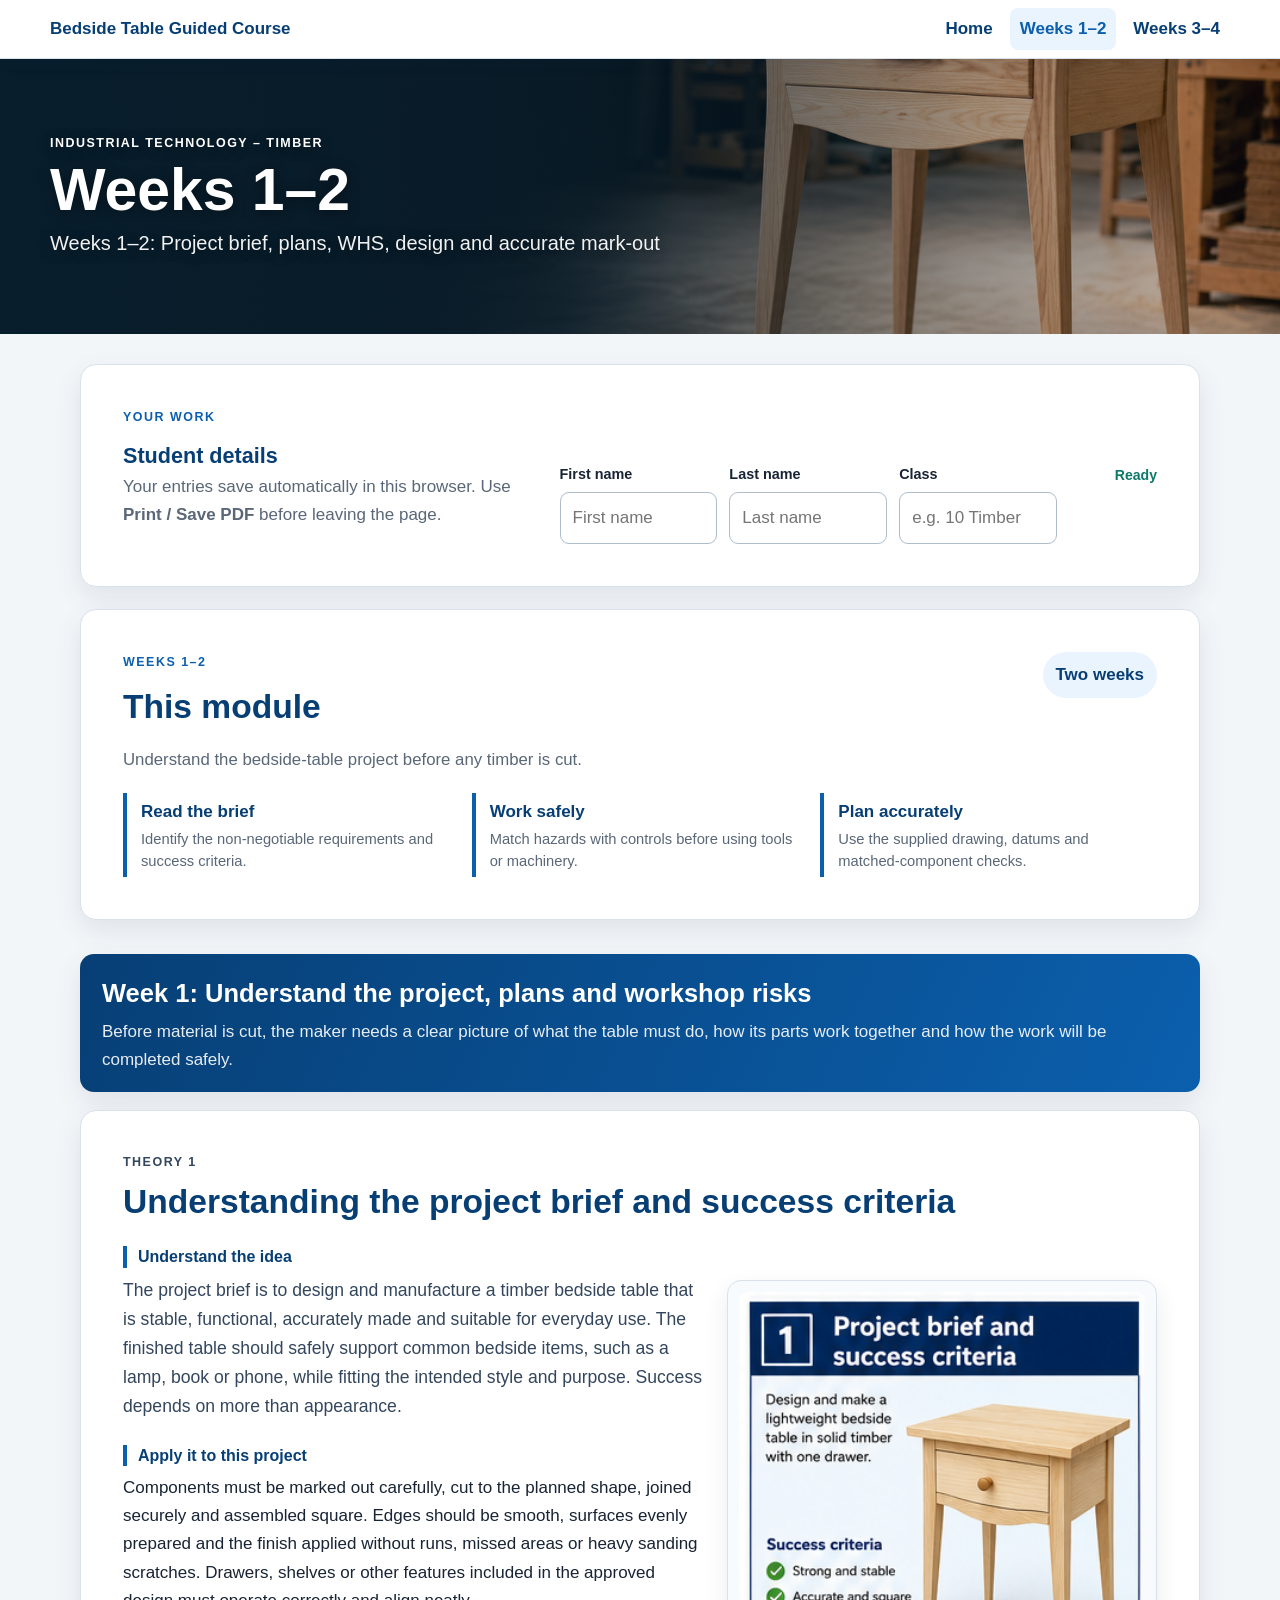
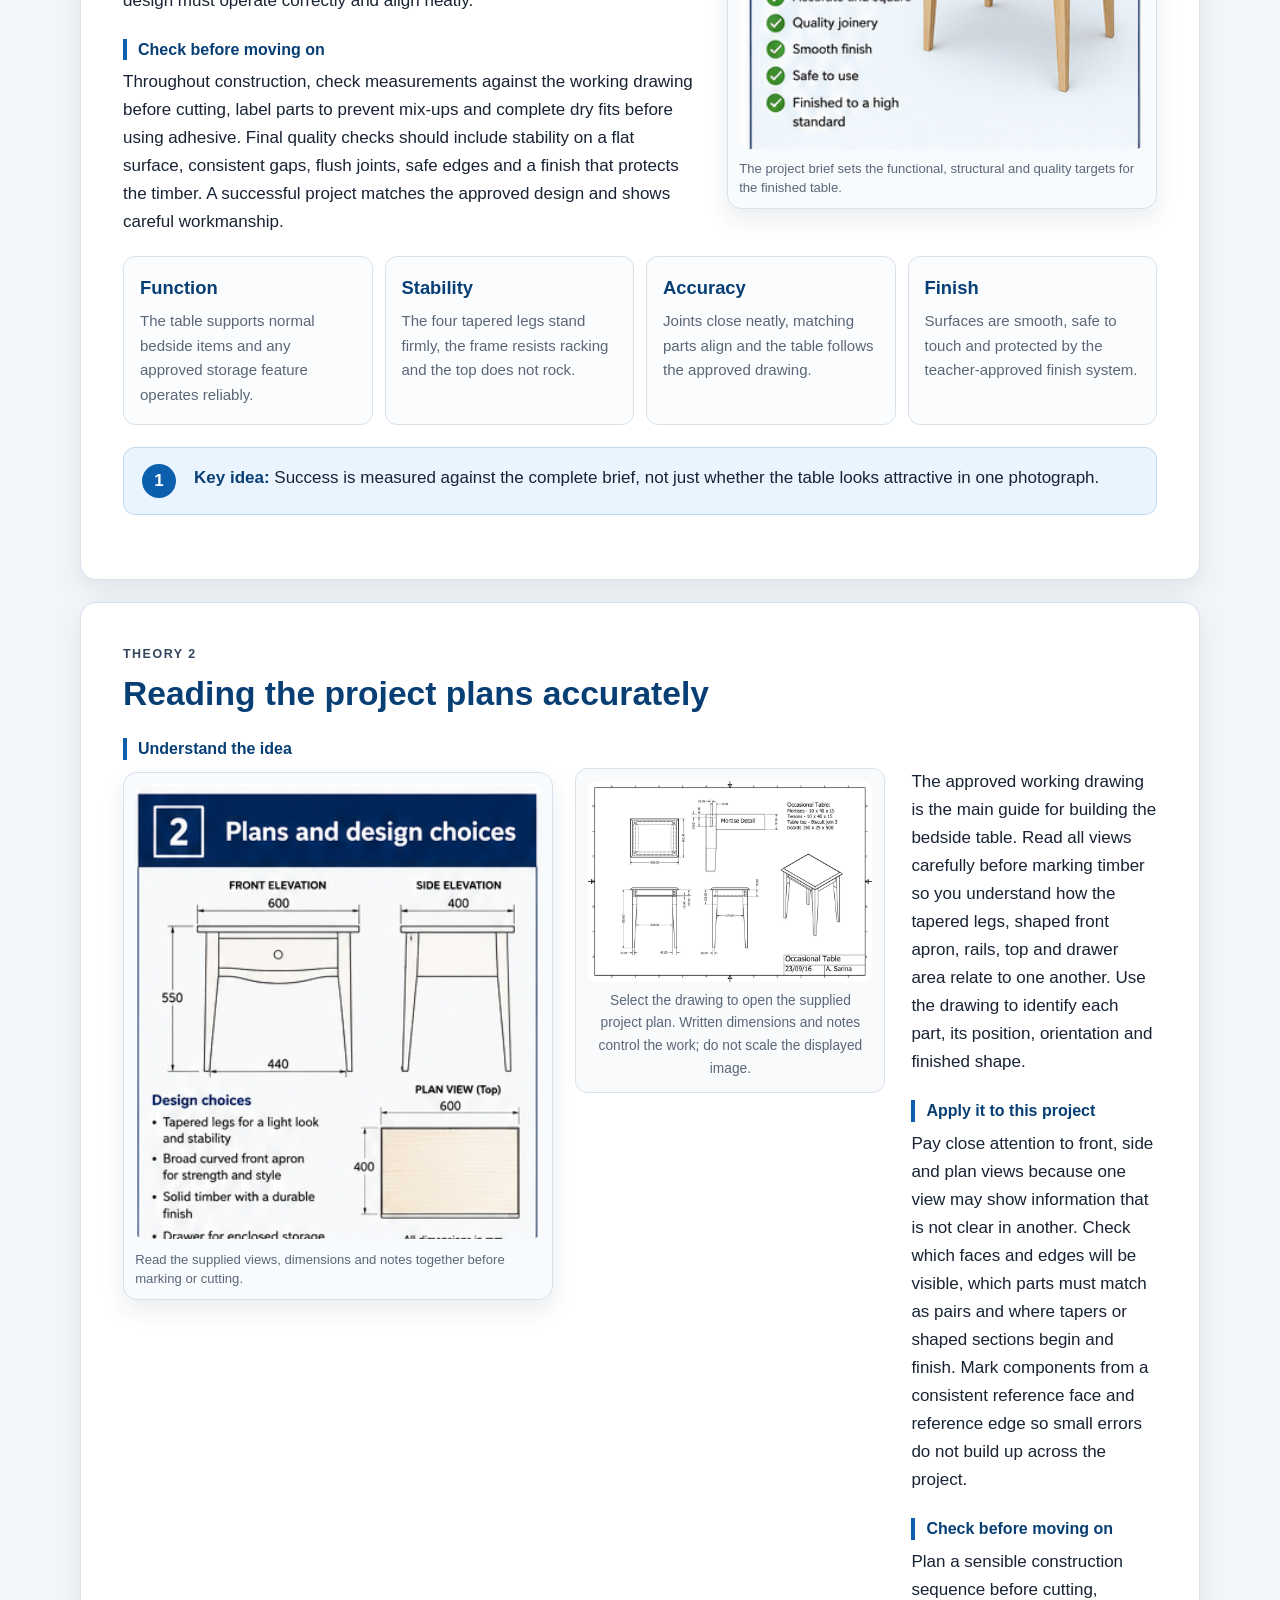
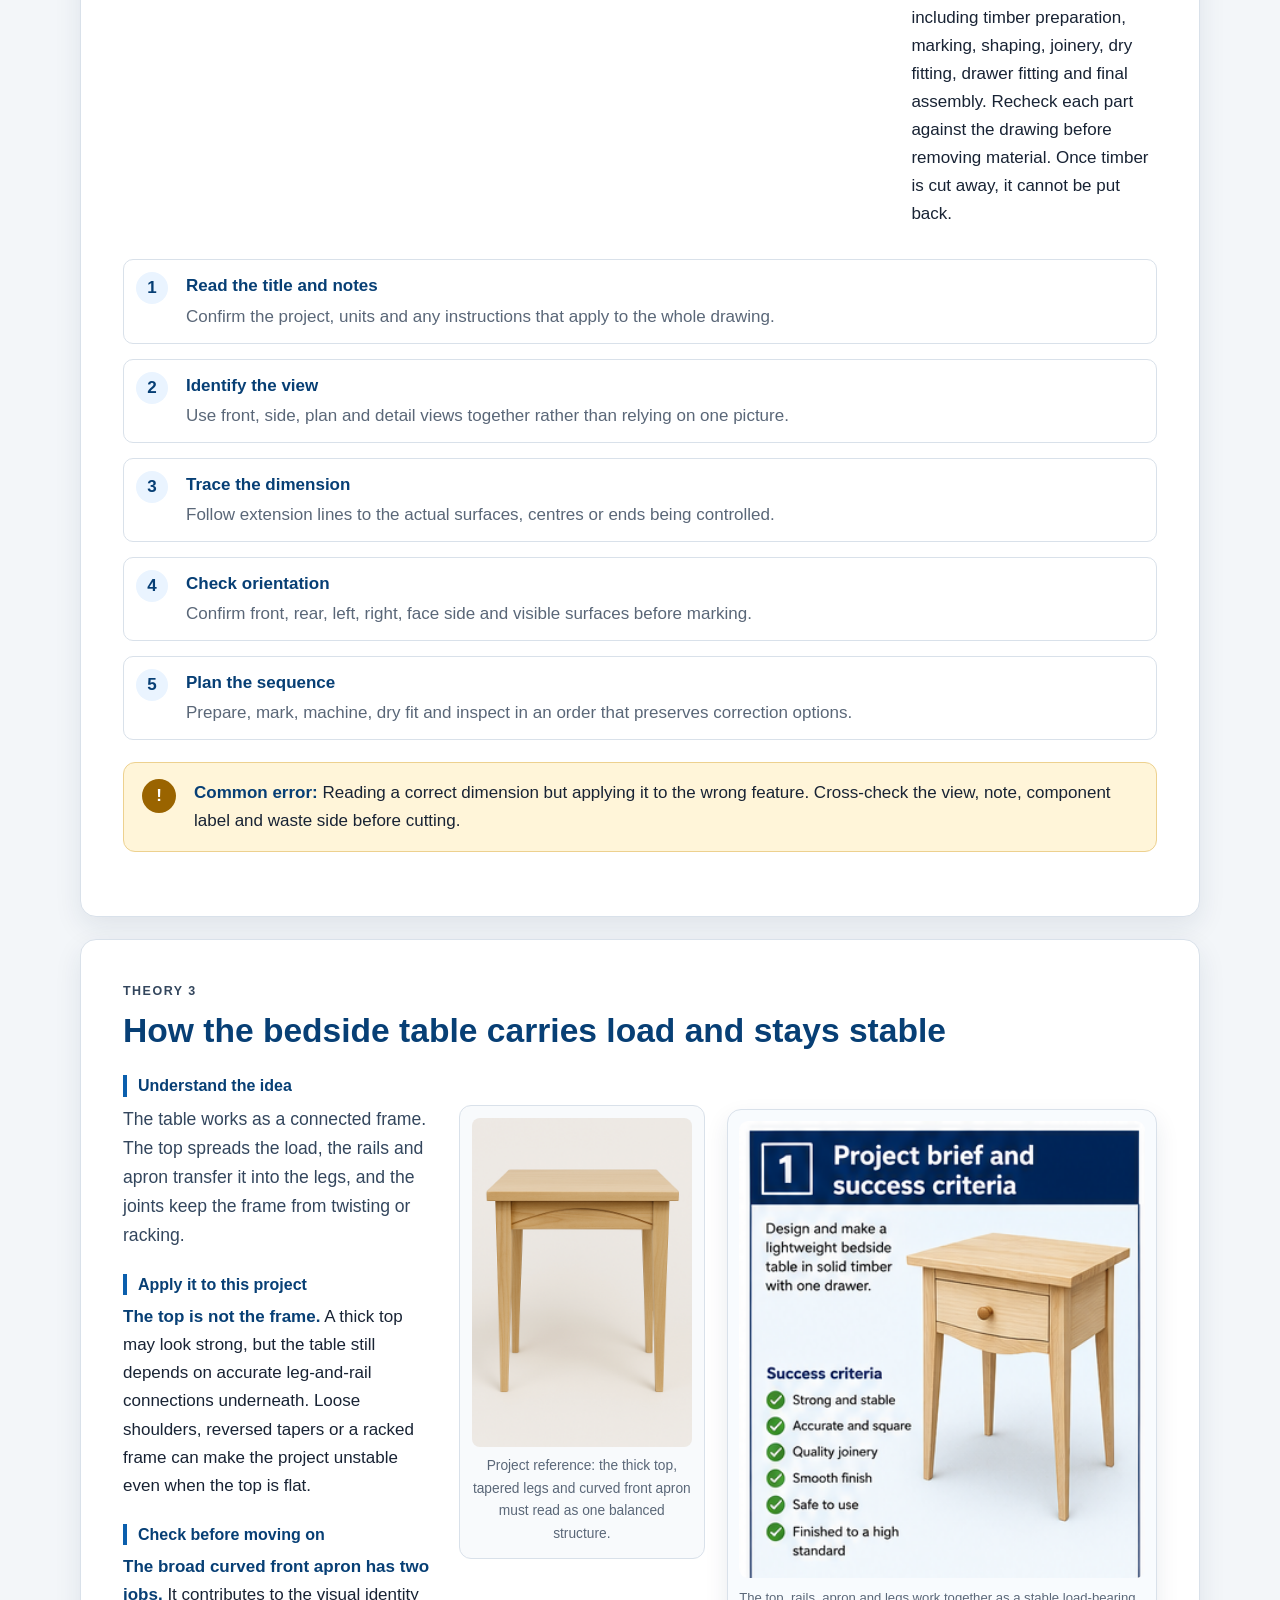
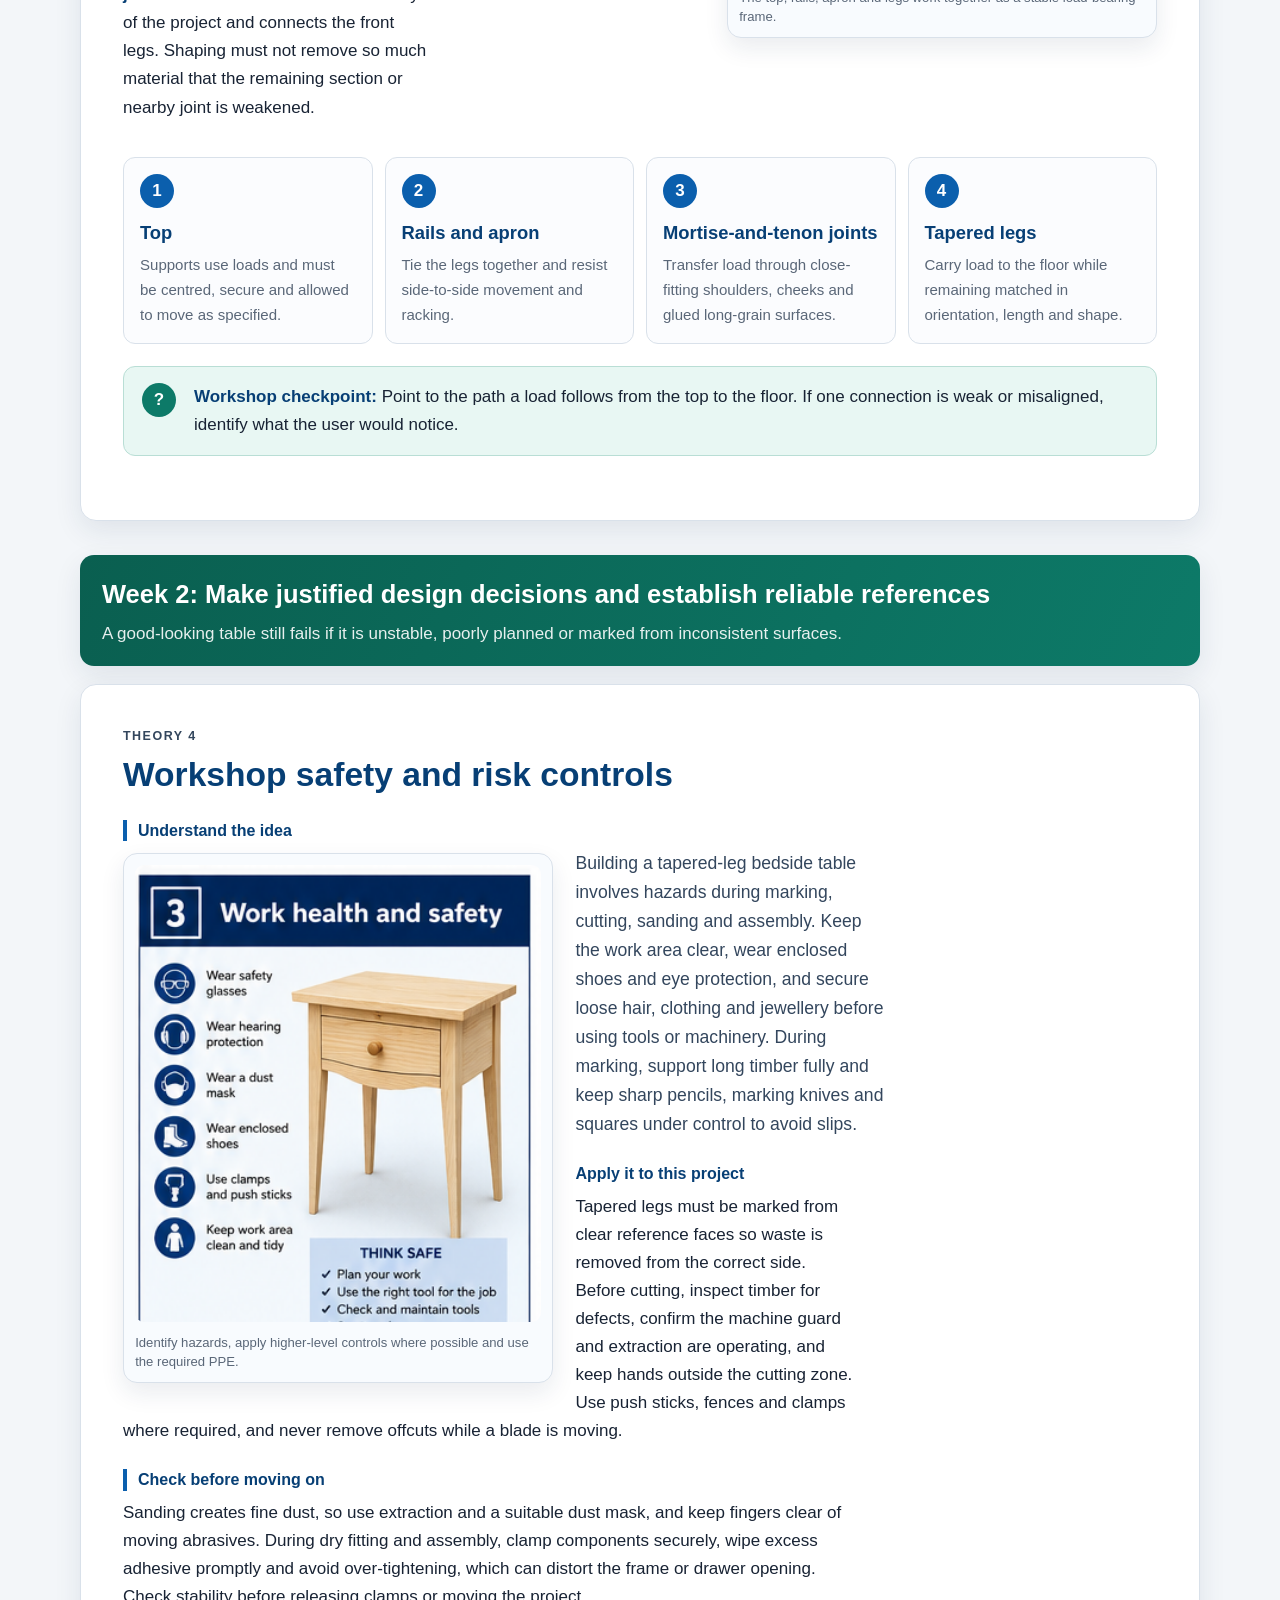
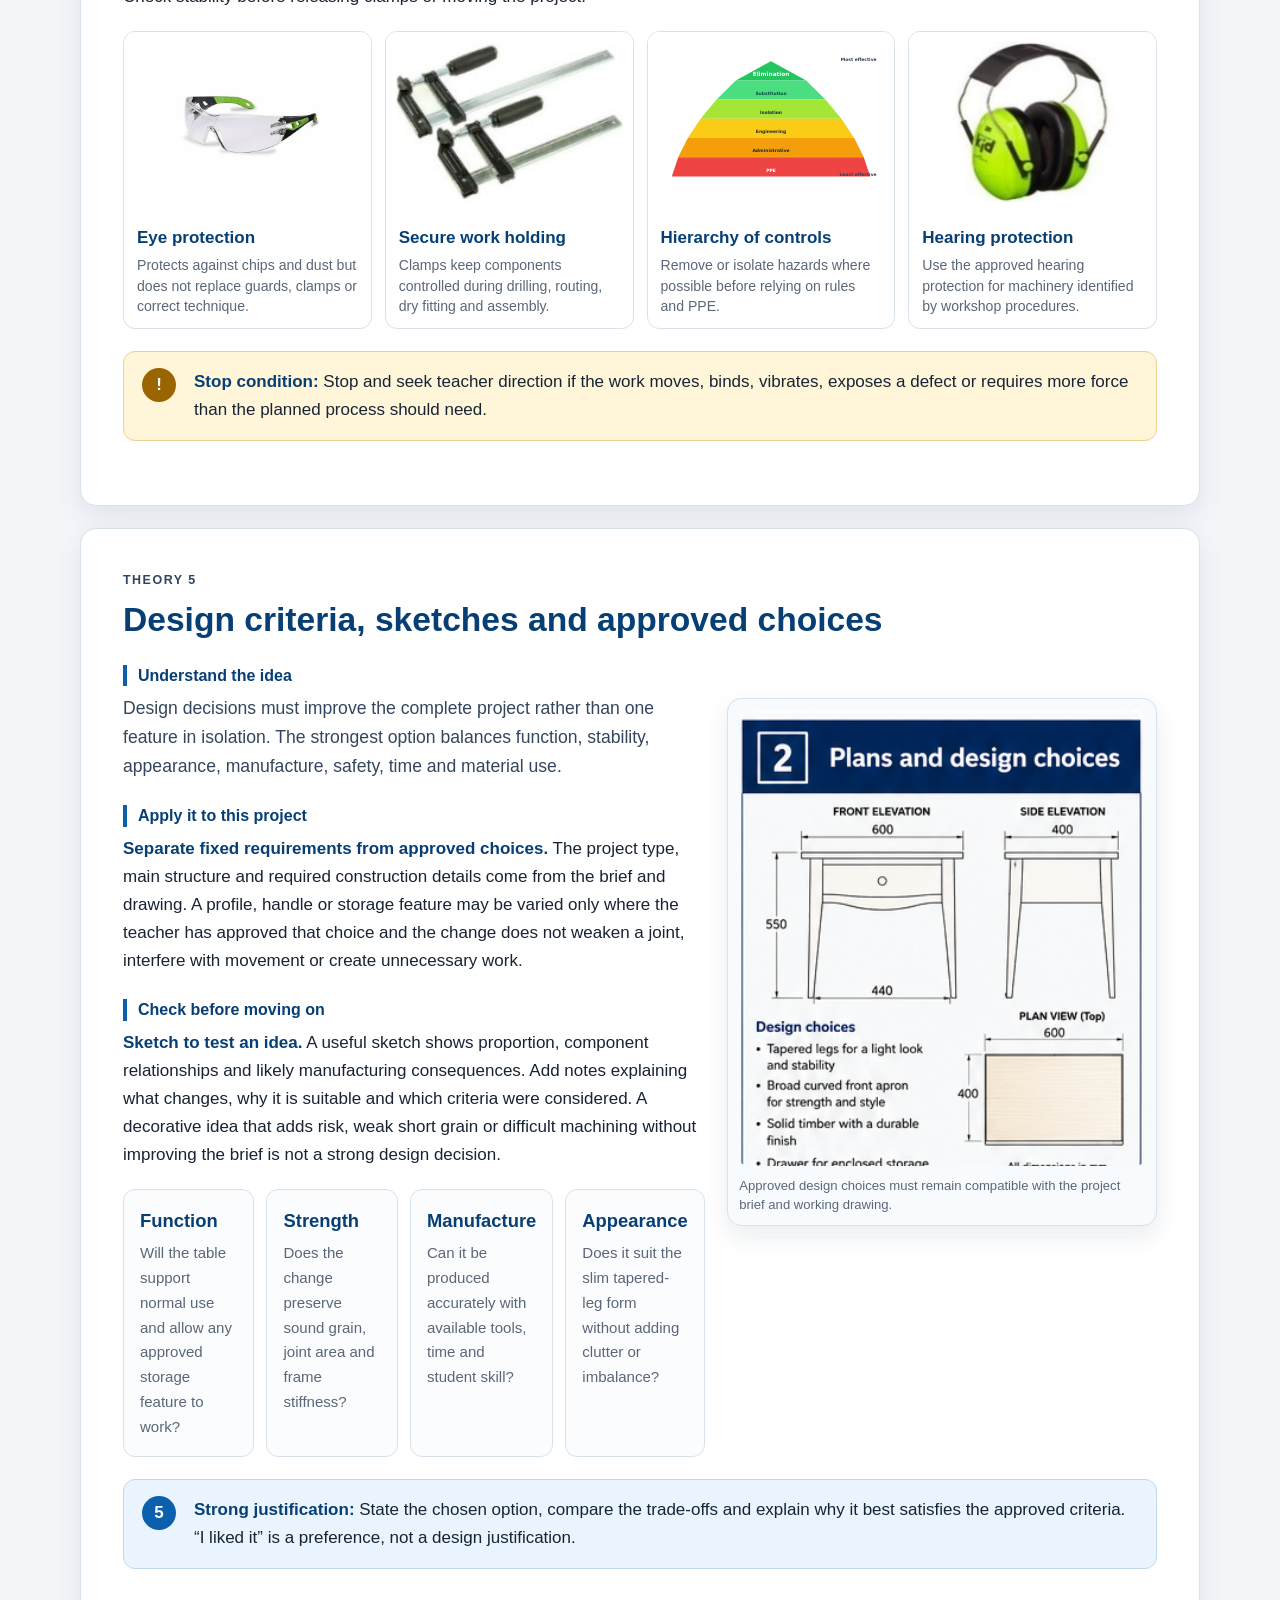
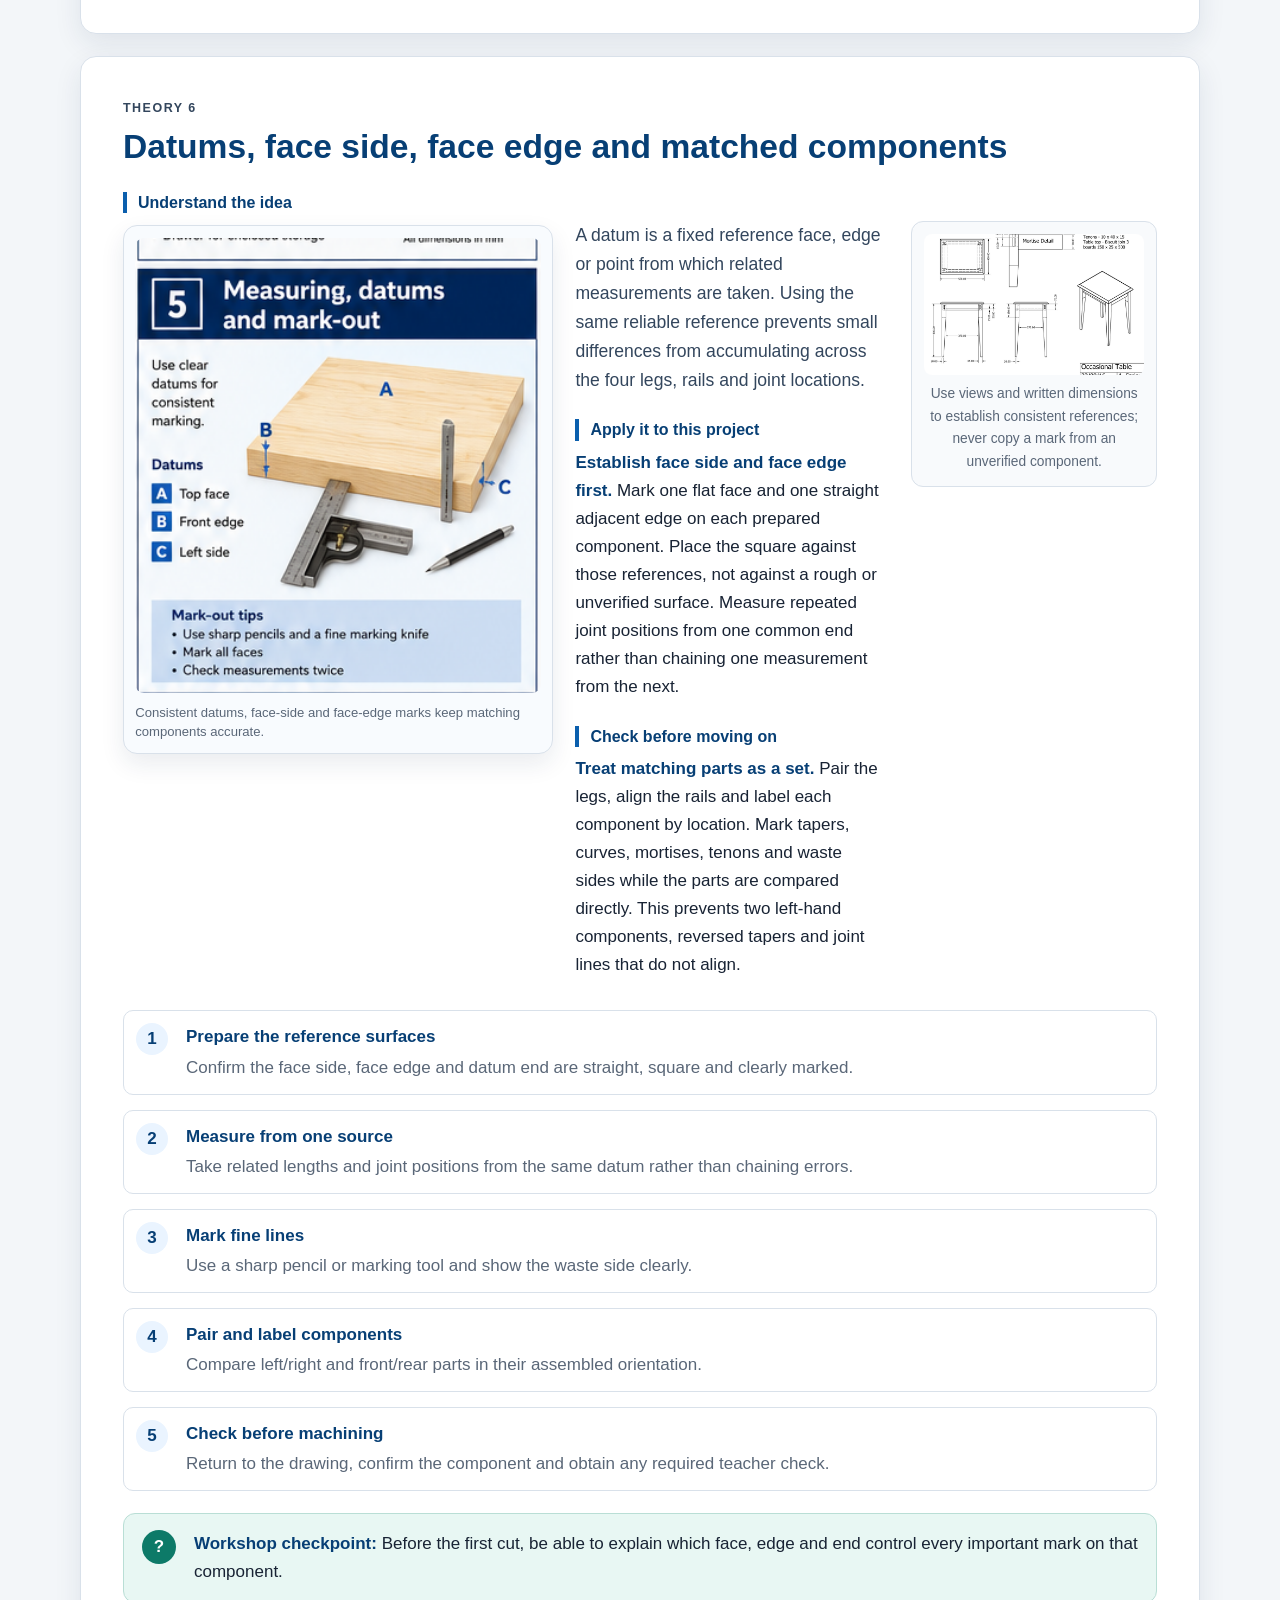
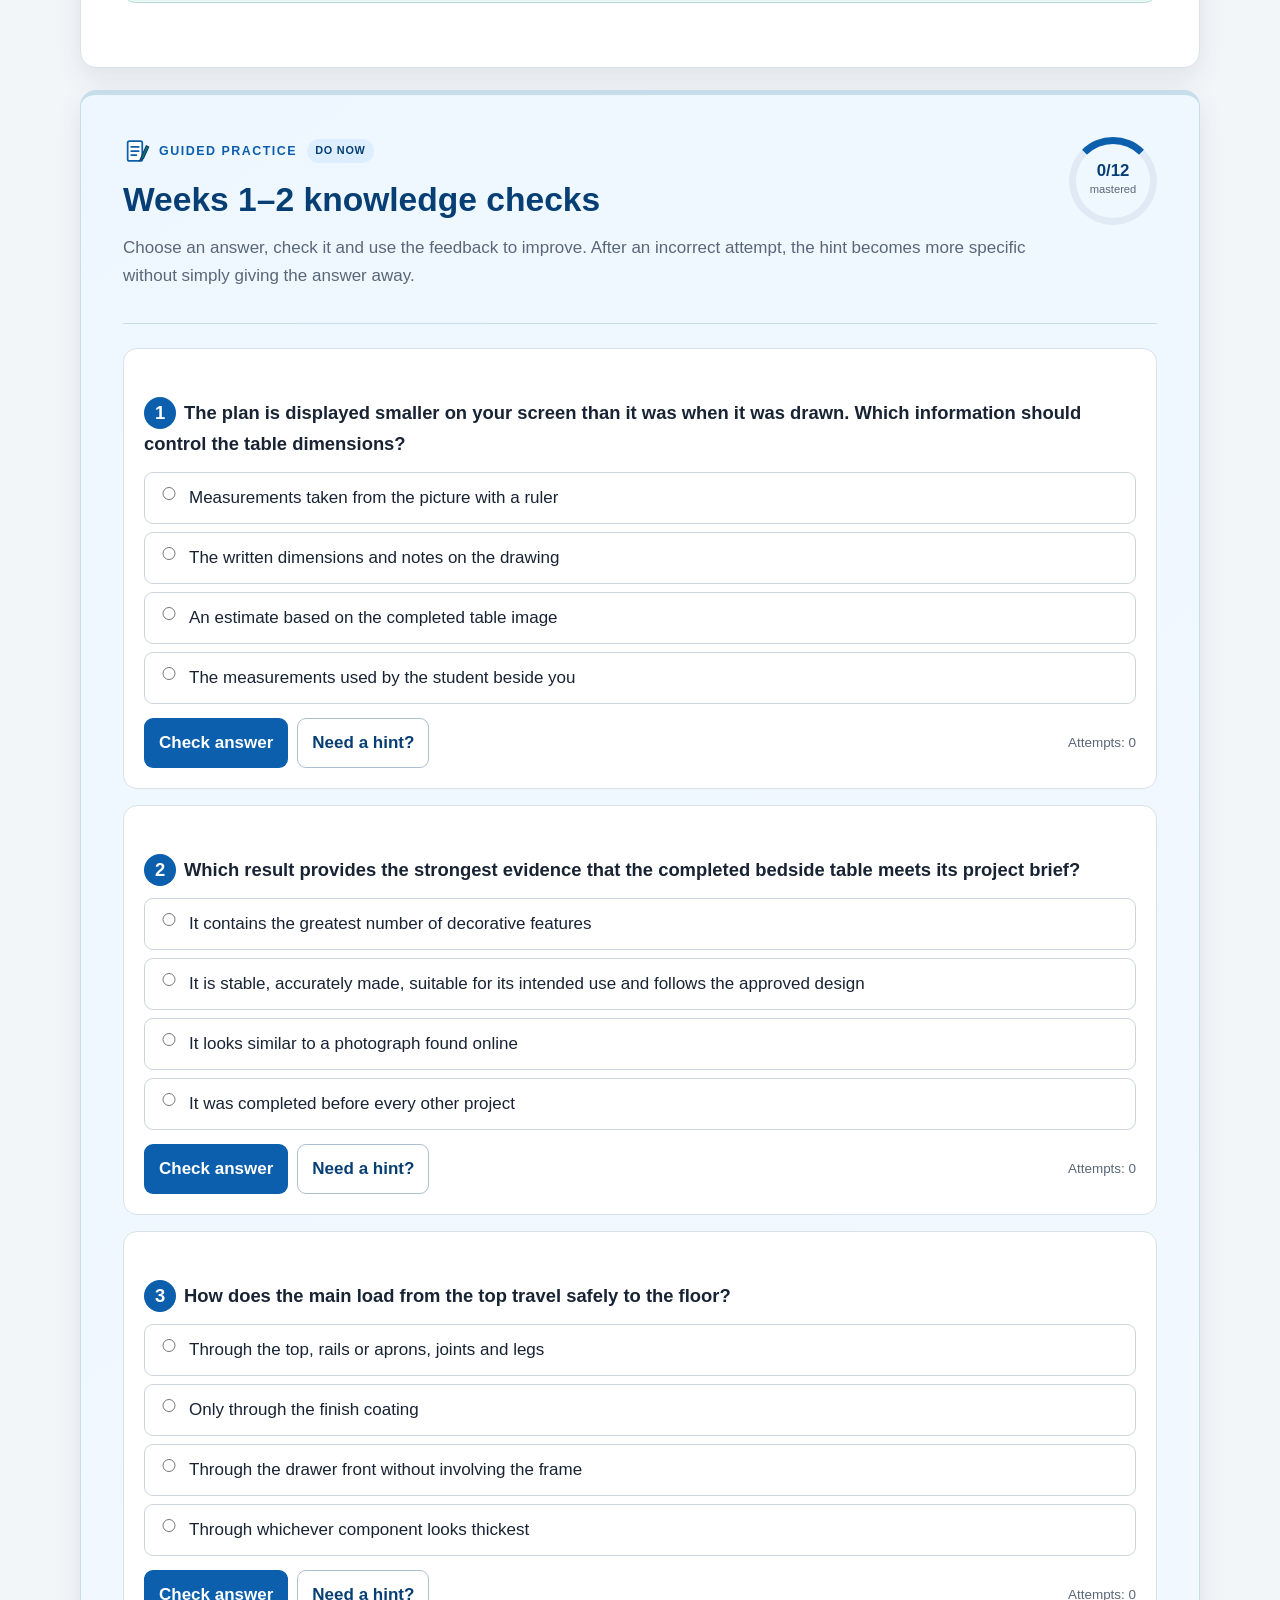
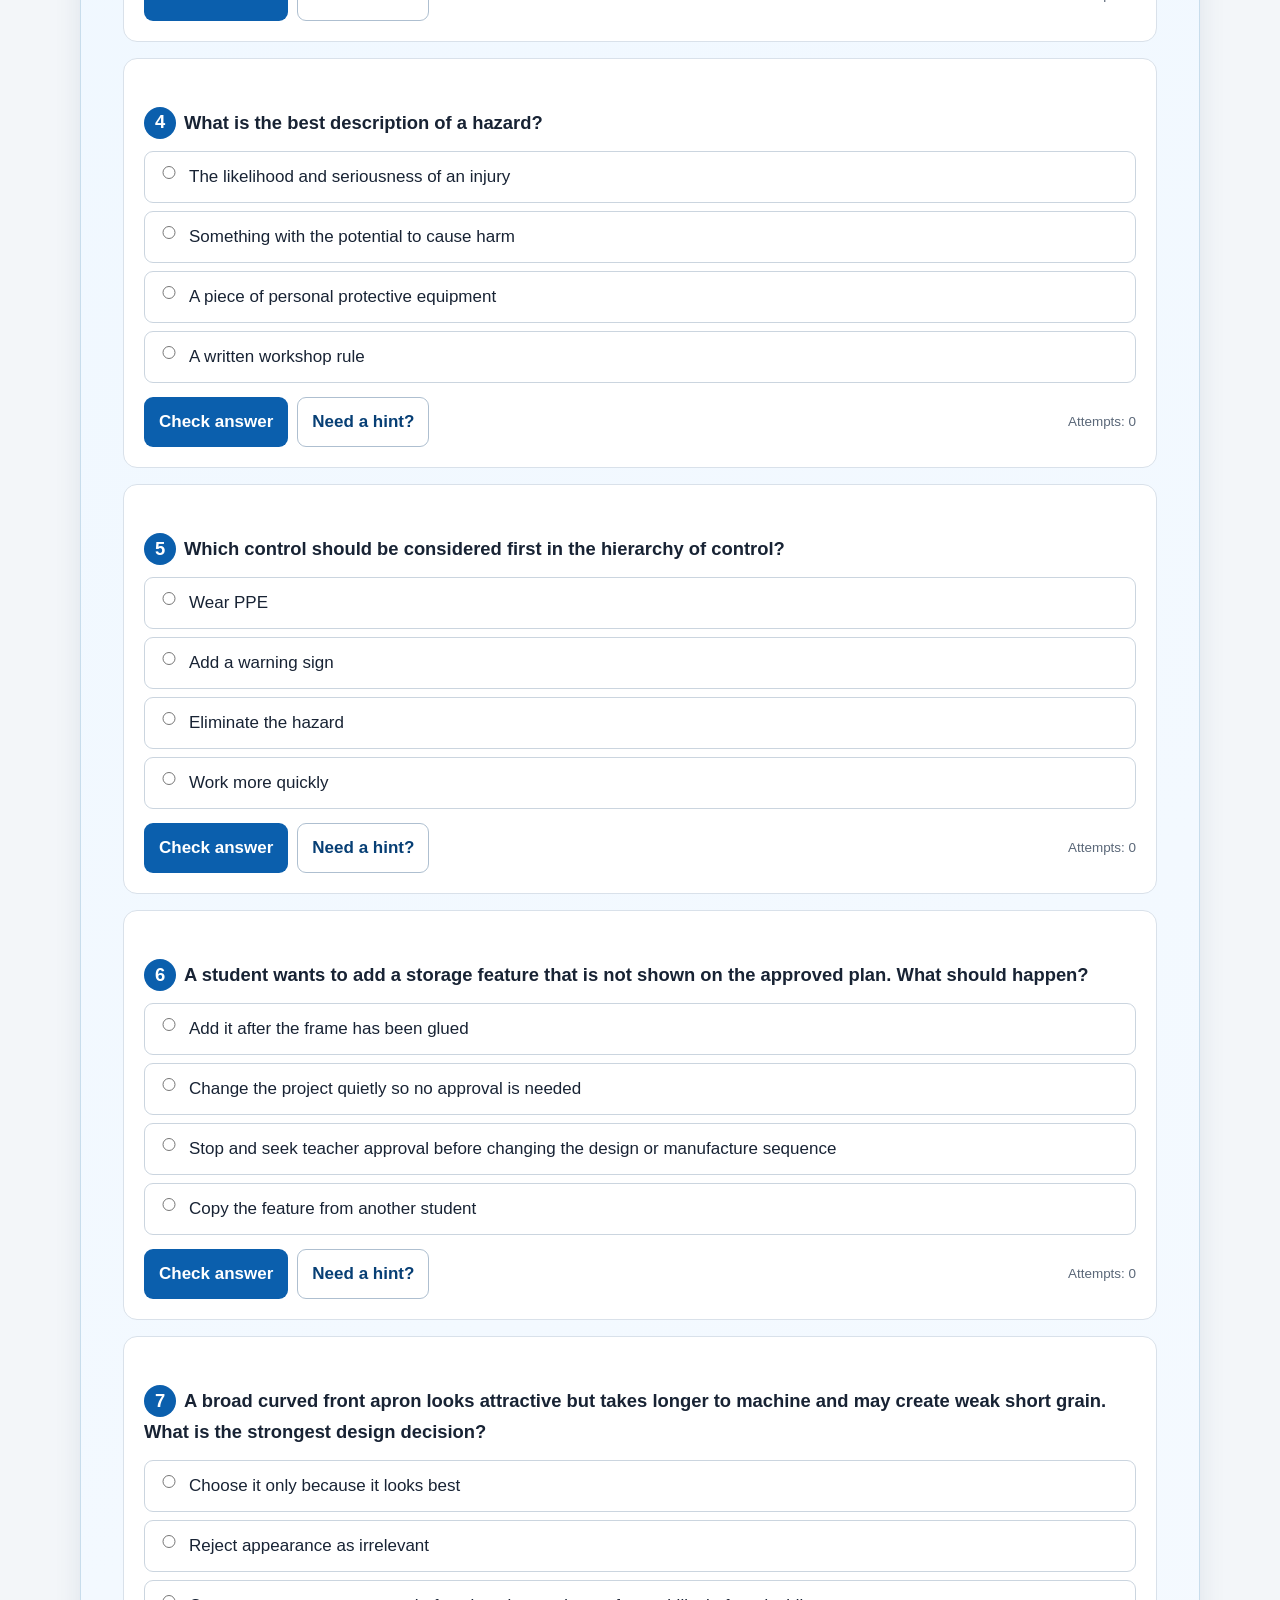
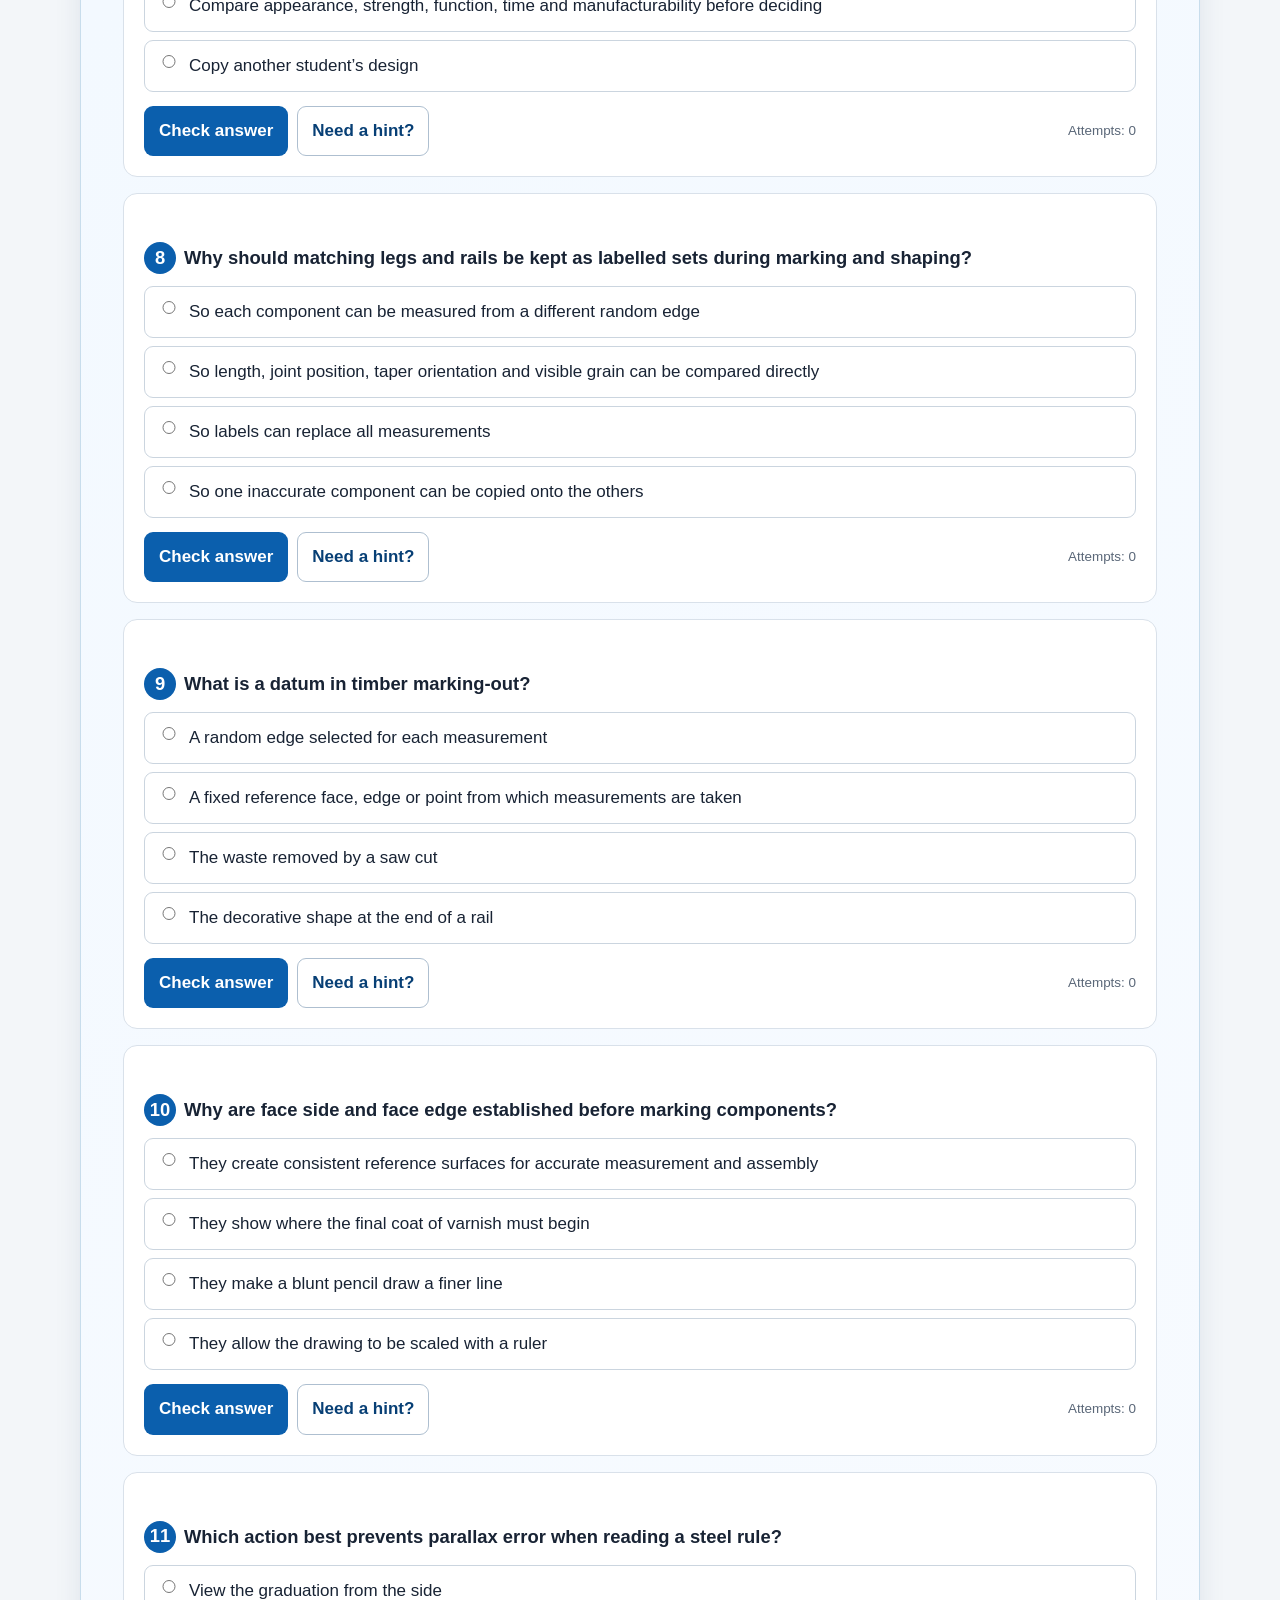
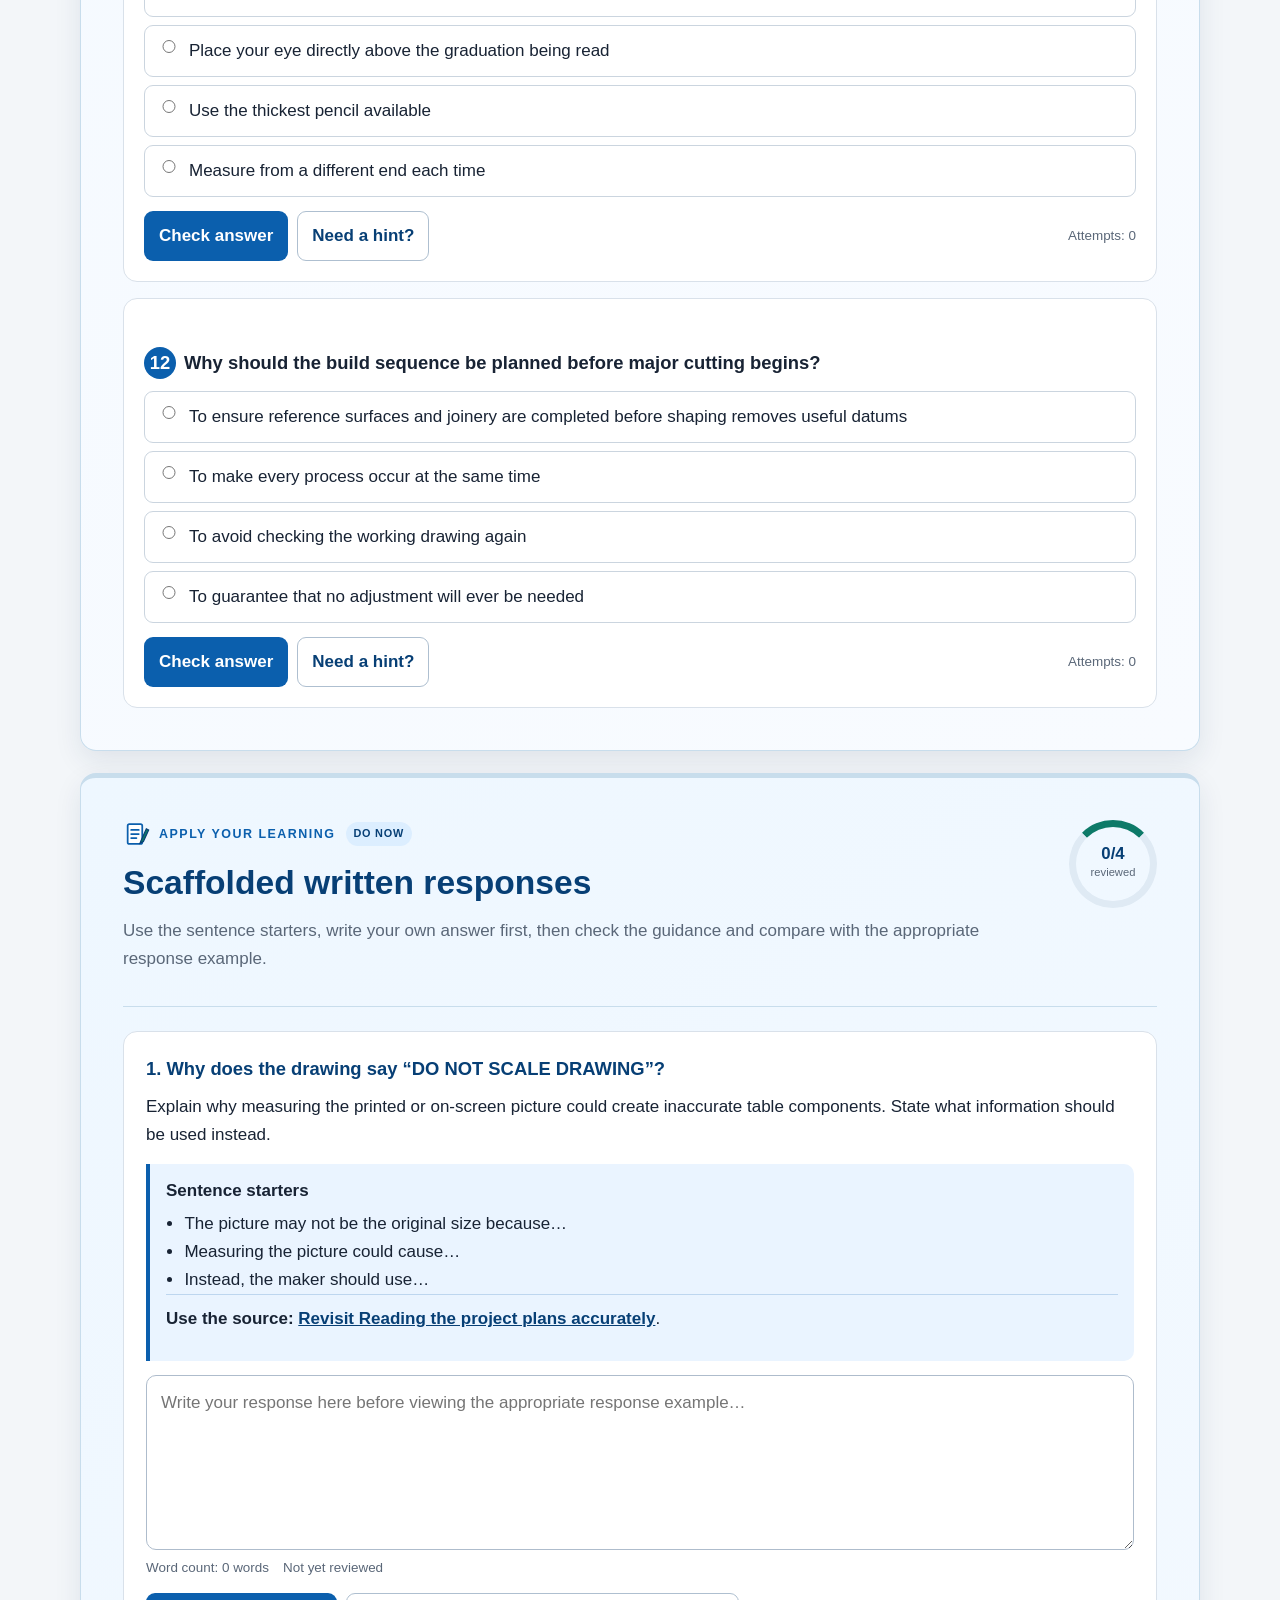
==== weeks1-2/index.html @ ce617874 "Add theory-first hints and appropriate response examples" ====
<!doctype html>
<html lang="en-AU">
<head>
<meta charset="utf-8"/>
<meta content="width=device-width, initial-scale=1" name="viewport"/>
<meta content="Weeks 1–2 guided learning for the Year 10 timber bedside-table project: Understand the bedside-table project before any timber is cut." name="description"/>
<title>Bedside Table – Weeks 1–2 Guided Lesson</title>
<link href="../styles/course.css" rel="stylesheet"/>
</head>
<body>
<a class="skip-link" href="#main-content">Skip to lesson</a>
<div class="course-bar screen-only">
<div class="course-bar-inner">
<a class="course-brand" href="../index.html">Bedside Table Guided Course</a>
<nav aria-label="Course navigation" class="course-links"><a href="../index.html">Home</a><a aria-current="page" class="active" href="index.html">Weeks 1–2</a><a href="../weeks3-4/index.html">Weeks 3–4</a></nav>
</div>
</div>
<header class="hero lesson-hero">
<div class="hero-inner">
<div class="hero-copy">
<p class="eyebrow">Industrial Technology – Timber</p>
<h1>Weeks 1–2</h1>
<p class="hero-subtitle">Weeks 1–2: Project brief, plans, WHS, design and accurate mark-out</p>
</div>
<img alt="Completed timber bedside table" class="hero-chair" src="../assets/bedside-table.png"/>
</div>
</header>
<main id="main-content">
<section aria-labelledby="student-details-title" class="student-strip card">
<div>
<p class="section-kicker">Your work</p>
<h2 id="student-details-title">Student details</h2>
<p class="muted">Your entries save automatically in this browser. Use <strong>Print / Save PDF</strong> before leaving the page.</p>
</div>
<div class="student-fields">
<label><span>First name</span><input autocomplete="given-name" id="student-first-name" placeholder="First name" type="text"/></label>
<label><span>Last name</span><input autocomplete="family-name" id="student-last-name" placeholder="Last name" type="text"/></label>
<label><span>Class</span><input id="student-class" placeholder="e.g. 10 Timber" type="text"/></label>
</div>
<div aria-live="polite" class="save-status" id="save-status" role="status">Ready</div>
</section>
<section aria-labelledby="lesson-overview-title" class="lesson-overview card">
<div class="overview-heading">
<div><p class="section-kicker">Weeks 1–2</p><h2 id="lesson-overview-title">This module</h2></div>
<div class="time-badge">Two weeks</div>
</div>
<p class="module-summary">Understand the bedside-table project before any timber is cut.</p>
<div class="module-focus"><div><strong>Read the brief</strong><span>Identify the non-negotiable requirements and success criteria.</span></div><div><strong>Work safely</strong><span>Match hazards with controls before using tools or machinery.</span></div><div><strong>Plan accurately</strong><span>Use the supplied drawing, datums and matched-component checks.</span></div></div>
</section>
<nav aria-label="Weeks 1–2 lesson sections" class="lesson-nav card screen-only"><a href="#week1">Week 1</a><a href="#brief">The brief</a><a href="#plans">Working drawings</a><a href="#structure">Structure and WHS</a><a href="#week2">Week 2</a><a href="#whs">Design decisions</a><a href="#design">Datums</a><a href="#datums">Matched parts</a><a href="#knowledge-checks">Guided checks</a><a href="#written-application">Written responses</a></nav>
<div class="part-banner" id="week1">
<h2>Week 1: Understand the project, plans and workshop risks</h2>
<p>Before material is cut, the maker needs a clear picture of what the table must do, how its parts work together and how the work will be completed safely.</p>
</div><section class="card textbook-section" id="brief"><p class="section-kicker">Theory 1</p><h2>Understanding the project brief and success criteria</h2><figure class="lesson-visual"><img src="../assets/folio/cards/01-project-brief.png" alt="Bedside Table visual: Understanding the project brief and success criteria" loading="lazy" decoding="async"><figcaption>The project brief sets the functional, structural and quality targets for the finished table.</figcaption></figure><p class="lead">The project brief is to design and manufacture a timber bedside table that is stable, functional, accurately made and suitable for everyday use.  The finished table should safely support common bedside items, such as a lamp, book or phone, while fitting the intended style and purpose.  Success depends on more than appearance.</p>
<p>Components must be marked out carefully, cut to the planned shape, joined securely and assembled square.  Edges should be smooth, surfaces evenly prepared and the finish applied without runs, missed areas or heavy sanding scratches.  Drawers, shelves or other features included in the approved design must operate correctly and align neatly.</p>
<p>Throughout construction, check measurements against the working drawing before cutting, label parts to prevent mix-ups and complete dry fits before using adhesive.  Final quality checks should include stability on a flat surface, consistent gaps, flush joints, safe edges and a finish that protects the timber.  A successful project matches the approved design and shows careful workmanship.</p><div class="criteria-grid"><article><h3>Function</h3><p>The table supports normal bedside items and any approved storage feature operates reliably.</p></article><article><h3>Stability</h3><p>The four tapered legs stand firmly, the frame resists racking and the top does not rock.</p></article><article><h3>Accuracy</h3><p>Joints close neatly, matching parts align and the table follows the approved drawing.</p></article><article><h3>Finish</h3><p>Surfaces are smooth, safe to touch and protected by the teacher-approved finish system.</p></article></div><div class="callout key-idea"><div class="callout-icon">1</div><div><strong>Key idea:</strong> Success is measured against the complete brief, not just whether the table looks attractive in one photograph.</div></div></section><section class="card textbook-section" id="plans"><p class="section-kicker">Theory 2</p><h2>Reading the project plans accurately</h2><figure class="lesson-visual lesson-visual--left"><img src="../assets/folio/cards/02-plans.png" alt="Bedside Table visual: Reading the project plans accurately" loading="lazy" decoding="async"><figcaption>Read the supplied views, dimensions and notes together before marking or cutting.</figcaption></figure><div class="plan-layout"><figure class="plan-figure"><a href="../Bedside-Table-Project-Plans.pdf" rel="noopener" target="_blank"><img alt="Supplied bedside-table project drawing showing plan, elevations, mortise detail and an isometric view" decoding="async" loading="lazy" src="../assets/bedside-plan-overview.jpg"/></a><figcaption>Select the drawing to open the supplied project plan. Written dimensions and notes control the work; do not scale the displayed image.</figcaption></figure><div><p>The approved working drawing is the main guide for building the bedside table.  Read all views carefully before marking timber so you understand how the tapered legs, shaped front apron, rails, top and drawer area relate to one another.  Use the drawing to identify each part, its position, orientation and finished shape.</p>
<p>Pay close attention to front, side and plan views because one view may show information that is not clear in another.  Check which faces and edges will be visible, which parts must match as pairs and where tapers or shaped sections begin and finish.  Mark components from a consistent reference face and reference edge so small errors do not build up across the project.</p>
<p>Plan a sensible construction sequence before cutting, including timber preparation, marking, shaping, joinery, dry fitting, drawer fitting and final assembly.  Recheck each part against the drawing before removing material.  Once timber is cut away, it cannot be put back.</p></div></div><ol class="process-steps"><li><span>1</span><div><strong>Read the title and notes</strong><p>Confirm the project, units and any instructions that apply to the whole drawing.</p></div></li><li><span>2</span><div><strong>Identify the view</strong><p>Use front, side, plan and detail views together rather than relying on one picture.</p></div></li><li><span>3</span><div><strong>Trace the dimension</strong><p>Follow extension lines to the actual surfaces, centres or ends being controlled.</p></div></li><li><span>4</span><div><strong>Check orientation</strong><p>Confirm front, rear, left, right, face side and visible surfaces before marking.</p></div></li><li><span>5</span><div><strong>Plan the sequence</strong><p>Prepare, mark, machine, dry fit and inspect in an order that preserves correction options.</p></div></li></ol><div class="callout warning"><div class="callout-icon">!</div><div><strong>Common error:</strong> Reading a correct dimension but applying it to the wrong feature. Cross-check the view, note, component label and waste side before cutting.</div></div></section><section class="card textbook-section" id="structure"><p class="section-kicker">Theory 3</p><h2>How the bedside table carries load and stays stable</h2><figure class="lesson-visual"><img src="../assets/folio/cards/01-project-brief.png" alt="Bedside Table visual: How the bedside table carries load and stays stable" loading="lazy" decoding="async"><figcaption>The top, rails, apron and legs work together as a stable load-bearing frame.</figcaption></figure><div class="plan-layout"><div><p class="lead">The table works as a connected frame. The top spreads the load, the rails and apron transfer it into the legs, and the joints keep the frame from twisting or racking.</p><p><strong>The top is not the frame.</strong> A thick top may look strong, but the table still depends on accurate leg-and-rail connections underneath. Loose shoulders, reversed tapers or a racked frame can make the project unstable even when the top is flat.</p><p><strong>The broad curved front apron has two jobs.</strong> It contributes to the visual identity of the project and connects the front legs. Shaping must not remove so much material that the remaining section or nearby joint is weakened.</p></div><figure class="plan-figure"><img alt="Light timber bedside table with a thick top, slim tapered legs and a broad curved front apron" decoding="async" loading="lazy" src="../assets/bedside-table.png"/><figcaption>Project reference: the thick top, tapered legs and curved front apron must read as one balanced structure.</figcaption></figure></div><div class="mechanism-grid"><article><div class="number">1</div><h3>Top</h3><p>Supports use loads and must be centred, secure and allowed to move as specified.</p></article><article><div class="number">2</div><h3>Rails and apron</h3><p>Tie the legs together and resist side-to-side movement and racking.</p></article><article><div class="number">3</div><h3>Mortise-and-tenon joints</h3><p>Transfer load through close-fitting shoulders, cheeks and glued long-grain surfaces.</p></article><article><div class="number">4</div><h3>Tapered legs</h3><p>Carry load to the floor while remaining matched in orientation, length and shape.</p></article></div><div class="callout coach"><div class="callout-icon">?</div><div><strong>Workshop checkpoint:</strong> Point to the path a load follows from the top to the floor. If one connection is weak or misaligned, identify what the user would notice.</div></div></section>



<div class="part-banner week-two" id="week2">
<h2>Week 2: Make justified design decisions and establish reliable references</h2>
<p>A good-looking table still fails if it is unstable, poorly planned or marked from inconsistent surfaces.</p>
</div><section class="card textbook-section" id="whs"><p class="section-kicker">Theory 4</p><h2>Workshop safety and risk controls</h2><figure class="lesson-visual lesson-visual--left"><img src="../assets/folio/cards/03-whs.png" alt="Bedside Table visual: Workshop safety and risk controls" loading="lazy" decoding="async"><figcaption>Identify hazards, apply higher-level controls where possible and use the required PPE.</figcaption></figure><p class="lead">Building a tapered-leg bedside table involves hazards during marking, cutting, sanding and assembly.  Keep the work area clear, wear enclosed shoes and eye protection, and secure loose hair, clothing and jewellery before using tools or machinery.  During marking, support long timber fully and keep sharp pencils, marking knives and squares under control to avoid slips.</p>
<p>Tapered legs must be marked from clear reference faces so waste is removed from the correct side.  Before cutting, inspect timber for defects, confirm the machine guard and extraction are operating, and keep hands outside the cutting zone.  Use push sticks, fences and clamps where required, and never remove offcuts while a blade is moving.</p>
<p>Sanding creates fine dust, so use extraction and a suitable dust mask, and keep fingers clear of moving abrasives.  During dry fitting and assembly, clamp components securely, wipe excess adhesive promptly and avoid over-tightening, which can distort the frame or drawer opening.  Check stability before releasing clamps or moving the project.</p><div class="image-grid"><article class="tool-card"><img alt="Eye protection" decoding="async" loading="lazy" src="../assets/safety-glasses.jpg"/><div><strong>Eye protection</strong><p>Protects against chips and dust but does not replace guards, clamps or correct technique.</p></div></article><article class="tool-card"><img alt="Secure work holding" decoding="async" loading="lazy" src="../assets/f-clamps.jpeg"/><div><strong>Secure work holding</strong><p>Clamps keep components controlled during drilling, routing, dry fitting and assembly.</p></div></article><article class="tool-card"><img alt="Hierarchy of controls" decoding="async" loading="lazy" src="../assets/hierarchy-of-controls.svg"/><div><strong>Hierarchy of controls</strong><p>Remove or isolate hazards where possible before relying on rules and PPE.</p></div></article><article class="tool-card"><img alt="Hearing protection" decoding="async" loading="lazy" src="../assets/ear-muffs.jpeg"/><div><strong>Hearing protection</strong><p>Use the approved hearing protection for machinery identified by workshop procedures.</p></div></article></div><div class="callout warning"><div class="callout-icon">!</div><div><strong>Stop condition:</strong> Stop and seek teacher direction if the work moves, binds, vibrates, exposes a defect or requires more force than the planned process should need.</div></div></section><section class="card textbook-section" id="design"><p class="section-kicker">Theory 5</p><h2>Design criteria, sketches and approved choices</h2><figure class="lesson-visual"><img src="../assets/folio/cards/02-plans.png" alt="Bedside Table visual: Design criteria, sketches and approved choices" loading="lazy" decoding="async"><figcaption>Approved design choices must remain compatible with the project brief and working drawing.</figcaption></figure><p class="lead">Design decisions must improve the complete project rather than one feature in isolation. The strongest option balances function, stability, appearance, manufacture, safety, time and material use.</p><p><strong>Separate fixed requirements from approved choices.</strong> The project type, main structure and required construction details come from the brief and drawing. A profile, handle or storage feature may be varied only where the teacher has approved that choice and the change does not weaken a joint, interfere with movement or create unnecessary work.</p><p><strong>Sketch to test an idea.</strong> A useful sketch shows proportion, component relationships and likely manufacturing consequences. Add notes explaining what changes, why it is suitable and which criteria were considered. A decorative idea that adds risk, weak short grain or difficult machining without improving the brief is not a strong design decision.</p><div class="criteria-grid"><article><h3>Function</h3><p>Will the table support normal use and allow any approved storage feature to work?</p></article><article><h3>Strength</h3><p>Does the change preserve sound grain, joint area and frame stiffness?</p></article><article><h3>Manufacture</h3><p>Can it be produced accurately with available tools, time and student skill?</p></article><article><h3>Appearance</h3><p>Does it suit the slim tapered-leg form without adding clutter or imbalance?</p></article></div><div class="callout key-idea"><div class="callout-icon">5</div><div><strong>Strong justification:</strong> State the chosen option, compare the trade-offs and explain why it best satisfies the approved criteria. “I liked it” is a preference, not a design justification.</div></div></section><section class="card textbook-section" id="datums"><p class="section-kicker">Theory 6</p><h2>Datums, face side, face edge and matched components</h2><figure class="lesson-visual lesson-visual--left"><img src="../assets/folio/cards/05-markout.png" alt="Bedside Table visual: Datums, face side, face edge and matched components" loading="lazy" decoding="async"><figcaption>Consistent datums, face-side and face-edge marks keep matching components accurate.</figcaption></figure><div class="plan-layout"><div><p class="lead">A datum is a fixed reference face, edge or point from which related measurements are taken. Using the same reliable reference prevents small differences from accumulating across the four legs, rails and joint locations.</p><p><strong>Establish face side and face edge first.</strong> Mark one flat face and one straight adjacent edge on each prepared component. Place the square against those references, not against a rough or unverified surface. Measure repeated joint positions from one common end rather than chaining one measurement from the next.</p><p><strong>Treat matching parts as a set.</strong> Pair the legs, align the rails and label each component by location. Mark tapers, curves, mortises, tenons and waste sides while the parts are compared directly. This prevents two left-hand components, reversed tapers and joint lines that do not align.</p></div><figure class="plan-figure"><img alt="Working drawing and marking reference example" decoding="async" loading="lazy" src="../assets/bedside-plan-views.jpg"/><figcaption>Use views and written dimensions to establish consistent references; never copy a mark from an unverified component.</figcaption></figure></div><ol class="process-steps"><li><span>1</span><div><strong>Prepare the reference surfaces</strong><p>Confirm the face side, face edge and datum end are straight, square and clearly marked.</p></div></li><li><span>2</span><div><strong>Measure from one source</strong><p>Take related lengths and joint positions from the same datum rather than chaining errors.</p></div></li><li><span>3</span><div><strong>Mark fine lines</strong><p>Use a sharp pencil or marking tool and show the waste side clearly.</p></div></li><li><span>4</span><div><strong>Pair and label components</strong><p>Compare left/right and front/rear parts in their assembled orientation.</p></div></li><li><span>5</span><div><strong>Check before machining</strong><p>Return to the drawing, confirm the component and obtain any required teacher check.</p></div></li></ol><div class="callout coach"><div class="callout-icon">?</div><div><strong>Workshop checkpoint:</strong> Before the first cut, be able to explain which face, edge and end control every important mark on that component.</div></div></section>



<section class="card activity-section" id="knowledge-checks">
<div class="activity-heading">
<div><p class="section-kicker">Guided practice</p><h2>Weeks 1–2 knowledge checks</h2><p class="muted">Choose an answer, check it and use the feedback to improve. After an incorrect attempt, the hint becomes more specific without simply giving the answer away.</p></div>
<div aria-label="Knowledge check progress" class="progress-ring"><strong id="mc-progress-number">0/12</strong><span>mastered</span></div>
</div>
<div class="question-list" id="mc-questions"></div>
</section>
<section class="card activity-section" id="written-application">
<div class="activity-heading">
<div><p class="section-kicker">Apply your learning</p><h2>Scaffolded written responses</h2><p class="muted">Use the sentence starters, write your own answer first, then check the guidance and compare with the appropriate response example.</p></div>
<div aria-label="Written response progress" class="progress-ring written"><strong id="written-progress-number">0/4</strong><span>reviewed</span></div>
</div>
<div class="written-list" id="written-questions"></div>
</section>
<section aria-labelledby="completion-title" class="card completion-card">
<div><p class="section-kicker">Finish the two-week block</p><h2 id="completion-title">Save your evidence</h2><p>Your answers save in this browser as you work, but browser storage is not the official submission. Save the completed page as a PDF before closing it.</p></div>
<div aria-live="polite" class="completion-summary">
<div><span>Knowledge checks</span><strong id="summary-mc">0/12</strong></div>
<div><span>Written responses reviewed</span><strong id="summary-written">0/4</strong></div>
<div><span>Student details</span><strong id="summary-details">Incomplete</strong></div>
</div>
<div class="button-row screen-only">
<button class="primary-button" id="print-button" type="button">Print / Save PDF</button>
<button class="secondary-button" id="reset-button" type="button">Reset Weeks 1–2</button>
</div>
<p class="small-note">No marks, answers or personal information are sent from this webpage.</p>
<div class="week-switcher screen-only"><a class="next" href="../weeks3-4/index.html">Weeks 3–4 →</a></div>
</section>
</main>
<footer><p>Bedside Table Project – Weeks 1–2 Guided Lesson</p><p>Wagga Wagga High School | Industrial Technology – Timber</p></footer>
<script src="lesson-data.js"></script>
<script src="../scripts/lesson-engine.js"></script>
</body>
</html>
---- styles/course.css ----
:root {
  --brand: #0b5fad;
  --brand-dark: #073f75;
  --brand-light: #eaf4ff;
  --accent: #0d7a68;
  --accent-light: #e8f7f3;
  --amber: #9a6400;
  --amber-light: #fff5d9;
  --danger: #a62e2e;
  --danger-light: #fff0f0;
  --ink: #182334;
  --muted: #5a6778;
  --line: #d9e1ea;
  --surface: #ffffff;
  --background: #f3f6f9;
  --shadow: 0 10px 28px rgba(25, 48, 74, 0.09);
  --radius: 16px;
}

* { box-sizing: border-box; }
html { scroll-behavior: smooth; }
body {
  margin: 0;
  font-family: Arial, Helvetica, sans-serif;
  color: var(--ink);
  background: var(--background);
  line-height: 1.65;
  font-size: 17px;
}
img { max-width: 100%; }
a { color: var(--brand); }
button, input, textarea { font: inherit; }
button { cursor: pointer; }
.visually-hidden { position: absolute !important; width: 1px !important; height: 1px !important; padding: 0 !important; margin: -1px !important; overflow: hidden !important; clip: rect(0,0,0,0) !important; white-space: nowrap !important; border: 0 !important; }

.skip-link {
  position: absolute;
  top: -100px;
  left: 16px;
  z-index: 1000;
  padding: 10px 16px;
  background: #fff;
  color: var(--brand-dark);
  border-radius: 8px;
}
.skip-link:focus { top: 16px; }

.course-bar {
  background: #fff;
  border-bottom: 1px solid var(--line);
  position: sticky;
  top: 0;
  z-index: 30;
  box-shadow: 0 4px 14px rgba(25,48,74,.07);
}
.course-bar-inner {
  width: min(1180px, calc(100% - 36px));
  min-height: 58px;
  margin: 0 auto;
  display: flex;
  justify-content: space-between;
  align-items: center;
  gap: 18px;
}
.course-brand { color: var(--brand-dark); text-decoration: none; font-weight: 900; }
.course-links { display: flex; flex-wrap: wrap; gap: 7px; }
.course-links a {
  color: var(--brand-dark);
  text-decoration: none;
  font-weight: 800;
  padding: 7px 10px;
  border-radius: 8px;
}
.course-links a:hover, .course-links a:focus, .course-links a.active { background: var(--brand-light); color: var(--brand); }

.hero {
  background: linear-gradient(125deg, var(--brand-dark), var(--brand));
  color: #fff;
  overflow: hidden;
}
.landing-hero {
  background-color: var(--brand-dark);
  background-image:
    linear-gradient(90deg, rgba(8, 31, 47, .96) 0%, rgba(8, 31, 47, .88) 42%, rgba(8, 31, 47, .42) 72%, rgba(8, 31, 47, .16) 100%),
    url("../assets/bedside-table-hero-v2.png");
  background-position: center, right center;
  background-size: 100% 100%, auto 100%;
  background-repeat: no-repeat, no-repeat;
}
.landing-hero .hero-inner {
  grid-template-columns: minmax(0, 780px) 1fr;
  min-height: clamp(330px, 34vw, 410px);
}
.landing-hero .hero-copy { text-shadow: 0 2px 14px rgba(0, 0, 0, .4); }
.landing-hero .hero-chair { display: none; }
.hero-inner {
  width: min(1180px, calc(100% - 36px));
  margin: 0 auto;
  min-height: 325px;
  display: grid;
  grid-template-columns: 1fr 280px;
  gap: 30px;
  align-items: center;
  position: relative;
}
.hero-copy { padding: 44px 0; position: relative; z-index: 2; }
.eyebrow, .section-kicker {
  margin: 0 0 6px;
  font-size: .78rem;
  letter-spacing: .12em;
  text-transform: uppercase;
  font-weight: 800;
}
.hero h1 { font-size: clamp(2.25rem, 5vw, 4.2rem); line-height: 1.05; margin: 0 0 10px; }
.hero-subtitle { font-size: clamp(1.1rem, 2vw, 1.4rem); margin: 0 0 20px; max-width: 790px; }
.hero-pills { display: flex; flex-wrap: wrap; gap: 9px; }
.hero-pills span {
  background: rgba(255,255,255,.14);
  border: 1px solid rgba(255,255,255,.32);
  border-radius: 999px;
  padding: 7px 12px;
  font-weight: 700;
  font-size: .9rem;
}
.hero-chair {
  max-height: 290px;
  width: auto;
  justify-self: center;
  filter: drop-shadow(0 18px 20px rgba(0,0,0,.28));
}

.lesson-hero {
  background-image:
    linear-gradient(90deg, rgba(8, 31, 47, .94) 0%, rgba(8, 31, 47, .80) 45%, rgba(8, 31, 47, .34) 76%, rgba(8, 31, 47, .16) 100%),
    url("../assets/bedside-table-hero-v2.png");
  background-position: center;
  background-size: cover;
  color: #fff;
}
.lesson-hero .hero-inner { min-height: 275px; grid-template-columns: 1fr; }
.lesson-hero .hero-copy { padding: 42px 0; max-width: 760px; text-shadow: 0 2px 14px rgba(0, 0, 0, .4); }
.lesson-hero .eyebrow { color: #fff; }
.lesson-hero h1 { color: #fff; font-size: clamp(2.5rem, 4.6vw, 3.8rem); margin-bottom: 6px; }
.lesson-hero .hero-subtitle { color: rgba(255,255,255,.94); font-size: clamp(1.05rem, 1.9vw, 1.25rem); margin-bottom: 0; }
.lesson-hero .hero-chair { display: none; }
.lesson-hero .hero-pills { display: none; }
.lesson-hero + main { margin-top: 30px; }
.lesson-hero + main .lesson-overview .roadmap { grid-template-columns: repeat(3, 1fr); margin: 18px 0 0; }
.lesson-hero + main .lesson-overview .roadmap li { min-height: 0; padding: 8px 14px; border: 0; border-left: 4px solid var(--brand); border-radius: 0; background: transparent; }
.lesson-hero + main .lesson-overview .roadmap li:nth-child(n+4) { display: none; }
.lesson-hero + main .lesson-overview .learning-grid { display: none; }

main { width: min(1120px, calc(100% - 34px)); margin: -24px auto 60px; position: relative; z-index: 3; }
.card {
  background: var(--surface);
  border: 1px solid var(--line);
  border-radius: var(--radius);
  box-shadow: var(--shadow);
  padding: clamp(22px, 4vw, 42px);
  margin: 0 0 22px;
}
.welcome-card {
  background: linear-gradient(145deg, #fff, #f4fbf9);
  border-top: 6px solid var(--accent);
}
.welcome-card h2 { color: var(--brand-dark); margin-bottom: 8px; }
.welcome-card p:last-child { font-size: 1.08rem; margin-bottom: 0; max-width: 880px; }
.card h2 { margin: 0 0 14px; color: var(--brand-dark); font-size: clamp(1.55rem, 2.8vw, 2.1rem); line-height: 1.2; }
.card h3 { margin: 28px 0 8px; color: var(--ink); font-size: 1.15rem; }
.card p { margin: 0 0 15px; }
.section-kicker { color: var(--brand); }
.muted { color: var(--muted); }
.lead { font-size: 1.1rem; color: #33465d; }
.small-note { color: var(--muted); font-size: .88rem; margin-top: 18px !important; }

.student-strip { display: grid; grid-template-columns: 1fr minmax(300px, 1.2fr) auto; gap: 22px; align-items: end; }
.student-strip h2 { font-size: 1.35rem; margin-bottom: 4px; }
.student-fields { display: grid; grid-template-columns: 1fr 1fr 1fr; gap: 12px; }
.student-fields label span { display: block; font-weight: 800; margin-bottom: 5px; font-size: .9rem; }
input[type="text"] {
  width: 100%;
  border: 1px solid #aebccc;
  border-radius: 9px;
  padding: 11px 12px;
  background: #fff;
  color: var(--ink);
}
input[type="text"]:focus, textarea:focus { outline: 3px solid rgba(11,95,173,.18); border-color: var(--brand); }
.save-status { align-self: center; color: var(--accent); font-weight: 800; font-size: .88rem; min-width: 78px; text-align: right; }

.overview-heading, .activity-heading { display: flex; justify-content: space-between; gap: 22px; align-items: flex-start; }
.time-badge { background: var(--brand-light); color: var(--brand-dark); font-weight: 800; padding: 9px 13px; border-radius: 999px; white-space: nowrap; }
.roadmap { list-style: none; padding: 0; margin: 24px 0; display: grid; grid-template-columns: repeat(5, 1fr); gap: 10px; }
.roadmap li { border: 1px solid var(--line); border-radius: 12px; padding: 14px; background: #fafcff; min-height: 112px; }
.roadmap strong { display: block; color: var(--brand); margin-bottom: 5px; }
.roadmap span { color: var(--muted); font-size: .93rem; line-height: 1.45; display: block; }
.module-summary { margin: 4px 0 20px !important; color: var(--muted); font-size: 1.05rem; }
.module-focus { display: grid; grid-template-columns: repeat(3, 1fr); gap: 12px; }
.module-focus div { border-left: 4px solid var(--brand); padding: 5px 14px; }
.module-focus strong { display: block; color: var(--brand-dark); }
.module-focus span { display: block; margin-top: 3px; color: var(--muted); font-size: .92rem; line-height: 1.45; }
.two-column { display: grid; grid-template-columns: 1fr 1fr; gap: 16px; }
.learning-panel { background: var(--brand-light); border: 1px solid #bdd8ef; border-radius: 12px; padding: 18px; }
.learning-panel.success { background: var(--accent-light); border-color: #b8ded5; }
.learning-panel h3 { margin-top: 0; color: var(--brand-dark); }
.learning-panel ul { margin-bottom: 0; padding-left: 1.2rem; }

.lesson-nav { padding: 12px 16px; display: flex; flex-wrap: wrap; gap: 8px; position: sticky; top: 66px; z-index: 10; }
.lesson-nav { display: none; }
.lesson-nav a { text-decoration: none; font-weight: 800; color: var(--brand-dark); background: var(--brand-light); border-radius: 999px; padding: 8px 12px; font-size: .88rem; }
.lesson-nav a:hover, .lesson-nav a:focus { background: var(--brand); color: #fff; }

.part-banner {
  padding: 18px 22px;
  margin: 34px 0 18px;
  border-radius: 14px;
  color: #fff;
  background: linear-gradient(115deg, var(--brand-dark), var(--brand));
  box-shadow: var(--shadow);
}
.part-banner.week-two, .part-banner.week-four { background: linear-gradient(115deg, #0a5f50, var(--accent)); }
.part-banner p { margin: 4px 0 0; color: rgba(255,255,255,.9); }
.part-banner h2 { color: #fff; margin: 0; }

.callout { border-radius: 12px; padding: 16px 18px; display: grid; grid-template-columns: 40px 1fr; gap: 12px; align-items: start; margin: 22px 0; }
.callout-icon { width: 34px; height: 34px; border-radius: 50%; display: grid; place-items: center; font-weight: 900; }
.callout.key-idea { background: var(--brand-light); border: 1px solid #bed9ef; }
.callout.key-idea .callout-icon { background: var(--brand); color: #fff; }
.callout.warning { background: var(--amber-light); border: 1px solid #edd18f; }
.callout.warning .callout-icon { background: var(--amber); color: #fff; }
.callout.coach { background: var(--accent-light); border: 1px solid #b9ded5; }
.callout.coach .callout-icon { background: var(--accent); color: #fff; }

.criteria-grid, .mechanism-grid, .distortion-grid, .joint-grid { display: grid; grid-template-columns: repeat(4, 1fr); gap: 12px; margin-top: 20px; }
.criteria-grid article, .mechanism-grid article, .distortion-grid article, .joint-grid article { border: 1px solid var(--line); border-radius: 12px; padding: 16px; background: #fbfcfe; }
.criteria-grid h3, .mechanism-grid h3, .distortion-grid h3, .joint-grid h3 { margin: 0 0 5px; color: var(--brand-dark); }
.criteria-grid p, .mechanism-grid p, .distortion-grid p, .joint-grid p { margin: 0; color: var(--muted); font-size: .94rem; }
.mechanism-grid .number, .fewtel-step .letter { width: 34px; height: 34px; display: grid; place-items: center; border-radius: 50%; background: var(--brand); color: #fff; font-weight: 900; margin-bottom: 10px; }

.plan-layout { display: grid; grid-template-columns: minmax(310px, 1fr) 1fr; gap: 26px; align-items: start; }
.plan-figure { margin: 0; border: 1px solid var(--line); border-radius: 12px; padding: 12px; background: #f8fafc; }
.plan-figure img { display: block; border-radius: 8px; width: 100%; }
.plan-figure figcaption { color: var(--muted); font-size: .86rem; margin-top: 8px; text-align: center; }
.process-steps { list-style: none; padding: 0; margin: 16px 0 0; display: grid; gap: 9px; }
.process-steps li { display: grid; grid-template-columns: 38px 1fr; gap: 12px; align-items: start; padding: 12px; border: 1px solid var(--line); border-radius: 10px; }
.process-steps li > span { width: 32px; height: 32px; display: grid; place-items: center; border-radius: 50%; background: var(--brand-light); color: var(--brand-dark); font-weight: 900; }
.process-steps p { margin: 2px 0 0; color: var(--muted); }

.image-grid { display: grid; grid-template-columns: repeat(4, 1fr); gap: 13px; margin: 20px 0; }
.tool-card { border: 1px solid var(--line); border-radius: 12px; overflow: hidden; background: #fff; }
.tool-card img { width: 100%; height: 180px; object-fit: contain; object-position: center; display: block; padding: 10px; background: #fff; }
.tool-card div { padding: 12px 13px; }
.tool-card strong { display: block; color: var(--brand-dark); margin-bottom: 3px; }
.tool-card p { color: var(--muted); font-size: .88rem; margin: 0; line-height: 1.45; }

.theory-table-wrap { overflow-x: auto; margin: 18px 0; }
.theory-table { width: 100%; min-width: 650px; border-collapse: collapse; }
.theory-table th, .theory-table td { border: 1px solid #cad4df; padding: 11px 12px; text-align: left; vertical-align: top; }
.theory-table th { background: #edf3f9; color: var(--brand-dark); }
.theory-table tbody tr:nth-child(even) { background: #fbfcfe; }

.textbook-section { display: flow-root; scroll-margin-top: 86px; }
.lesson-visual {
  float: right;
  width: min(42%, 430px);
  margin: .25rem 0 1rem 1.4rem;
  padding: .7rem;
  border: 1px solid var(--line);
  border-radius: 14px;
  background: #f8fbfe;
  box-shadow: 0 10px 24px rgba(17, 46, 74, .09);
}
.lesson-visual--left { float: left; margin: .25rem 1.4rem 1rem 0; }
.lesson-visual img { display: block; width: 100%; height: auto; border-radius: 9px; background: #fff; }
.lesson-visual figcaption { margin-top: .65rem; color: var(--muted); font-size: .82rem; line-height: 1.45; }

.example-strip { display: grid; grid-template-columns: 1fr auto 1.35fr auto 1.4fr; gap: 12px; align-items: center; margin: 20px 0 26px; }
.example-strip > div:not(.arrow) { border: 1px solid var(--line); border-radius: 11px; padding: 14px; min-height: 93px; }
.example-strip span { display: block; text-transform: uppercase; font-size: .72rem; letter-spacing: .08em; color: var(--brand); font-weight: 900; margin-bottom: 4px; }
.example-strip .arrow { color: var(--brand); font-size: 1.5rem; font-weight: 900; }
.control-ladder { display: grid; gap: 7px; max-width: 850px; margin: 16px auto 24px; }
.control-ladder div { display: flex; justify-content: space-between; gap: 18px; padding: 12px 16px; border-radius: 8px; color: #fff; }
.control-ladder div:nth-child(1) { background: #176b58; }
.control-ladder div:nth-child(2) { background: #2c7a67; margin: 0 2%; }
.control-ladder div:nth-child(3) { background: #428c79; margin: 0 4%; }
.control-ladder div:nth-child(4) { background: #6a7f91; margin: 0 6%; }
.control-ladder div:nth-child(5) { background: #8a6670; margin: 0 8%; }
.control-ladder span { text-align: right; }

.fewtel-grid { display: grid; grid-template-columns: repeat(6, 1fr); gap: 10px; margin: 18px 0; }
.fewtel-step { border: 1px solid var(--line); border-radius: 12px; padding: 13px; background: #fbfcfe; min-height: 170px; }
.fewtel-step h3 { margin: 0 0 5px; color: var(--brand-dark); font-size: 1rem; }
.fewtel-step p { margin: 0; color: var(--muted); font-size: .86rem; line-height: 1.45; }

.activity-section { border-top: 5px solid var(--brand); background: linear-gradient(145deg, #eef7ff, #f8fbff); border-color: #c8ddec; }
.activity-section .activity-heading { padding-bottom: 18px; border-bottom: 1px solid #c8ddec; }
.activity-section .question-card, .activity-section .written-card { background: #fff; }
.activity-section .section-kicker { display: flex; align-items: center; gap: 8px; }
.activity-section .section-kicker::before { content: ''; width: 28px; height: 28px; flex: 0 0 28px; background: center / contain no-repeat url("data:image/svg+xml,%3Csvg xmlns='http://www.w3.org/2000/svg' viewBox='0 0 48 48'%3E%3Crect x='8' y='7' width='25' height='34' rx='3' fill='%23fff' stroke='%230b5fad' stroke-width='3'/%3E%3Cpath d='M14 17h13M14 24h13M14 31h9' stroke='%230b5fad' stroke-width='3' stroke-linecap='round'/%3E%3Cpath d='M31 35 40 15l4 2-9 20-6 3z' fill='%230d7a68' stroke='%23073f75' stroke-width='2'/%3E%3C/svg%3E"); }
.activity-section .section-kicker::after { content: 'Do now'; margin-left: 2px; padding: 3px 8px; border-radius: 999px; background: #dceeff; color: var(--brand-dark); font-size: .68rem; letter-spacing: .07em; }
.progress-ring { width: 88px; height: 88px; flex: 0 0 88px; border: 7px solid #dfeaf4; border-top-color: var(--brand); border-radius: 50%; display: grid; place-content: center; text-align: center; }
.progress-ring.written { border-top-color: var(--accent); }
.progress-ring strong { font-size: 1.05rem; line-height: 1; color: var(--brand-dark); }
.progress-ring span { font-size: .7rem; color: var(--muted); }
.question-list, .written-list { display: grid; gap: 16px; margin-top: 24px; }
.question-card { border: 1px solid var(--line); border-radius: 14px; padding: 20px; background: #fcfdff; }
.question-card.mastered { border-color: #93cdbf; background: #f8fffd; }
.question-number { display: inline-flex; align-items: center; justify-content: center; width: 32px; height: 32px; border-radius: 50%; background: var(--brand); color: #fff; font-weight: 900; margin-right: 8px; }
.question-title { margin: 0 0 14px; font-size: 1.05rem; }
.options { display: grid; gap: 8px; margin: 12px 0; }
.option-label { display: grid; grid-template-columns: 22px 1fr; gap: 10px; align-items: start; padding: 11px 12px; border: 1px solid #cbd5df; border-radius: 9px; background: #fff; cursor: pointer; }
.option-label:hover { border-color: var(--brand); background: var(--brand-light); }
.option-label:has(input:checked) { border-color: var(--brand); box-shadow: 0 0 0 2px rgba(11,95,173,.1); }
.option-label.option-wrong { border-color: #e0a6a6; background: var(--danger-light); }
.option-label.option-correct { border-color: #81c4b5; background: var(--accent-light); }
.option-label input { margin-top: 3px; }
.question-actions, .written-actions, .button-row { display: flex; flex-wrap: wrap; gap: 9px; align-items: center; margin-top: 14px; }
.primary-button, .secondary-button, .hint-button, .check-button, .model-button, .score-button, .secondary-hint-button {
  border-radius: 9px;
  padding: 10px 14px;
  font-weight: 800;
  border: 1px solid transparent;
  max-width: 100%;
  white-space: normal;
}
.primary-button, .check-button { background: var(--brand); color: #fff; }
.primary-button:hover, .check-button:hover { background: var(--brand-dark); }
.secondary-button, .hint-button, .model-button, .secondary-hint-button { background: #fff; color: var(--brand-dark); border-color: #aebfd0; }
.secondary-button:hover, .hint-button:hover, .model-button:hover, .secondary-hint-button:hover { background: var(--brand-light); }
.feedback, .theory-hint-panel, .hint-panel, .model-panel, .response-guidance { display: none; margin-top: 13px; border-radius: 10px; padding: 13px 15px; }
.feedback.show, .theory-hint-panel.show, .hint-panel.show, .model-panel.show, .response-guidance.show { display: block; }
.feedback.correct { background: var(--accent-light); border-left: 5px solid var(--accent); }
.feedback.not-yet { background: var(--amber-light); border-left: 5px solid var(--amber); }
.feedback.error { background: var(--danger-light); border-left: 5px solid var(--danger); }
.hint-panel { background: var(--brand-light); border-left: 5px solid var(--brand); }
.theory-hint-panel { background: #fff8df; border-left: 5px solid var(--amber); }
.theory-hint-panel p { margin: 7px 0 11px; }
.theory-revisit-link, .written-theory-link a { color: var(--brand-dark); font-weight: 900; }
.model-panel { background: #f1f4f8; border: 1px solid #cfd9e4; }
.attempts { color: var(--muted); font-size: .84rem; margin-left: auto; }
.mastery-badge { display: none; color: var(--accent); font-weight: 900; }
.question-card.mastered .mastery-badge { display: inline; }

.written-card { border: 1px solid var(--line); border-radius: 14px; padding: 22px; background: #fcfdff; }
.written-card.reviewed { border-color: #9ccdc1; background: #fbfffe; }
.written-card h3 { margin: 0 0 8px; color: var(--brand-dark); }
.scaffold { border-left: 4px solid var(--brand); background: var(--brand-light); border-radius: 0 10px 10px 0; padding: 13px 16px; margin: 14px 0; }
.scaffold strong { display: block; margin-bottom: 5px; }
.scaffold ul { margin: 4px 0 0; padding-left: 1.15rem; }
.written-theory-link { margin: 11px 0 0; padding-top: 10px; border-top: 1px solid rgba(11,95,173,.2); }
.written-theory-link strong { display: inline; }
textarea { width: 100%; min-height: 175px; resize: vertical; border: 1px solid #aebccc; border-radius: 10px; padding: 13px; color: var(--ink); background: #fff; }
.response-meta { display: flex; flex-wrap: wrap; gap: 14px; color: var(--muted); font-size: .84rem; margin-top: 7px; }
.concept-list { display: flex; flex-wrap: wrap; gap: 7px; margin-top: 9px; }
.concept-chip { background: #edf1f5; color: var(--muted); border-radius: 999px; padding: 4px 9px; font-size: .78rem; font-weight: 800; }
.concept-chip.met { background: var(--accent-light); color: #176b58; }
.response-guidance { background: var(--amber-light); border-left: 5px solid var(--amber); }
.response-guidance.ready { background: var(--accent-light); border-left-color: var(--accent); }
.size-entry { display: grid; grid-template-columns: repeat(3, minmax(76px, 1fr)); gap: 7px; }
.size-entry-label { grid-column: 1 / -1; font-size: .8rem; color: var(--muted); font-weight: 700; }
.size-entry label { display: grid; gap: 3px; font-size: .74rem; font-weight: 800; color: var(--brand-dark); }
.size-entry input { min-width: 0; width: 100%; padding: 7px 8px; border: 1px solid #aebccc; border-radius: 7px; color: var(--ink); background: #fff; }
.size-entry input:focus { outline: 3px solid rgba(11,95,173,.18); border-color: var(--brand); }
.size-entry input.size-correct { border-color: #4ba58f; background: var(--accent-light); }
.size-entry input.size-not-yet { border-color: var(--amber); background: var(--amber-light); }
.size-task { margin-top: 16px; padding: 14px 16px; border: 1px solid #bed7ef; border-radius: 11px; background: var(--brand-light); }
.size-task p { margin: 0; }
.plan-reference { display: flex; flex-wrap: wrap; gap: 10px; align-items: center; margin: 16px 0 0; color: var(--muted); font-size: .9rem; }
.plan-reference .secondary-button { text-decoration: none; }
.practical-ready { background: #f4f9fd; border-color: #bed7ef; }
.readiness-list { display: grid; gap: 10px; margin-top: 16px; }
.readiness-list label { display: flex; gap: 10px; align-items: flex-start; padding: 11px 13px; border: 1px solid var(--line); border-radius: 9px; background: #fff; font-weight: 700; }
.readiness-list input { width: 18px; height: 18px; margin-top: 1px; accent-color: var(--brand); }
.self-score { display: none; margin-top: 13px; padding-top: 13px; border-top: 1px solid var(--line); }
.self-score.show { display: block; }
.score-buttons { display: flex; flex-wrap: wrap; gap: 7px; margin-top: 8px; }
.score-button { background: #fff; border-color: #b6c3d0; color: var(--ink); padding: 7px 10px; font-size: .86rem; }
.score-button.selected { background: var(--brand); border-color: var(--brand); color: #fff; }

.completion-card { background: linear-gradient(140deg, #f7fbff, #f4fffb); border-top: 5px solid var(--accent); }
.completion-summary { display: grid; grid-template-columns: repeat(3, 1fr); gap: 10px; margin: 18px 0; }
.completion-summary div { background: #fff; border: 1px solid var(--line); border-radius: 11px; padding: 14px; }
.completion-summary span { display: block; color: var(--muted); font-size: .82rem; }
.completion-summary strong { color: var(--brand-dark); }
.week-switcher { display: flex; justify-content: space-between; align-items: center; gap: 12px; margin-top: 22px; }
.week-switcher a { display: inline-flex; align-items: center; justify-content: center; min-height: 44px; border-radius: 9px; padding: 10px 15px; text-decoration: none; font-weight: 800; border: 1px solid #aebfd0; background: #fff; }
.week-switcher a.next { background: var(--brand); color: #fff; border-color: var(--brand); }

/* Landing page */
.landing-main { margin-top: 28px; }
.course-path { padding: clamp(26px, 4vw, 42px); }
.course-routine { margin: 0 0 28px; padding: 24px; border-top: 1px solid var(--line); border-bottom: 1px solid var(--line); }
.course-routine h3 { margin: 0 0 8px; color: var(--brand-dark); font-size: clamp(1.35rem, 2.4vw, 1.75rem); }
.path-heading { display: block; margin: 0 auto 28px; text-align: center; }
.path-heading > div { width: 100%; margin: 0 auto; text-align: center; }
.path-heading h2 { margin: 0 0 8px; text-align: center; }
.path-heading p { max-width: none; margin: 0; text-align: center; }
.path-heading .section-kicker { margin: 0 0 6px; text-align: center; }
.phase-grid { display: grid; grid-template-columns: repeat(2, minmax(0, 1fr)); gap: 22px; }
.phase-card { display: grid; grid-template-rows: minmax(160px, 1fr) auto; overflow: hidden; min-height: 250px; border: 1px solid #d6e2ee; border-radius: 14px; text-decoration: none; color: var(--ink); background: #fff; box-shadow: 0 7px 18px rgba(25, 48, 74, .10); transition: transform .16s ease, box-shadow .16s ease; }
.phase-card:hover, .phase-card:focus { transform: translateY(-3px); box-shadow: 0 13px 25px rgba(25, 48, 74, .15); }
.phase-card.current { border: 2px solid var(--brand); }
.phase-number { display: grid; place-items: center; background: #eaf4ff; color: var(--brand); font-size: clamp(3.4rem, 7vw, 5.2rem); font-weight: 800; line-height: 1; }
.phase-title { display: grid; place-items: center; min-height: 96px; padding: 20px 24px; color: #303840; font-size: clamp(1.05rem, 2vw, 1.3rem); font-weight: 800; line-height: 1.35; text-align: center; }
.how-grid { display: grid; grid-template-columns: repeat(4, 1fr); gap: 12px; margin-top: 20px; }
.how-grid article { border: 1px solid var(--line); border-radius: 12px; padding: 17px; background: #fbfcfe; }
.how-grid strong { color: var(--brand-dark); font-size: 1.05rem; }
.how-grid p { margin: 5px 0 0; color: var(--muted); font-size: .92rem; }
.notice { background: var(--amber-light); border: 1px solid #ecd18b; border-radius: 11px; padding: 14px 16px; margin-top: 18px; }
.week-grid { display: grid; grid-template-columns: repeat(2, minmax(0, 1fr)); gap: 16px; margin-top: 20px; }
.week-card { border: 1px solid var(--line); border-radius: 14px; padding: 22px; background: #fbfcfe; position: relative; }
.week-card.available { border-top: 5px solid var(--brand); }
.week-card.future { opacity: .78; }
.week-card h3 { margin: 10px 0 8px; color: var(--brand-dark); font-size: 1.2rem; }
.week-card p { color: var(--muted); }
.status { display: inline-block; border-radius: 999px; padding: 5px 9px; background: var(--accent-light); color: #176b58; font-size: .76rem; font-weight: 900; text-transform: uppercase; letter-spacing: .05em; }
.status.soon { background: #edf1f5; color: #657181; }
.topics { display: flex; flex-wrap: wrap; gap: 6px; margin: 12px 0 17px; }
.topics span { background: var(--brand-light); color: var(--brand-dark); border-radius: 999px; padding: 4px 8px; font-size: .77rem; font-weight: 800; }
.button-link { display: inline-flex; min-height: 44px; align-items: center; justify-content: center; text-decoration: none; border-radius: 9px; padding: 10px 15px; font-weight: 900; background: var(--brand); color: #fff; }
.button-link:hover { background: var(--brand-dark); }
.button-link.secondary { background: #fff; color: var(--brand-dark); border: 1px solid #afbfce; }
.hero-actions { display: flex; flex-wrap: wrap; gap: 10px; margin-top: 20px; }
.resource-row { display: grid; grid-template-columns: 1fr auto; gap: 20px; align-items: center; }

footer { text-align: center; color: #d9e9f8; background: var(--brand-dark); padding: 28px 20px; font-size: .9rem; }
footer p { margin: 3px; }

@media (max-width: 1000px) {
  .fewtel-grid { grid-template-columns: repeat(3, 1fr); }
  .image-grid { grid-template-columns: repeat(2, 1fr); }
}
@media (max-width: 900px) {
  .hero-inner { grid-template-columns: 1fr 190px; min-height: 285px; }
  .hero-chair { max-height: 230px; }
  .student-strip { grid-template-columns: 1fr; }
  .student-fields { grid-template-columns: 1fr 1fr; }
  .size-entry { grid-template-columns: 1fr; }
  .size-entry-label { grid-column: auto; }
  .save-status { text-align: left; }
  .roadmap { grid-template-columns: repeat(2, 1fr); }
  .criteria-grid, .mechanism-grid, .distortion-grid, .joint-grid { grid-template-columns: repeat(2, 1fr); }
  .plan-layout { grid-template-columns: 1fr; }
  .example-strip { grid-template-columns: 1fr; }
  .example-strip .arrow { transform: rotate(90deg); justify-self: center; line-height: 1; }
  .how-grid { grid-template-columns: repeat(2, 1fr); }
  .phase-grid { grid-template-columns: repeat(2, minmax(0, 1fr)); }
}
@media (max-width: 680px) {
  body { font-size: 16px; }
  .course-bar-inner { display: block; padding: 10px 0; }
  .course-links { margin-top: 6px; }
  .hero-inner { grid-template-columns: 1fr 105px; gap: 8px; width: min(100% - 24px, 1180px); min-height: 250px; }
  .landing-hero {
    background-image:
      linear-gradient(90deg, rgba(8, 31, 47, .96) 0%, rgba(8, 31, 47, .88) 62%, rgba(8, 31, 47, .50) 100%),
      url("../assets/bedside-table-hero-v2.png");
    background-position: center, right center;
    background-size: 100% 100%, auto 100%;
    background-repeat: no-repeat, no-repeat;
  }
  .landing-hero .hero-inner { grid-template-columns: 1fr; min-height: 360px; }
  .hero-copy { padding: 32px 0; }
  .hero-chair { max-height: 175px; opacity: .9; }
  main { width: min(100% - 20px, 1120px); }
  .card { padding: 21px 18px; border-radius: 13px; }
  .student-fields, .two-column, .criteria-grid, .mechanism-grid, .distortion-grid, .joint-grid, .completion-summary, .week-grid, .how-grid, .resource-row, .module-focus { grid-template-columns: 1fr; }
  .path-heading, .phase-grid { display: grid; grid-template-columns: 1fr; }
  .phase-card { min-height: 0; }
  .roadmap { grid-template-columns: 1fr; }
  .roadmap li { min-height: 0; }
  .overview-heading, .activity-heading { align-items: flex-start; }
  .time-badge { display: none; }
  .progress-ring { width: 72px; height: 72px; flex-basis: 72px; border-width: 6px; }
  .lesson-nav { position: static; }
  .control-ladder div { margin-left: 0 !important; margin-right: 0 !important; display: block; }
  .control-ladder span { display: block; text-align: left; margin-top: 4px; }
  .fewtel-grid { grid-template-columns: 1fr; }
  .image-grid { grid-template-columns: 1fr 1fr; }
  .tool-card img { height: 125px; }
  .option-label { grid-template-columns: 20px 1fr; }
  .attempts { width: 100%; margin-left: 0; }
}
@media (max-width: 430px) {
  .image-grid { grid-template-columns: 1fr; }
}

@media print {
  @page { size: A4; margin: 12mm; }
  body { background: #fff; color: #000; font-size: 11pt; }
  .hero { background: #fff !important; color: #000; border-bottom: 2px solid #333; }
  .hero-inner { min-height: auto; grid-template-columns: 1fr 90px; width: 100%; }
  .hero-copy { padding: 10px 0; }
  .hero h1 { font-size: 25pt; }
  .hero-subtitle { font-size: 13pt; }
  .hero-pills, .screen-only, .save-status, footer, .lesson-overview, .textbook-section, .part-banner { display: none !important; }
  main { width: 100%; margin: 10px 0 0; }
  .card { box-shadow: none; border: 1px solid #aaa; padding: 12px; margin: 0 0 10px; break-inside: avoid; }
  .student-strip { display: block; }
  .student-fields { display: grid; grid-template-columns: 1fr 1fr; }
  input[type="text"], textarea { border: 1px solid #777; color: #000; background: #fff; }
  .activity-heading { display: block; }
  .progress-ring { display: none; }
  .question-card, .written-card { break-inside: avoid; box-shadow: none; }
  .feedback, .hint-panel, .model-panel, .response-guidance, .self-score { display: block !important; }
  .question-actions, .written-actions { display: none !important; }
  .options { gap: 2px; }
  .option-label { padding: 4px 7px; border: 0; }
  .completion-card .button-row, .small-note { display: none !important; }
}


/* Additional course components used across Weeks 5–20 */
.diagram-card {
  border: 1px solid var(--line);
  border-radius: 14px;
  background: linear-gradient(145deg, #fbfdff, #f1f6fb);
  padding: 20px;
  margin: 20px 0;
}
.diagram-card h3 { margin-top: 0; color: var(--brand-dark); }
.machine-diagram {
  position: relative;
  min-height: 260px;
  border-radius: 13px;
  background: #eef3f7;
  overflow: hidden;
  border: 1px solid #cbd6e1;
  margin-top: 14px;
}
.machine-diagram:has(.bandsaw-safety-image) { min-height: 0; background: #fff; }
.machine-diagram:has(.bandsaw-safety-image) > :not(.bandsaw-safety-image) { display: none; }
.bandsaw-safety-diagram { min-height: 0; background: #fff; }
.bandsaw-safety-diagram > :not(.bandsaw-safety-image) { display: none; }
.bandsaw-safety-image { display: block; width: 100%; max-height: 560px; object-fit: contain; background: #f7fafc; }
.machine-diagram .table-line {
  position: absolute; left: 8%; right: 8%; top: 61%; height: 13px;
  background: #627385; border-radius: 4px;
}
.machine-diagram .blade-line {
  position: absolute; left: 49%; top: 16%; bottom: 10%; width: 5px;
  background: #2b3541; border-radius: 4px;
}
.machine-diagram .guard-block {
  position: absolute; left: calc(49% - 34px); top: 20%; width: 73px; height: 48px;
  background: var(--brand); color: #fff; display: grid; place-items: center;
  border-radius: 8px; font-weight: 900; font-size: .78rem;
}
.machine-diagram .work-block {
  position: absolute; left: 21%; top: 52%; width: 48%; height: 42px;
  background: #c59a62; border: 3px solid #8f683d; border-radius: 7px;
  transform: rotate(-2deg);
}
.machine-diagram .danger-zone {
  position: absolute; left: 39%; top: 40%; width: 21%; height: 40%;
  border: 3px dashed #b84b4b; border-radius: 45%;
  display: grid; place-items: end center; color: #9b2f2f; font-weight: 900;
  padding-bottom: 7px; font-size: .78rem;
}
.machine-diagram .label {
  position: absolute; background: #fff; border: 1px solid #b9c6d3;
  border-radius: 8px; padding: 6px 9px; font-size: .78rem; font-weight: 800;
  box-shadow: 0 4px 12px rgba(25,48,74,.08);
}
.machine-diagram .label.guard { left: 63%; top: 19%; }
.machine-diagram .label.flat { left: 6%; top: 69%; }
.machine-diagram .label.feed { right: 5%; top: 69%; }
.machine-diagram .feed-arrow { position: absolute; right: 17%; top: 55%; font-size: 2rem; color: var(--brand); font-weight: 900; }

.hardware-stack {
  display: flex; flex-wrap: wrap; align-items: center; justify-content: center;
  gap: 7px; padding: 22px; border: 1px solid var(--line); border-radius: 14px;
  background: #f7fafc; margin: 18px 0;
}
.hardware-stack .piece {
  min-width: 80px; min-height: 64px; padding: 9px; border-radius: 10px;
  border: 1px solid #b8c6d4; background: #fff; display: grid; place-items: center;
  text-align: center; font-size: .8rem; font-weight: 800;
}
.hardware-stack .timber { background: #ead3aa; border-color: #b98d54; }
.hardware-stack .washer { min-width: 44px; border-radius: 50%; background: #dfe5eb; }
.hardware-stack .bolt { background: #e8edf2; color: #334150; }
.hardware-stack .arrow { color: var(--brand); font-weight: 900; }

.orthographic-grid {
  display: grid; grid-template-columns: repeat(3, 1fr); gap: 13px; margin: 20px 0;
}
.orthographic-view {
  border: 1px solid var(--line); border-radius: 12px; padding: 15px; background: #fbfcfe;
}
.orthographic-view h3 { margin: 0 0 9px; color: var(--brand-dark); }
.orthographic-view .view-sketch {
  min-height: 150px; border: 2px solid #a8b6c5; border-radius: 9px; position: relative;
  background: repeating-linear-gradient(0deg, #fff, #fff 24px, #f1f5f8 25px);
}
.view-sketch.front::before, .view-sketch.top::before, .view-sketch.side::before {
  content: ''; position: absolute; border: 4px solid #314a64; border-radius: 5px;
}
.view-sketch.front::before { left: 23%; right: 23%; top: 14%; bottom: 14%; }
.view-sketch.top::before { left: 15%; right: 15%; top: 34%; bottom: 34%; }
.view-sketch.side::before { left: 36%; right: 36%; top: 10%; bottom: 10%; transform: skew(-11deg); }
.view-sketch::after {
  content: ''; position: absolute; left: 50%; top: 5%; bottom: 5%; border-left: 2px dashed #8fa0b1;
}

.decision-matrix { display: grid; grid-template-columns: 1.25fr repeat(3, .8fr); border: 1px solid #cad4df; border-radius: 12px; overflow: hidden; margin: 18px 0; }
.decision-matrix > div { padding: 10px 12px; border-right: 1px solid #cad4df; border-bottom: 1px solid #cad4df; }
.decision-matrix > div:nth-child(4n) { border-right: 0; }
.decision-matrix .head { background: #edf3f9; color: var(--brand-dark); font-weight: 900; }
.decision-matrix .score { text-align: center; font-weight: 900; }

.math-example {
  display: grid; grid-template-columns: repeat(3, 1fr); gap: 10px; align-items: stretch;
  margin: 18px 0;
}
.math-example > div { border: 1px solid var(--line); background: #fbfcfe; border-radius: 11px; padding: 15px; }
.math-example strong { display: block; color: var(--brand-dark); margin-bottom: 5px; }
.math-example .result { background: var(--accent-light); border-color: #b5dbd2; }

.timeline-grid { display: grid; grid-template-columns: repeat(5, 1fr); gap: 9px; margin: 18px 0; }
.timeline-grid article { border: 1px solid var(--line); border-radius: 11px; padding: 13px; background: #fbfcfe; }
.timeline-grid article strong { display: block; color: var(--brand-dark); margin-bottom: 4px; }
.timeline-grid article.checkpoint { background: var(--accent-light); border-color: #b8ded5; }
.timeline-grid article.buffer { background: var(--amber-light); border-color: #ead08d; }

.finish-layers { display: grid; gap: 5px; margin: 18px 0; }
.finish-layers div { border-radius: 10px; padding: 11px 14px; border: 1px solid #c9d3dd; font-weight: 800; }
.finish-layers .coat { background: #dce9f5; }
.finish-layers .key { background: #f0f3f6; }
.finish-layers .timber-layer { background: #d8b17a; border-color: #af7f48; }
.finish-layers span { display: block; font-weight: 400; color: var(--muted); font-size: .88rem; }

.sds-grid { display: grid; grid-template-columns: repeat(4, 1fr); gap: 8px; margin: 18px 0; }
.sds-grid article { border: 1px solid var(--line); border-radius: 10px; padding: 12px; background: #fbfcfe; }
.sds-grid article strong { display: block; color: var(--brand-dark); }
.sds-grid article span { color: var(--muted); font-size: .84rem; }

.lifecycle-loop { display: grid; grid-template-columns: repeat(6, 1fr); gap: 8px; align-items: stretch; margin: 18px 0; }
.lifecycle-loop article { position: relative; border: 1px solid var(--line); border-radius: 11px; padding: 12px; background: #fbfcfe; }
.lifecycle-loop article:not(:last-child)::after { content: '→'; position: absolute; right: -11px; top: 38%; z-index: 2; color: var(--brand); font-weight: 900; }
.lifecycle-loop strong { display: block; color: var(--brand-dark); }
.lifecycle-loop span { color: var(--muted); font-size: .82rem; }

.evidence-map { display: grid; grid-template-columns: repeat(3, 1fr); gap: 12px; margin: 18px 0; }
.evidence-map article { border: 1px solid var(--line); border-radius: 12px; padding: 15px; background: #fbfcfe; }
.evidence-map h3 { margin: 0 0 5px; color: var(--brand-dark); }
.evidence-map p { color: var(--muted); font-size: .9rem; margin: 0; }

.quality-grid { display: grid; grid-template-columns: repeat(3, 1fr); gap: 12px; margin: 18px 0; }
.quality-grid article { border: 1px solid var(--line); border-radius: 12px; padding: 15px; background: #fbfcfe; }
.quality-grid h3 { margin: 0 0 6px; color: var(--brand-dark); }
.quality-grid .priority { display: inline-block; margin-bottom: 7px; border-radius: 999px; padding: 3px 8px; background: var(--brand-light); color: var(--brand-dark); font-size: .75rem; font-weight: 900; }

.resource-buttons { display: flex; flex-wrap: wrap; gap: 9px; margin: 16px 0; }
.resource-buttons a { display: inline-flex; align-items: center; min-height: 42px; border-radius: 9px; padding: 8px 13px; text-decoration: none; font-weight: 900; background: var(--brand-light); color: var(--brand-dark); border: 1px solid #b9d3e9; }
.resource-buttons a:hover { background: var(--brand); color: #fff; }

@media (max-width: 900px) {
  .lesson-visual, .lesson-visual--left { float: none; width: 100%; margin: 1.15rem 0; }
  .orthographic-grid, .math-example, .quality-grid, .evidence-map { grid-template-columns: 1fr; }
  .timeline-grid { grid-template-columns: repeat(2, 1fr); }
  .sds-grid { grid-template-columns: repeat(2, 1fr); }
  .lifecycle-loop { grid-template-columns: repeat(3, 1fr); }
  .lifecycle-loop article:nth-child(3)::after { display: none; }
}
@media (max-width: 680px) {
  .timeline-grid, .sds-grid, .lifecycle-loop { grid-template-columns: 1fr; }
  .lifecycle-loop article::after { display: none; }
  .decision-matrix { grid-template-columns: 1.2fr repeat(3, .7fr); font-size: .85rem; }
  .hardware-stack { justify-content: flex-start; }
}

@media print {
  /* Keep the saved evidence clean: models and hints are teaching supports, not student work. */
  .theory-hint-panel, .hint-panel, .model-panel, .response-guidance { display: none !important; }
  .feedback:not(.correct) { display: none !important; }
  .self-score { display: block !important; }
}


/* Course outcome disclosure on the landing page */
.outcomes-details { margin-top: 18px; border: 1px solid var(--line); border-radius: 12px; background: #f8fbfe; }
.outcomes-details summary { cursor: pointer; padding: 15px 17px; color: var(--brand-dark); font-weight: 900; }
.outcomes-details[open] summary { border-bottom: 1px solid var(--line); }
.outcome-list { margin: 0; padding: 17px 24px 20px 42px; }
.outcome-list li { margin-bottom: 10px; line-height: 1.55; }

/* Guided-course reading rhythm and long-response layout */
.textbook-section .kicker,
.textbook-section .section-kicker {
  max-width: 78ch;
  margin-bottom: 10px;
  color: #33465d;
  font-weight: 750;
  line-height: 1.5;
}
.textbook-section h2 { margin-bottom: 22px; }
.textbook-section > p,
.textbook-section > div > p { max-width: 78ch; text-wrap: pretty; }
.textbook-section .theory-chunk-heading {
  margin: 24px 0 8px;
  padding-left: 11px;
  border-left: 4px solid var(--brand);
  color: var(--brand-dark);
  font-size: 1rem;
  line-height: 1.35;
}
.textbook-section strong { color: var(--brand-dark); }
.textbook-section li + li { margin-top: 6px; }
.written-list { width: 100%; min-width: 0; }
.written-card { width: 100%; min-width: 0; }
.written-card textarea {
  display: block;
  width: 100%;
  max-width: none;
  min-width: 0;
  min-height: 175px;
  padding: 14px;
  line-height: 1.55;
  resize: vertical;
  overflow-wrap: break-word;
}
.response-meta { flex-wrap: wrap; }

@media (max-width: 700px) {
  .lesson-hero + main .lesson-overview .roadmap { grid-template-columns: 1fr; }
  .written-card { padding: 18px 14px; }
  .written-card textarea { min-height: 210px; padding: 12px; }
  .response-meta { display: grid; grid-template-columns: 1fr; }
}
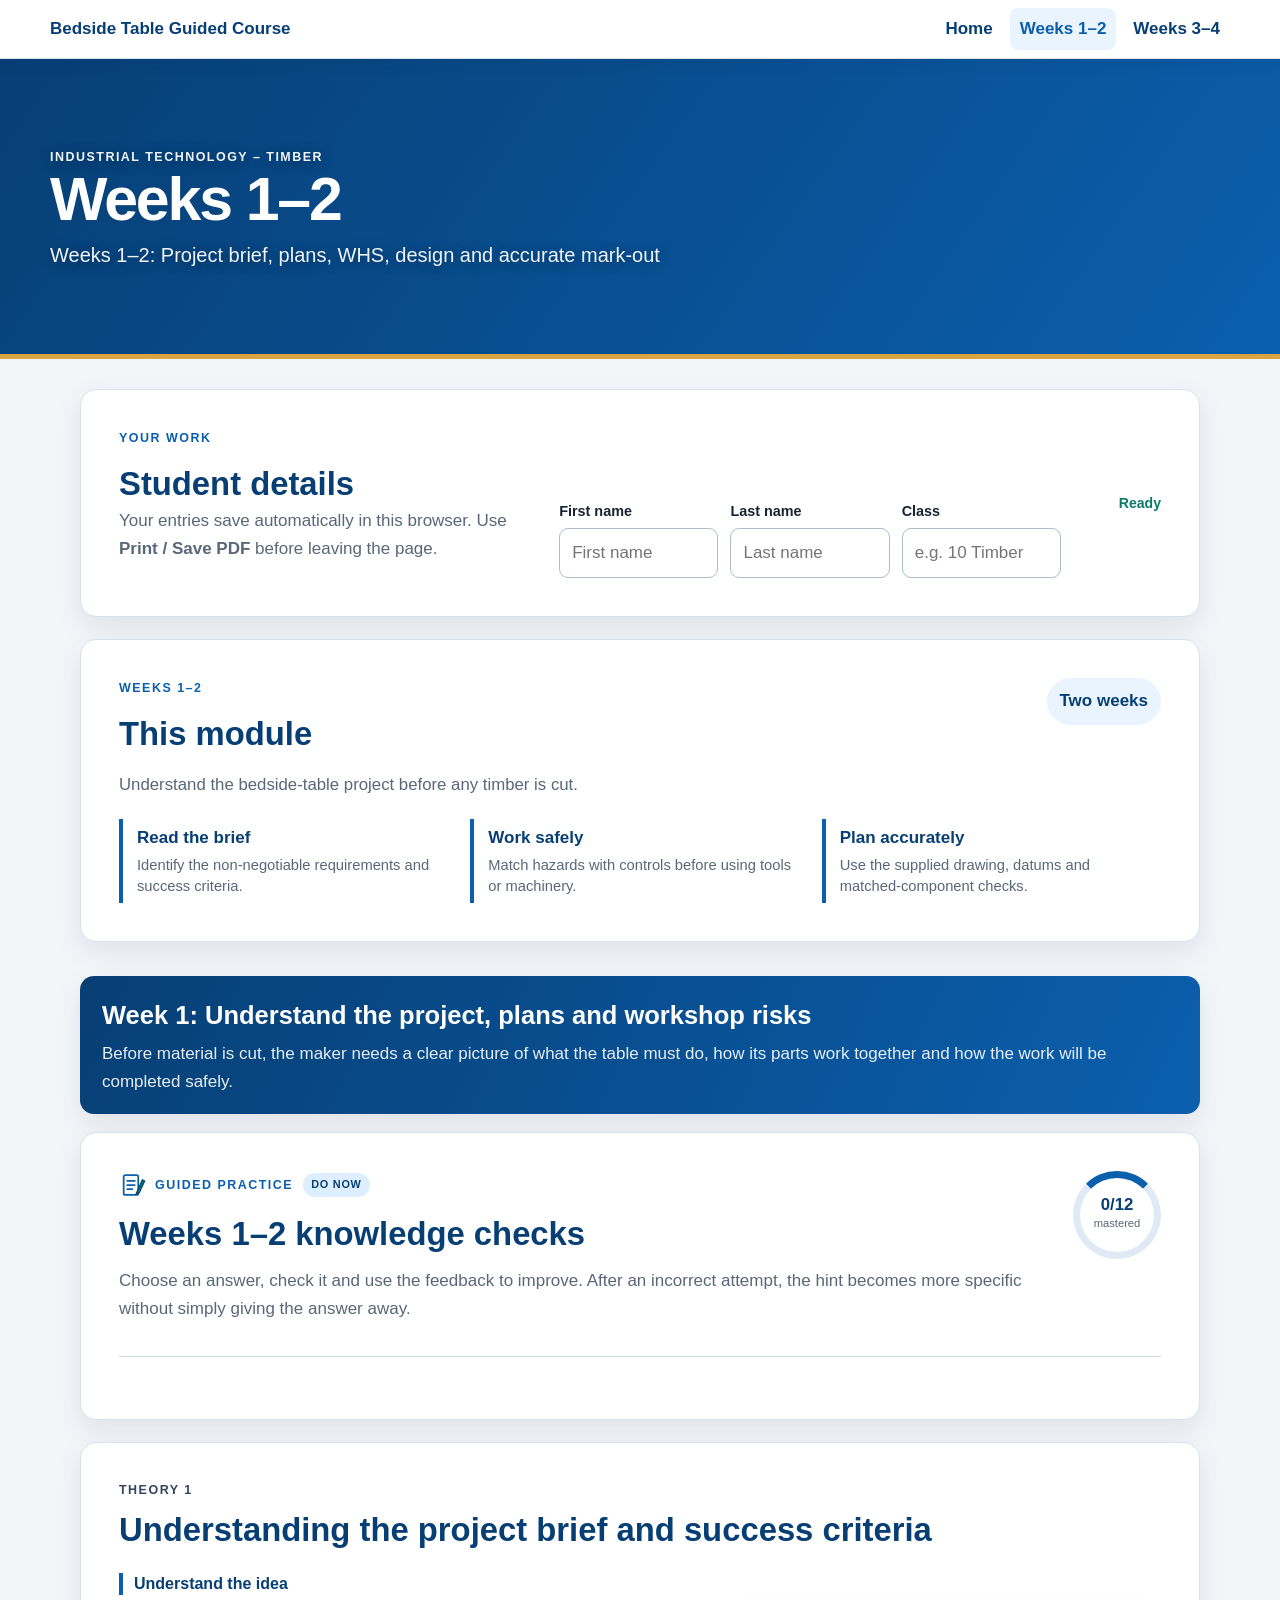
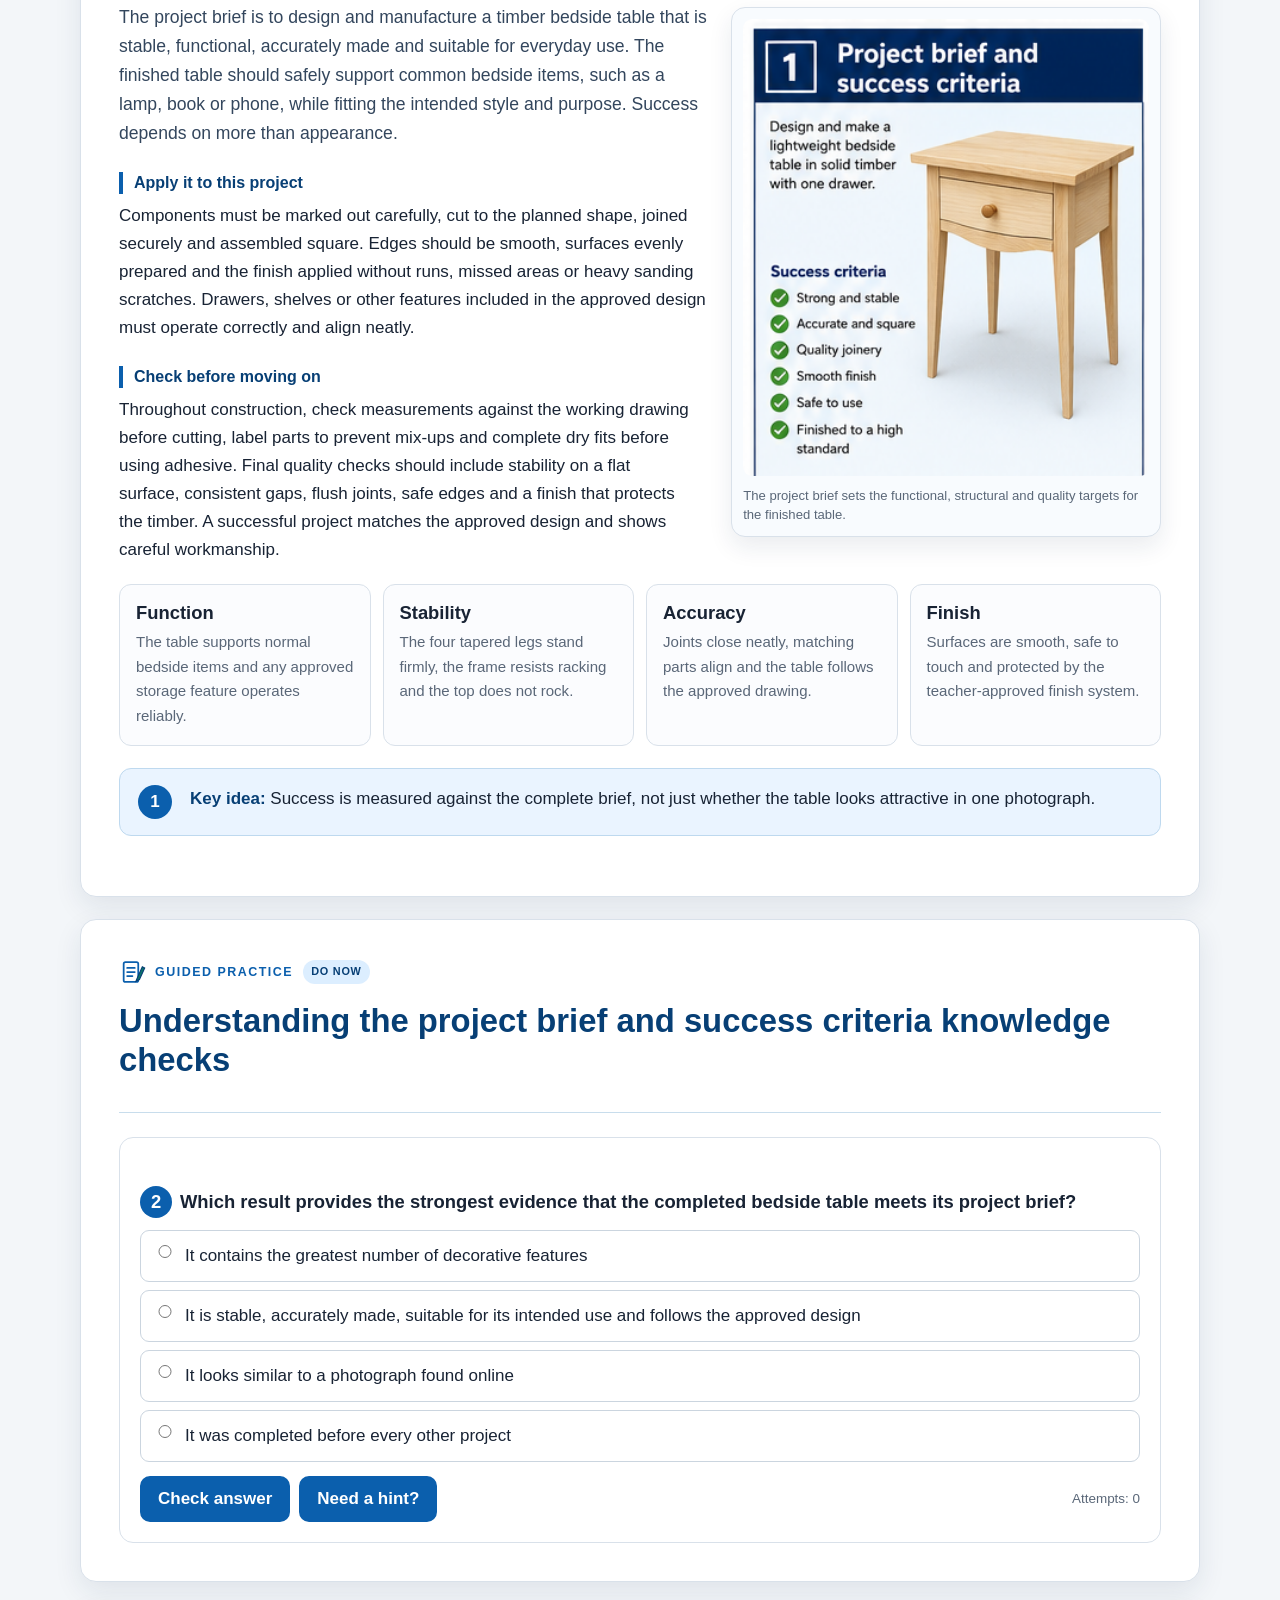
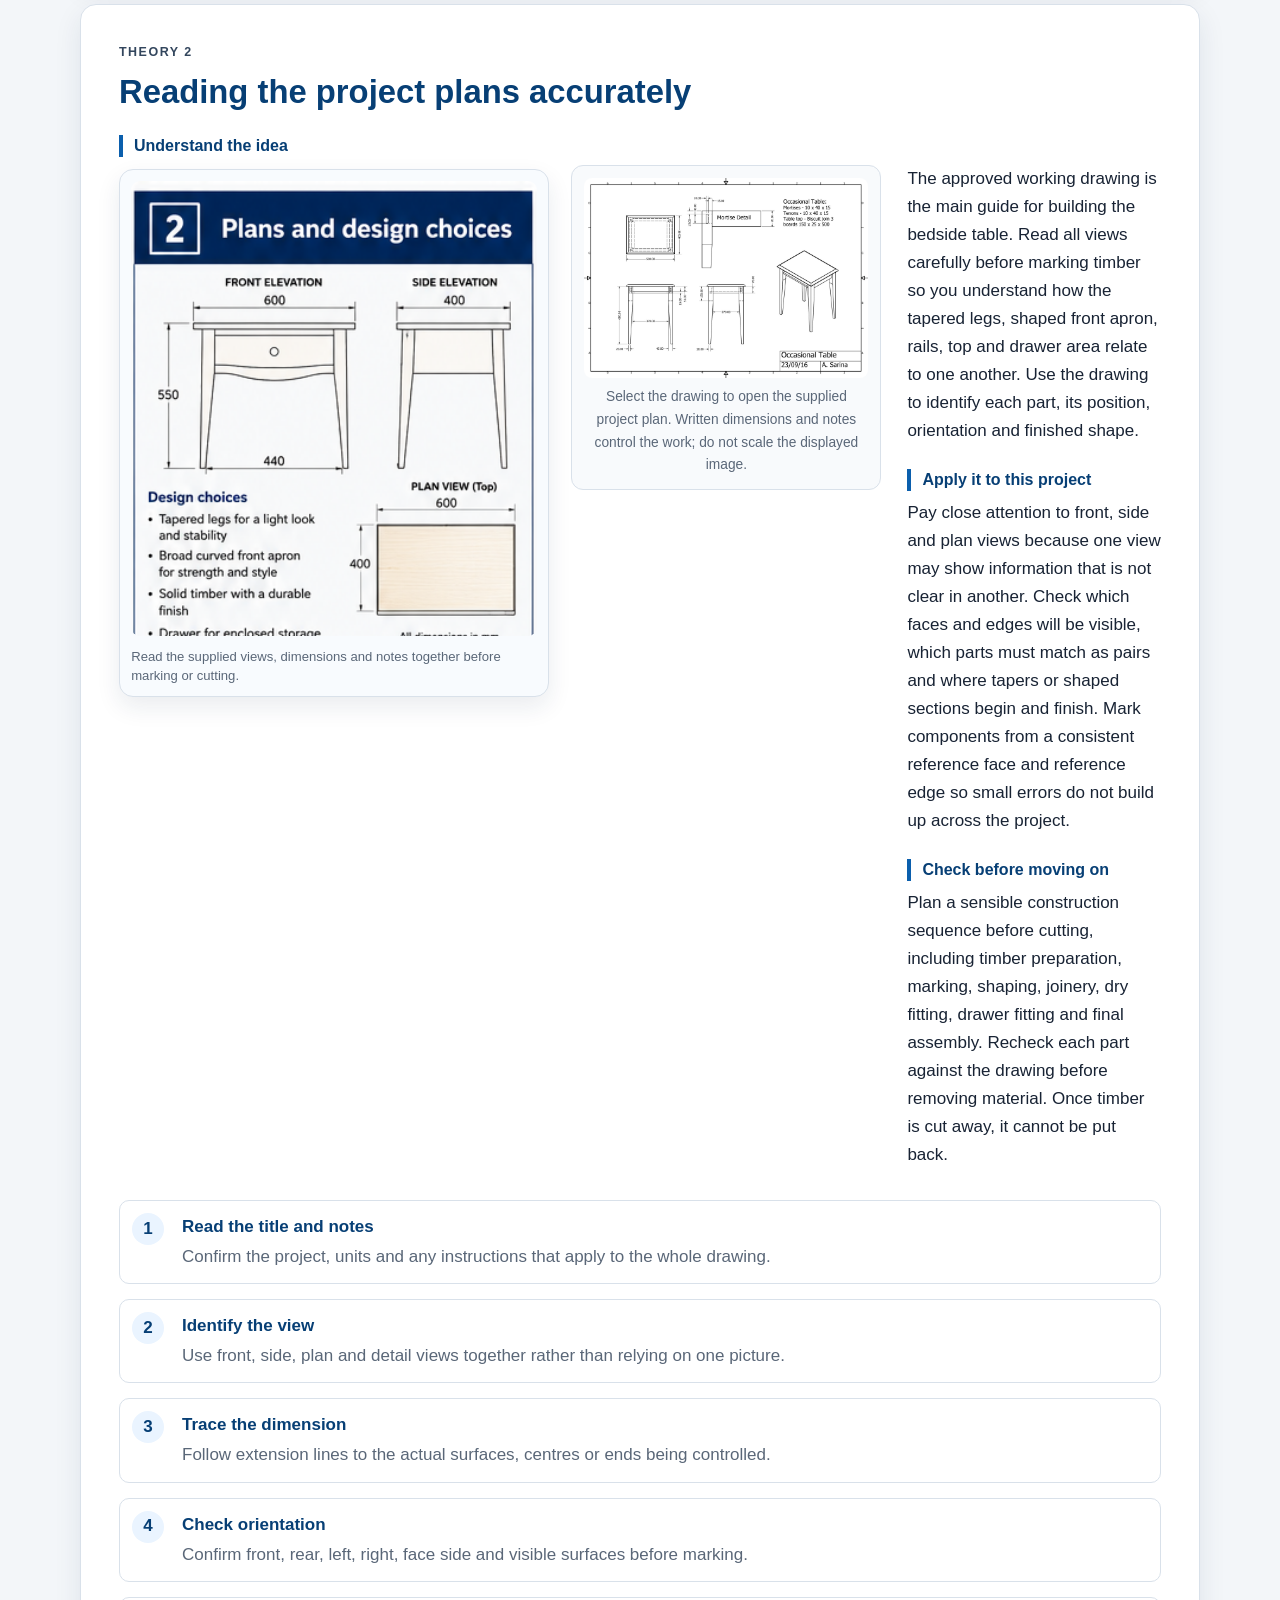
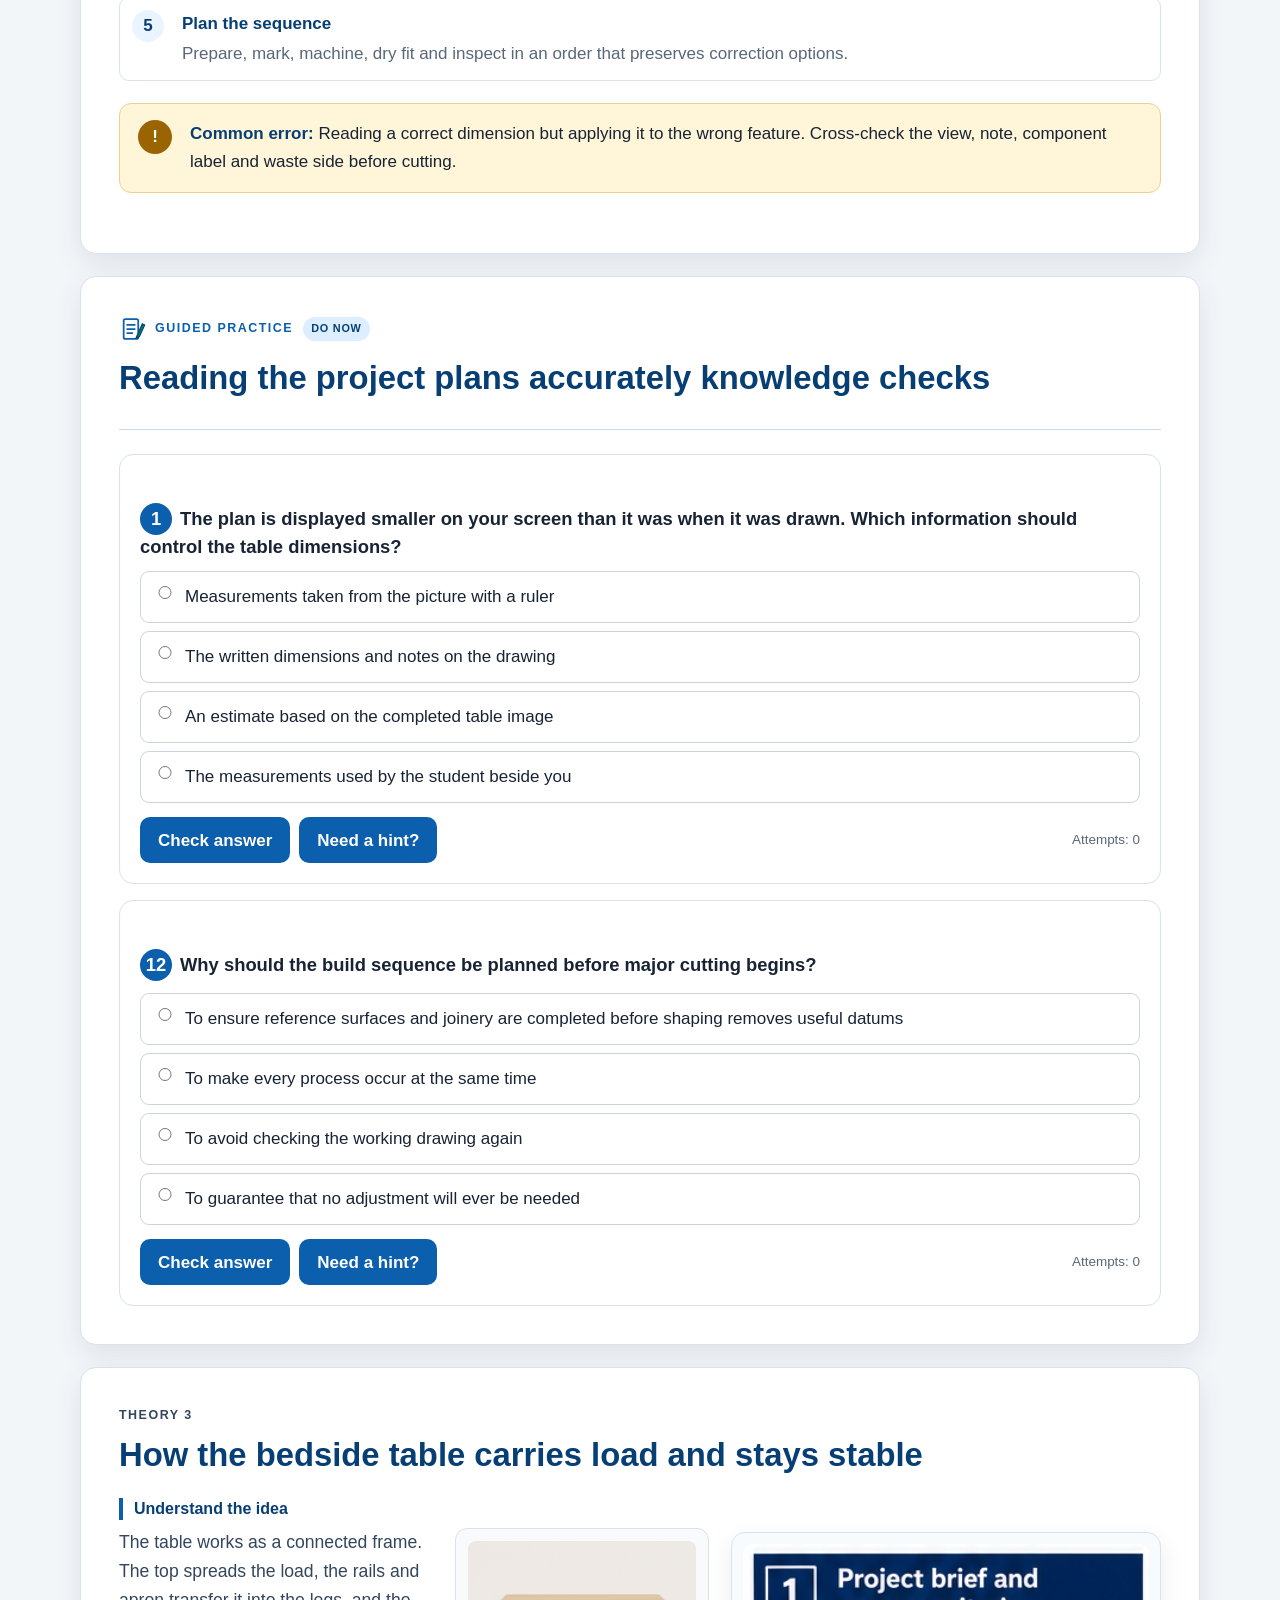
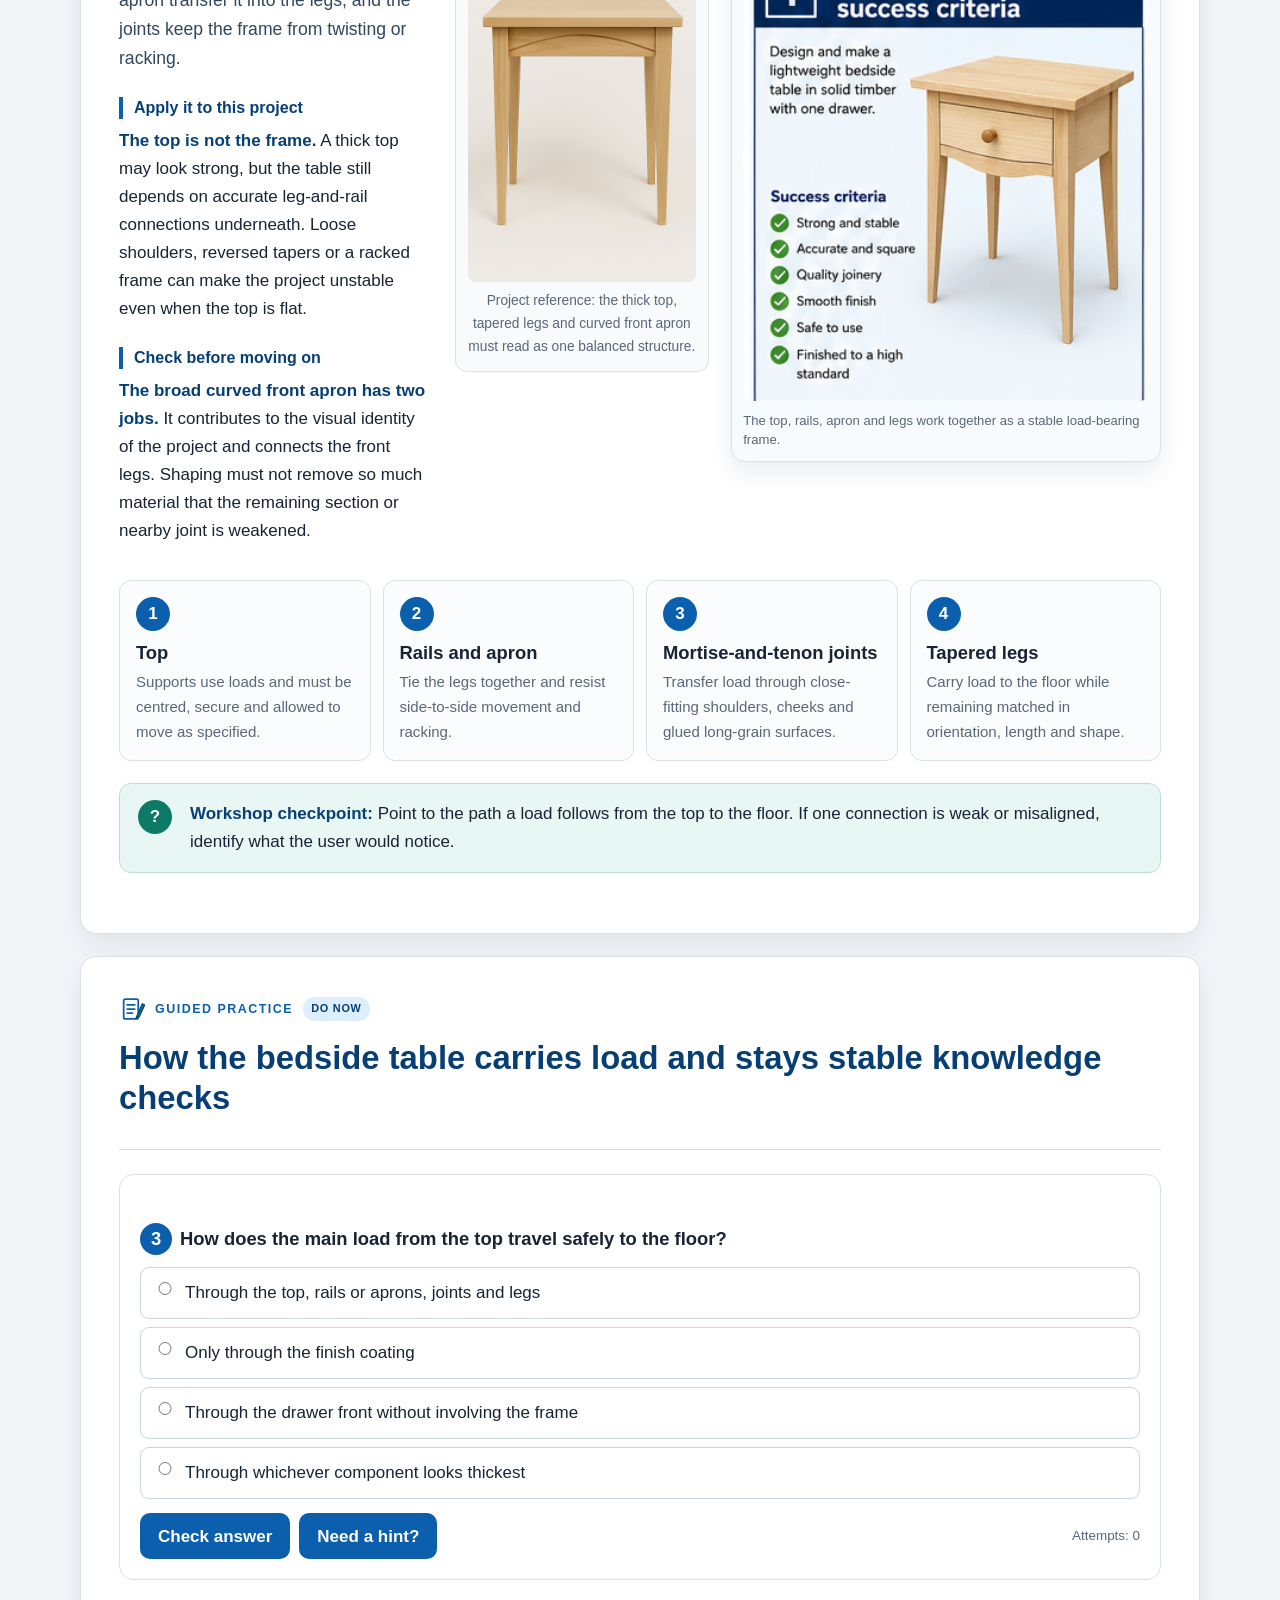
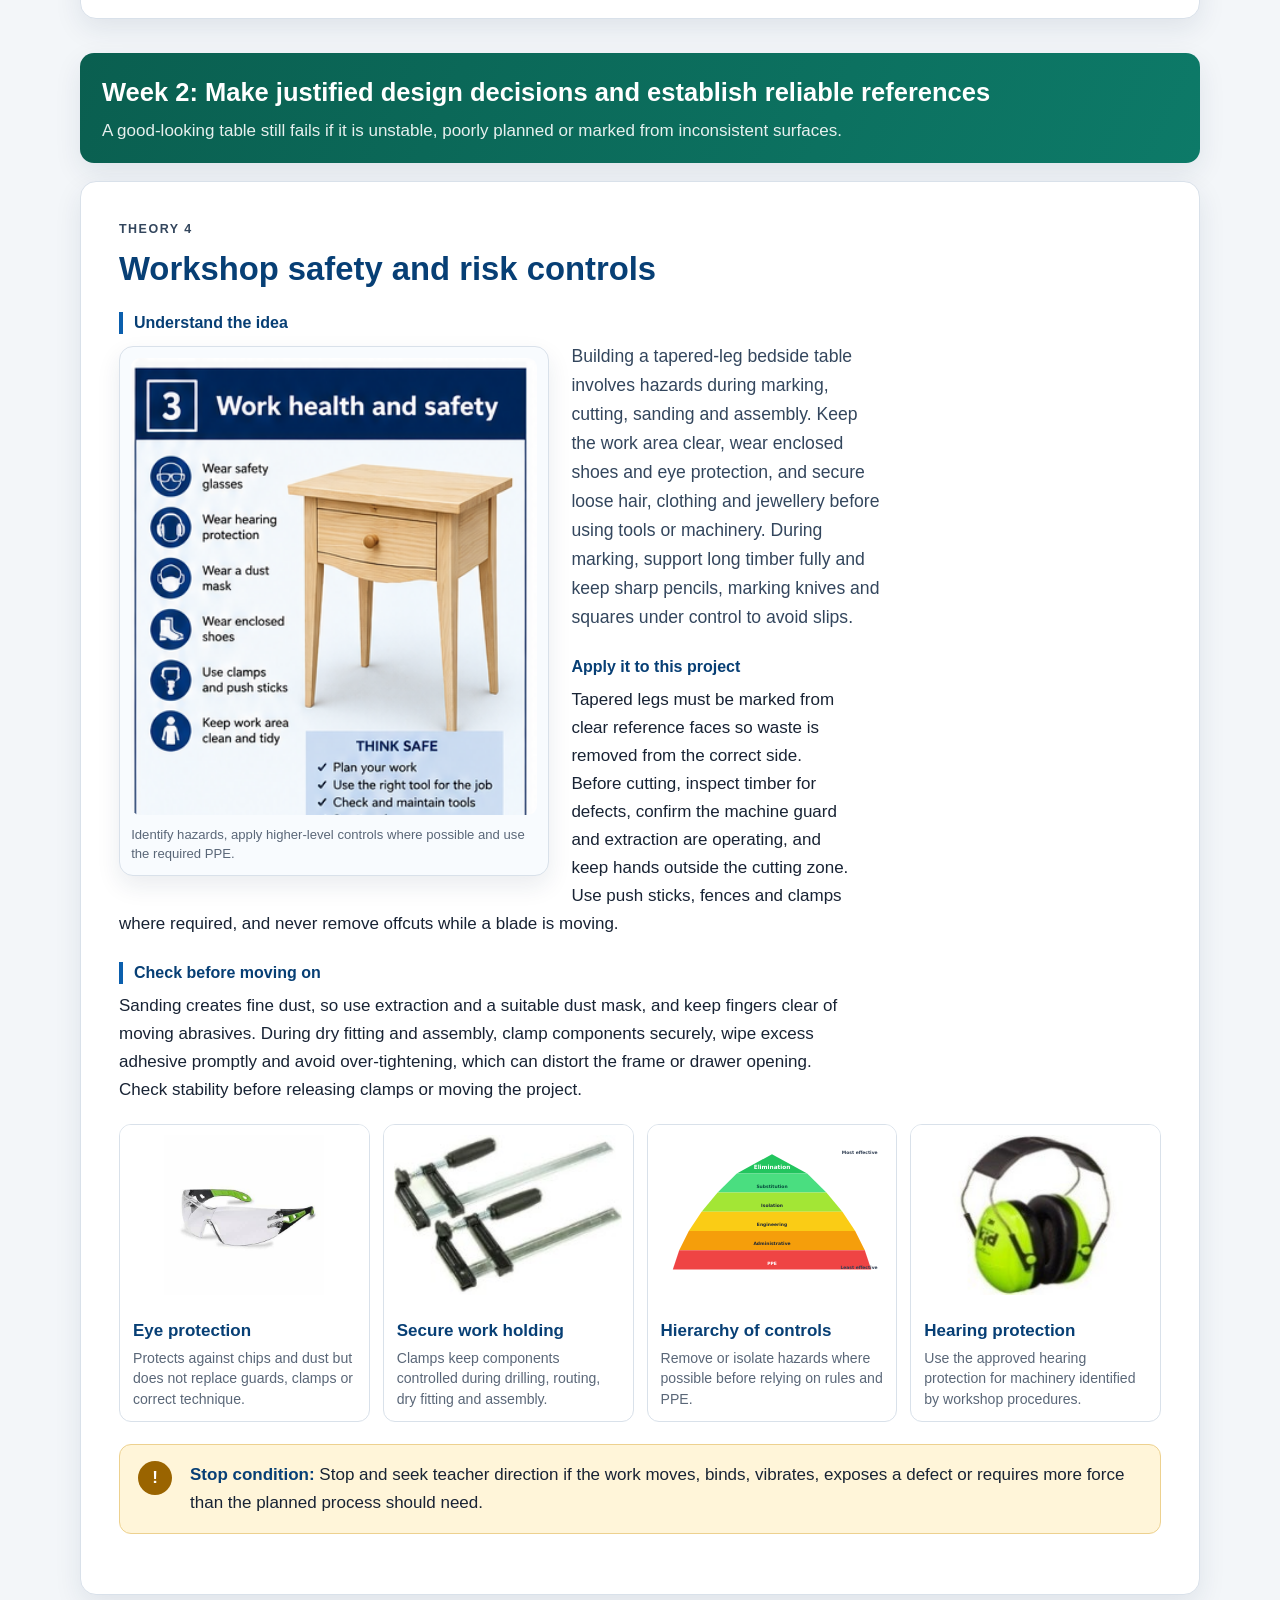
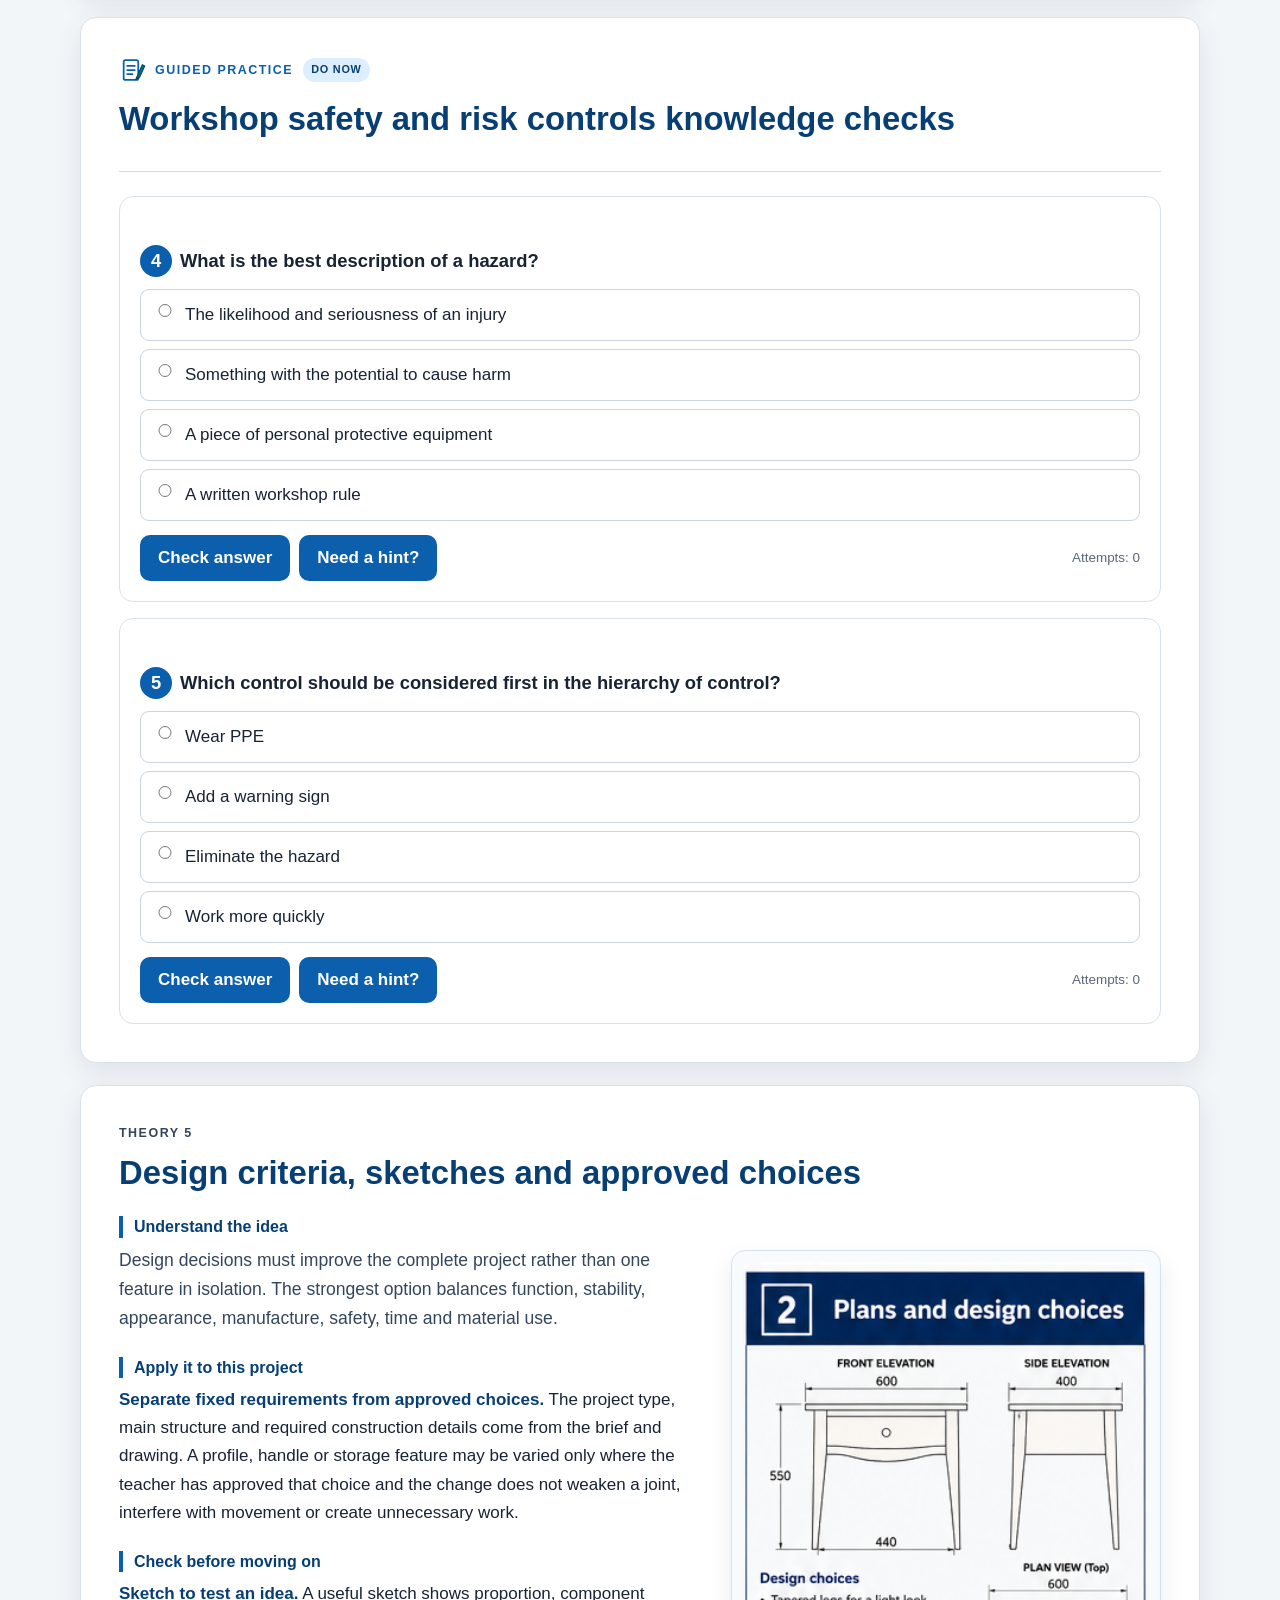
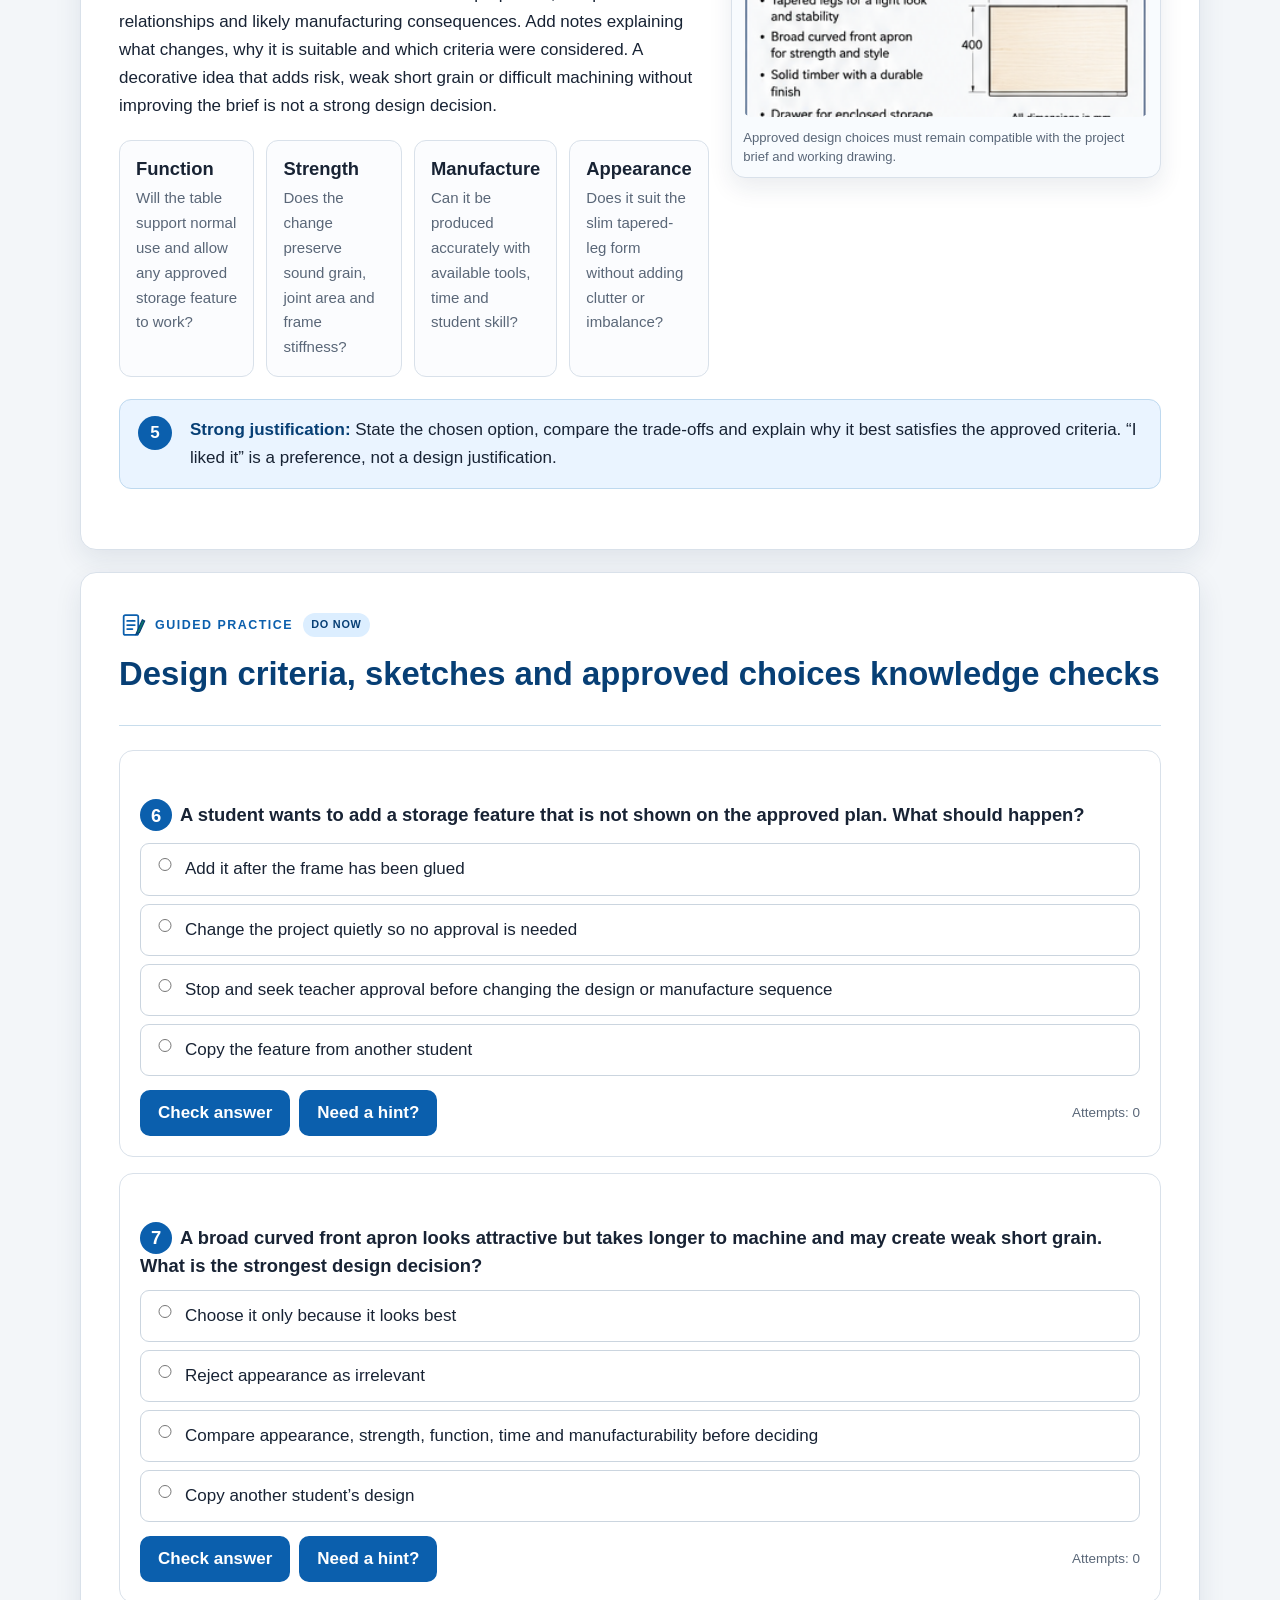
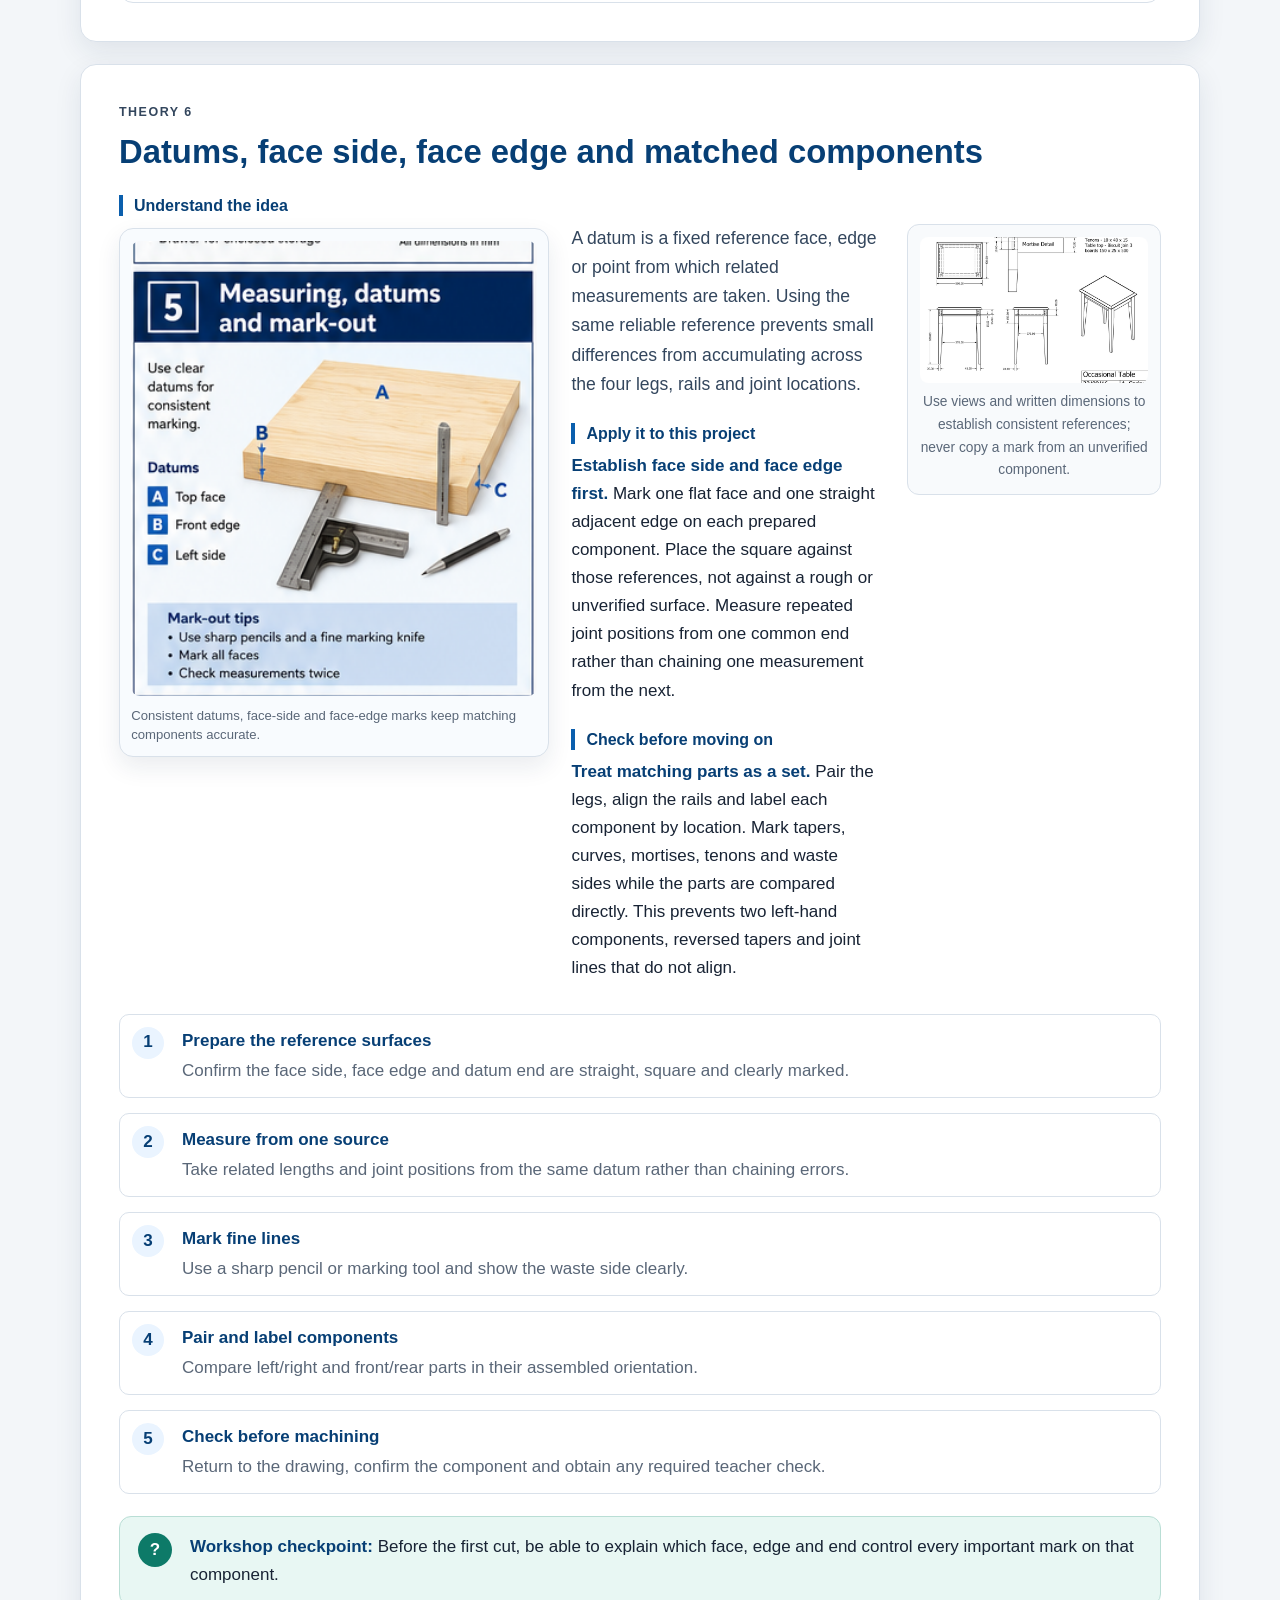
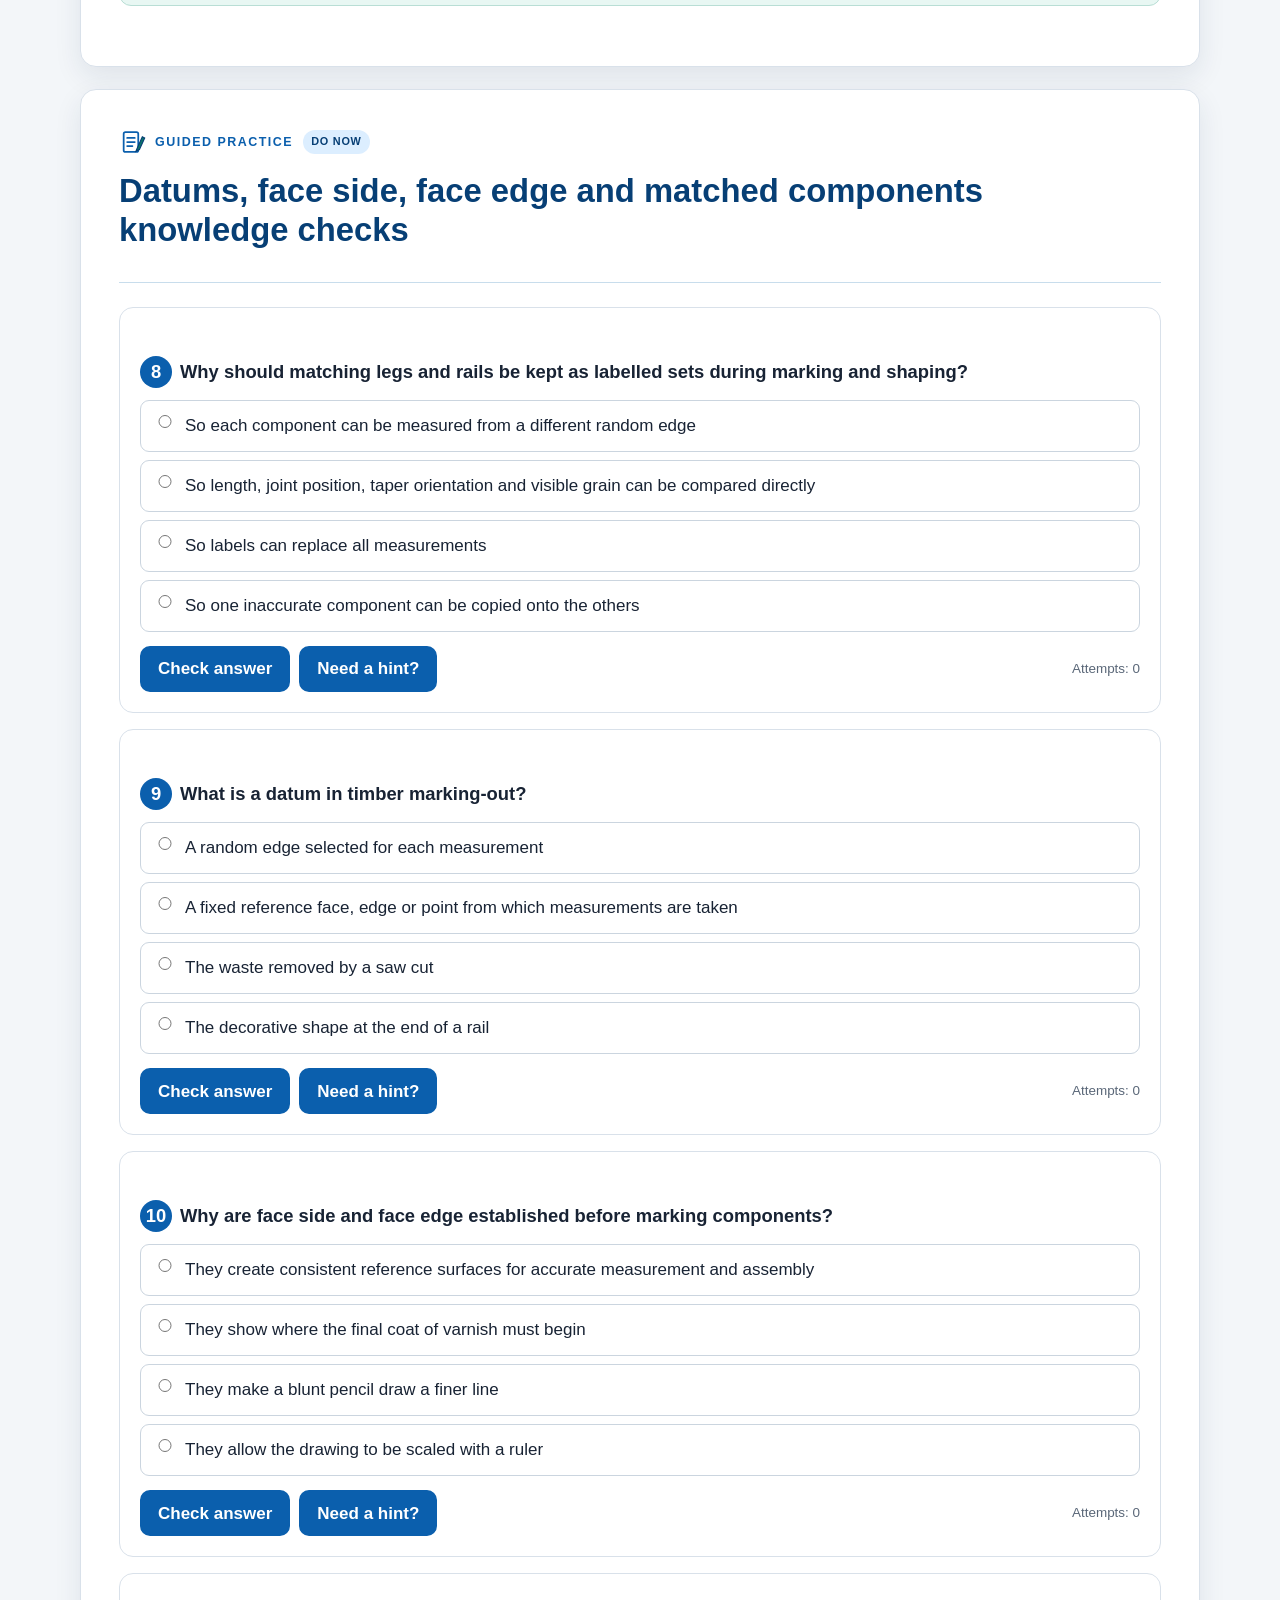
==== commit c2797017: "Standardise guided module pages" ====
--- a/weeks1-2/index.html
+++ b/weeks1-2/index.html
@@ -6,6 +6,7 @@
 <meta content="Weeks 1–2 guided learning for the Year 10 timber bedside-table project: Understand the bedside-table project before any timber is cut." name="description"/>
 <title>Bedside Table – Weeks 1–2 Guided Lesson</title>
 <link href="../styles/course.css" rel="stylesheet"/>
+  <link rel="stylesheet" href="../module-standard.css?v=20260814">
 </head>
 <body>
 <a class="skip-link" href="#main-content">Skip to lesson</a>
--- a/styles/course.css
+++ b/styles/course.css
@@ -344,6 +344,21 @@
 .written-card { border: 1px solid var(--line); border-radius: 14px; padding: 22px; background: #fcfdff; }
 .written-card.reviewed { border-color: #9ccdc1; background: #fbfffe; }
 .written-card h3 { margin: 0 0 8px; color: var(--brand-dark); }
+.written-prompt { margin-bottom: 8px; }
+.question-clarification { margin: 0 0 15px; }
+.clarification-button {
+  min-height: 42px;
+  border: 1px solid #aebfd0;
+  border-radius: 9px;
+  padding: 8px 12px;
+  background: #fff;
+  color: var(--brand-dark);
+  font-weight: 800;
+}
+.clarification-button:hover { background: var(--brand-light); }
+.clarification-button:focus-visible { outline: 3px solid rgba(11,95,173,.28); outline-offset: 2px; }
+.clarification-panel { margin-top: 9px; border-left: 5px solid var(--accent); border-radius: 10px; padding: 12px 14px; background: #eef9f6; color: var(--ink); }
+.clarification-panel[hidden] { display: none; }
 .scaffold { border-left: 4px solid var(--brand); background: var(--brand-light); border-radius: 0 10px 10px 0; padding: 13px 16px; margin: 14px 0; }
 .scaffold strong { display: block; margin-bottom: 5px; }
 .scaffold ul { margin: 4px 0 0; padding-left: 1.15rem; }
--- a/module-standard.css
+++ b/module-standard.css
@@ -0,0 +1,260 @@
+/* TAS module-page visual contract v1
+   Based on the Timber Pen guided lesson pages.
+   This file changes presentation only; course content and behaviour stay local. */
+:root {
+  --tas-brand: #0b5fad;
+  --tas-brand-dark: #073f75;
+  --tas-brand-light: #eaf4ff;
+  --tas-accent: #0d7a68;
+  --tas-accent-light: #e8f7f3;
+  --tas-ink: #182334;
+  --tas-muted: #5a6778;
+  --tas-line: #d9e1ea;
+  --tas-surface: #ffffff;
+  --tas-background: #f3f6f9;
+  --tas-shadow: 0 10px 28px rgba(25, 48, 74, 0.09);
+  --tas-radius: 16px;
+  --tas-page: 1180px;
+}
+
+* { box-sizing: border-box; }
+html { scroll-behavior: smooth; }
+body {
+  margin: 0;
+  color: var(--tas-ink);
+  background: var(--tas-background);
+  font-family: Arial, Helvetica, sans-serif;
+  font-size: 17px;
+  line-height: 1.65;
+}
+img { max-width: 100%; }
+a { color: var(--tas-brand); }
+button, input, textarea, select { font: inherit; }
+
+/* Shared course navigation */
+:is(.course-bar, .site-header, .site-return-bar) {
+  position: sticky;
+  top: 0;
+  z-index: 40;
+  min-height: 58px;
+  color: var(--tas-brand-dark);
+  background: rgba(255, 255, 255, 0.98);
+  border: 0;
+  border-bottom: 1px solid var(--tas-line);
+  box-shadow: 0 4px 14px rgba(25, 48, 74, 0.07);
+  padding: 0 !important;
+}
+:is(.course-bar-inner, .nav-wrap) {
+  width: min(var(--tas-page), calc(100% - 36px));
+  min-height: 58px;
+  margin: 0 auto;
+  display: flex;
+  align-items: center;
+  justify-content: space-between;
+  gap: 18px;
+}
+:is(.course-brand, .brand, .site-return-link) {
+  color: var(--tas-brand-dark);
+  font-weight: 900;
+  text-decoration: none;
+}
+:is(.course-links, .nav-links, .site-nav) {
+  display: flex;
+  flex-wrap: wrap;
+  align-items: center;
+  gap: 7px;
+}
+:is(.course-links, .nav-links, .site-nav) a {
+  color: var(--tas-brand-dark);
+  font-weight: 800;
+  text-decoration: none;
+  padding: 7px 10px;
+  border-radius: 8px;
+}
+:is(.course-links, .nav-links, .site-nav) a:hover,
+:is(.course-links, .nav-links, .site-nav) a:focus-visible,
+:is(.course-links, .nav-links, .site-nav) a.active {
+  color: var(--tas-brand);
+  background: var(--tas-brand-light);
+}
+
+/* Consistent module title banner */
+:is(.lesson-hero, .module-hero, .page-hero) {
+  min-height: 250px !important;
+  color: #fff;
+  background: linear-gradient(125deg, var(--tas-brand-dark), var(--tas-brand)) !important;
+  border: 0;
+  border-bottom: 5px solid #d9a441;
+  box-shadow: none;
+  padding: 0 !important;
+}
+:is(.lesson-hero .hero-inner, .module-hero-inner, .page-hero .wrap, .page-hero > .wrap) {
+  width: min(var(--tas-page), calc(100% - 36px));
+  min-height: 250px;
+  margin: 0 auto;
+  padding: 40px 0;
+  display: flex;
+  flex-direction: column;
+  justify-content: center;
+  align-items: flex-start;
+  max-width: var(--tas-page) !important;
+}
+:is(.lesson-hero, .module-hero, .page-hero) :is(h1, h2) {
+  max-width: 900px;
+  margin: 0 0 8px;
+  color: #fff;
+  font-size: clamp(2.4rem, 5vw, 3.8rem);
+  line-height: 1.05;
+  letter-spacing: -0.035em;
+  text-shadow: none;
+}
+:is(.lesson-hero, .module-hero, .page-hero) :is(.eyebrow, .breadcrumbs) {
+  color: #d9edff;
+  font-weight: 800;
+}
+:is(.lesson-hero, .module-hero, .page-hero) :is(p, .lede, .hero-subtitle) {
+  max-width: 780px;
+  margin: 6px 0 0;
+  color: rgba(255, 255, 255, 0.94);
+}
+
+/* Page frame and reading rhythm */
+body > main,
+.module-layout,
+.theory-main {
+  width: min(1120px, calc(100% - 34px)) !important;
+  max-width: 1120px !important;
+  margin: 30px auto 60px !important;
+}
+.module-layout {
+  display: grid;
+  grid-template-columns: minmax(0, 1fr) 280px;
+  gap: 24px;
+  align-items: start;
+}
+.module-main { min-width: 0; }
+:is(.module-aside, .module-sidebar) {
+  position: sticky;
+  top: 82px;
+}
+
+/* Shared content surfaces */
+:is(.card, .textbook-section, .theory-section, .panel-section, .student-panel, .module-aside, .module-sidebar) {
+  color: var(--tas-ink);
+  background: var(--tas-surface);
+  border: 1px solid var(--tas-line);
+  border-radius: var(--tas-radius);
+  box-shadow: var(--tas-shadow);
+}
+:is(.card, .textbook-section, .theory-section, .panel-section, .student-panel) {
+  padding: clamp(22px, 4vw, 38px);
+  margin-bottom: 22px;
+}
+:is(.module-aside, .module-sidebar) { padding: 20px; }
+:is(.card, .textbook-section, .theory-section, .panel-section, .student-panel) h2 {
+  margin-top: 0;
+  color: var(--tas-brand-dark);
+  font-size: clamp(1.5rem, 2.7vw, 2.05rem);
+  line-height: 1.2;
+}
+:is(.card, .textbook-section, .theory-section, .panel-section, .student-panel) h3 {
+  color: var(--tas-ink);
+  line-height: 1.3;
+}
+:is(.fine, .muted, .module-summary) { color: var(--tas-muted); }
+
+/* Actions and progress */
+:is(.button, .btn, .primary-button, .module-link, button:not(.nav-toggle)) {
+  display: inline-flex;
+  align-items: center;
+  justify-content: center;
+  min-height: 46px;
+  padding: 10px 16px;
+  color: #fff;
+  background: var(--tas-brand);
+  border: 2px solid var(--tas-brand);
+  border-radius: 10px;
+  font-weight: 800;
+  line-height: 1.25;
+  text-decoration: none;
+  box-shadow: none;
+}
+:is(.button, .btn).secondary,
+.secondary.button {
+  color: var(--tas-brand-dark);
+  background: #fff;
+  border-color: #b9c9d9;
+}
+:is(.button, .btn, .primary-button, .module-link, button:not(.nav-toggle)):hover,
+:is(.button, .btn, .primary-button, .module-link, button:not(.nav-toggle)):focus-visible {
+  transform: translateY(-1px);
+  filter: brightness(0.97);
+}
+.actions { display: flex; flex-wrap: wrap; gap: 10px; }
+:is(.progress-shell, .progress-bar) { border-radius: 999px; }
+.progress-shell { overflow: hidden; background: #dfe7ef; }
+.progress-bar { background: var(--tas-accent); }
+
+/* Common information treatments */
+:is(.callout, .key-idea, .learning-card) {
+  border-radius: 12px;
+  border: 1px solid #bed9ef;
+  background: var(--tas-brand-light);
+}
+table { max-width: 100%; }
+:is(.table-scroll, .theory-table-wrap) { overflow-x: auto; }
+input[type="text"], input[type="email"], textarea, select {
+  max-width: 100%;
+  border: 1px solid #aebccc;
+  border-radius: 9px;
+  padding: 10px 12px;
+  color: var(--tas-ink);
+  background: #fff;
+}
+input:focus, textarea:focus, select:focus {
+  outline: 3px solid rgba(11, 95, 173, 0.18);
+  border-color: var(--tas-brand);
+}
+
+@media (max-width: 840px) {
+  :is(.course-bar-inner, .nav-wrap) {
+    width: min(100% - 24px, var(--tas-page));
+    min-height: 64px;
+    align-items: flex-start;
+    flex-direction: column;
+    gap: 6px;
+    padding: 10px 0;
+  }
+  :is(.course-links, .nav-links, .site-nav) {
+    width: 100%;
+    flex-wrap: nowrap;
+    overflow-x: auto;
+    padding-bottom: 4px;
+  }
+  :is(.lesson-hero, .module-hero, .page-hero),
+  :is(.lesson-hero .hero-inner, .module-hero-inner, .page-hero .wrap, .page-hero > .wrap) {
+    min-height: 220px;
+  }
+  :is(.lesson-hero .hero-inner, .module-hero-inner, .page-hero .wrap, .page-hero > .wrap) {
+    width: min(100% - 28px, var(--tas-page));
+    padding: 32px 0;
+  }
+  body > main,
+  .module-layout,
+  .theory-main {
+    width: min(100% - 24px, 1120px);
+    margin-top: 20px;
+  }
+  .module-layout { grid-template-columns: 1fr; }
+  :is(.module-aside, .module-sidebar) { position: static; }
+}
+
+@media (max-width: 560px) {
+  body { font-size: 16px; }
+  :is(.lesson-hero, .module-hero, .page-hero) :is(h1, h2) {
+    font-size: clamp(2rem, 11vw, 2.8rem);
+  }
+  :is(.card, .textbook-section, .theory-section, .panel-section, .student-panel) {
+    padding: 20px 17px;
+    border-radius: 13px;
+  }
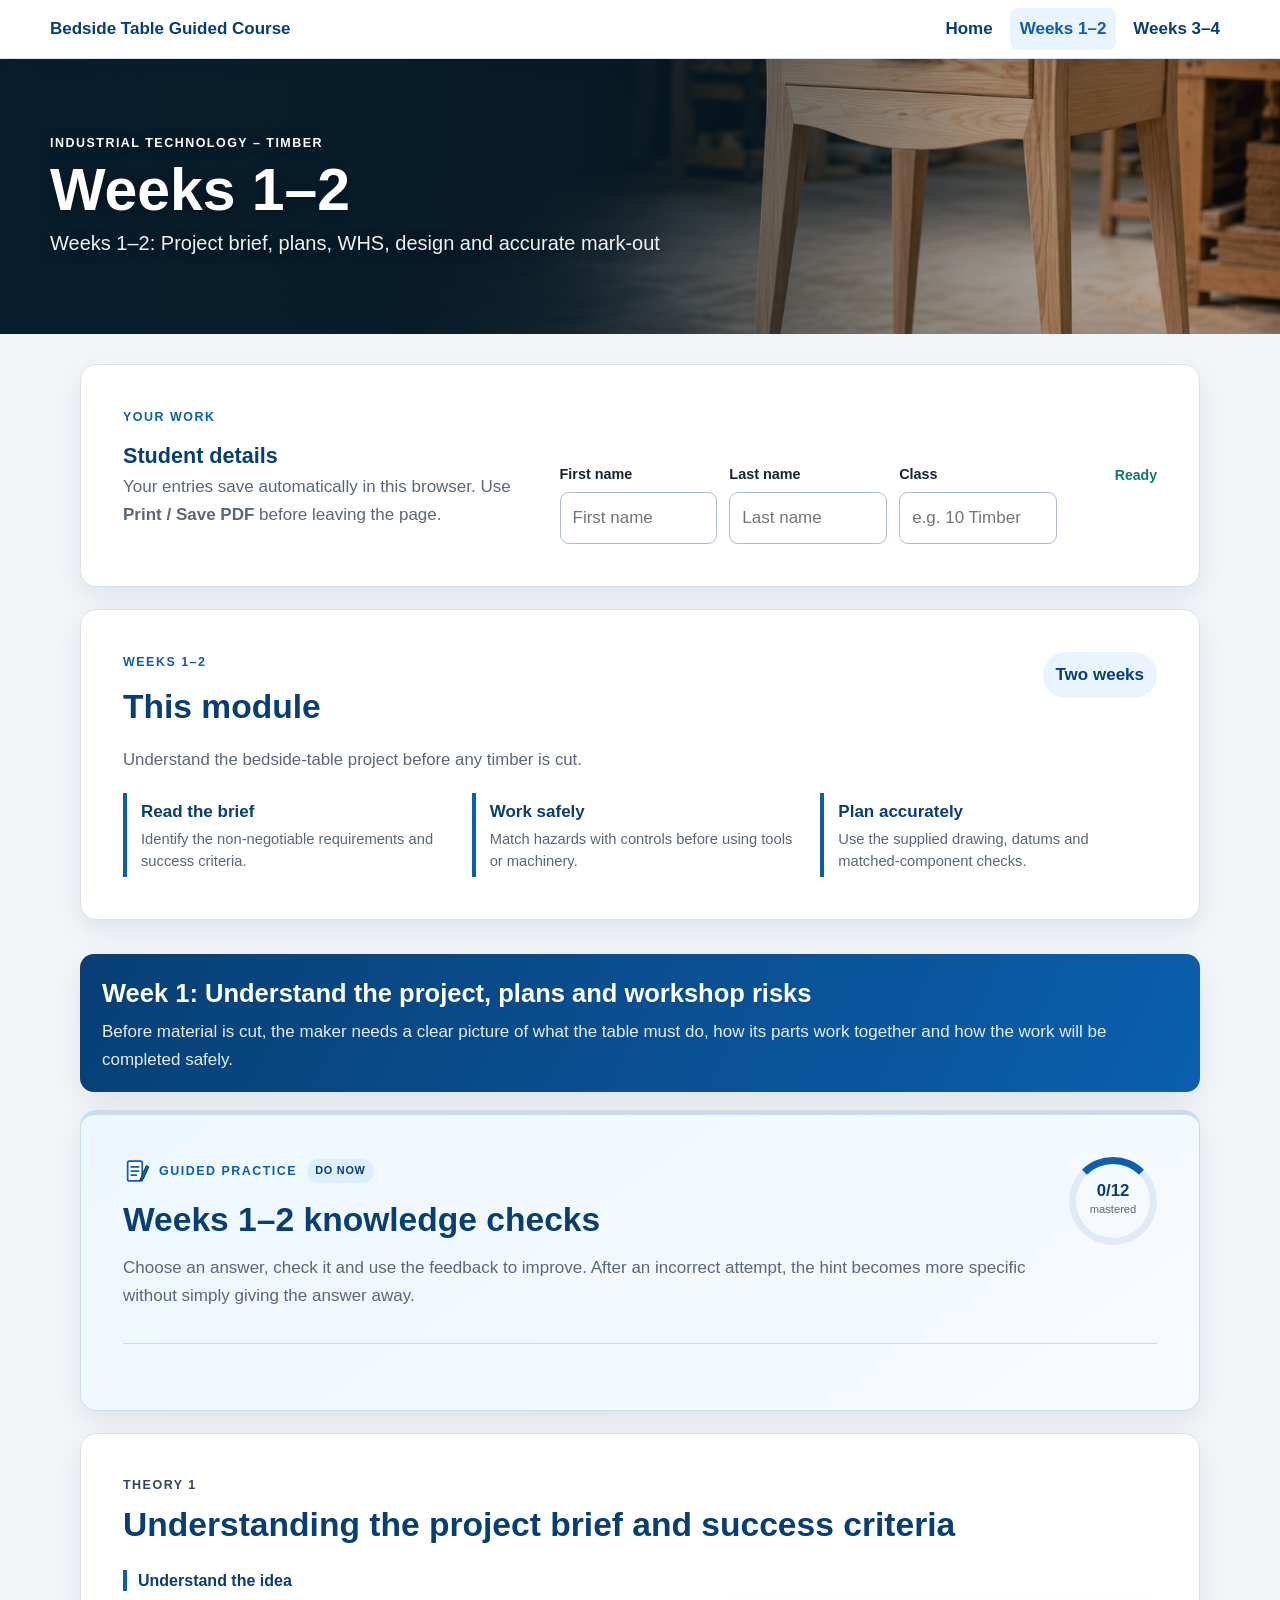
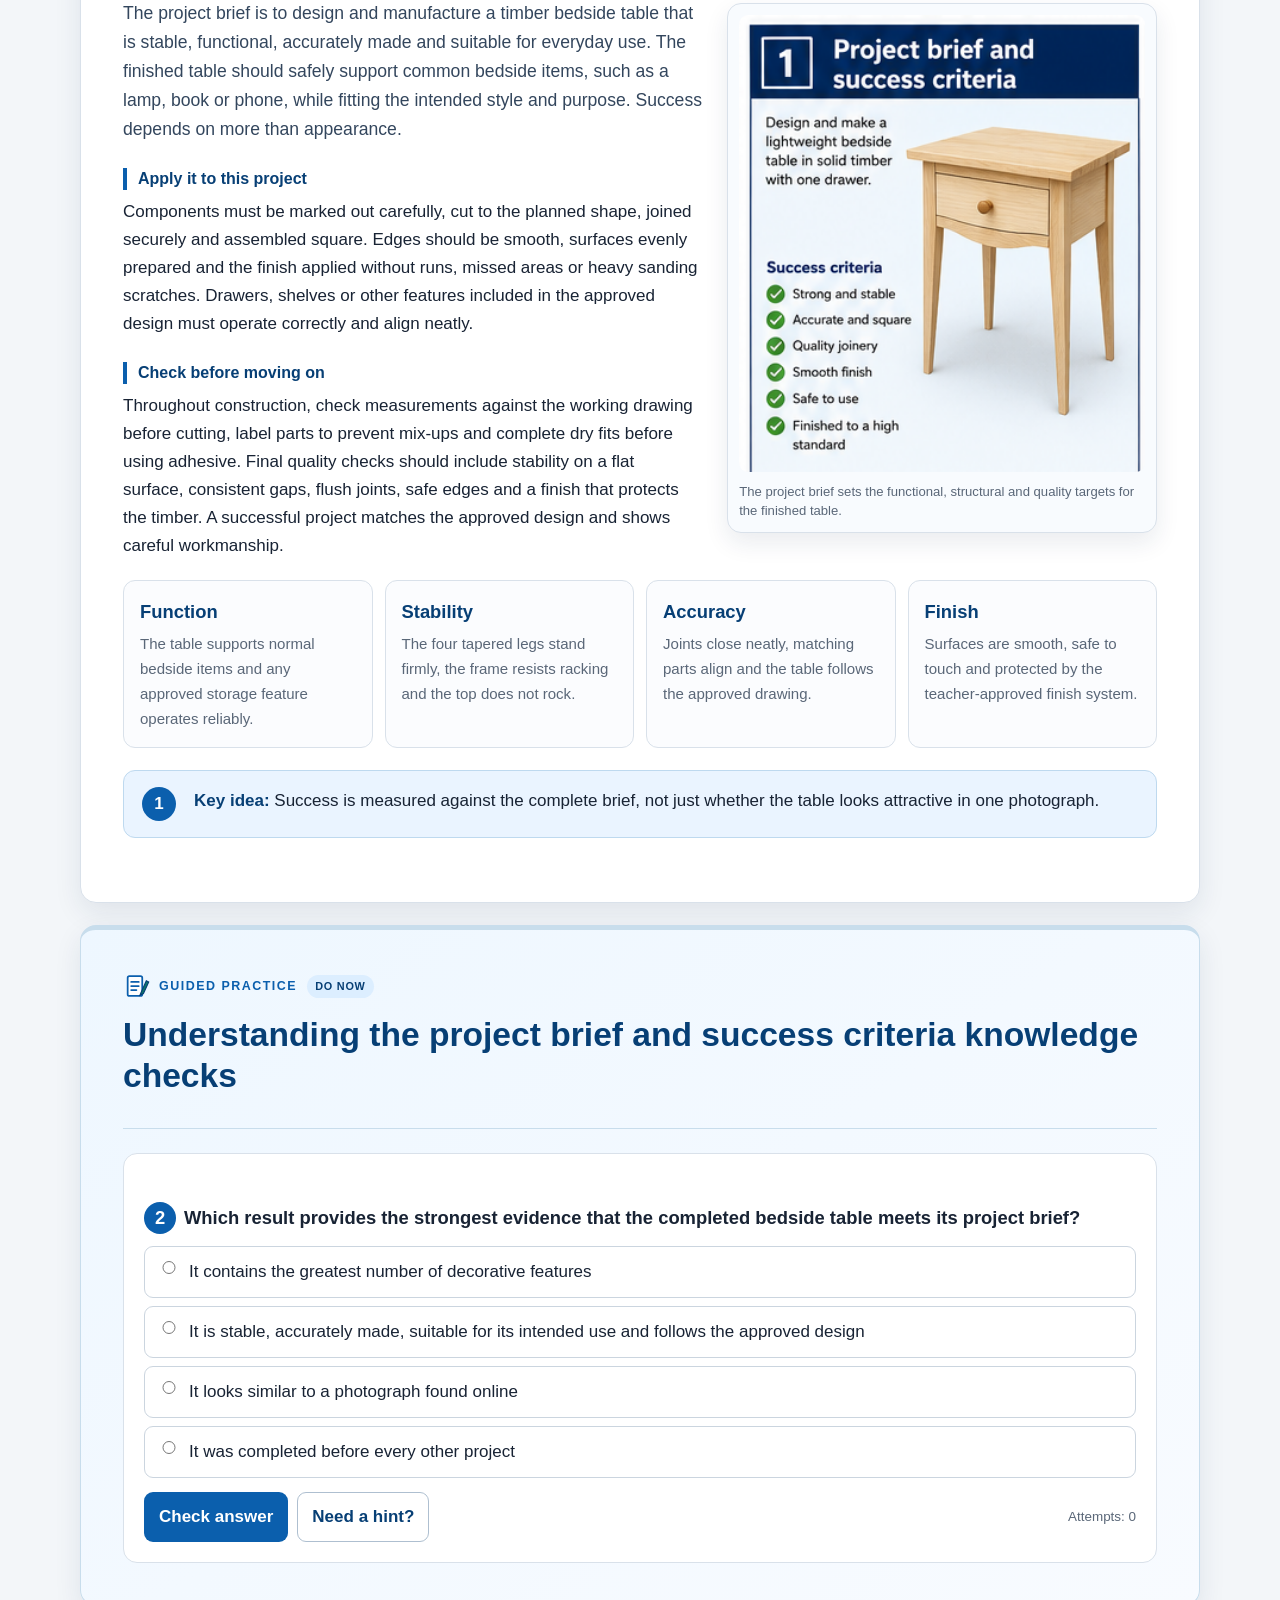
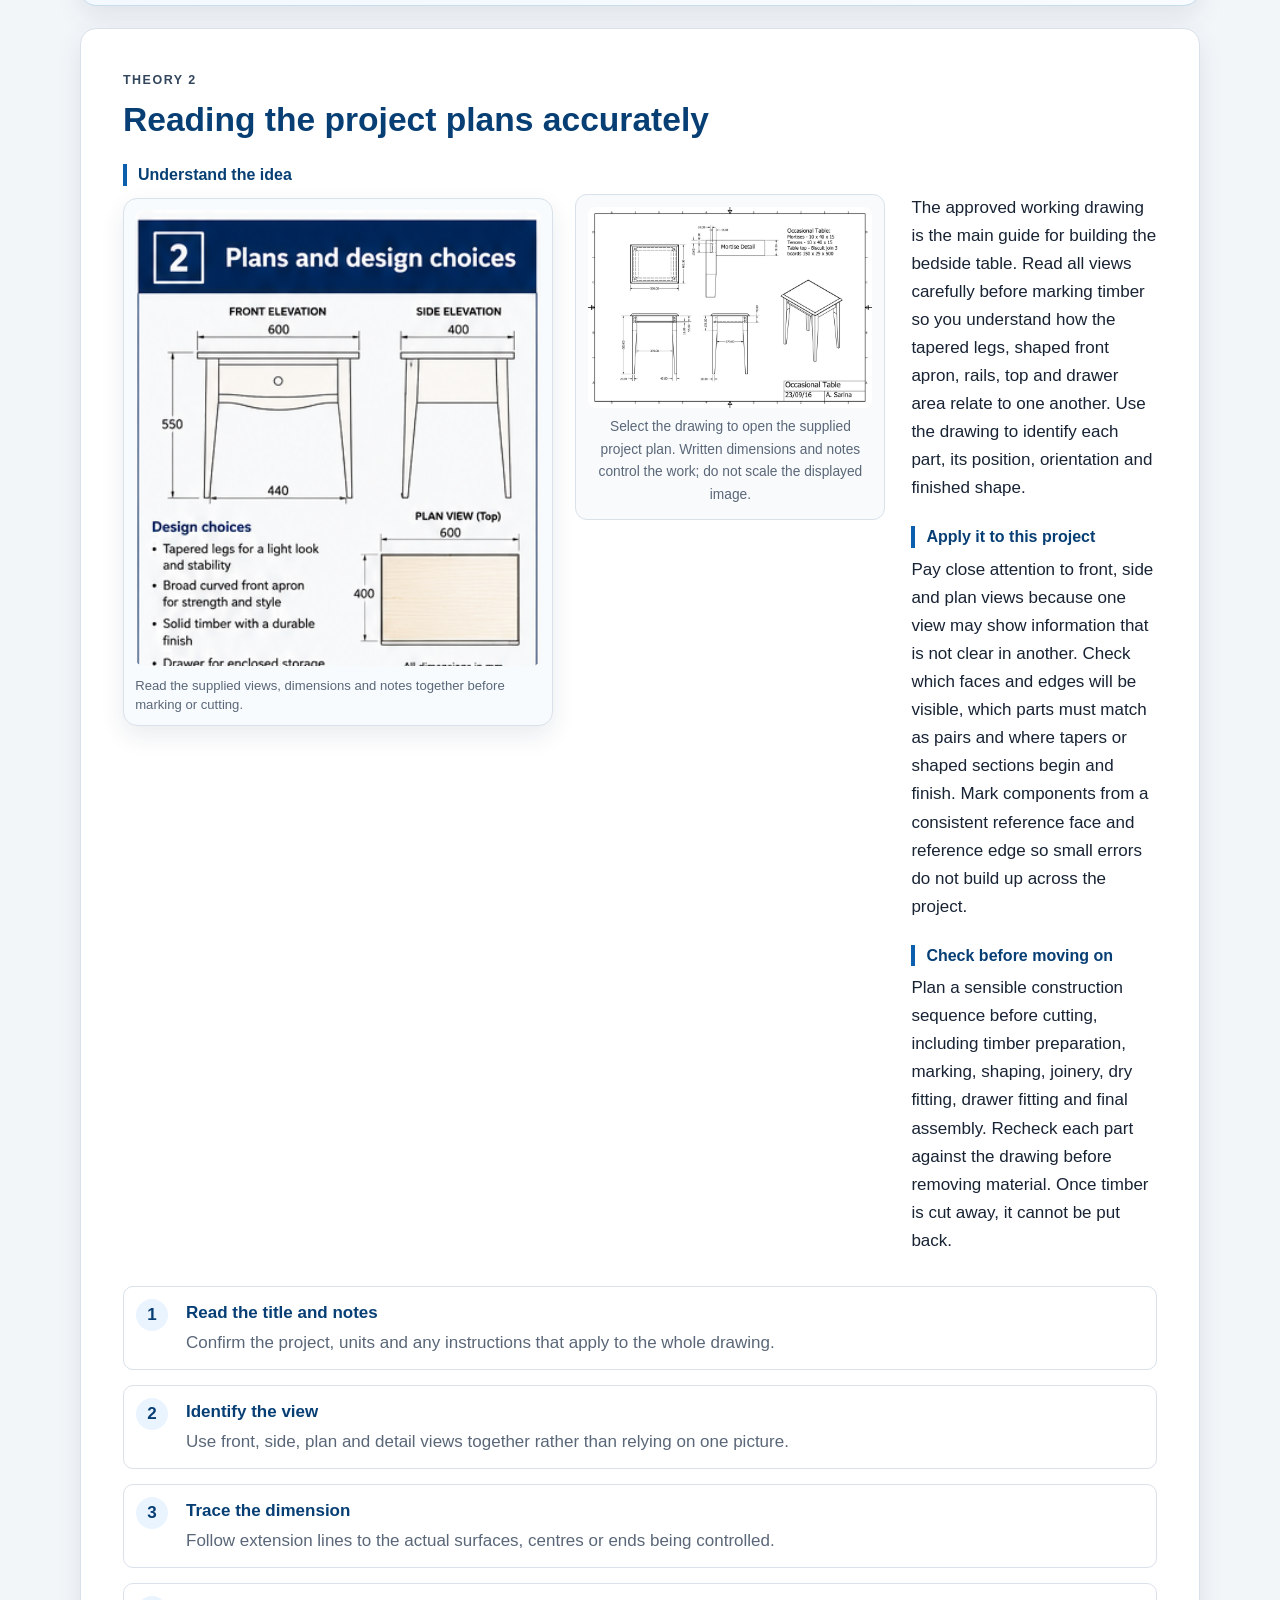
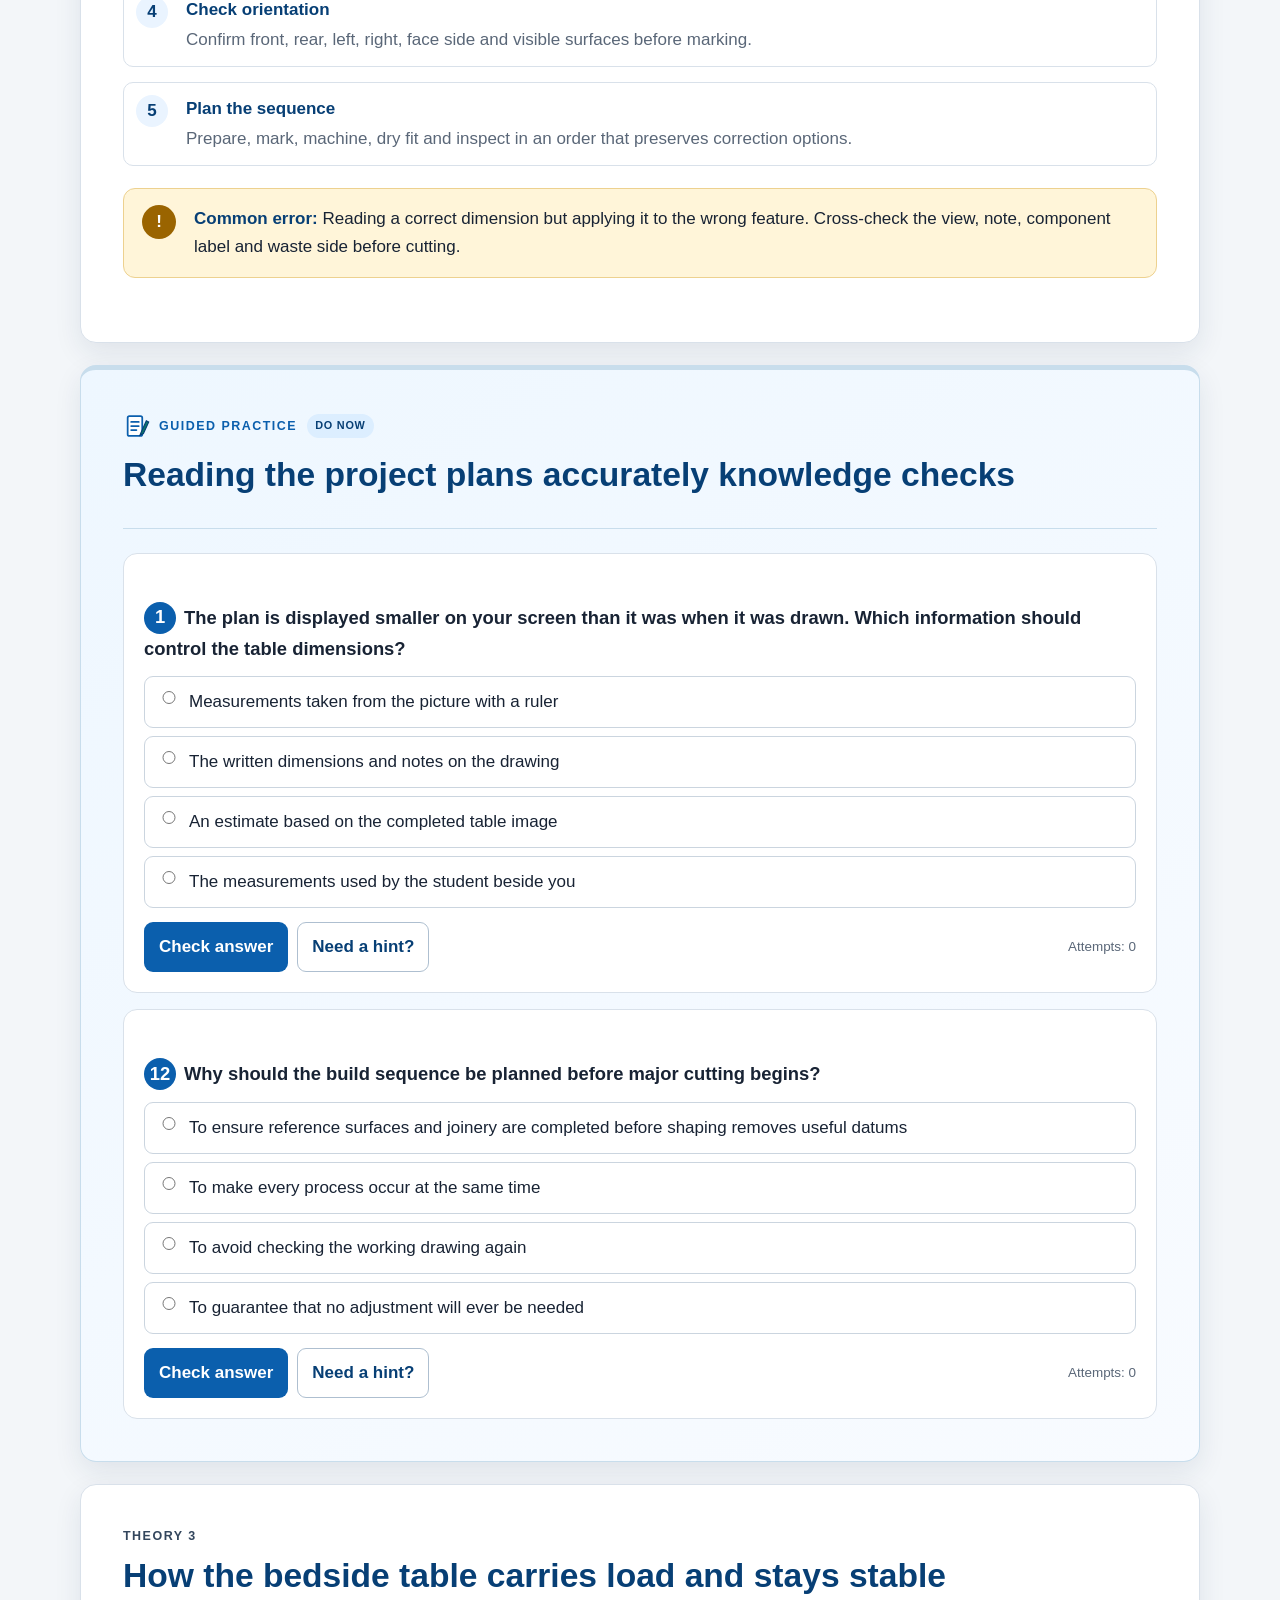
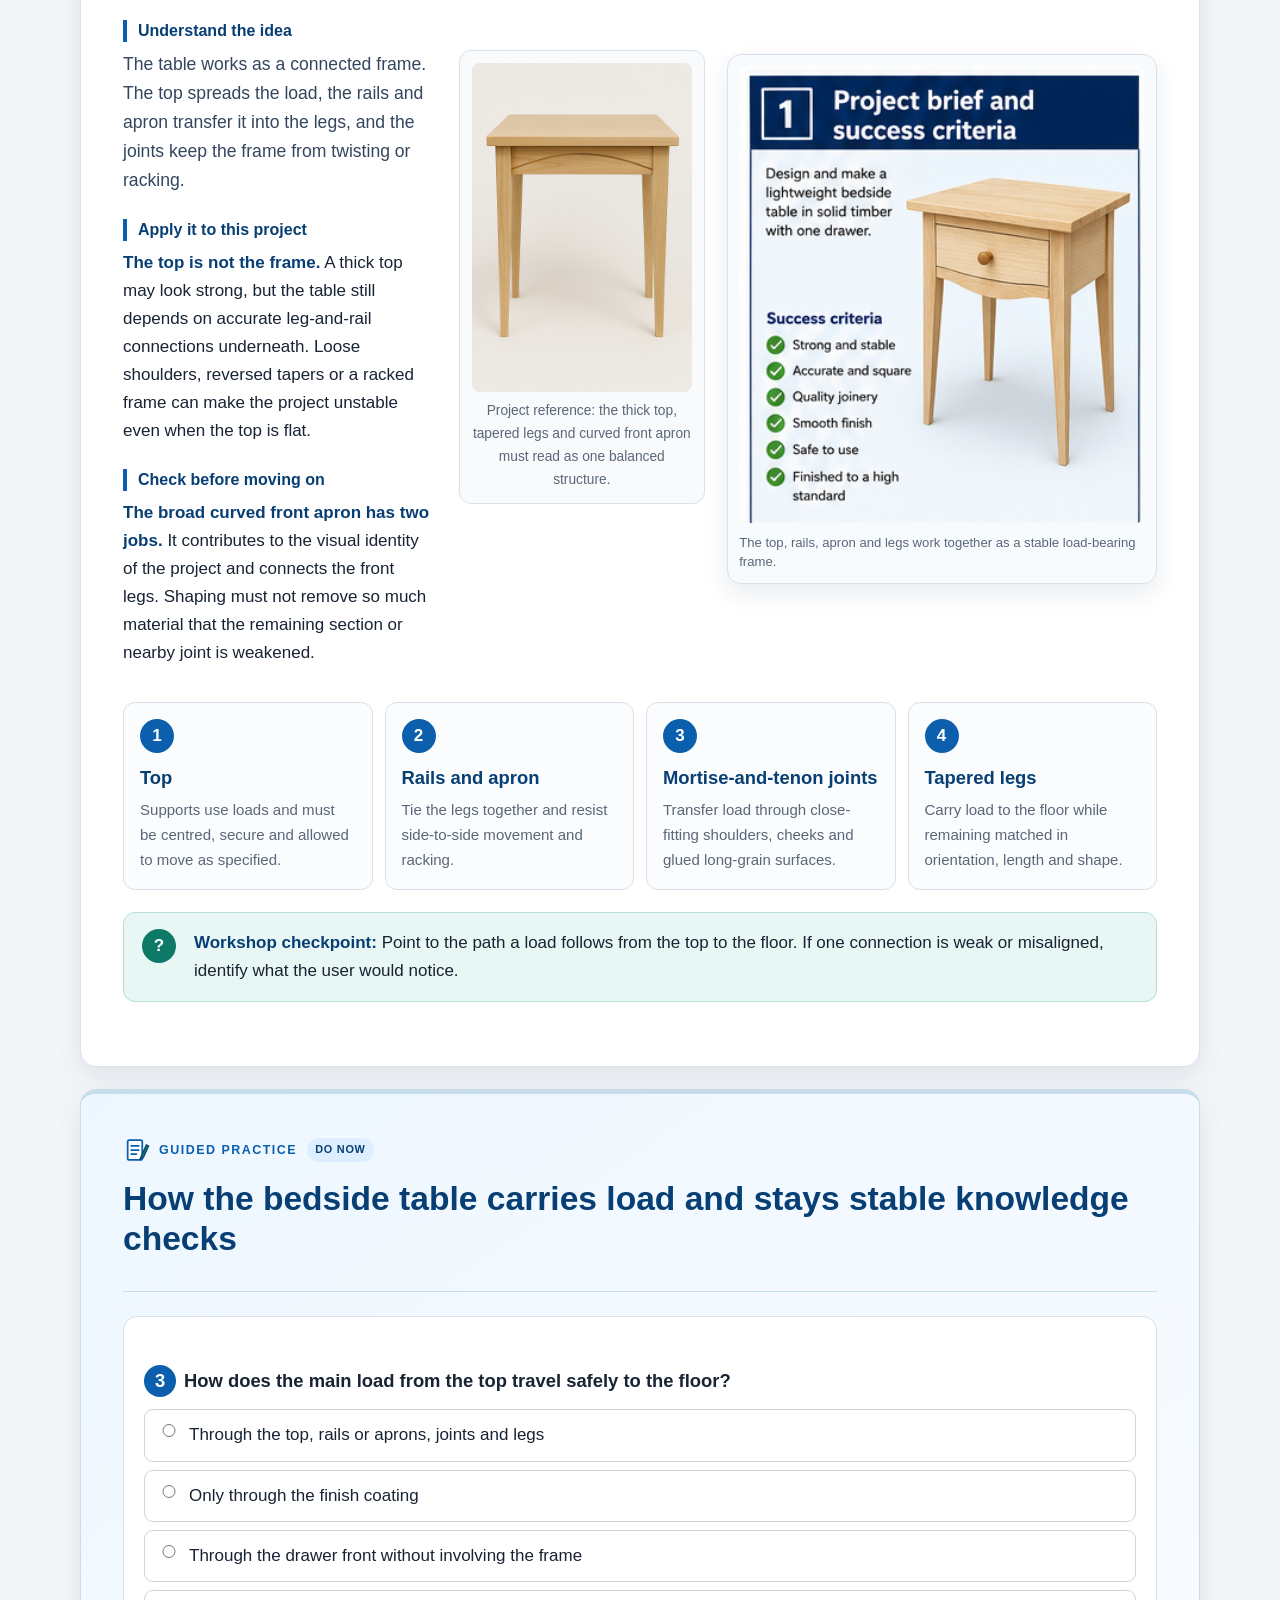
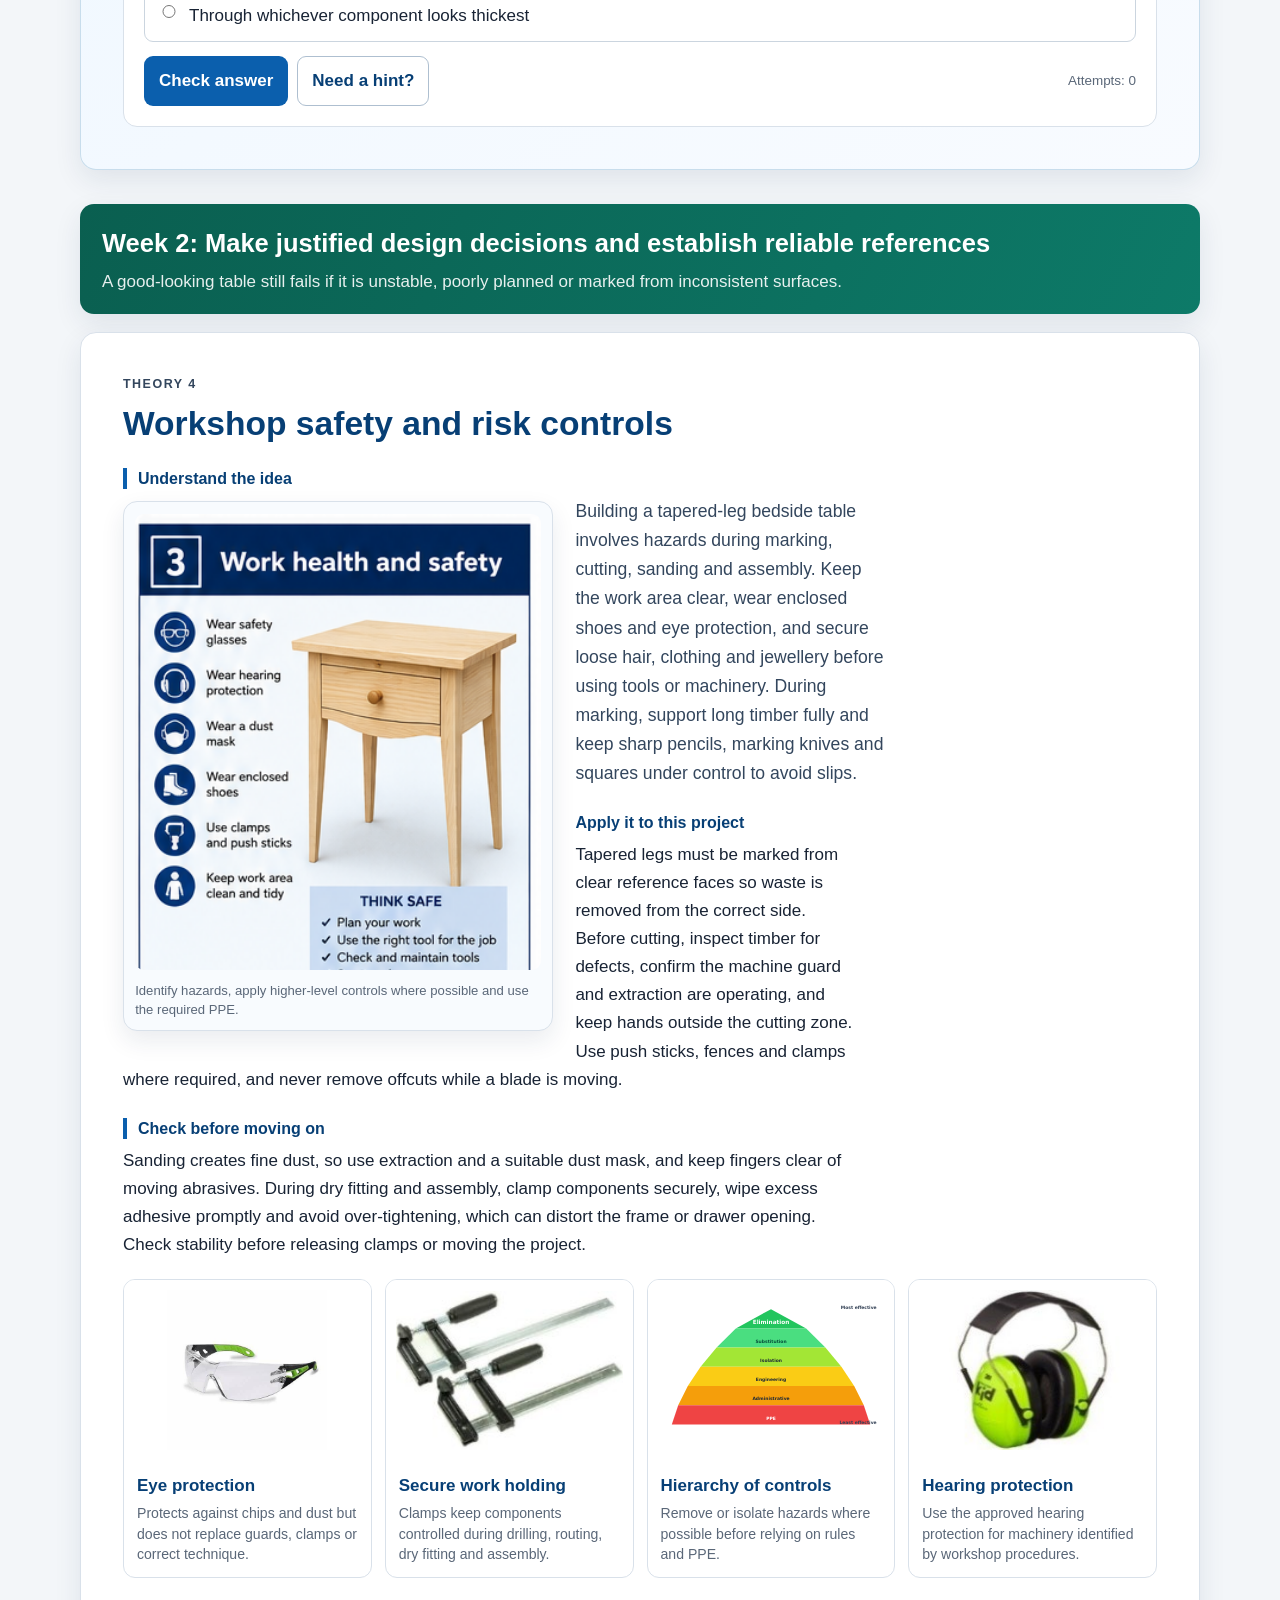
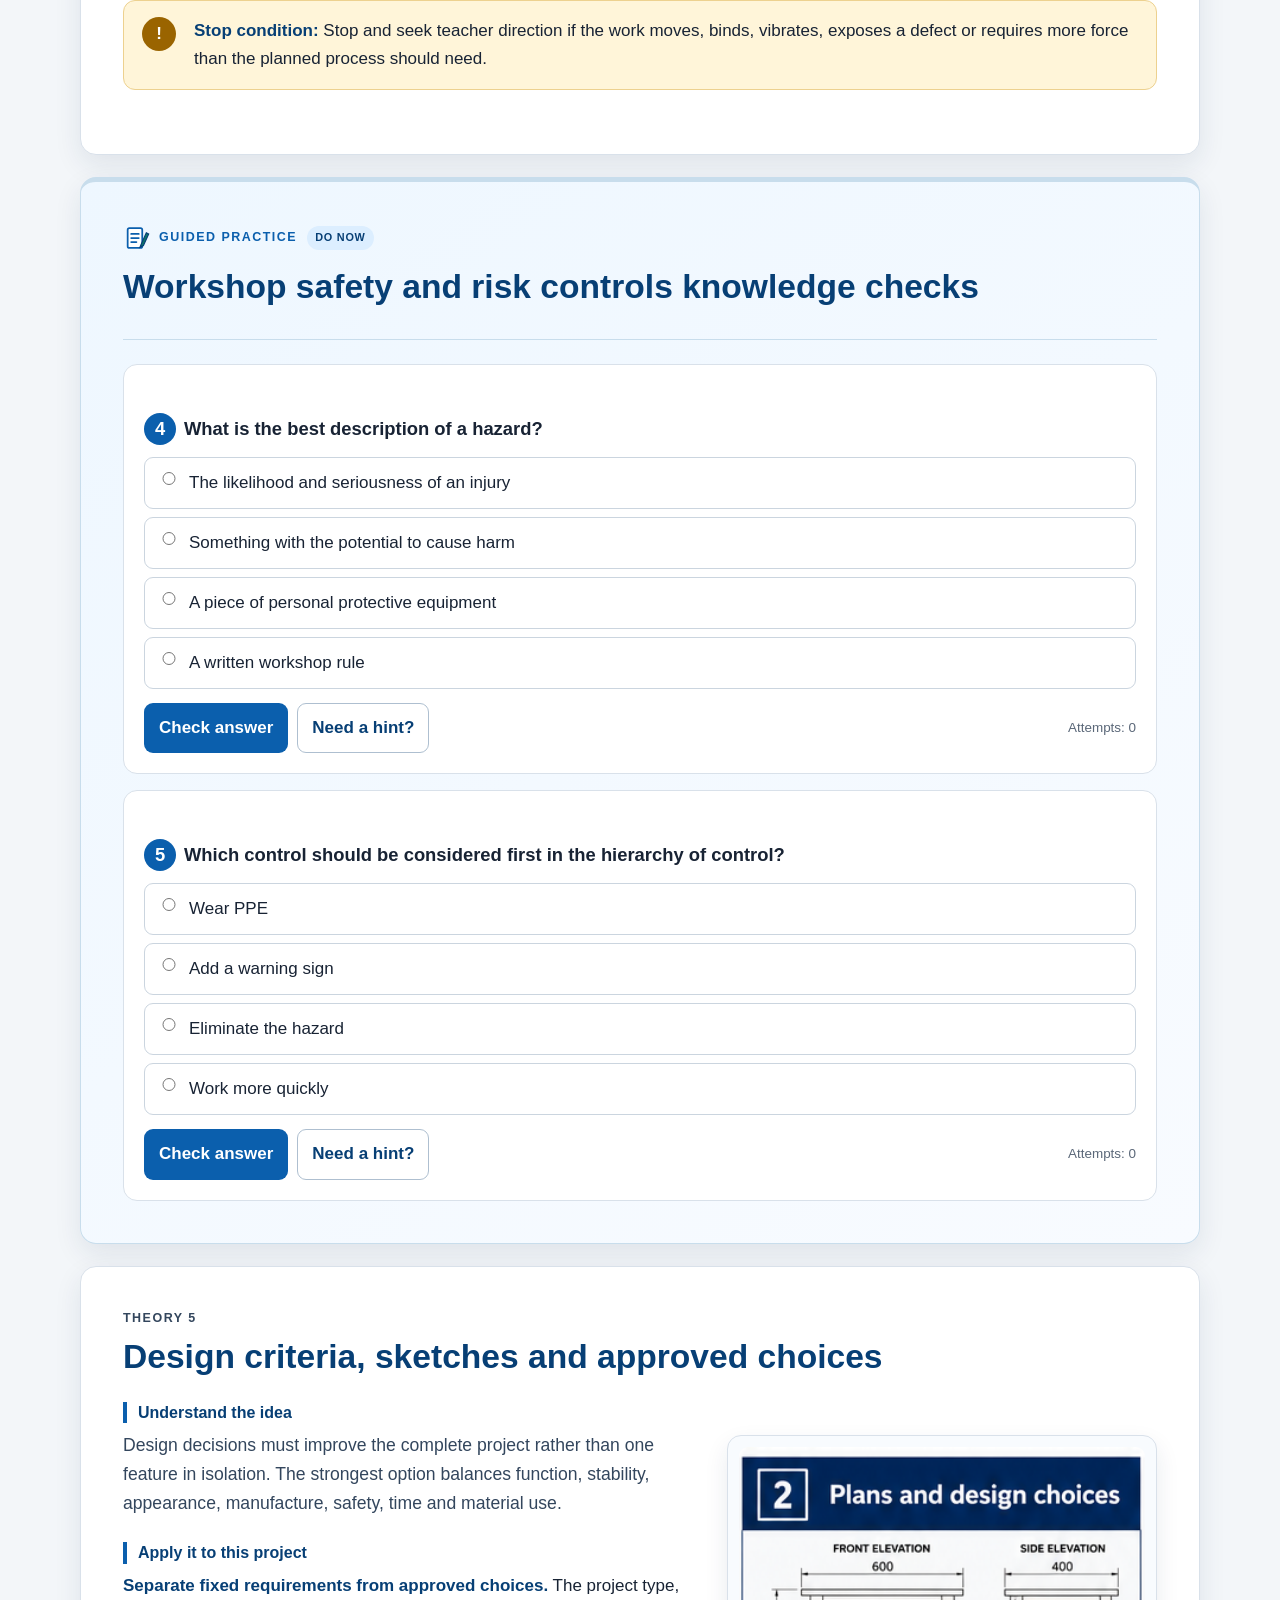
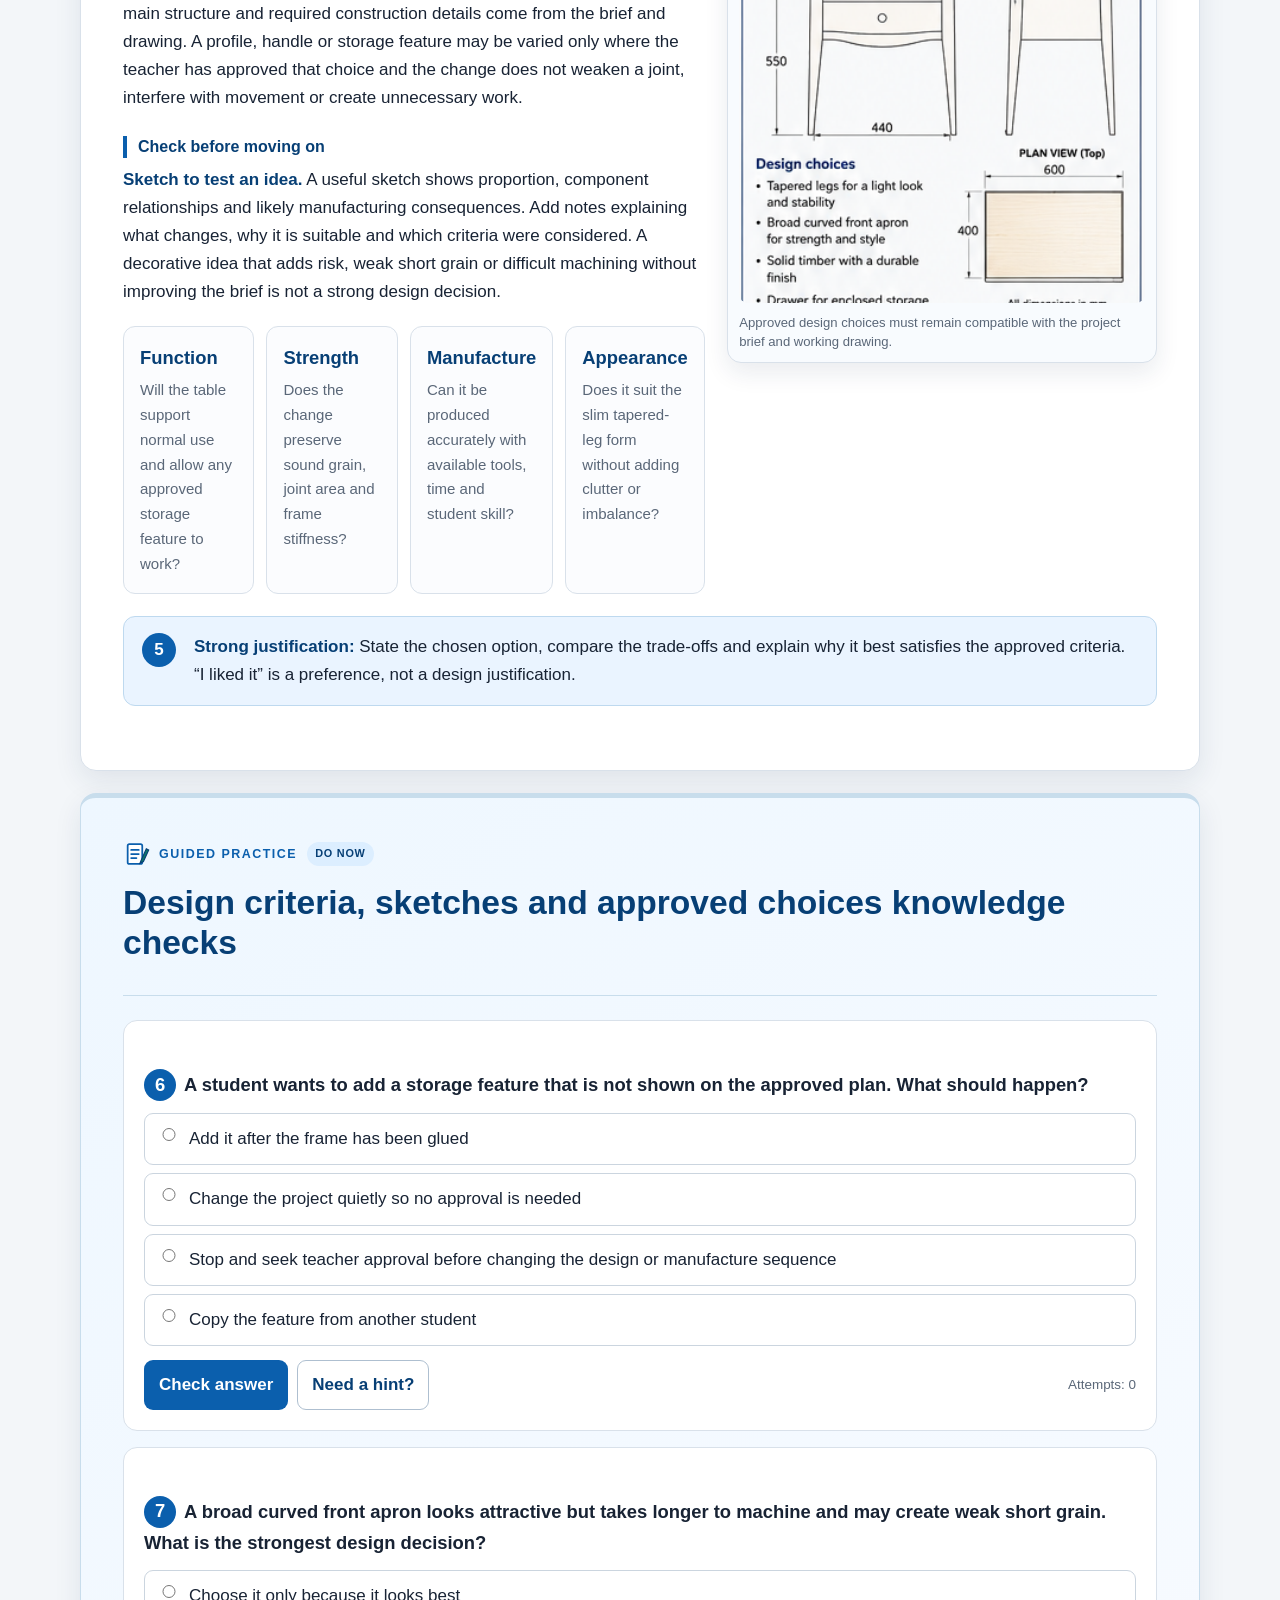
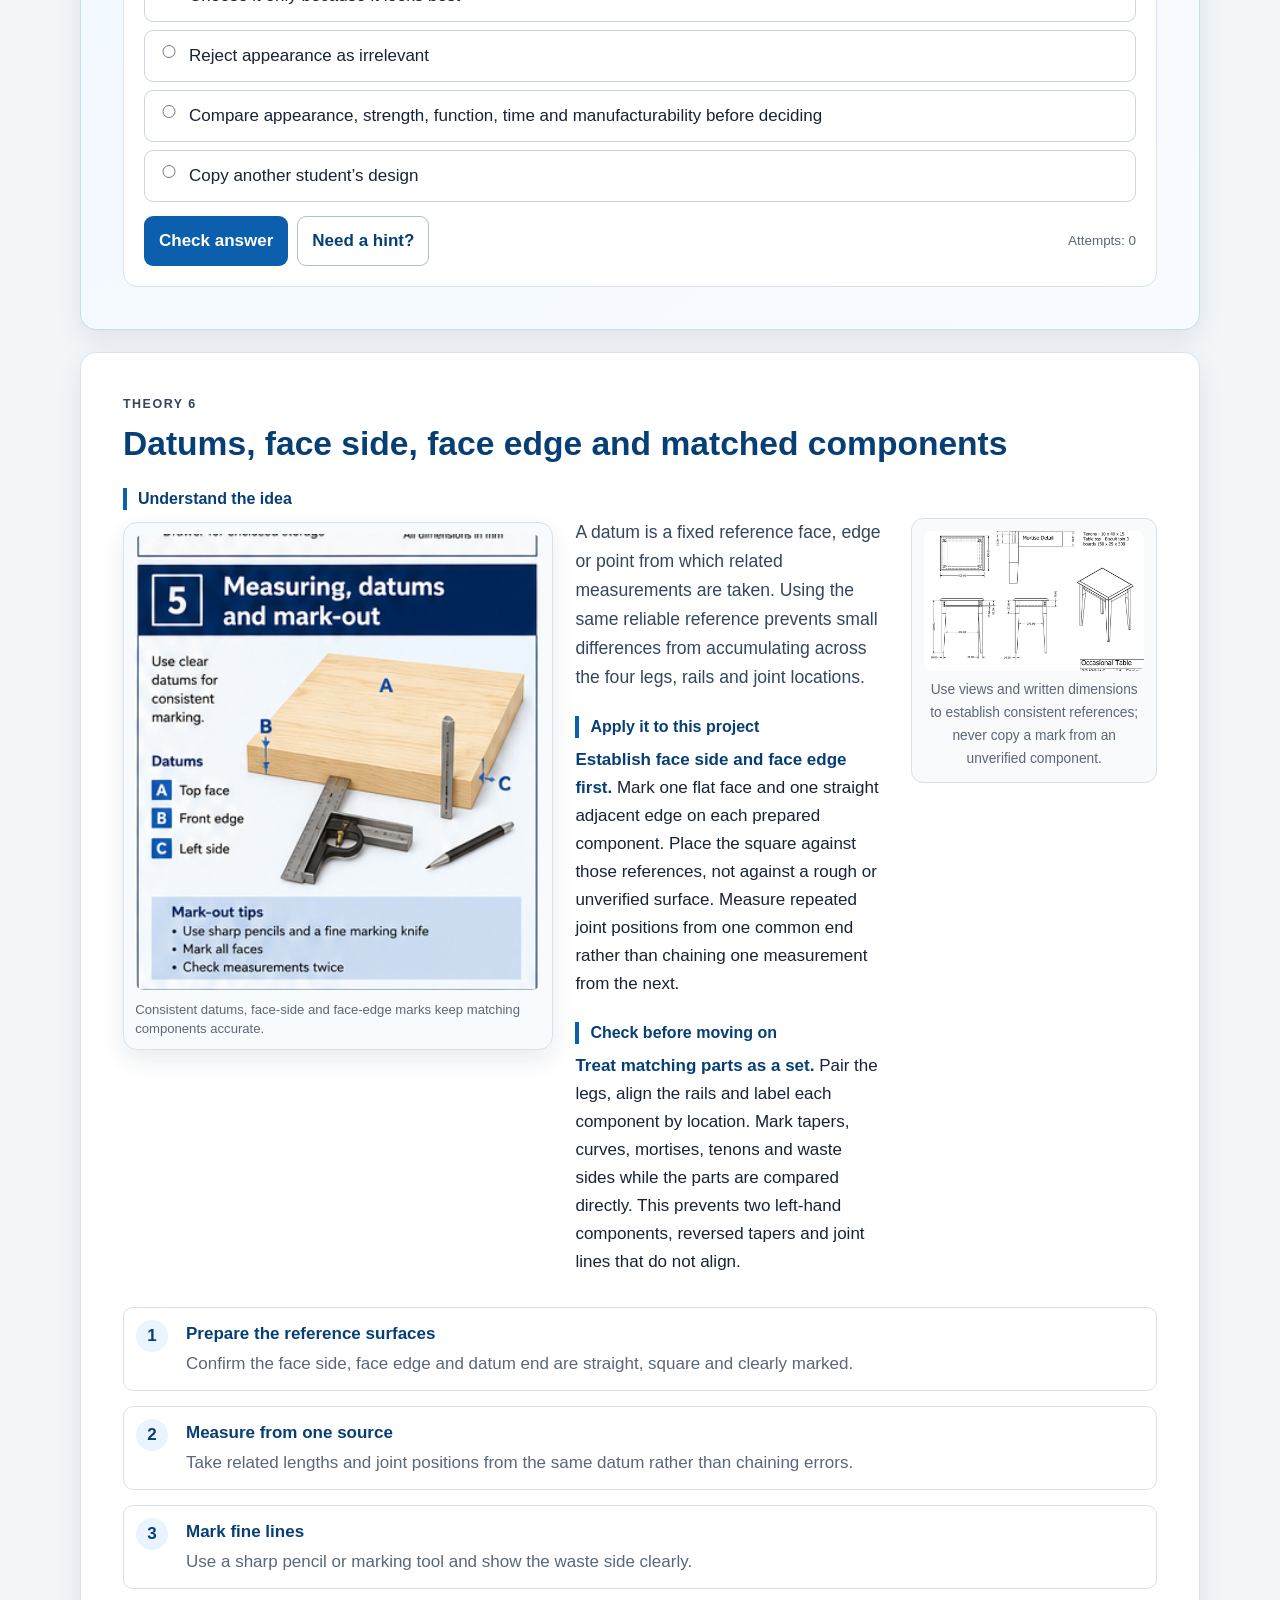
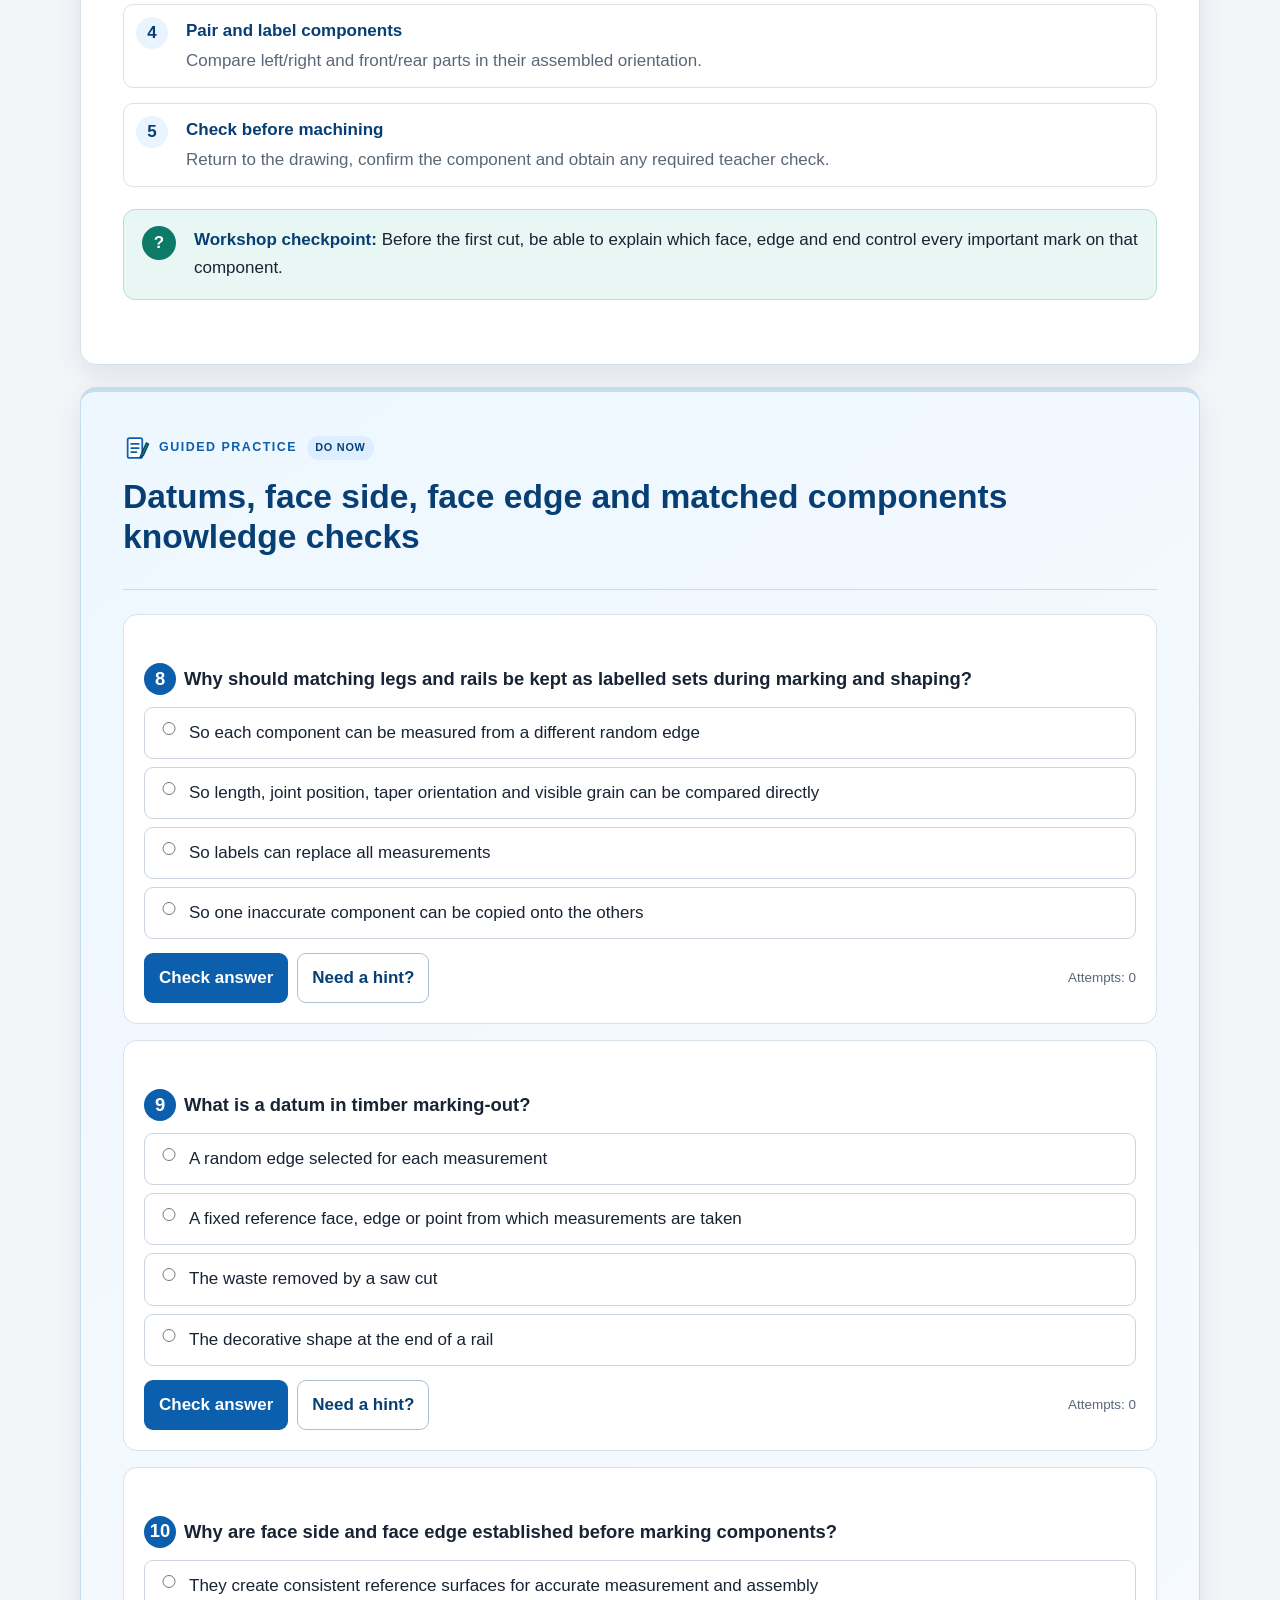
==== commit 83005296: "Revert module standardisation" ====
--- a/weeks1-2/index.html
+++ b/weeks1-2/index.html
@@ -6,7 +6,6 @@
 <meta content="Weeks 1–2 guided learning for the Year 10 timber bedside-table project: Understand the bedside-table project before any timber is cut." name="description"/>
 <title>Bedside Table – Weeks 1–2 Guided Lesson</title>
 <link href="../styles/course.css" rel="stylesheet"/>
-  <link rel="stylesheet" href="../module-standard.css?v=20260814">
 </head>
 <body>
 <a class="skip-link" href="#main-content">Skip to lesson</a>
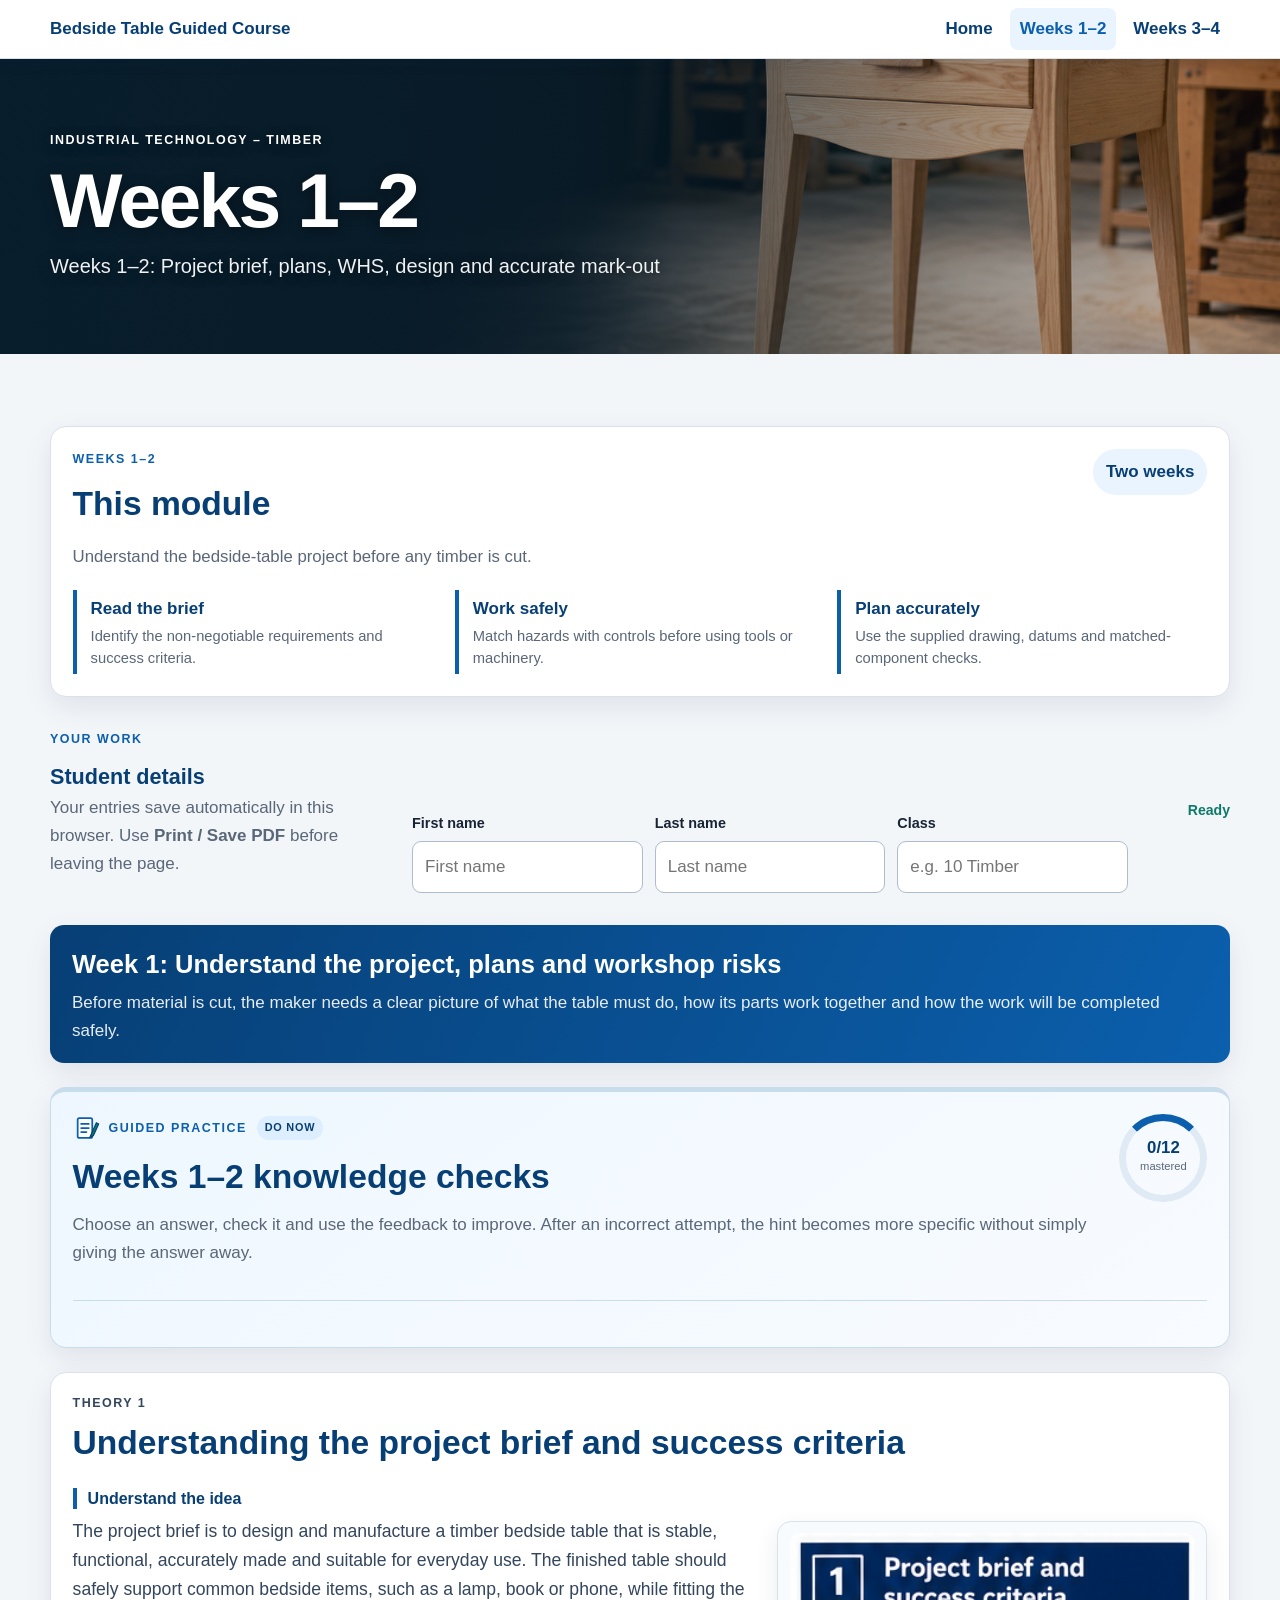
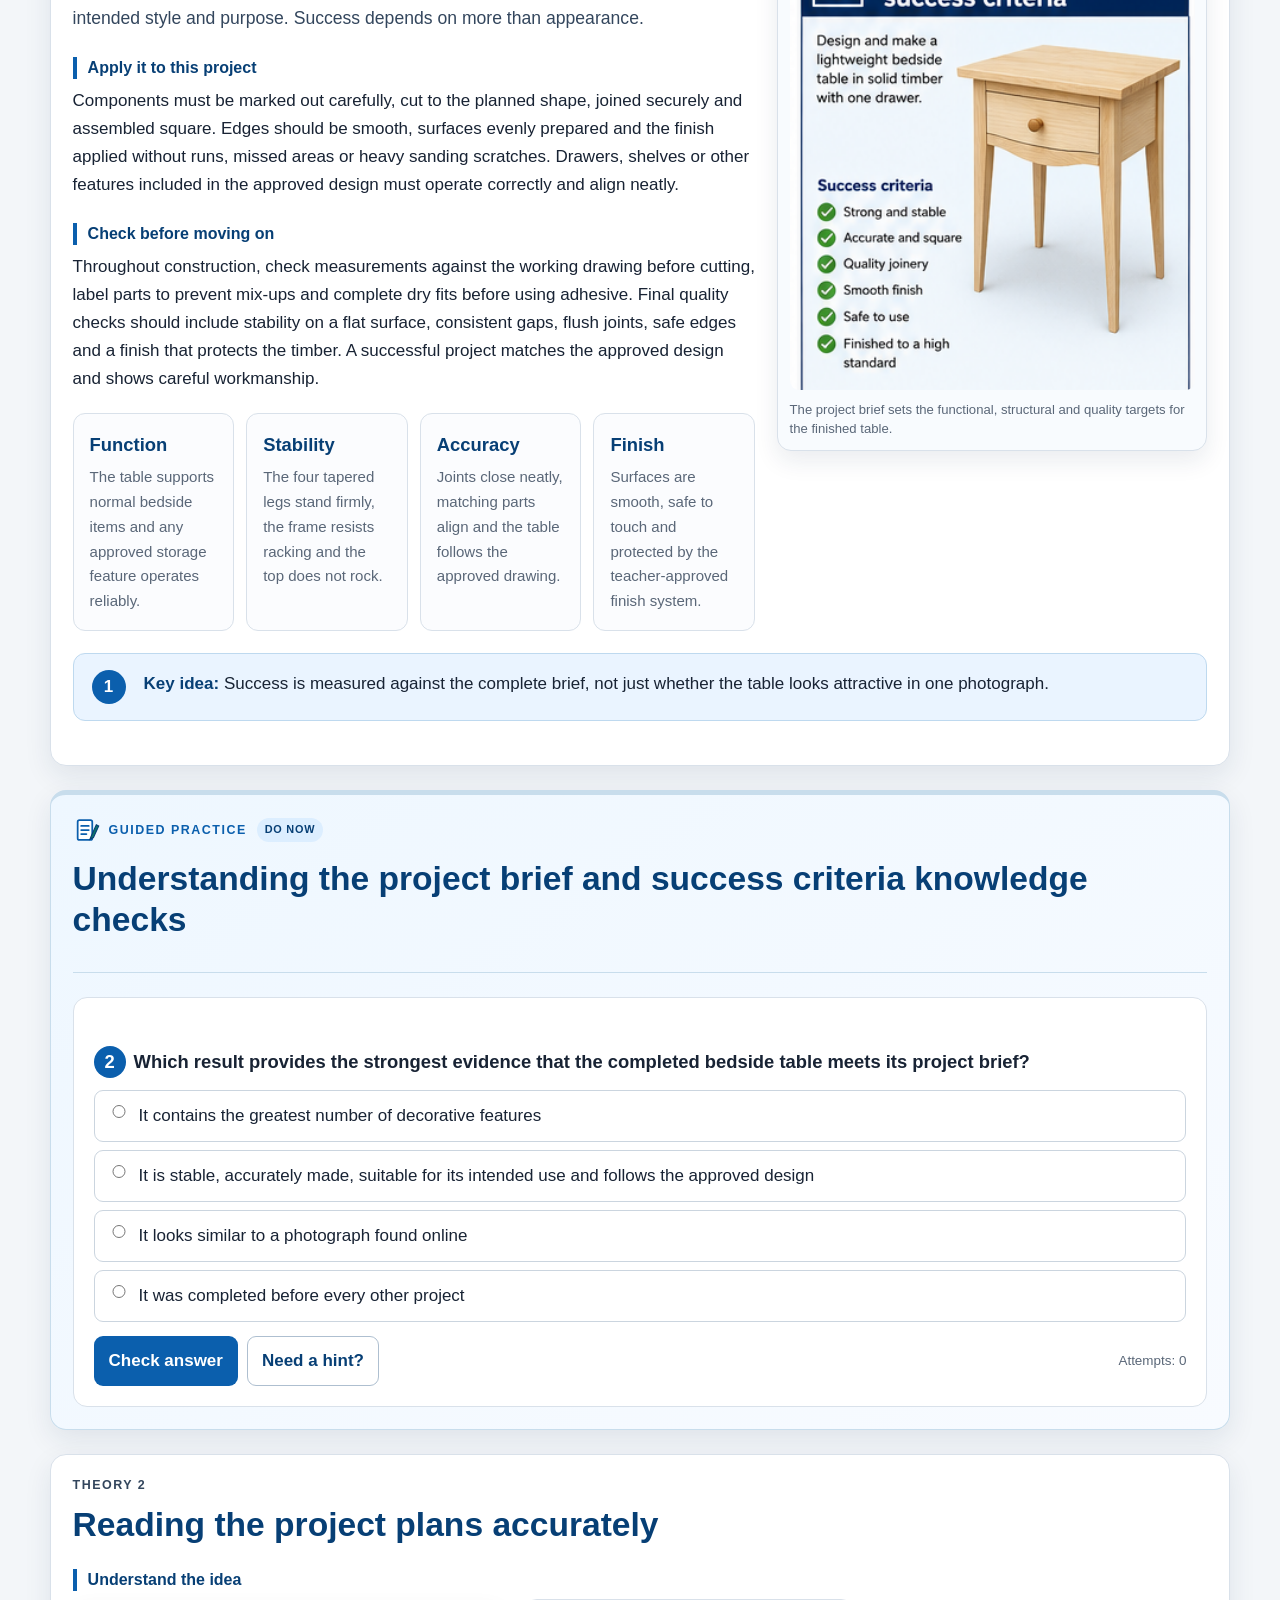
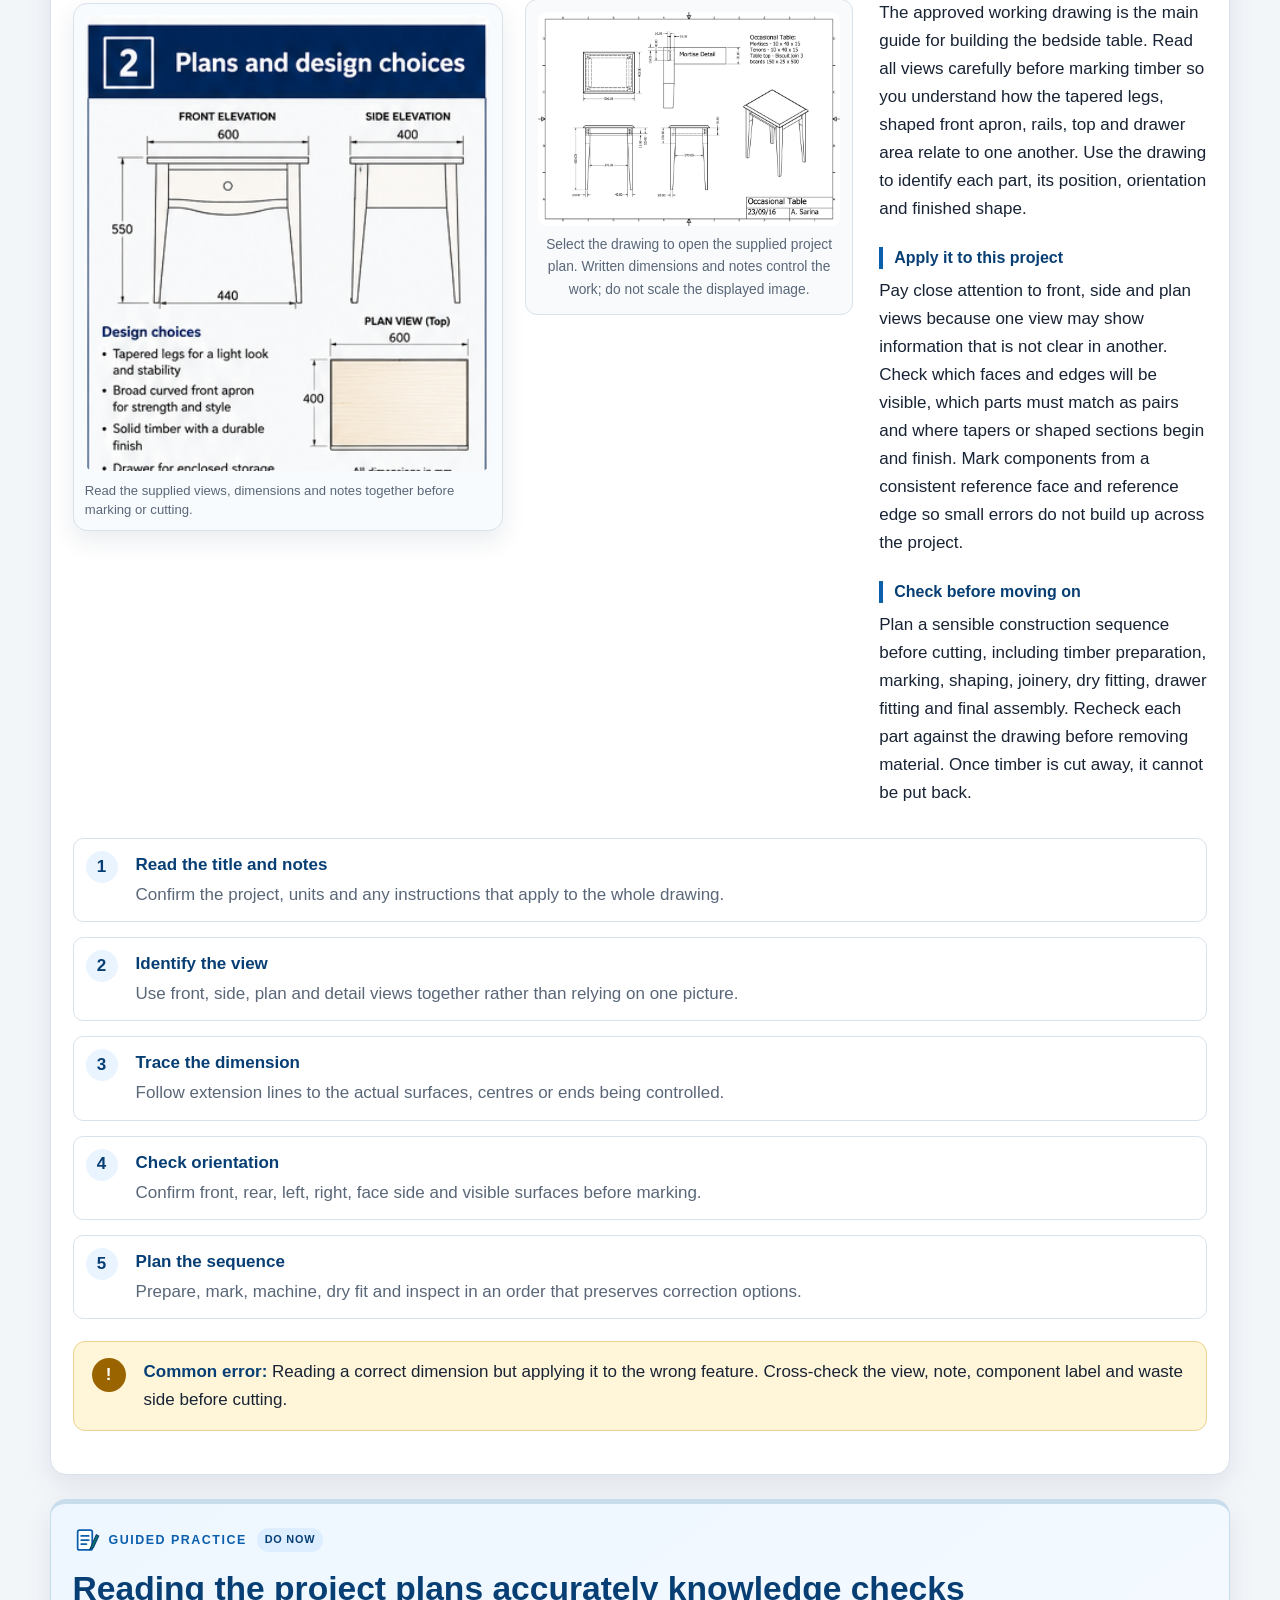
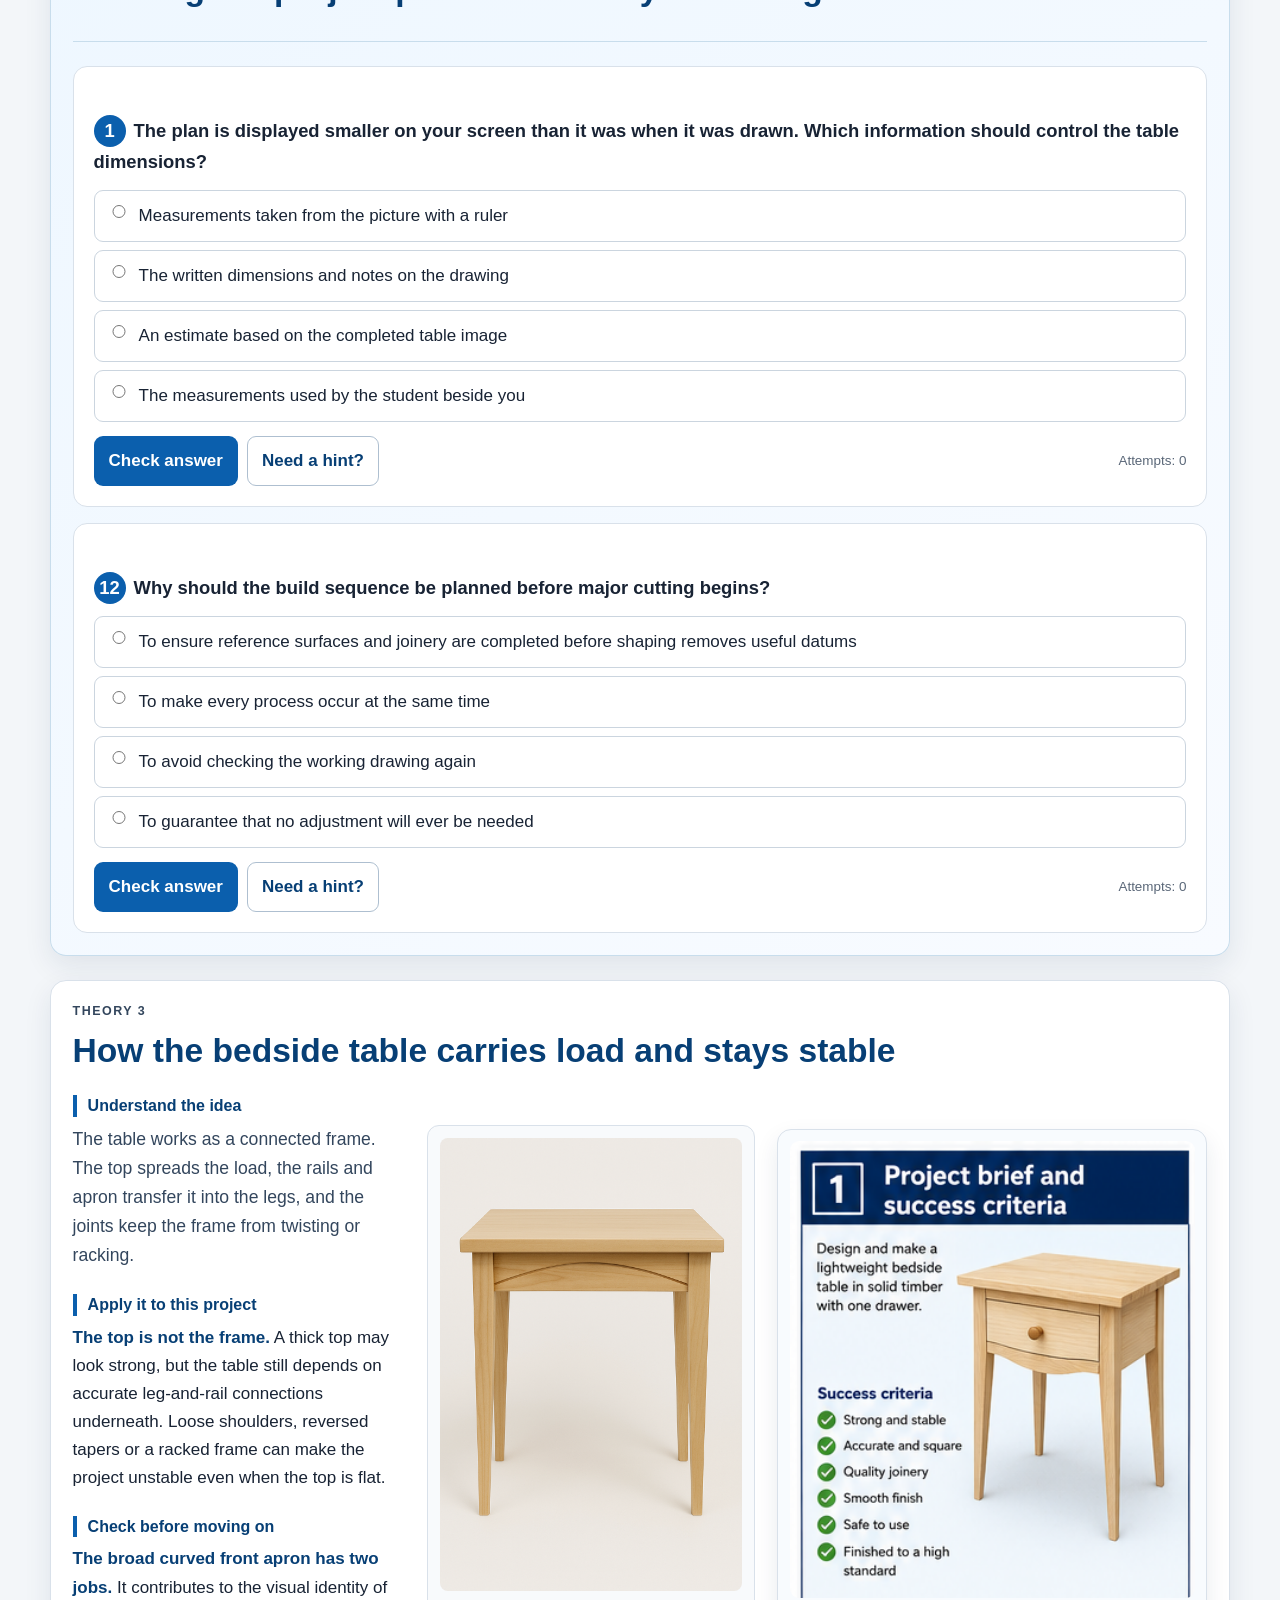
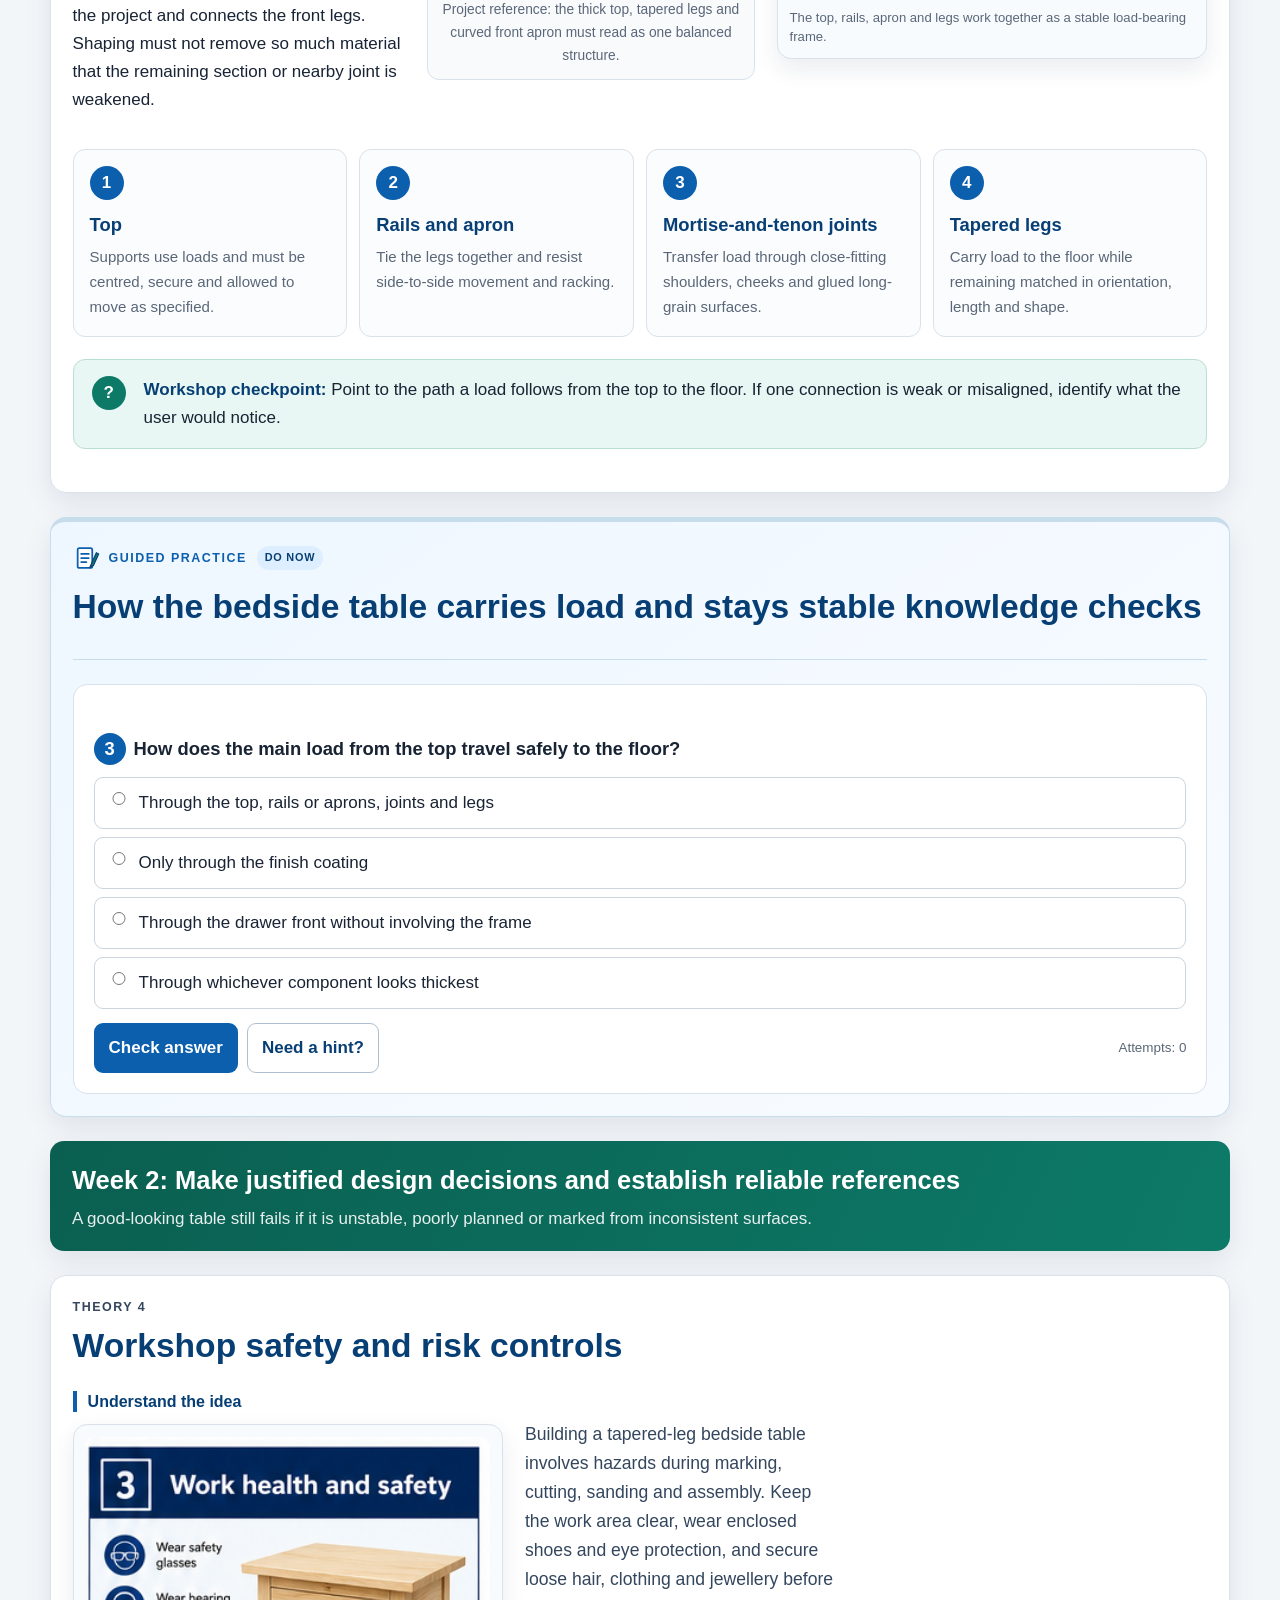
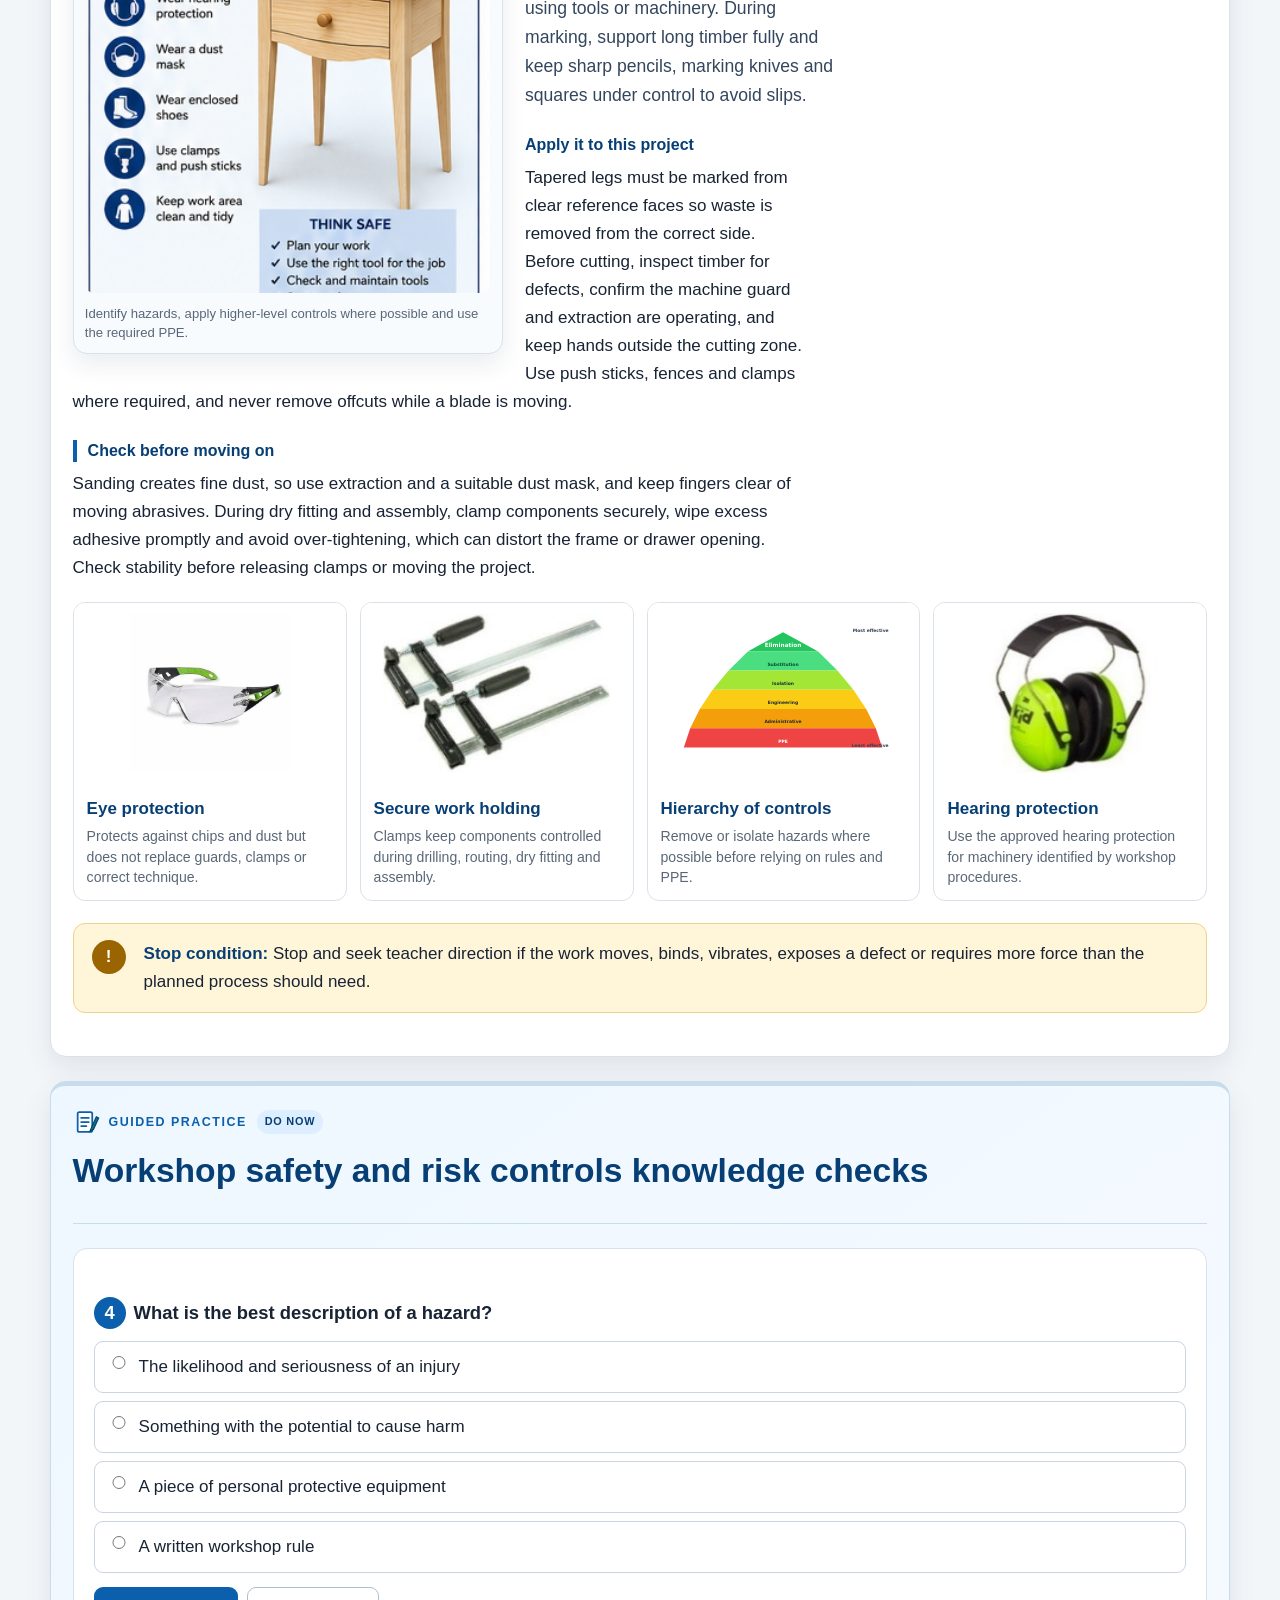
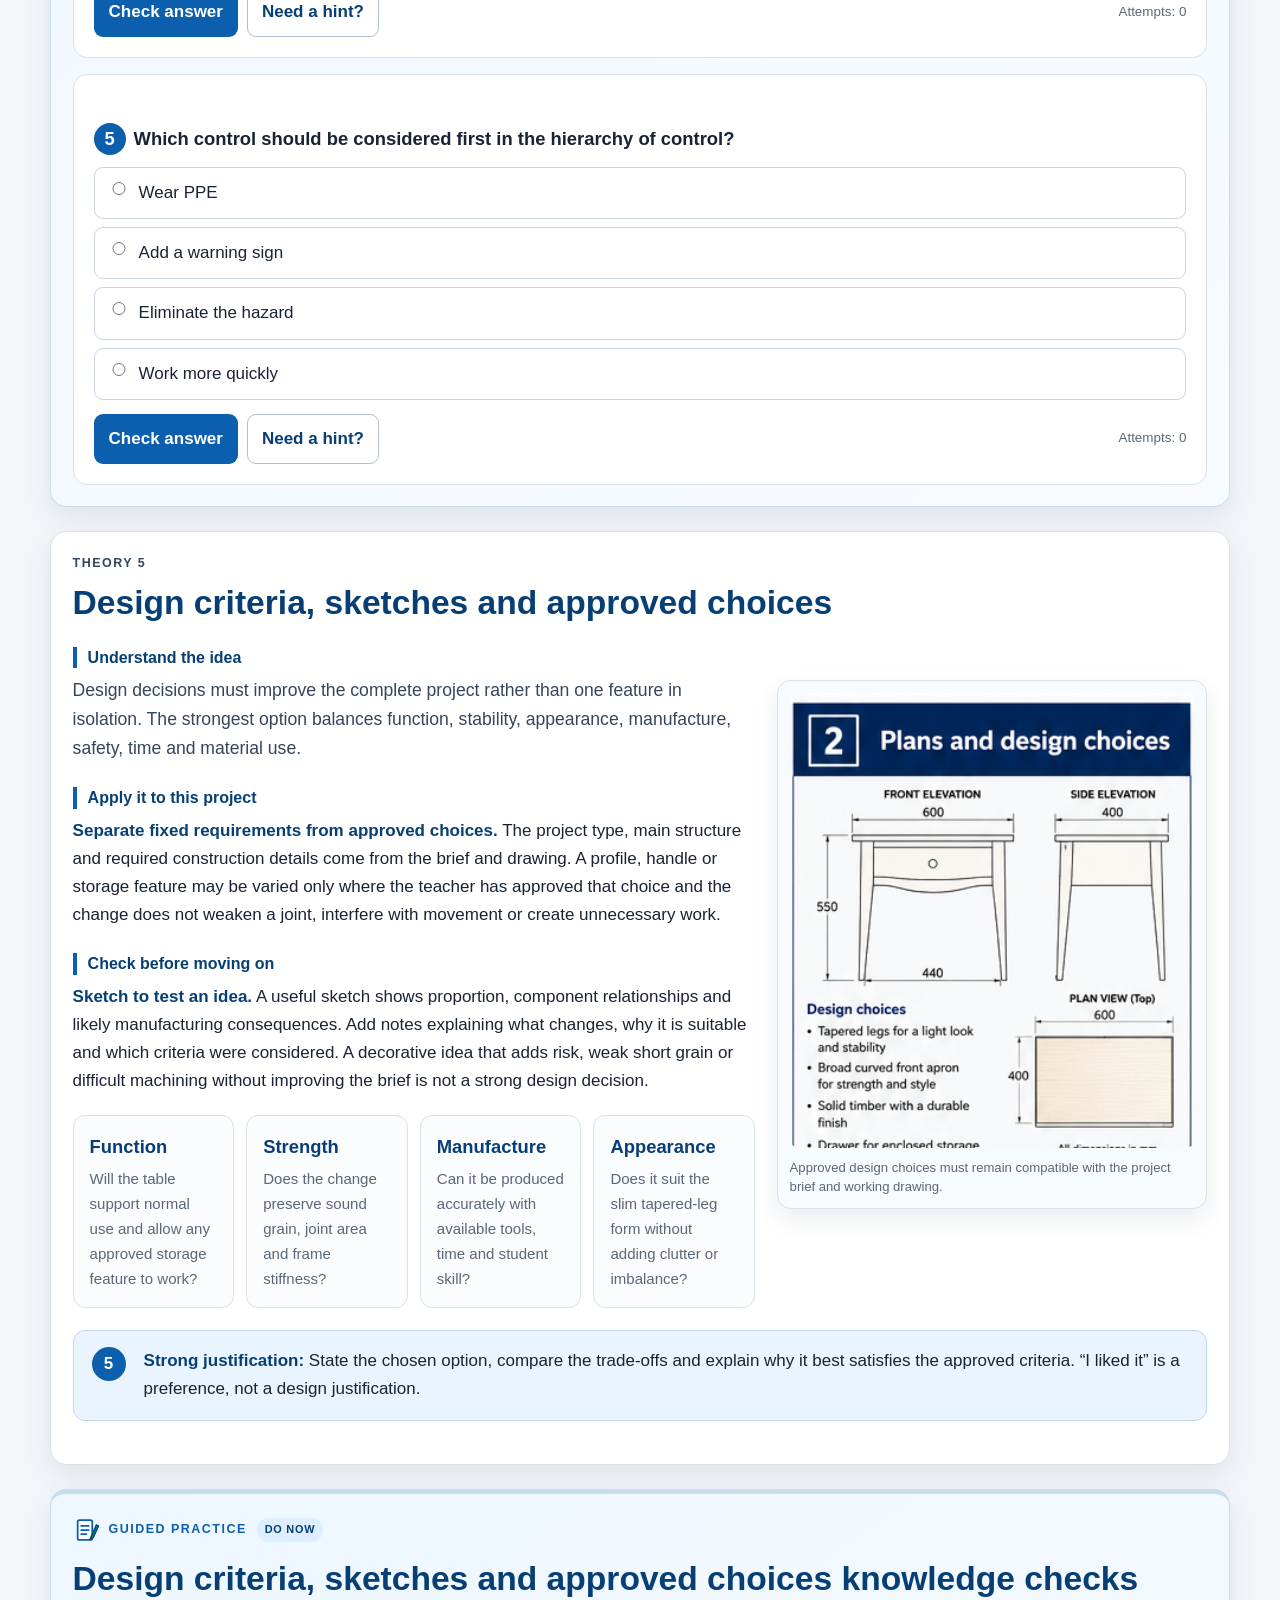
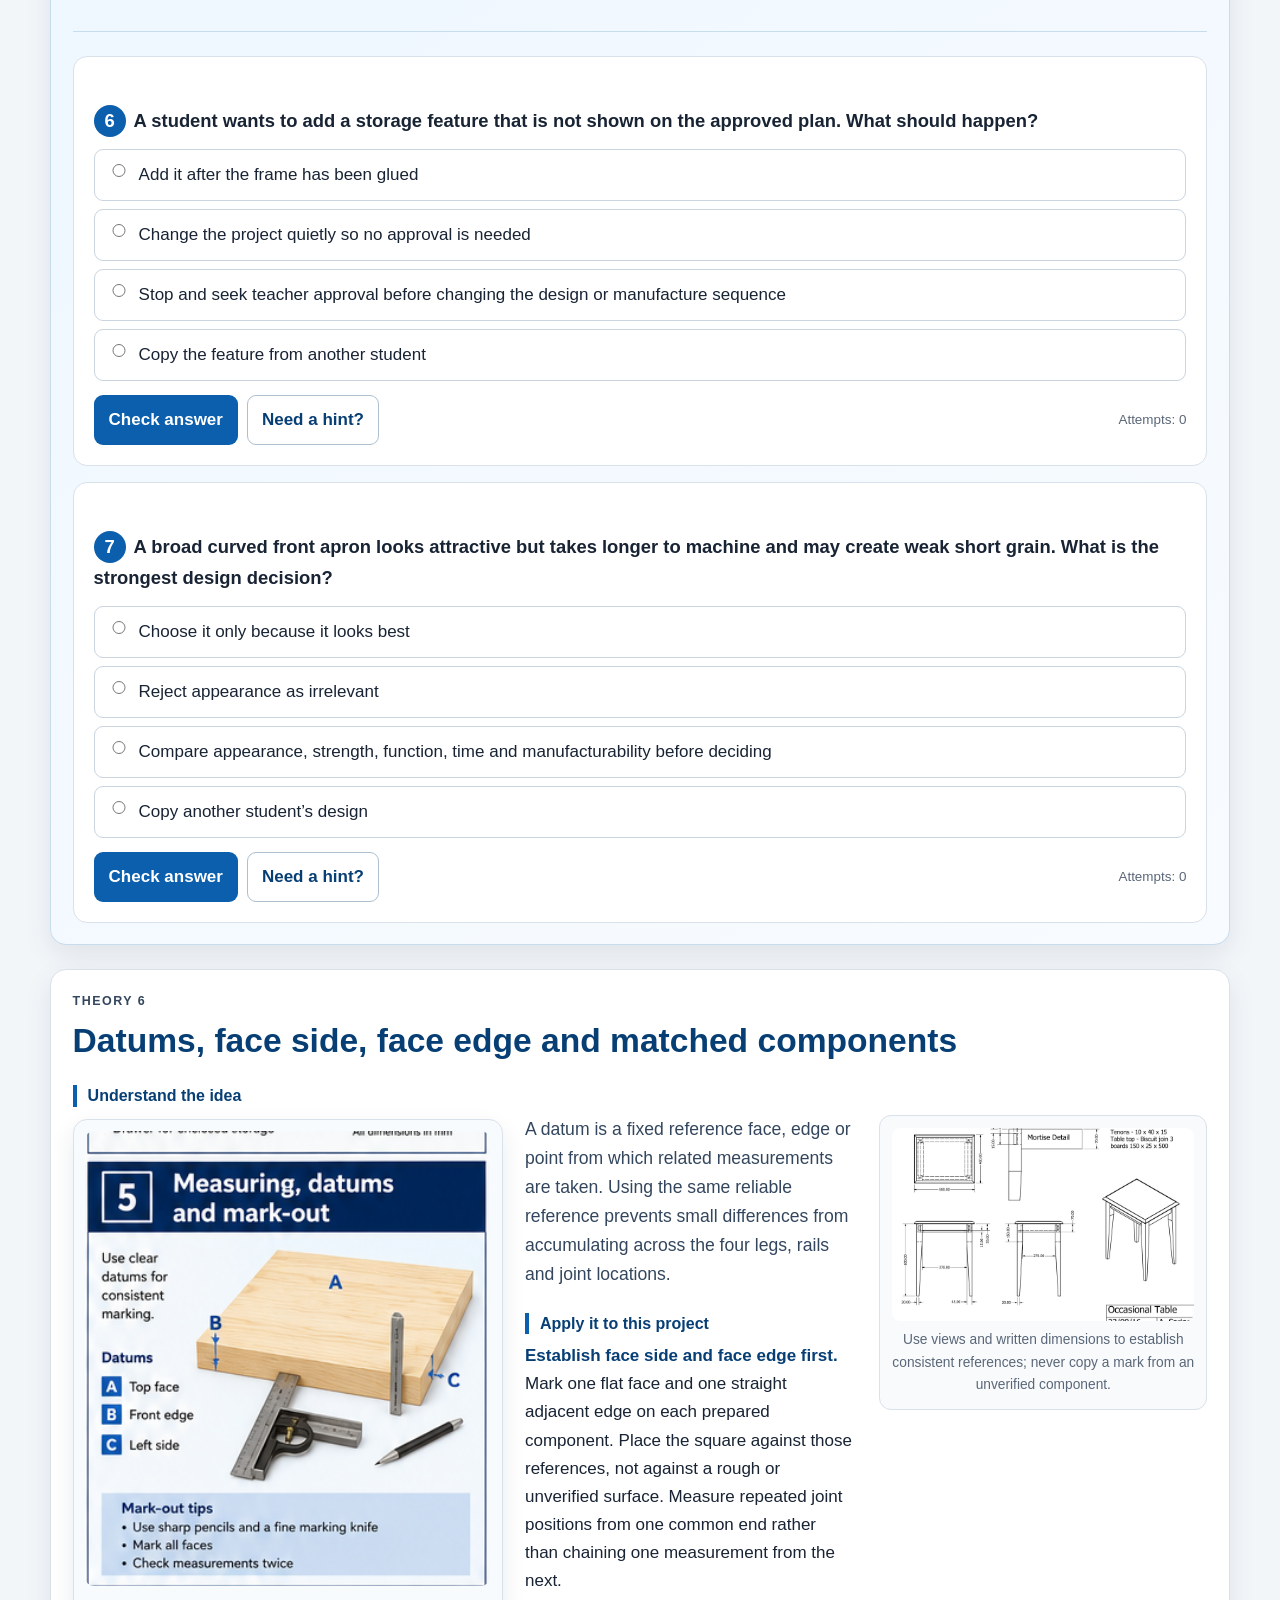
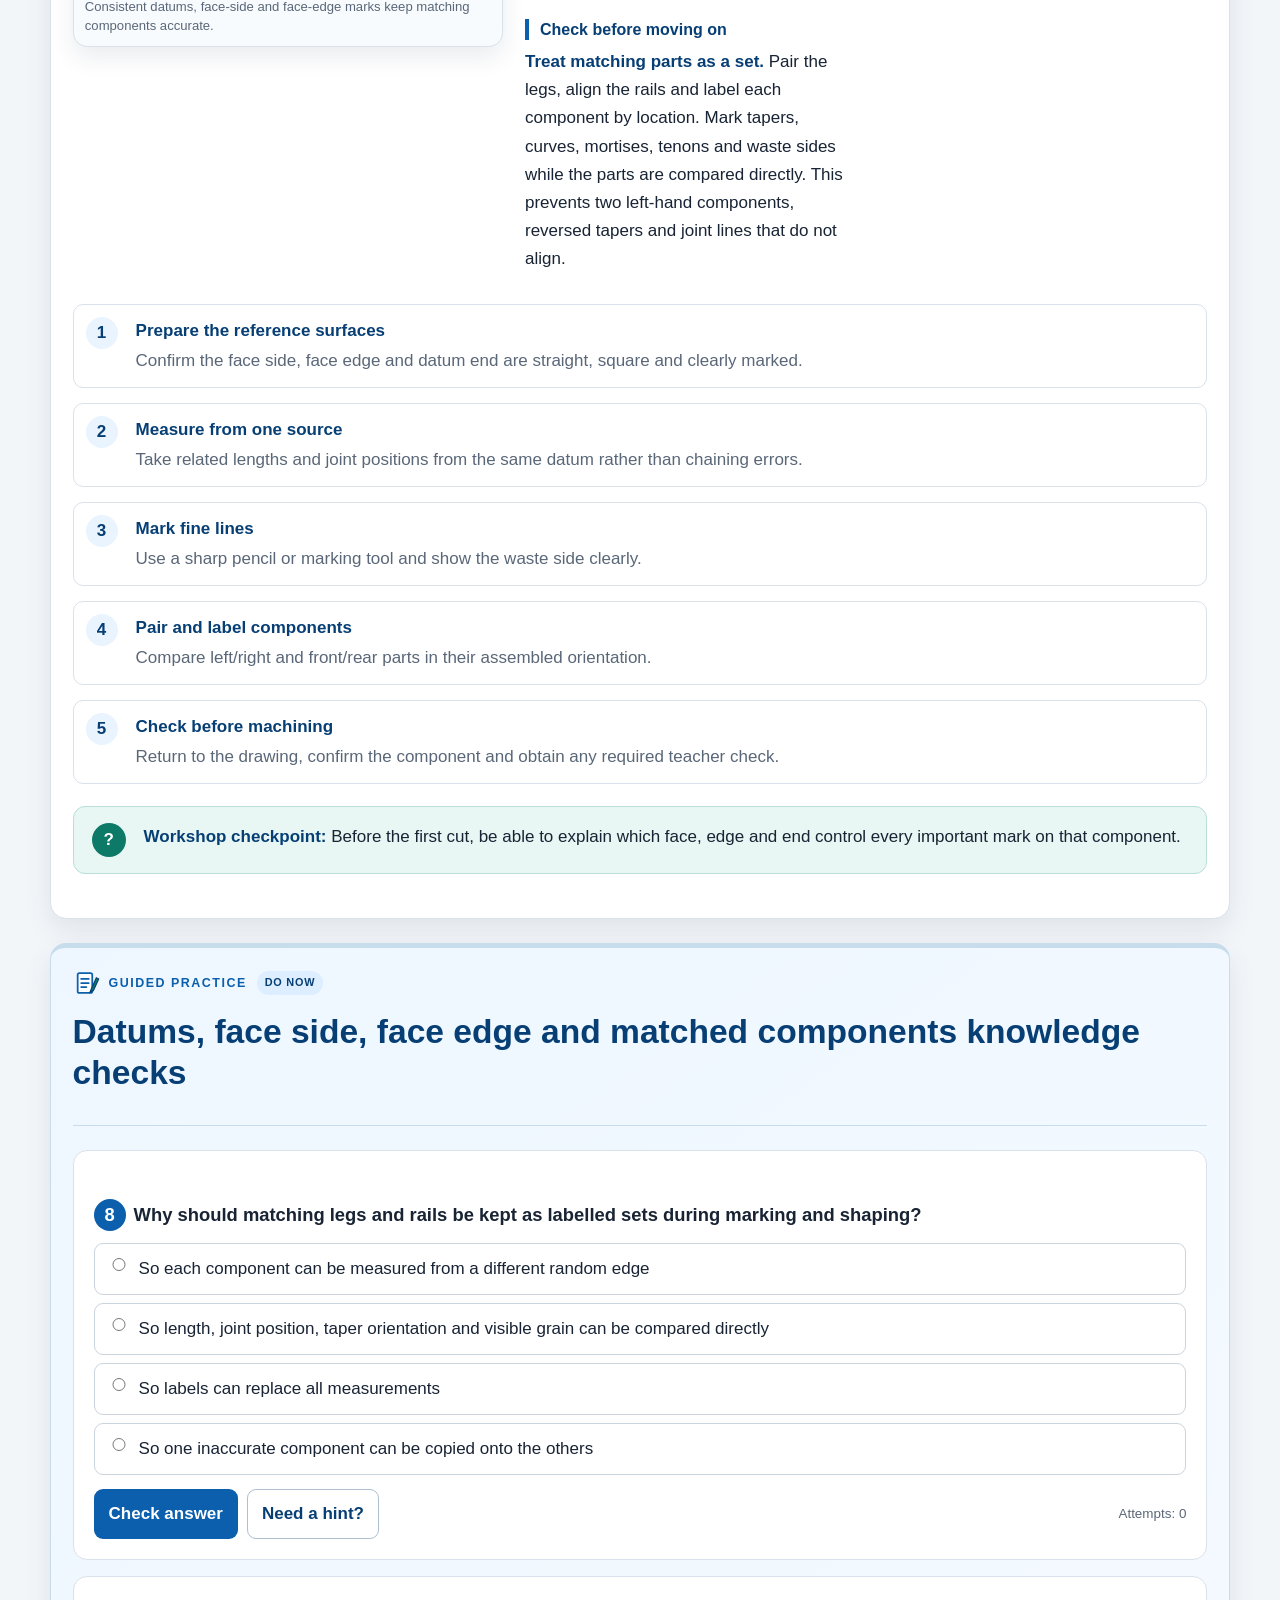
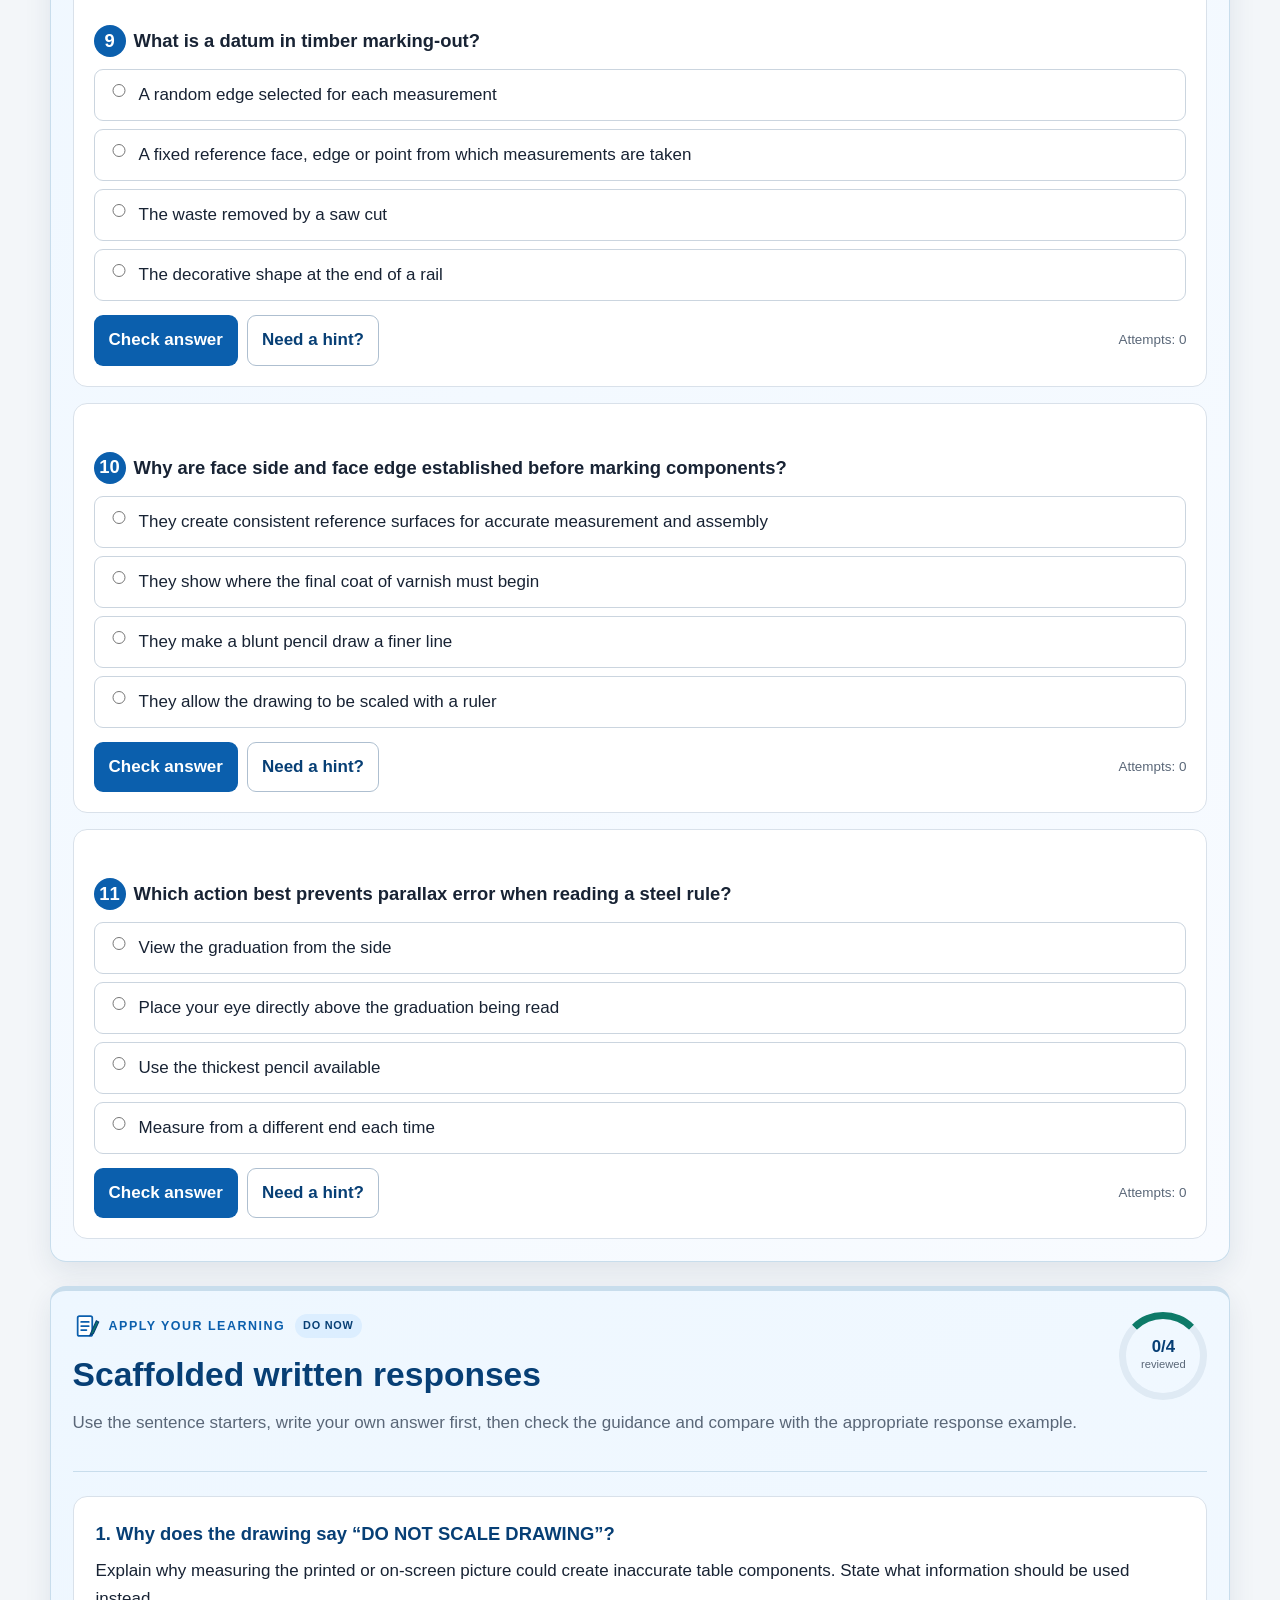
==== commit 9d52e87f: "Align Bedside Table module shell" ====
--- a/weeks1-2/index.html
+++ b/weeks1-2/index.html
@@ -6,6 +6,7 @@
 <meta content="Weeks 1–2 guided learning for the Year 10 timber bedside-table project: Understand the bedside-table project before any timber is cut." name="description"/>
 <title>Bedside Table – Weeks 1–2 Guided Lesson</title>
 <link href="../styles/course.css" rel="stylesheet"/>
+  <link rel="stylesheet" href="../styles/timber-module-alignment.css?v=1">
 </head>
 <body>
 <a class="skip-link" href="#main-content">Skip to lesson</a>
@@ -26,6 +27,14 @@
 </div>
 </header>
 <main id="main-content">
+<section aria-labelledby="lesson-overview-title" class="lesson-overview card">
+<div class="overview-heading">
+<div><p class="section-kicker">Weeks 1–2</p><h2 id="lesson-overview-title">This module</h2></div>
+<div class="time-badge">Two weeks</div>
+</div>
+<p class="module-summary">Understand the bedside-table project before any timber is cut.</p>
+<div class="module-focus"><div><strong>Read the brief</strong><span>Identify the non-negotiable requirements and success criteria.</span></div><div><strong>Work safely</strong><span>Match hazards with controls before using tools or machinery.</span></div><div><strong>Plan accurately</strong><span>Use the supplied drawing, datums and matched-component checks.</span></div></div>
+</section>
 <section aria-labelledby="student-details-title" class="student-strip card">
 <div>
 <p class="section-kicker">Your work</p>
@@ -38,14 +47,6 @@
 <label><span>Class</span><input id="student-class" placeholder="e.g. 10 Timber" type="text"/></label>
 </div>
 <div aria-live="polite" class="save-status" id="save-status" role="status">Ready</div>
-</section>
-<section aria-labelledby="lesson-overview-title" class="lesson-overview card">
-<div class="overview-heading">
-<div><p class="section-kicker">Weeks 1–2</p><h2 id="lesson-overview-title">This module</h2></div>
-<div class="time-badge">Two weeks</div>
-</div>
-<p class="module-summary">Understand the bedside-table project before any timber is cut.</p>
-<div class="module-focus"><div><strong>Read the brief</strong><span>Identify the non-negotiable requirements and success criteria.</span></div><div><strong>Work safely</strong><span>Match hazards with controls before using tools or machinery.</span></div><div><strong>Plan accurately</strong><span>Use the supplied drawing, datums and matched-component checks.</span></div></div>
 </section>
 <nav aria-label="Weeks 1–2 lesson sections" class="lesson-nav card screen-only"><a href="#week1">Week 1</a><a href="#brief">The brief</a><a href="#plans">Working drawings</a><a href="#structure">Structure and WHS</a><a href="#week2">Week 2</a><a href="#whs">Design decisions</a><a href="#design">Datums</a><a href="#datums">Matched parts</a><a href="#knowledge-checks">Guided checks</a><a href="#written-application">Written responses</a></nav>
 <div class="part-banner" id="week1">
--- a/styles/timber-module-alignment.css
+++ b/styles/timber-module-alignment.css
@@ -0,0 +1,110 @@
+:root {
+  --timber-gutter: 36px;
+}
+
+.course-bar-inner,
+.lesson-hero .hero-inner,
+main#main-content,
+footer {
+  width: min(calc(100% - (var(--timber-gutter) * 2)), 1180px);
+  max-width: 1180px;
+  margin-inline: auto;
+}
+
+.lesson-hero {
+  min-height: 295px;
+  display: grid;
+  align-items: center;
+}
+
+.lesson-hero .hero-inner {
+  min-height: 295px;
+}
+
+.lesson-hero h1 {
+  font-size: 4.8rem;
+  line-height: 1.15;
+  letter-spacing: -0.035em;
+}
+
+.lesson-hero + main,
+main#main-content {
+  margin-top: 0;
+}
+
+main#main-content {
+  padding: 72px 0 90px;
+}
+
+main#main-content > * {
+  margin-block: 0;
+}
+
+main#main-content > * + * {
+  margin-top: 24px;
+}
+
+.card,
+.textbook-section,
+.activity-section,
+.completion-card {
+  padding: 21.6px;
+  border-radius: 16px;
+}
+
+.lesson-overview {
+  min-height: 260px;
+}
+
+.student-strip.card {
+  display: grid;
+  grid-template-columns: minmax(220px, 0.85fr) minmax(0, 1.8fr) auto;
+  gap: 24px;
+  align-items: end;
+  padding: 8px 0;
+  border: 0;
+  border-radius: 0;
+  background: transparent;
+  box-shadow: none;
+}
+
+.student-fields {
+  grid-template-columns: repeat(3, minmax(0, 1fr));
+}
+
+@media (max-width: 680px) {
+  :root {
+    --timber-gutter: 32px;
+  }
+
+  .lesson-hero,
+  .lesson-hero .hero-inner {
+    min-height: 295px;
+  }
+
+  .lesson-hero h1 {
+    font-size: 2.5rem;
+    line-height: 1.15;
+  }
+
+  main#main-content {
+    padding-top: 48px;
+  }
+
+  .card,
+  .textbook-section,
+  .activity-section,
+  .completion-card {
+    padding: 21px 18px;
+  }
+
+  .student-strip.card {
+    grid-template-columns: 1fr;
+    padding-inline: 0;
+  }
+
+  .student-fields {
+    grid-template-columns: 1fr;
+  }
+}
+
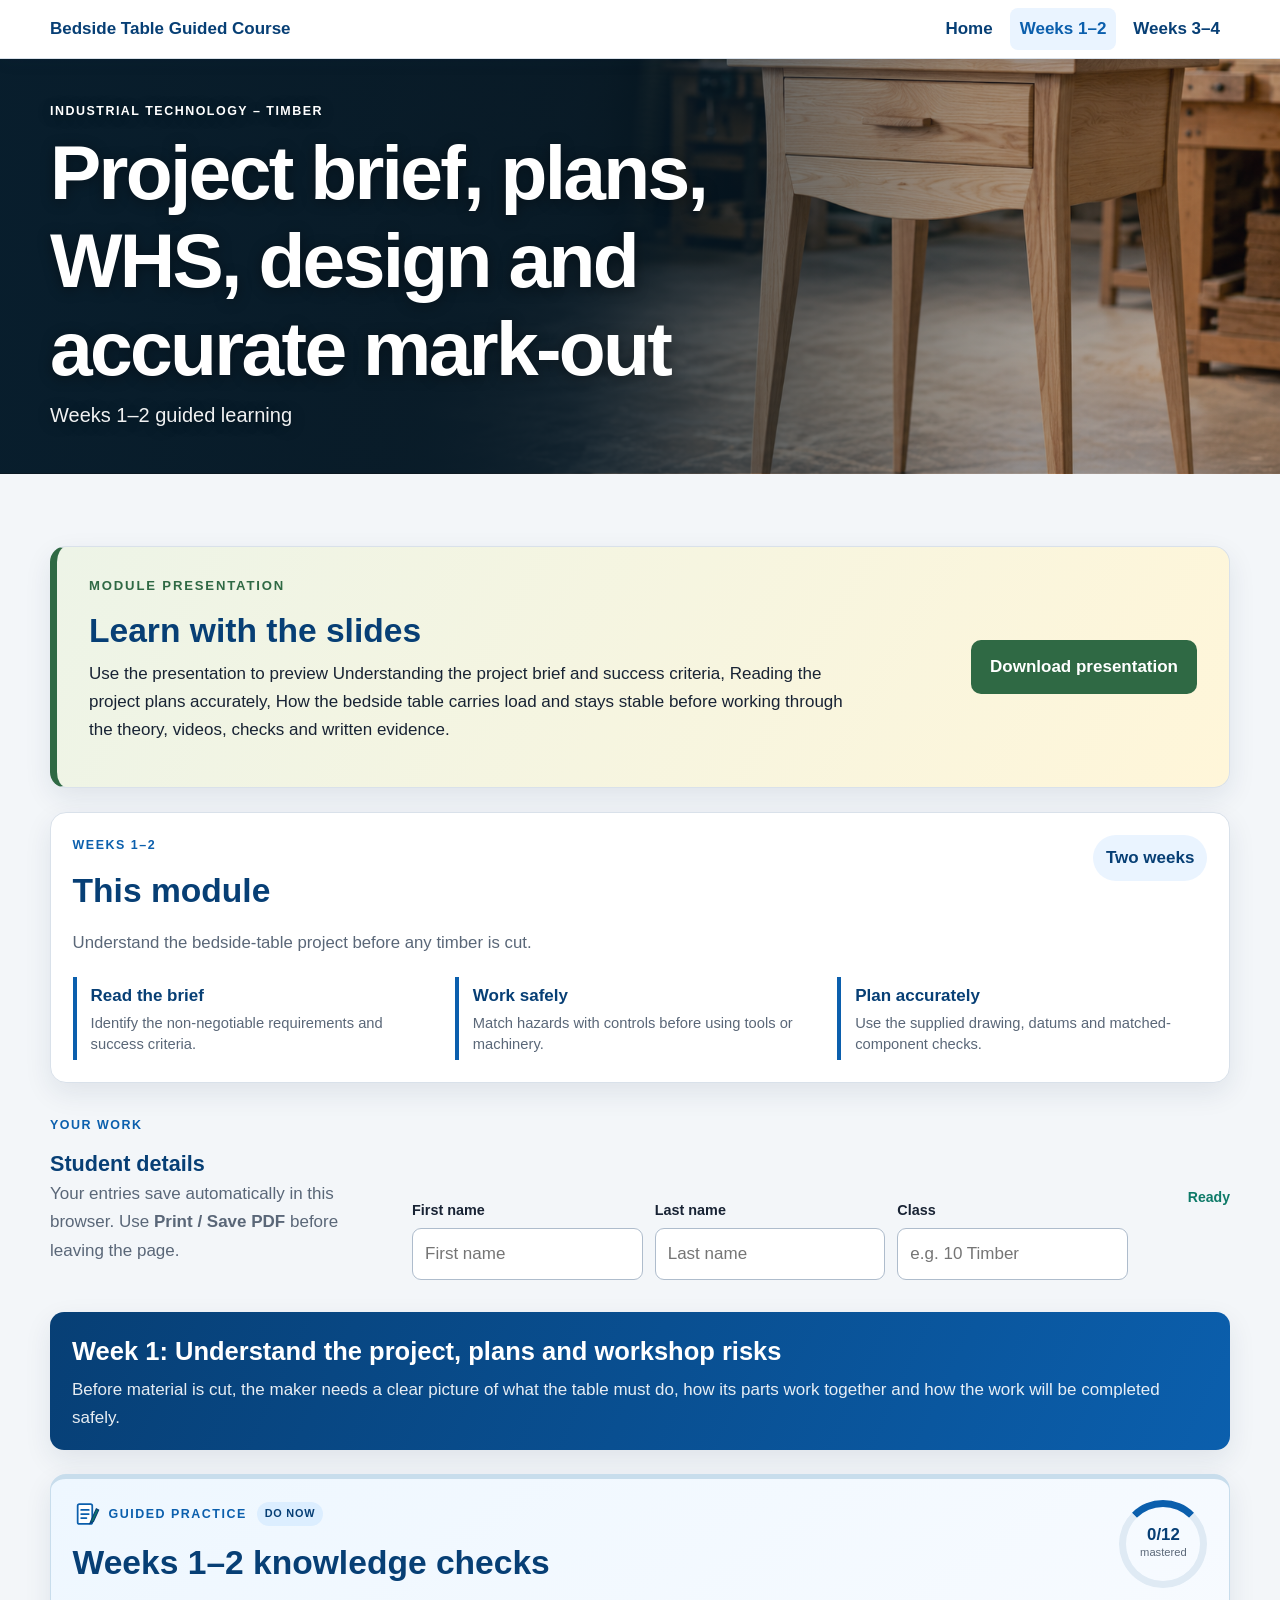
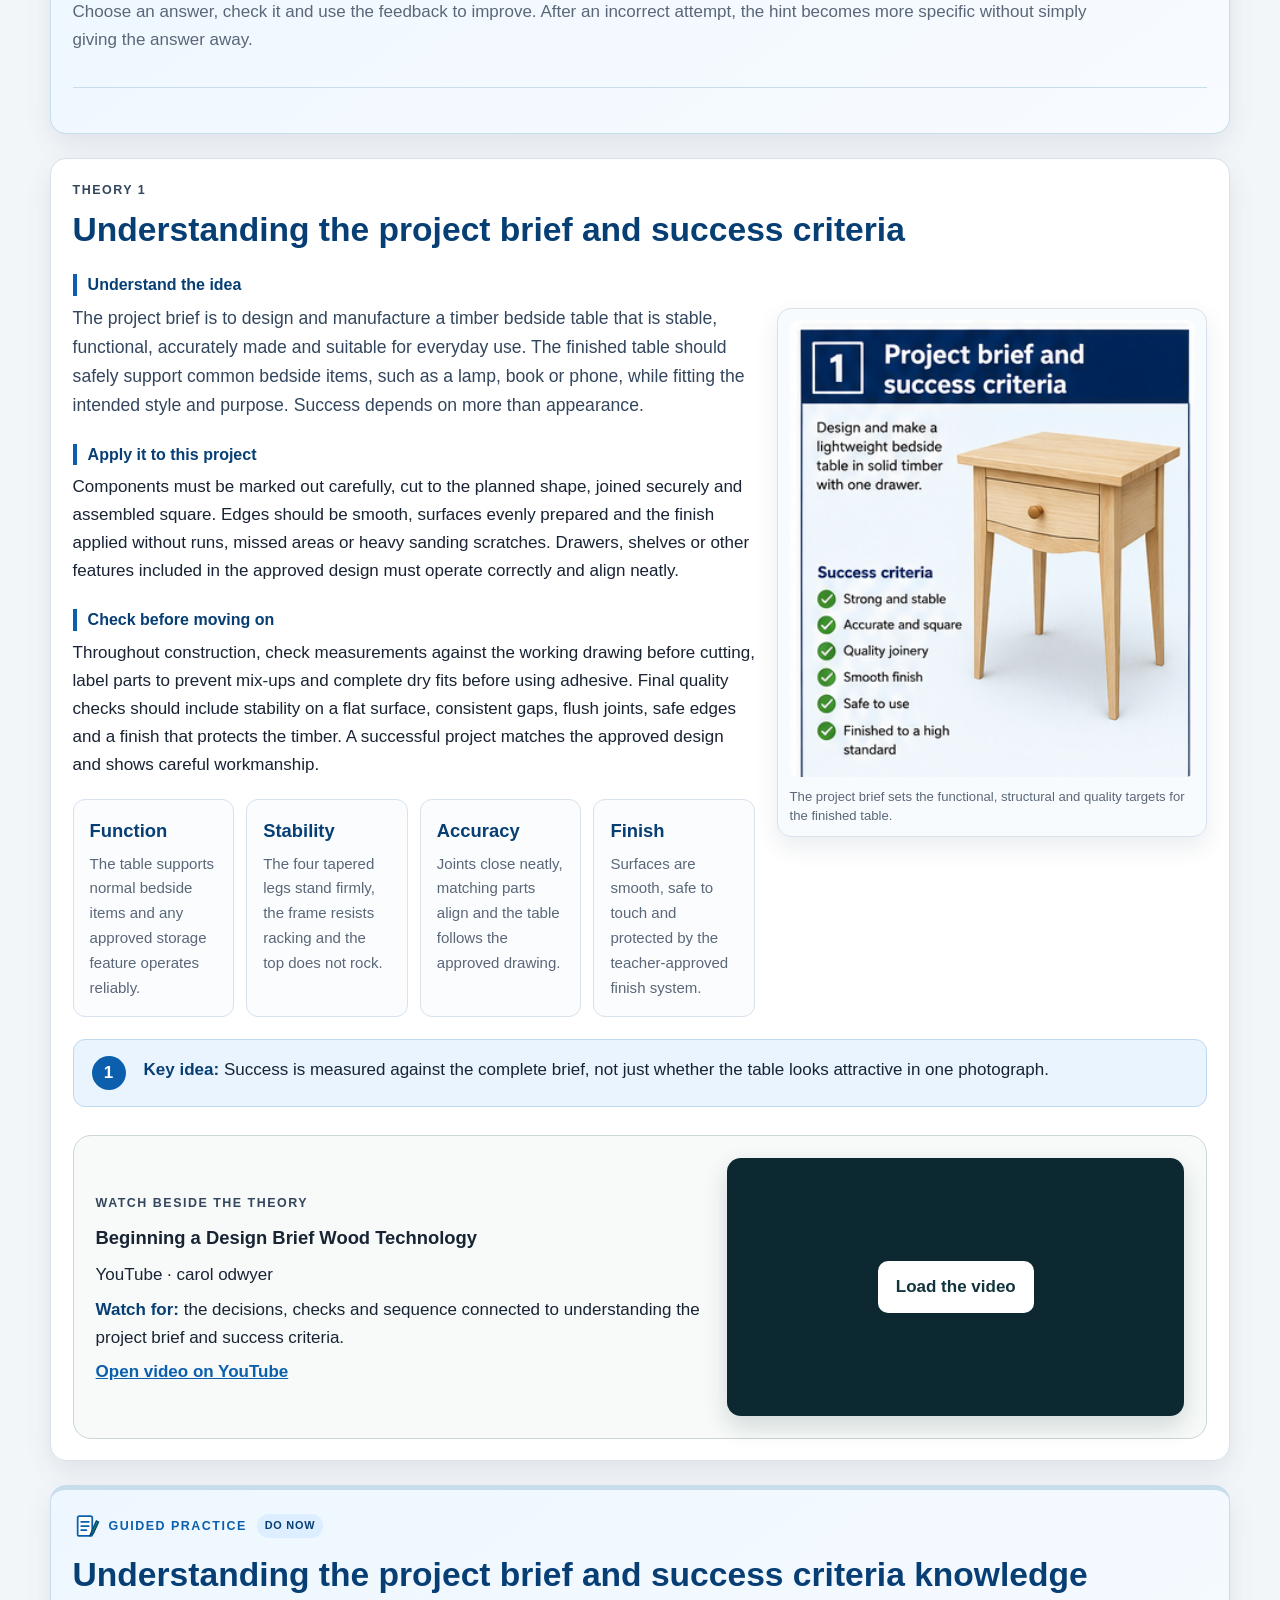
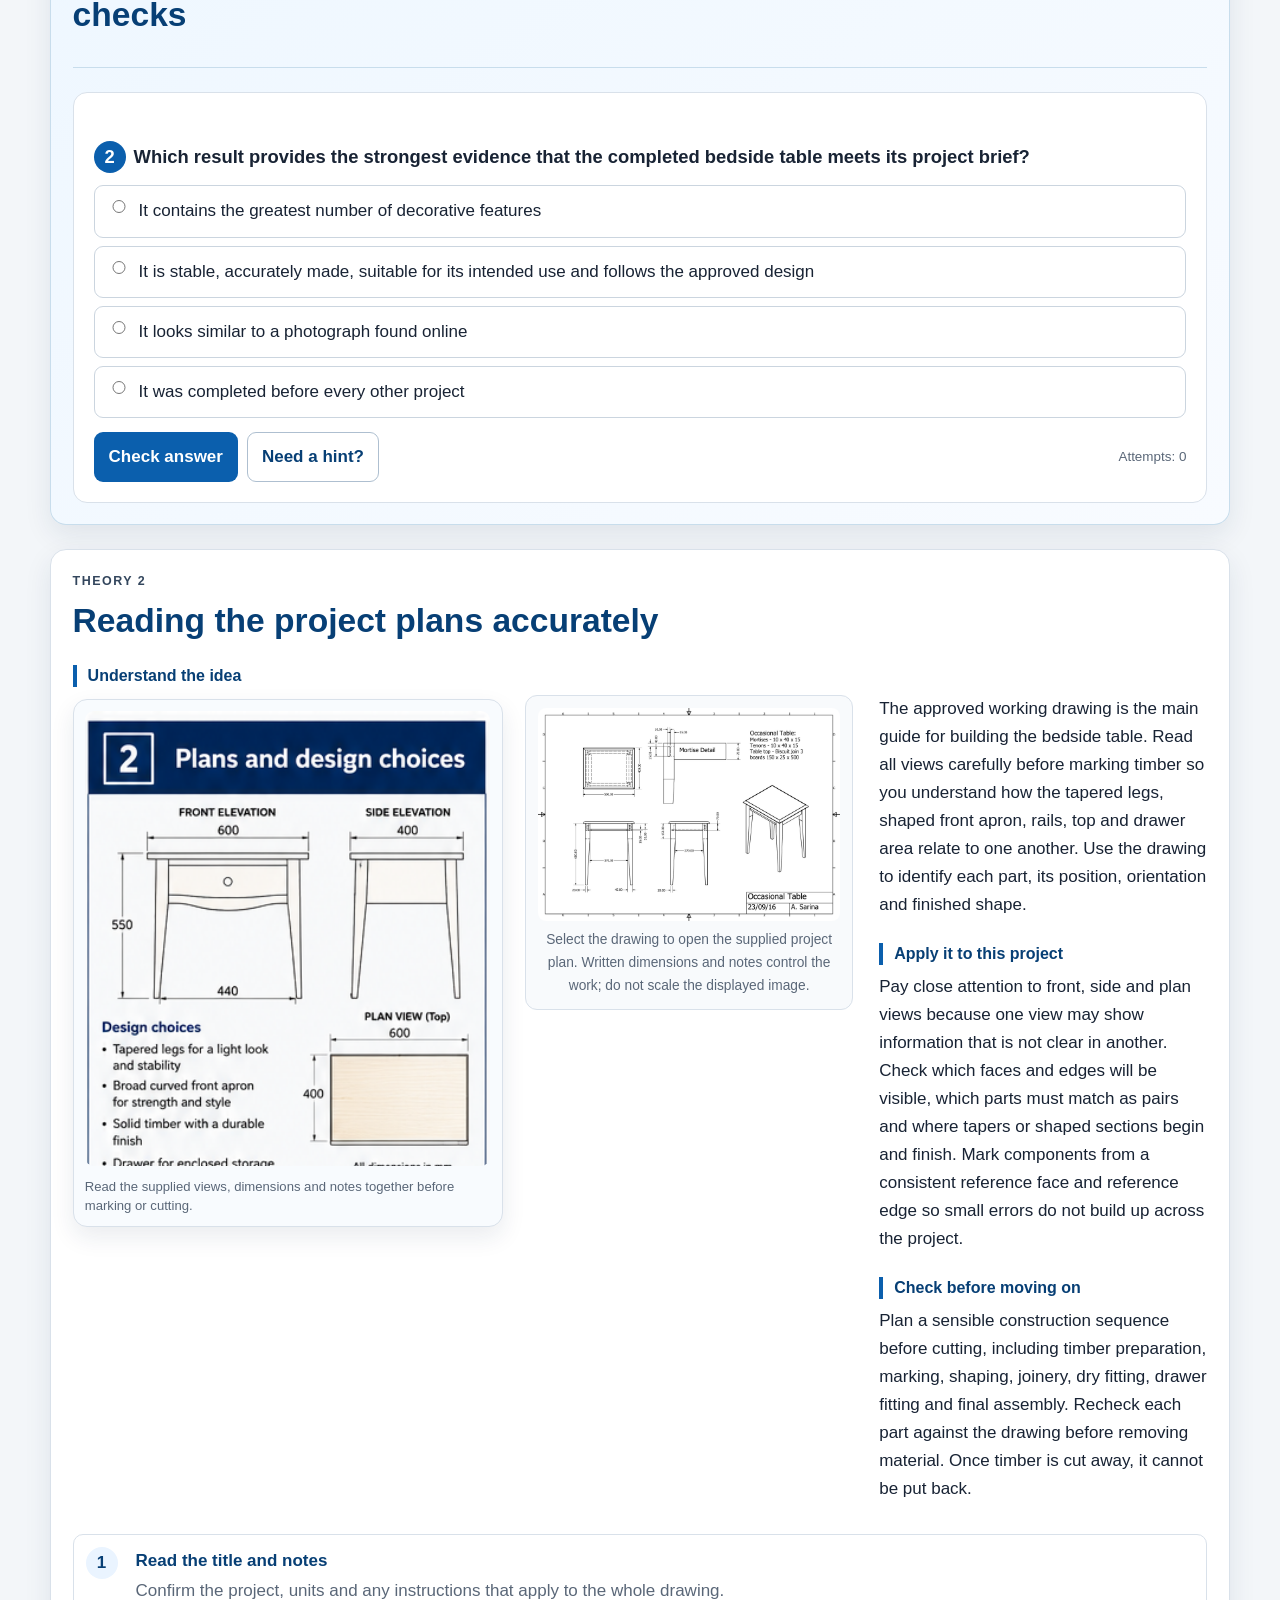
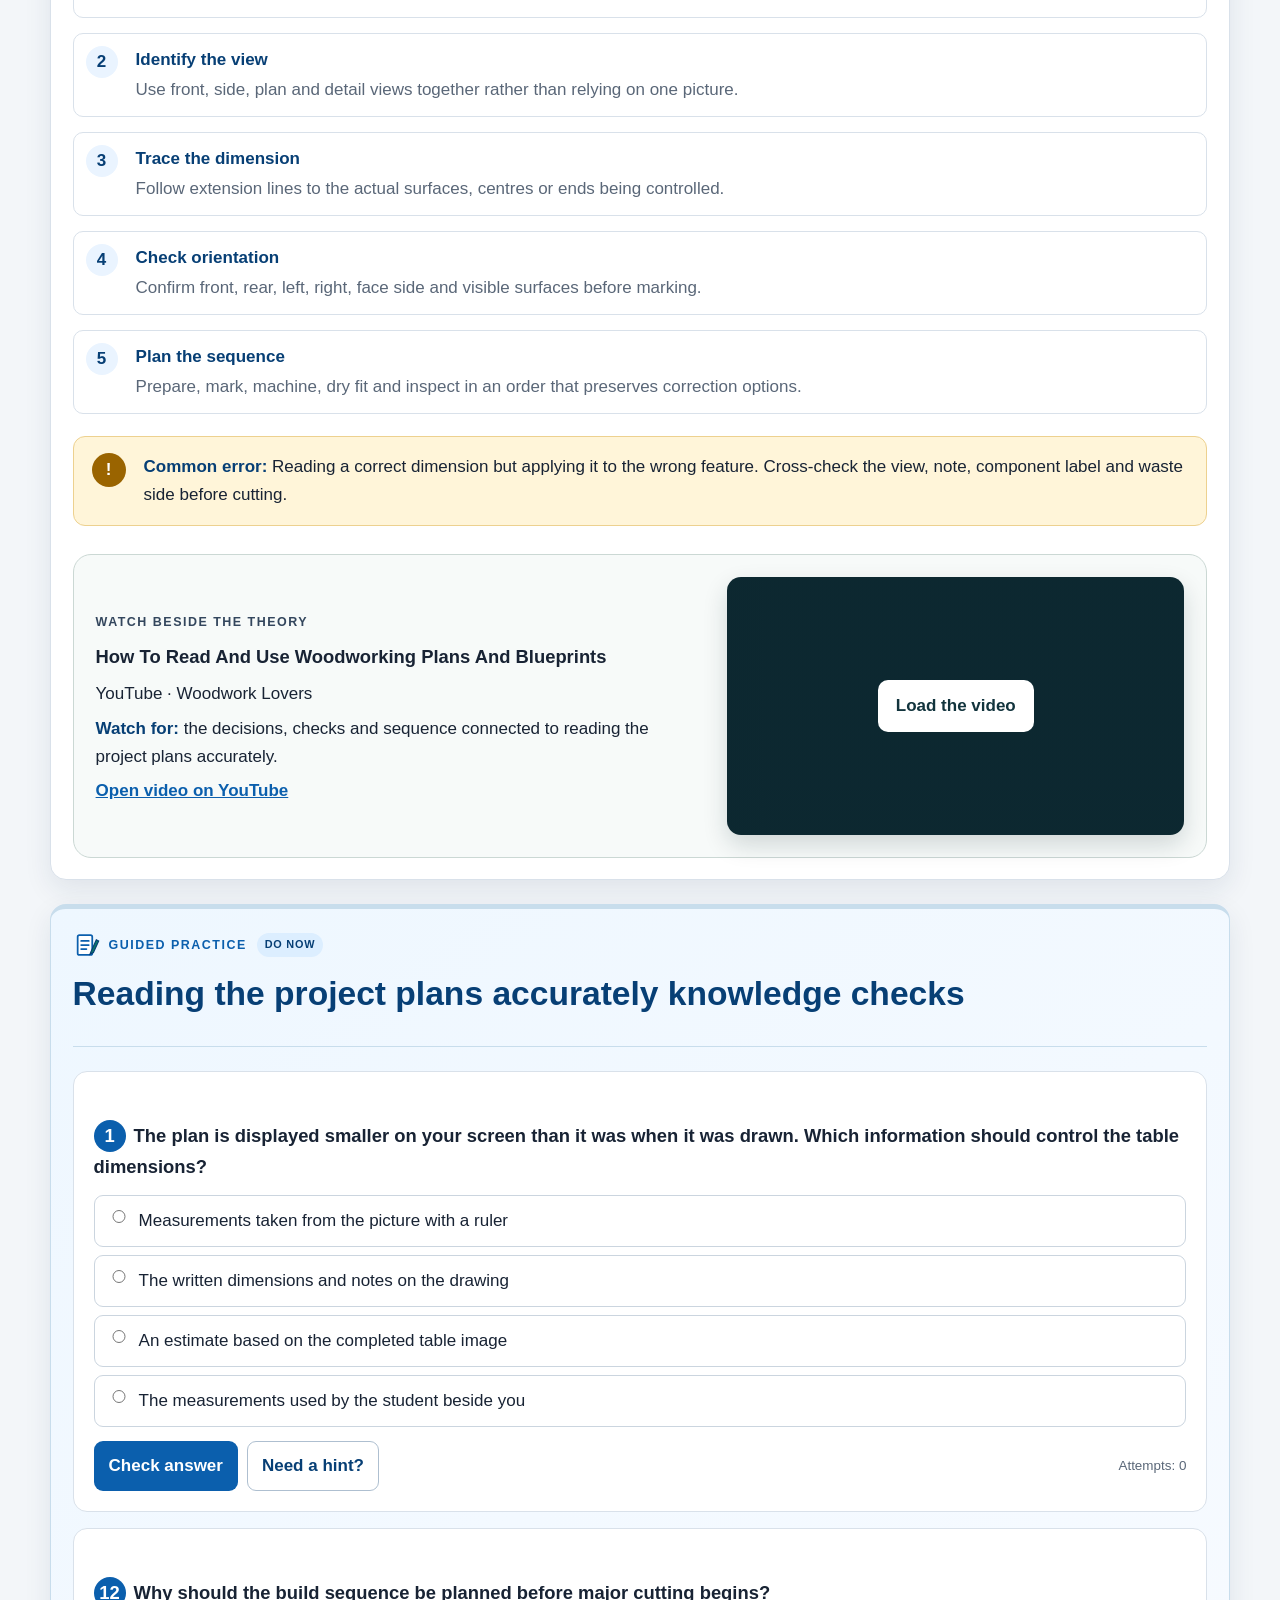
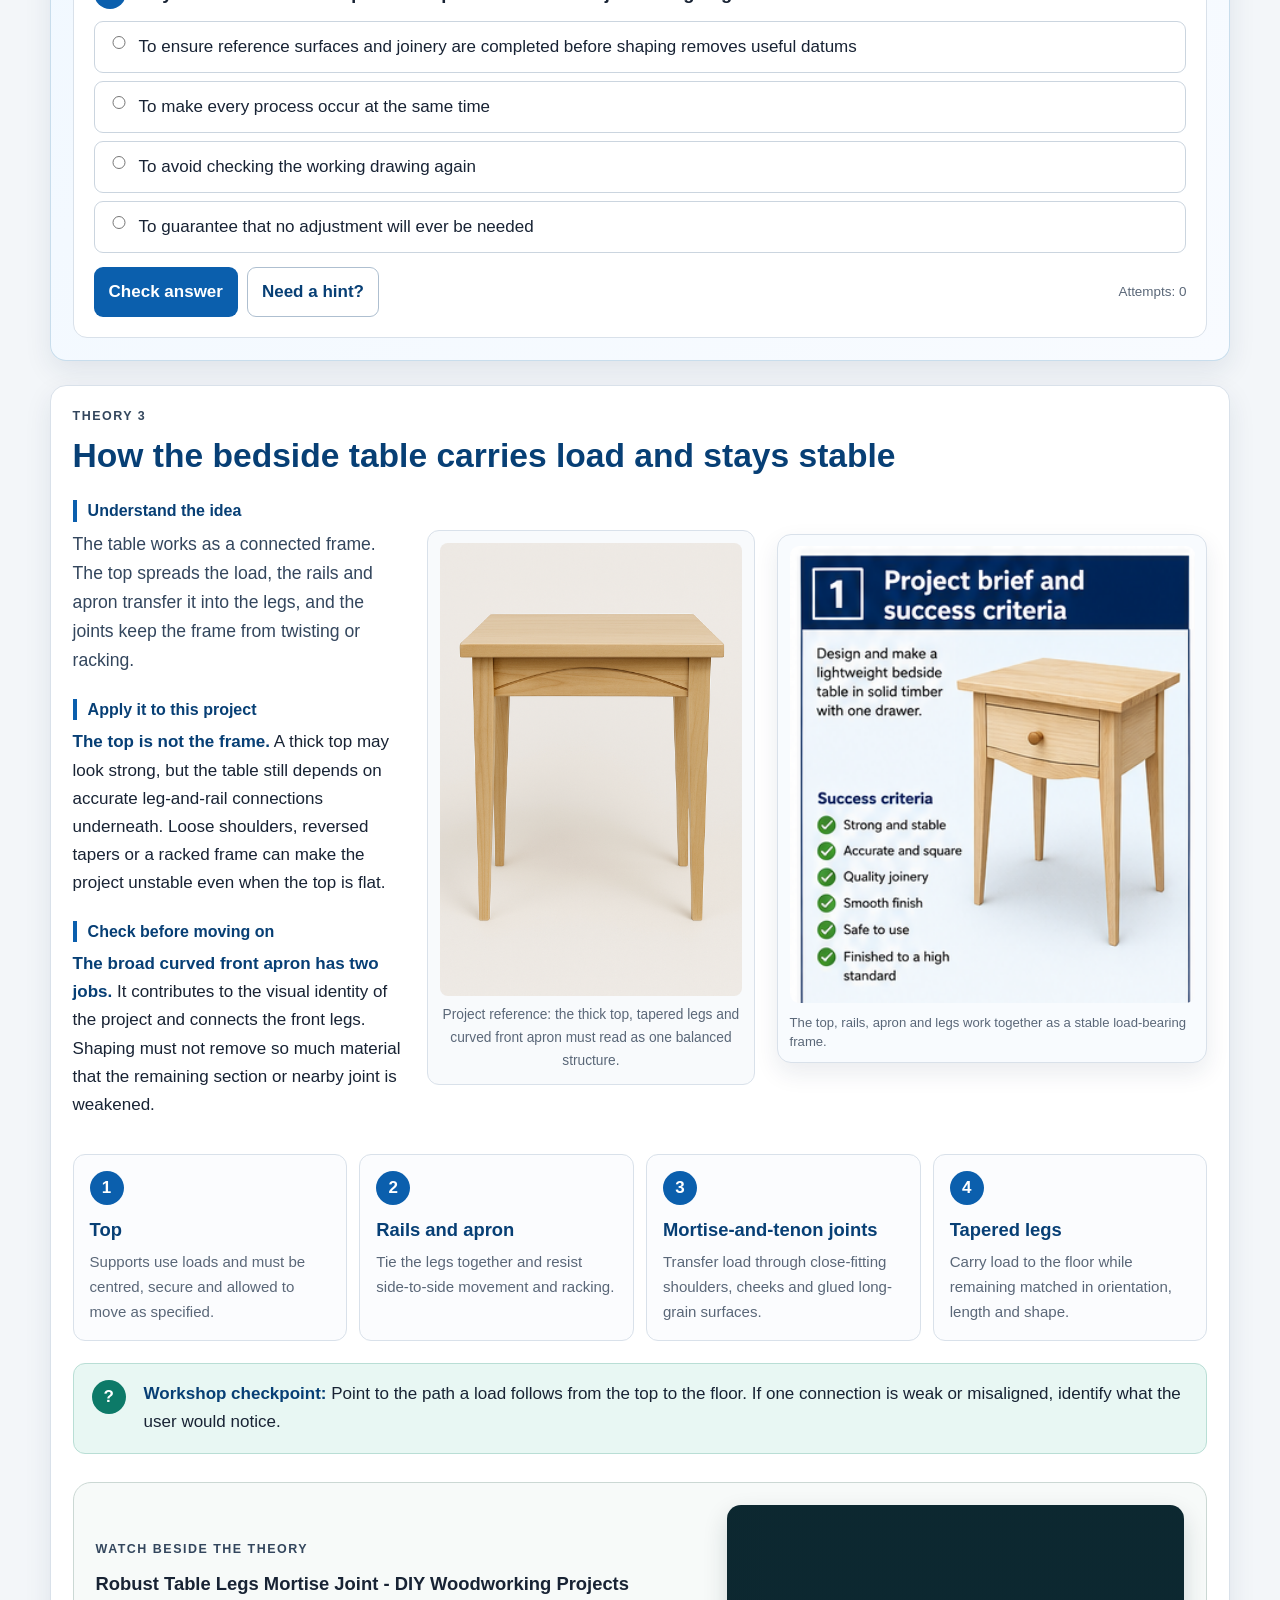
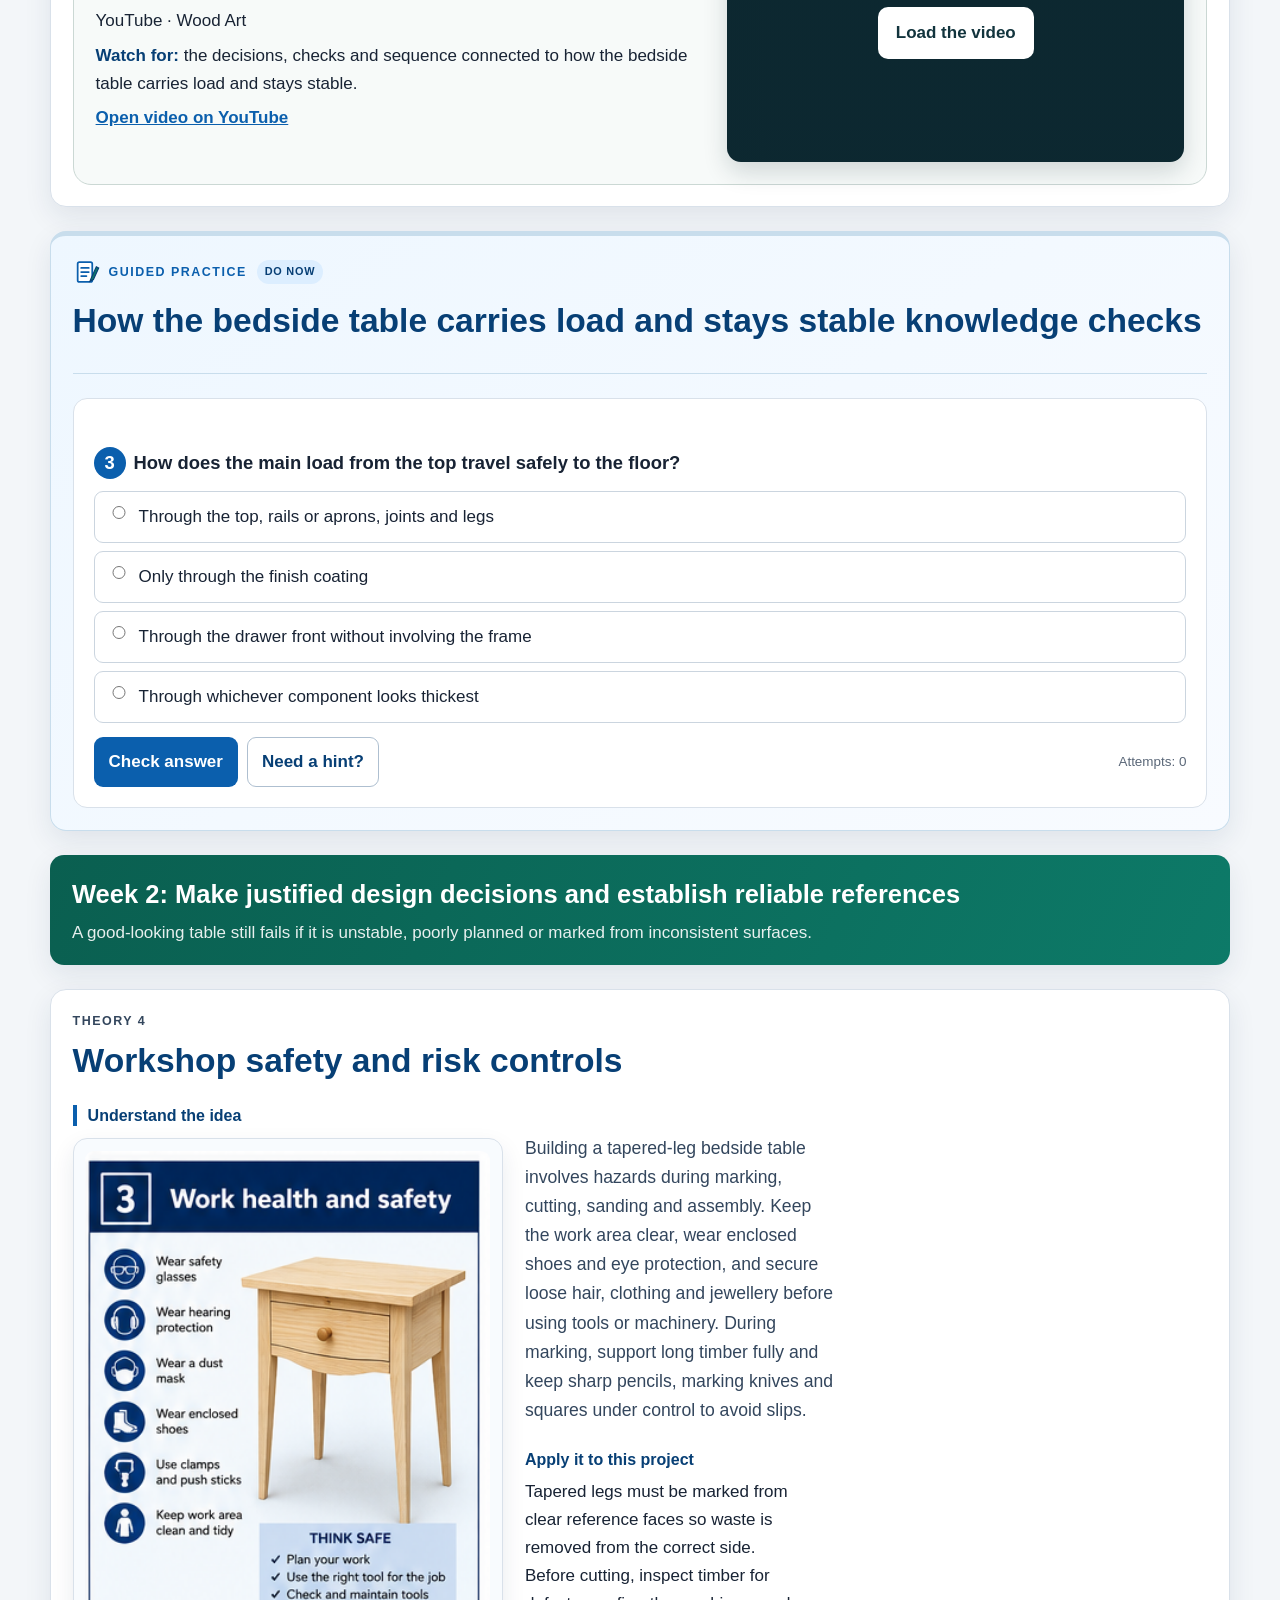
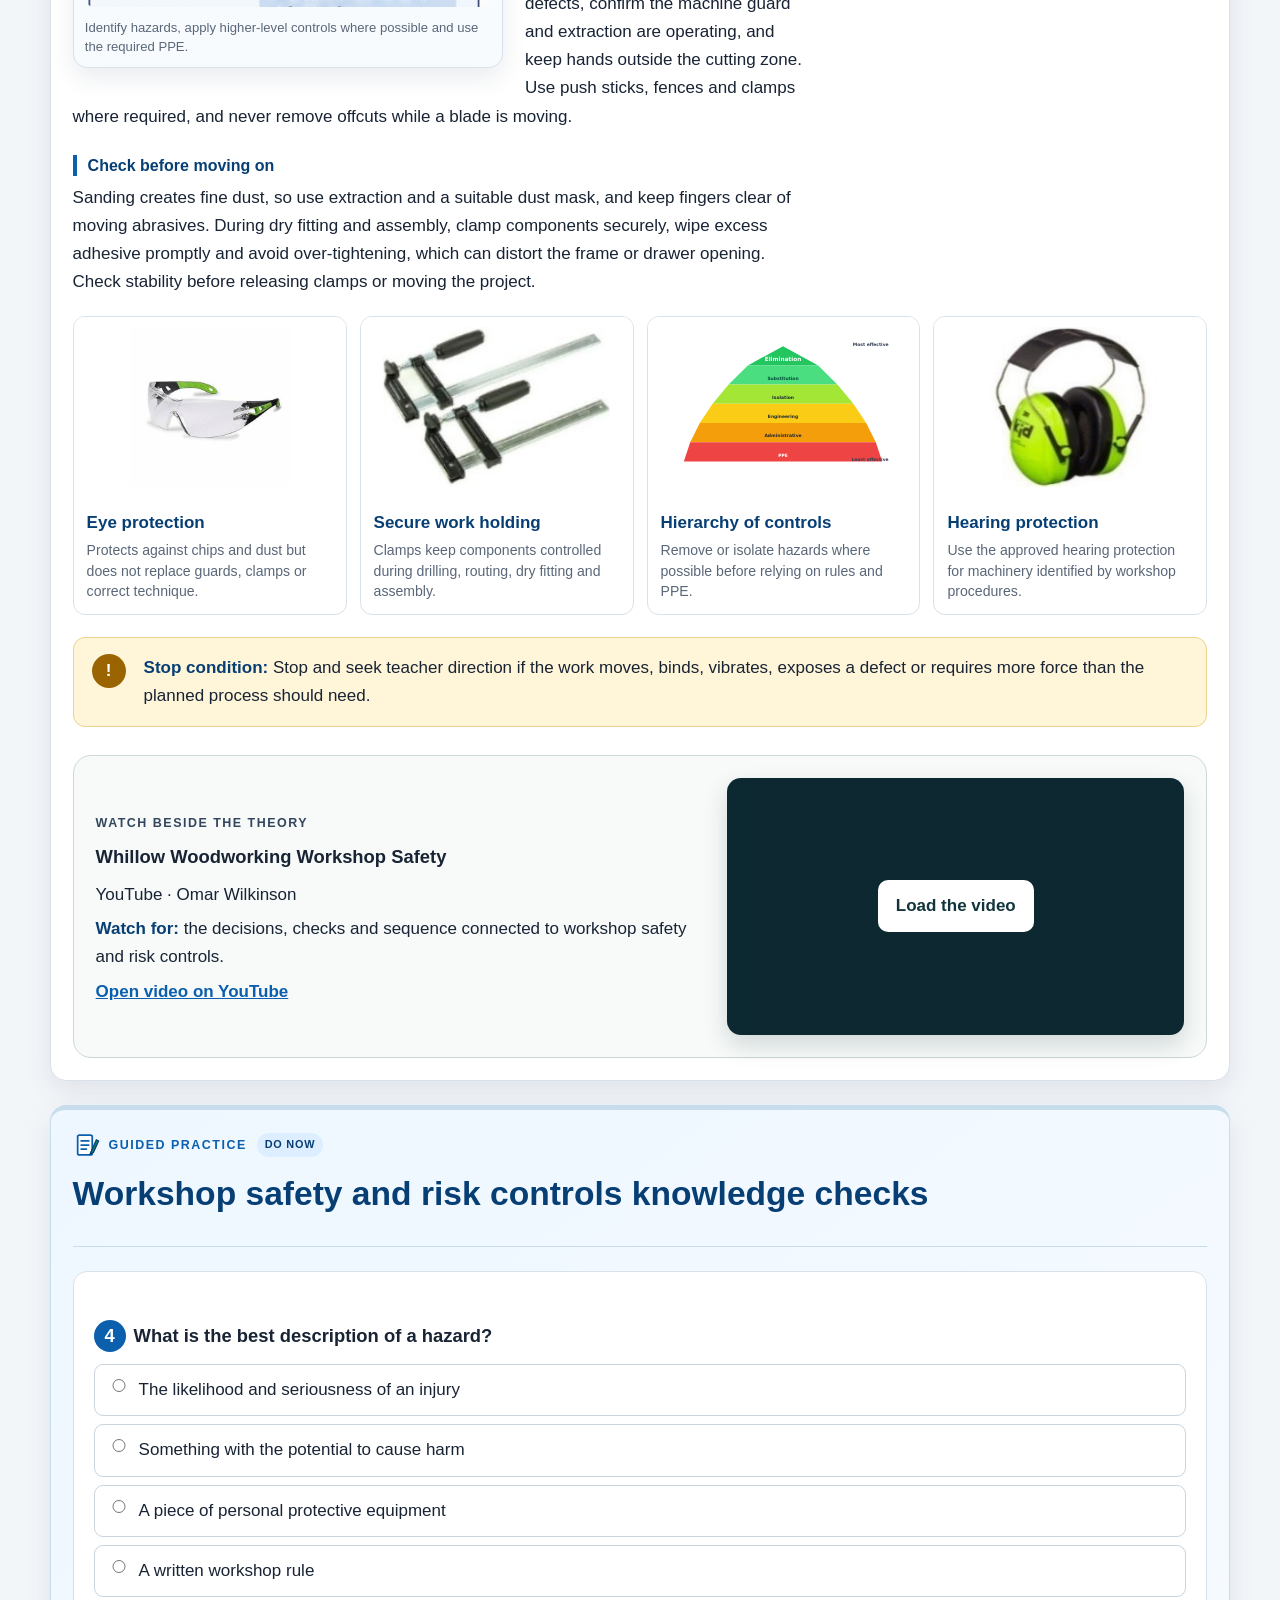
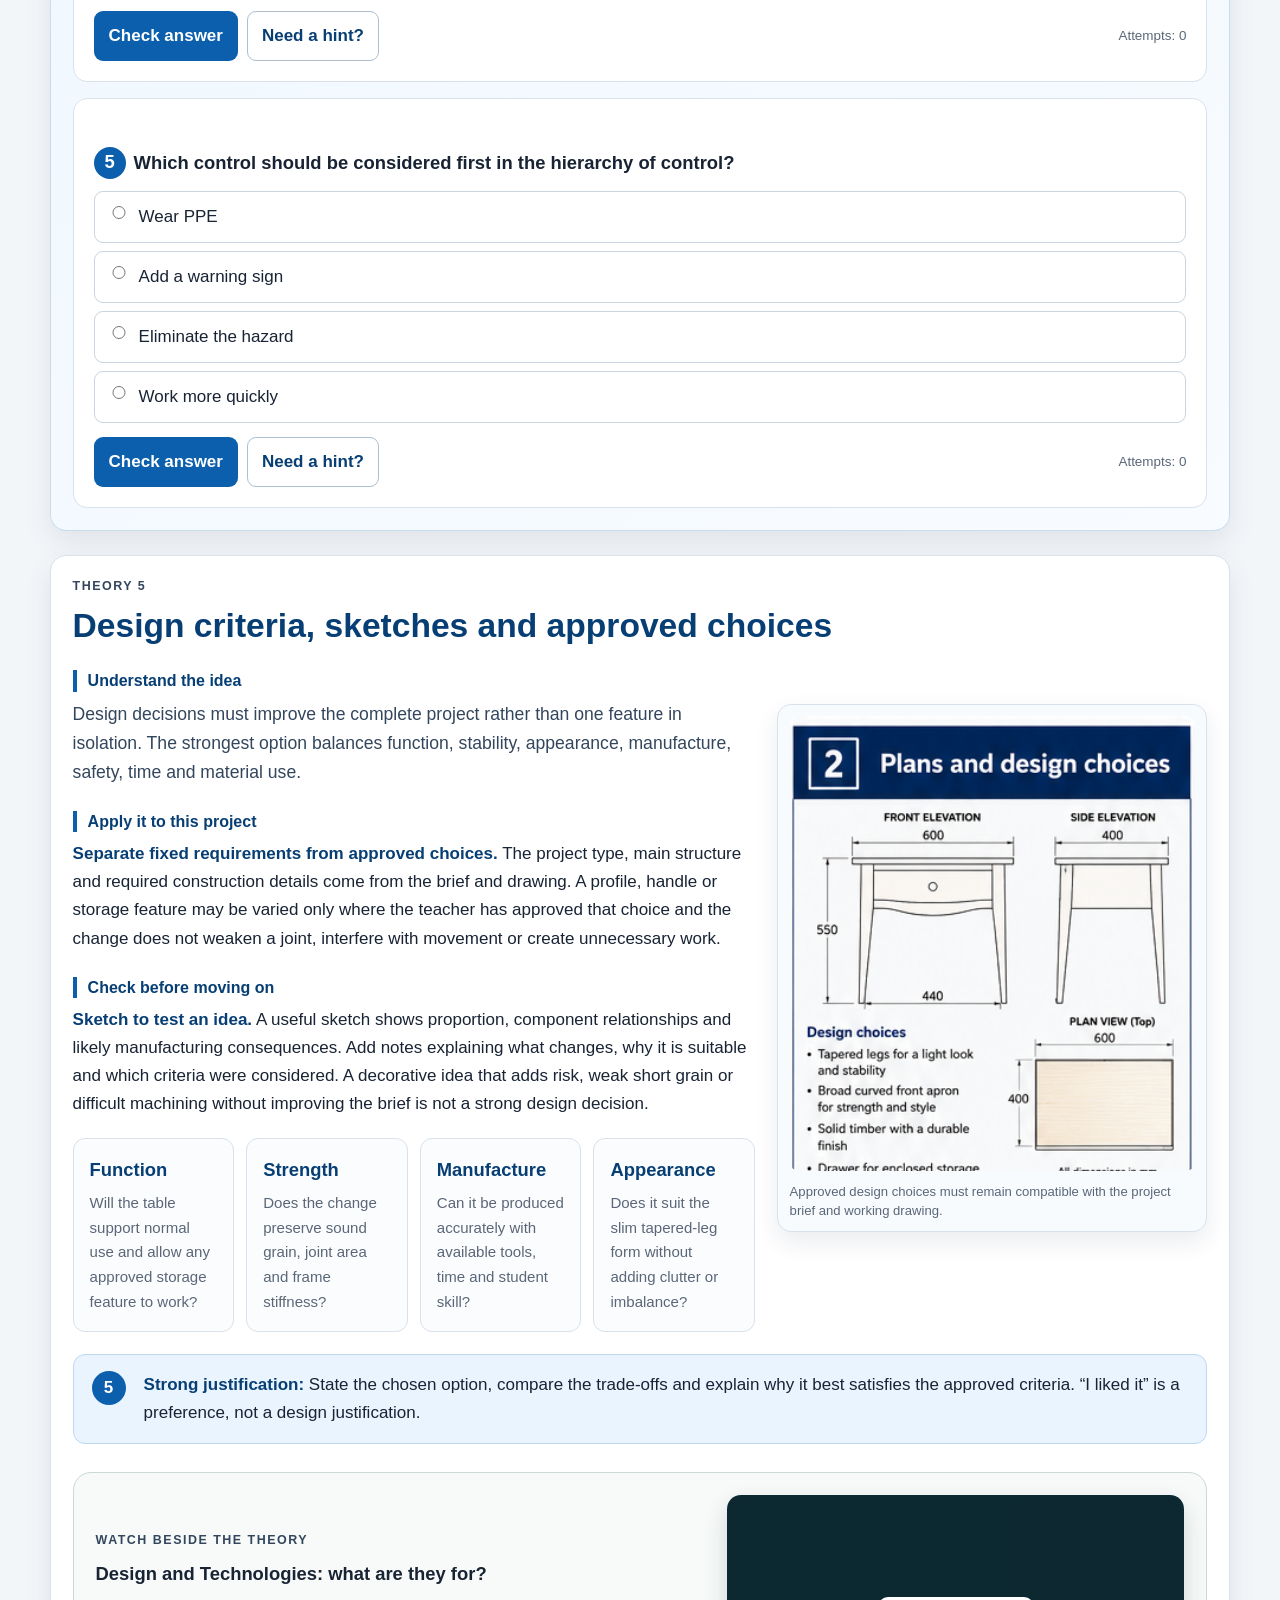
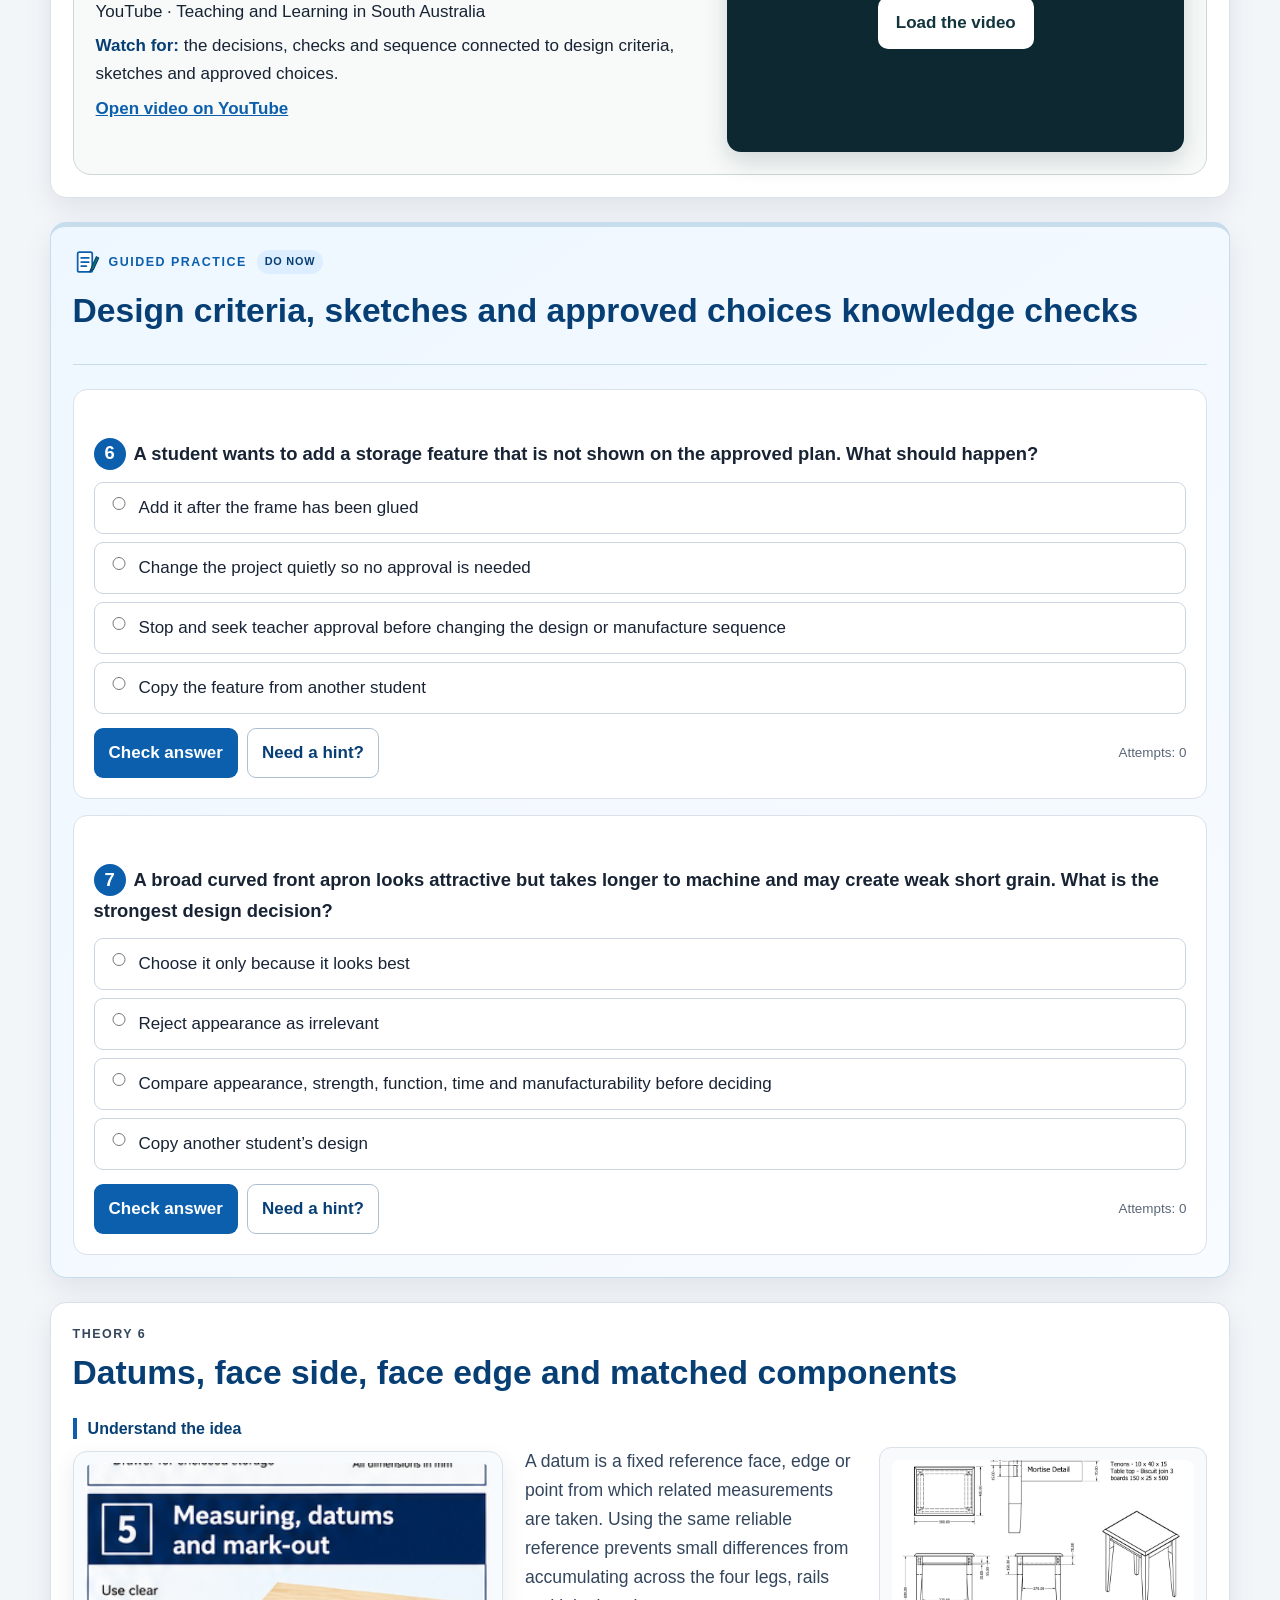
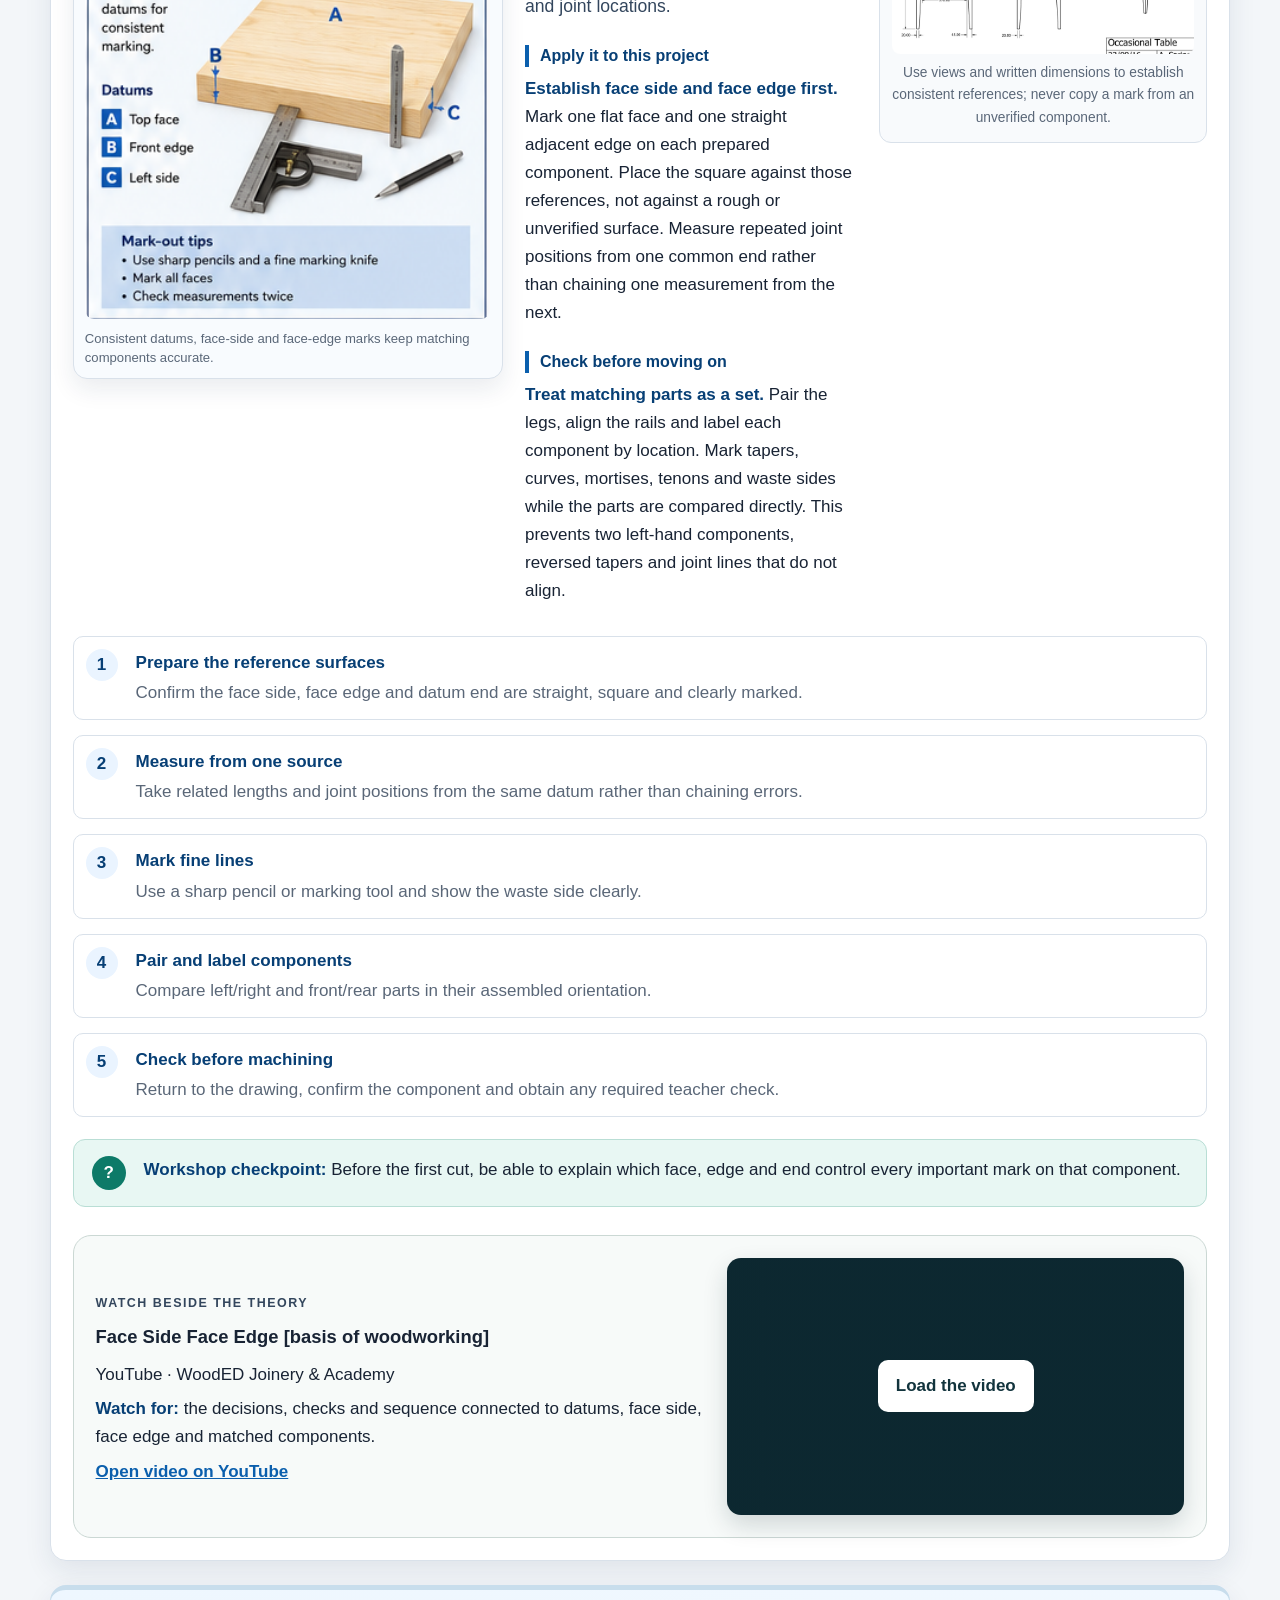
==== commit 34e19de2: "Complete module presentations and videos" ====
--- a/weeks1-2/index.html
+++ b/weeks1-2/index.html
@@ -7,6 +7,7 @@
 <title>Bedside Table – Weeks 1–2 Guided Lesson</title>
 <link href="../styles/course.css" rel="stylesheet"/>
   <link rel="stylesheet" href="../styles/timber-module-alignment.css?v=1">
+<link rel="stylesheet" href="../styles/timber-learning-package.css?v=1">
 </head>
 <body>
 <a class="skip-link" href="#main-content">Skip to lesson</a>
@@ -20,13 +21,14 @@
 <div class="hero-inner">
 <div class="hero-copy">
 <p class="eyebrow">Industrial Technology – Timber</p>
-<h1>Weeks 1–2</h1>
-<p class="hero-subtitle">Weeks 1–2: Project brief, plans, WHS, design and accurate mark-out</p>
+<h1>Project brief, plans, WHS, design and accurate mark-out</h1>
+<p class="hero-subtitle">Weeks 1–2 guided learning</p>
 </div>
 <img alt="Completed timber bedside table" class="hero-chair" src="../assets/bedside-table.png"/>
 </div>
 </header>
 <main id="main-content">
+<section class="lesson-overview card module-presentation-card" aria-labelledby="module-presentation-title"><div><p class="section-kicker">Module presentation</p><h2 id="module-presentation-title">Learn with the slides</h2><p>Use the presentation to preview Understanding the project brief and success criteria, Reading the project plans accurately, How the bedside table carries load and stays stable before working through the theory, videos, checks and written evidence.</p></div><a class="primary-button" href="../presentations/bedside-table-weeks1-2.pptx" download>Download presentation</a></section>
 <section aria-labelledby="lesson-overview-title" class="lesson-overview card">
 <div class="overview-heading">
 <div><p class="section-kicker">Weeks 1–2</p><h2 id="lesson-overview-title">This module</h2></div>
@@ -101,5 +103,6 @@
 <footer><p>Bedside Table Project – Weeks 1–2 Guided Lesson</p><p>Wagga Wagga High School | Industrial Technology – Timber</p></footer>
 <script src="lesson-data.js"></script>
 <script src="../scripts/lesson-engine.js"></script>
+<script src="../scripts/timber-learning-package.js?v=1"></script>
 </body>
 </html>
--- a/styles/timber-learning-package.css
+++ b/styles/timber-learning-package.css
@@ -0,0 +1,11 @@
+
+.module-presentation-card{display:grid;grid-template-columns:minmax(0,1fr) auto;align-items:center;gap:32px;min-height:220px;padding:28px 32px;background:linear-gradient(120deg,#edf4e7,#fff6d9);border-left:7px solid var(--module-accent,#2f6944)}
+.module-presentation-card h2{margin:.2rem 0 .55rem}.module-presentation-card p{max-width:760px}.module-presentation-card .section-kicker{text-transform:uppercase;letter-spacing:.14em;font-size:.82rem;font-weight:800;color:var(--module-accent,#2f6944)}
+.module-presentation-card .primary-button{display:inline-flex;align-items:center;justify-content:center;min-height:48px;padding:12px 18px;border-radius:10px;background:var(--module-accent,#2f6944);color:#fff;text-decoration:none;font-weight:800;white-space:nowrap;justify-self:end}
+.section-video{display:grid;grid-template-columns:minmax(0,1fr) minmax(300px,42%);gap:24px;align-items:center;margin-top:28px;padding:22px;border:1px solid #cbd8d4;border-radius:18px;background:#f7faf9}
+.section-video h3{margin:.15rem 0 .5rem}.section-video p{margin:.4rem 0}.section-video__fallback{font-weight:700}
+.section-video__frame{aspect-ratio:16/9;display:grid;place-items:center;overflow:hidden;border-radius:14px;background:#0f2c35 center/cover no-repeat;box-shadow:0 10px 24px rgba(13,39,46,.16)}
+.section-video__launch{min-height:52px;padding:12px 18px;border:0;border-radius:10px;background:#fff;color:#12343d;font:inherit;font-weight:800;cursor:pointer}
+.section-video iframe{width:100%;height:100%;border:0}.module-route-nav{display:flex;justify-content:space-between;gap:18px;margin:24px 0}.module-route-nav a{font-weight:800}
+@media(max-width:680px){.module-presentation-card,.section-video{grid-template-columns:1fr}.module-presentation-card{padding:21px 18px}.module-presentation-card .primary-button{justify-self:start}.section-video{padding:18px}.module-route-nav{align-items:flex-start;flex-direction:column}}
+@media print{.section-video,.module-presentation-card .primary-button{display:none!important}}
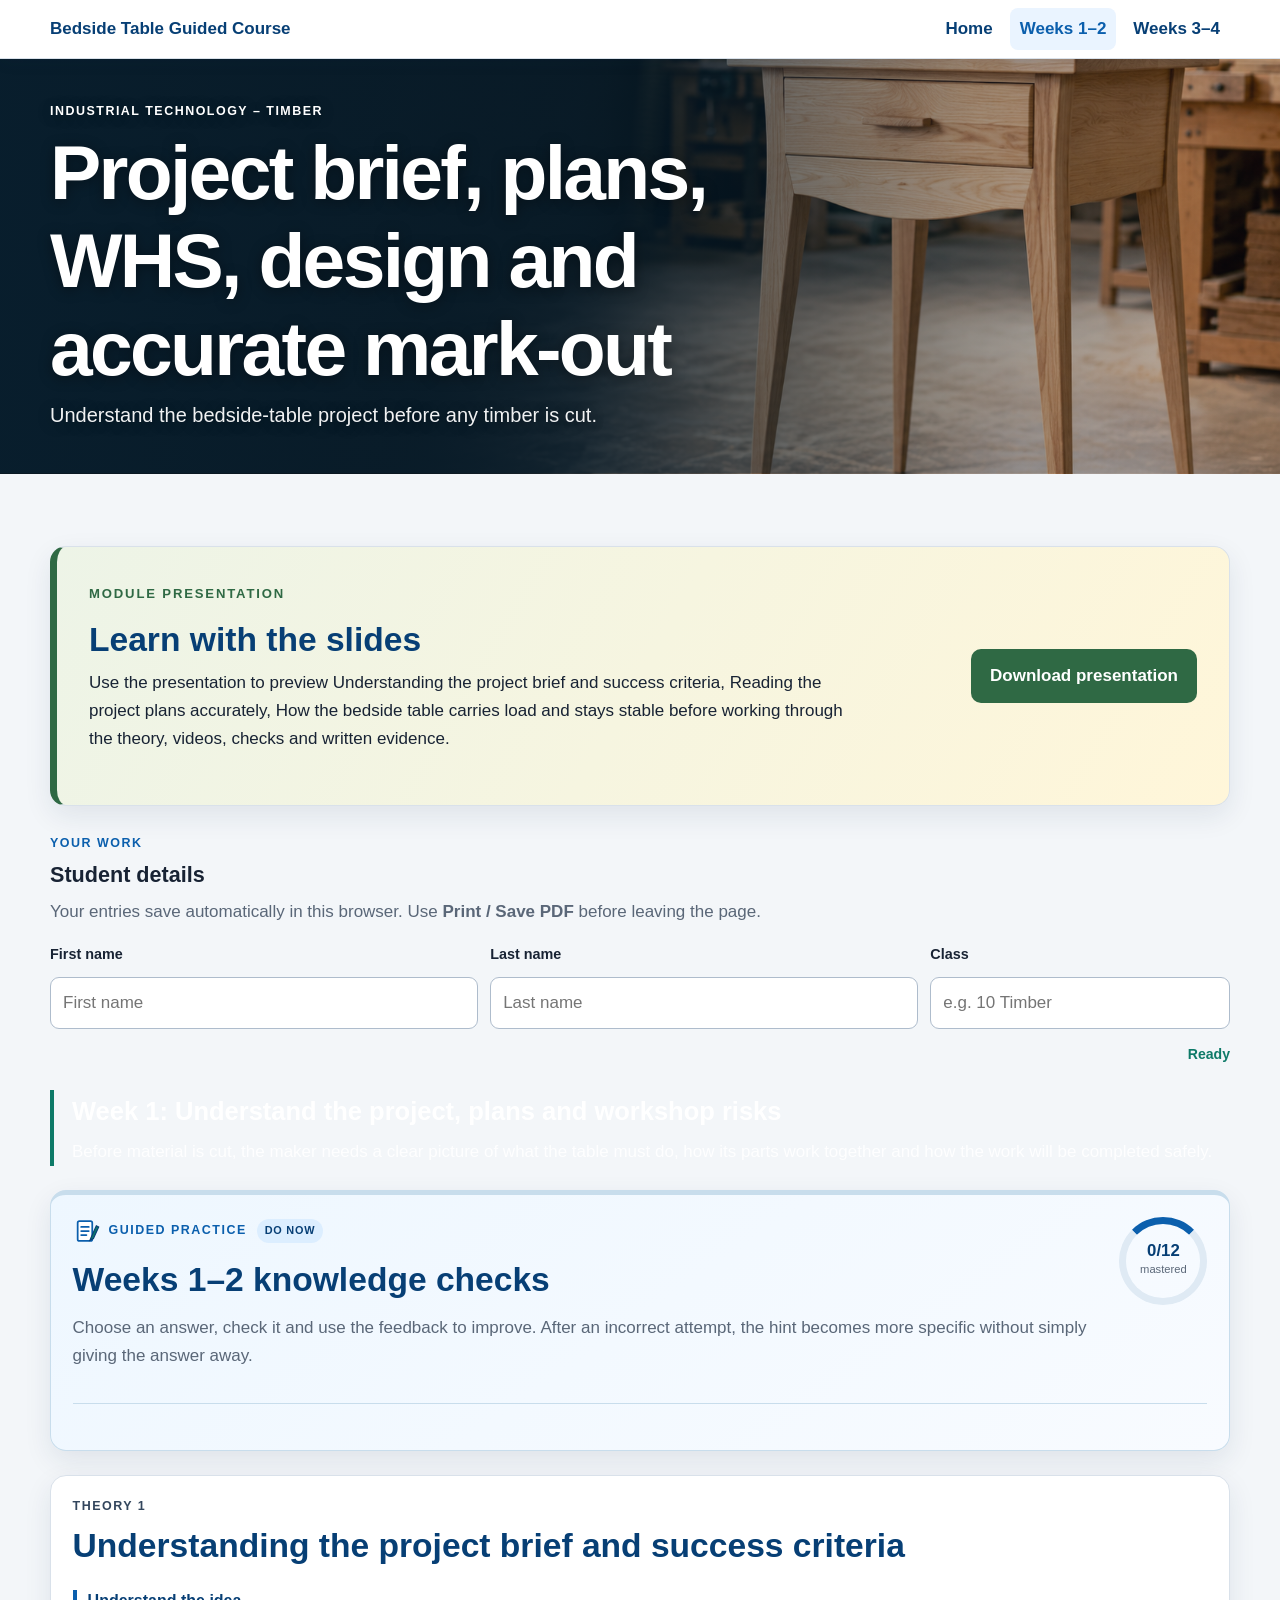
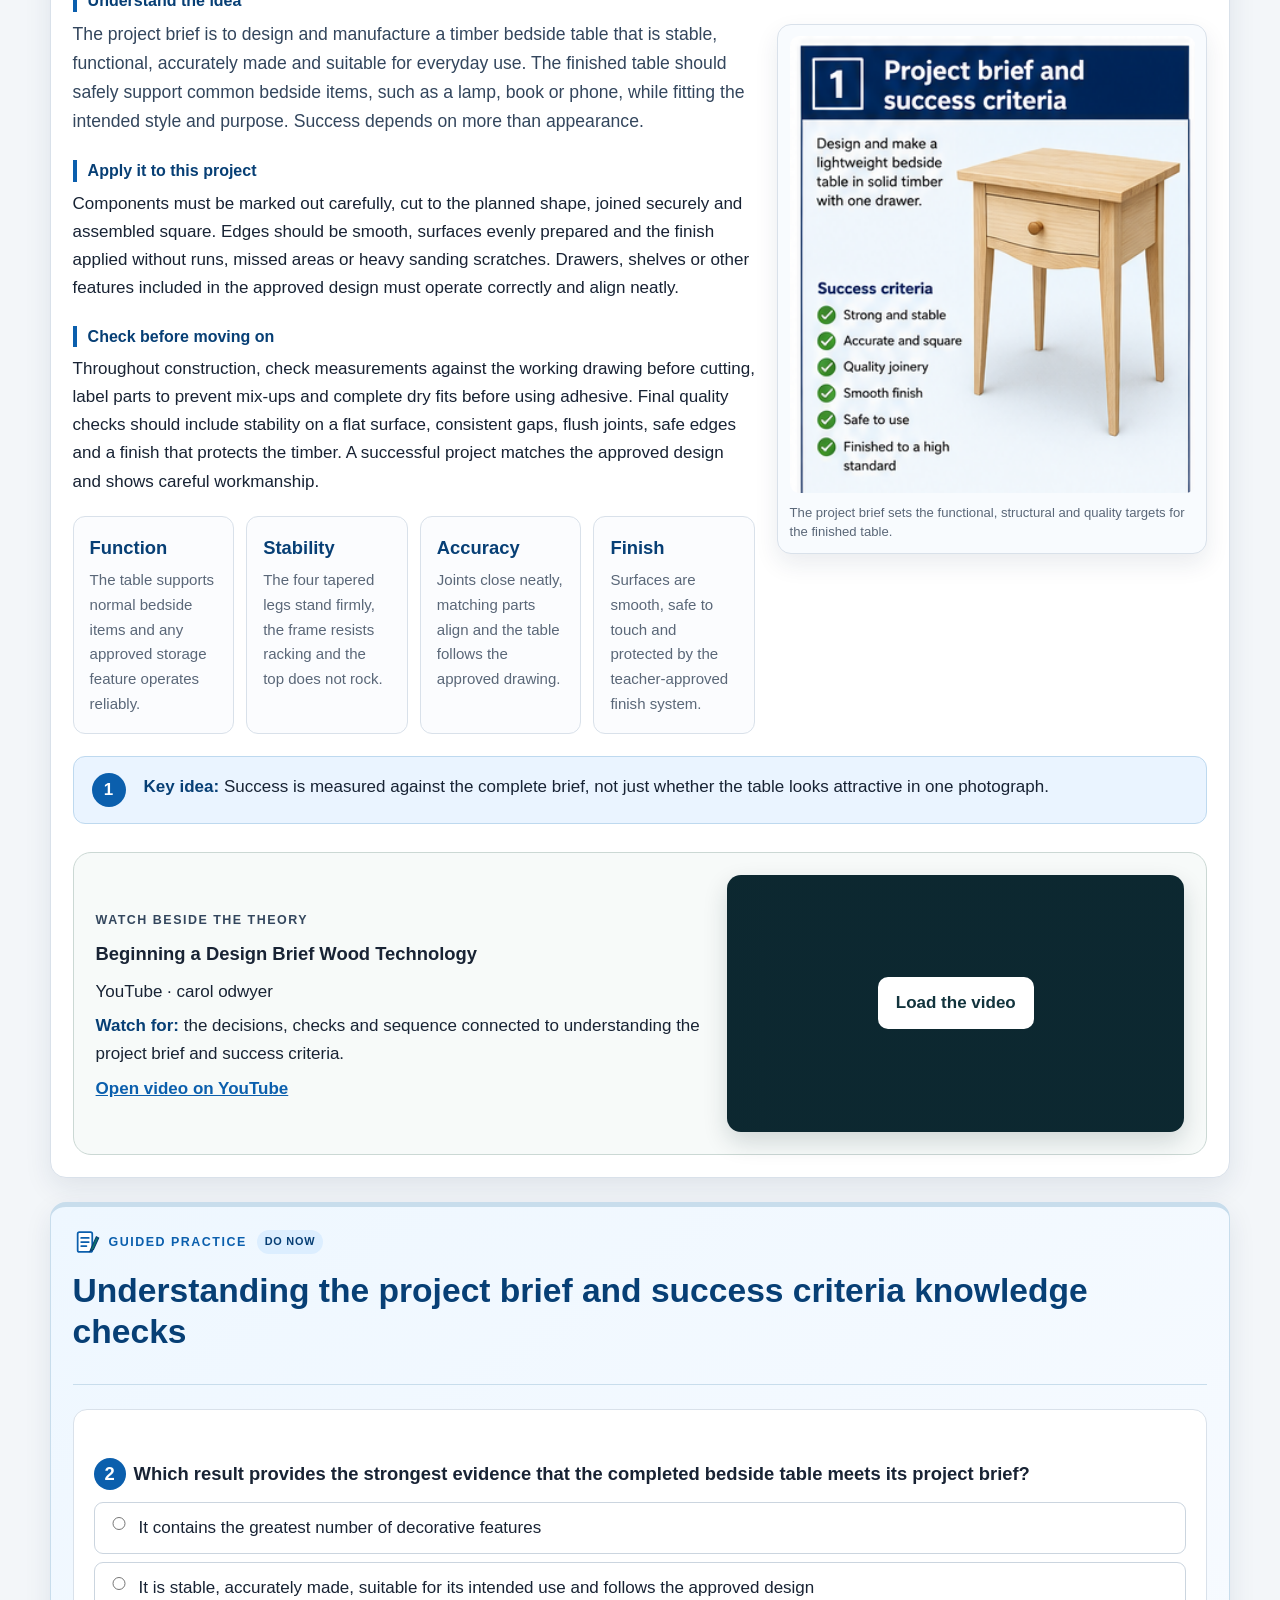
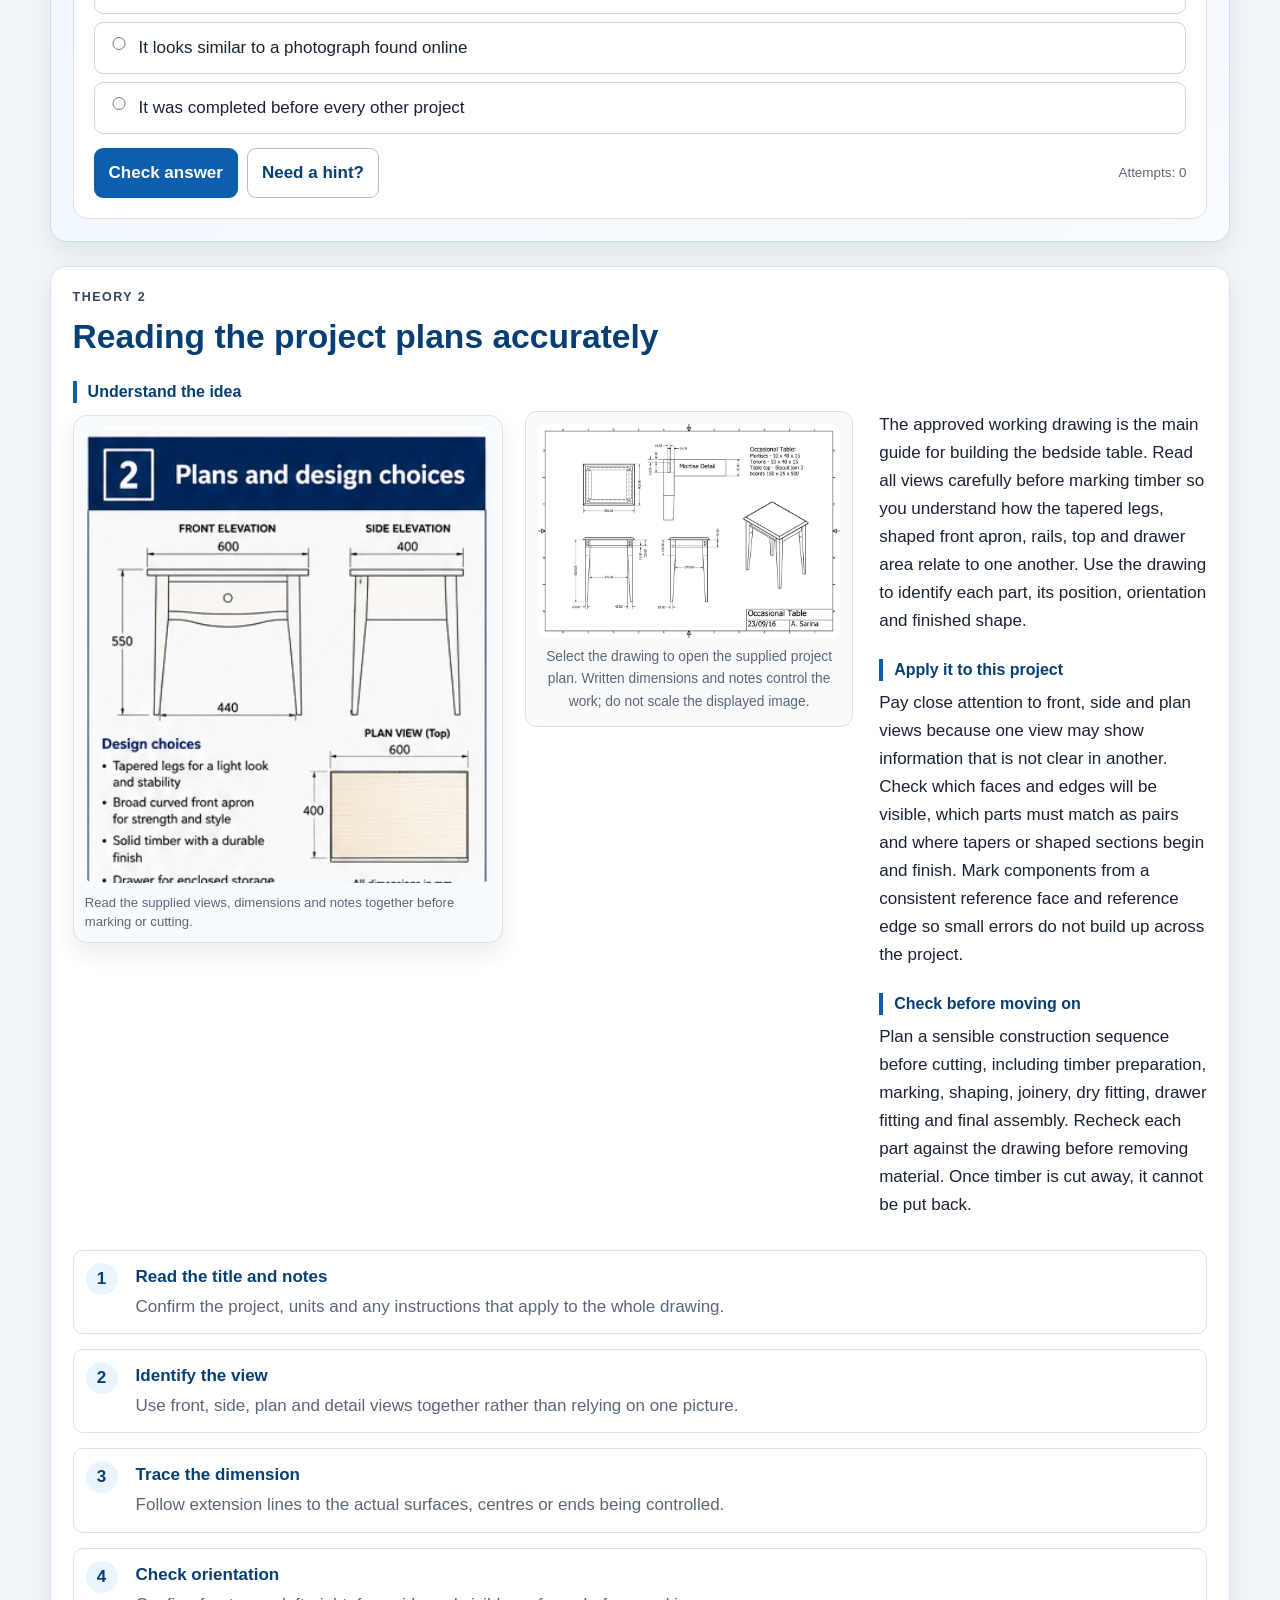
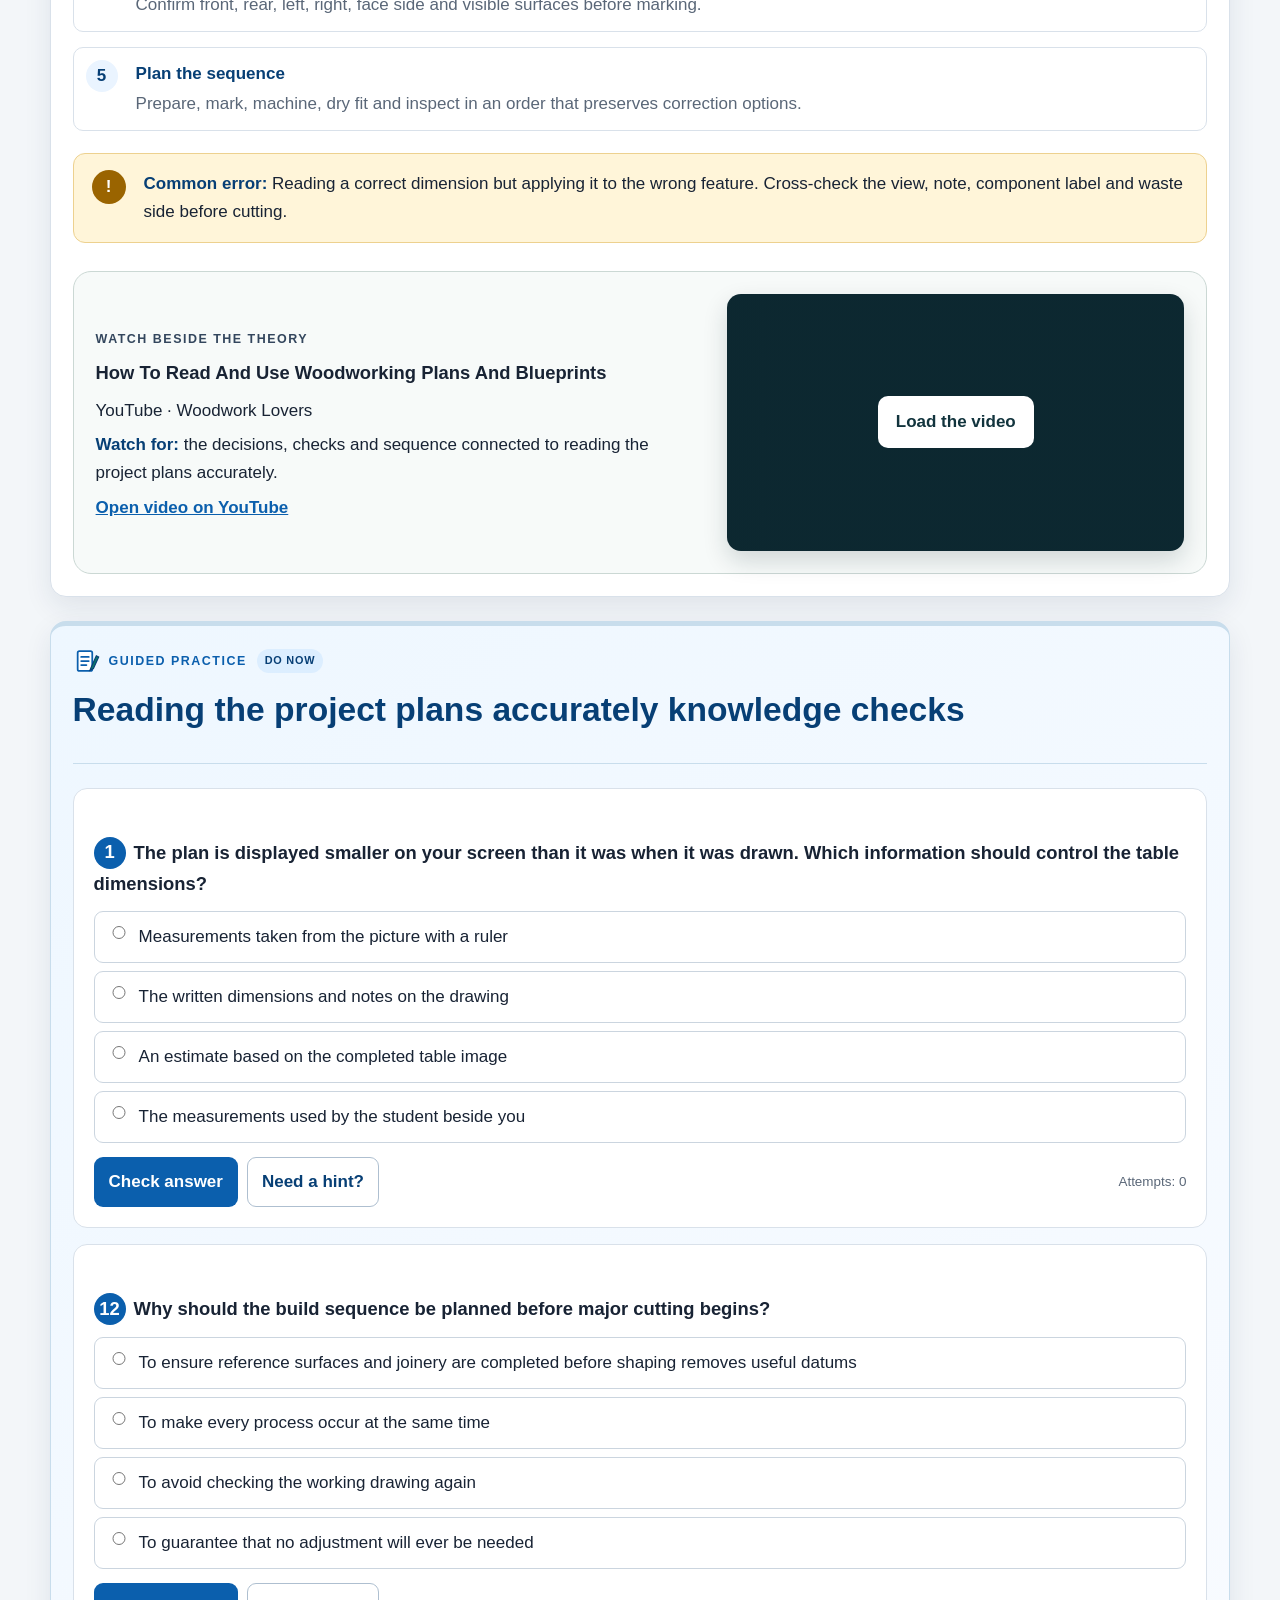
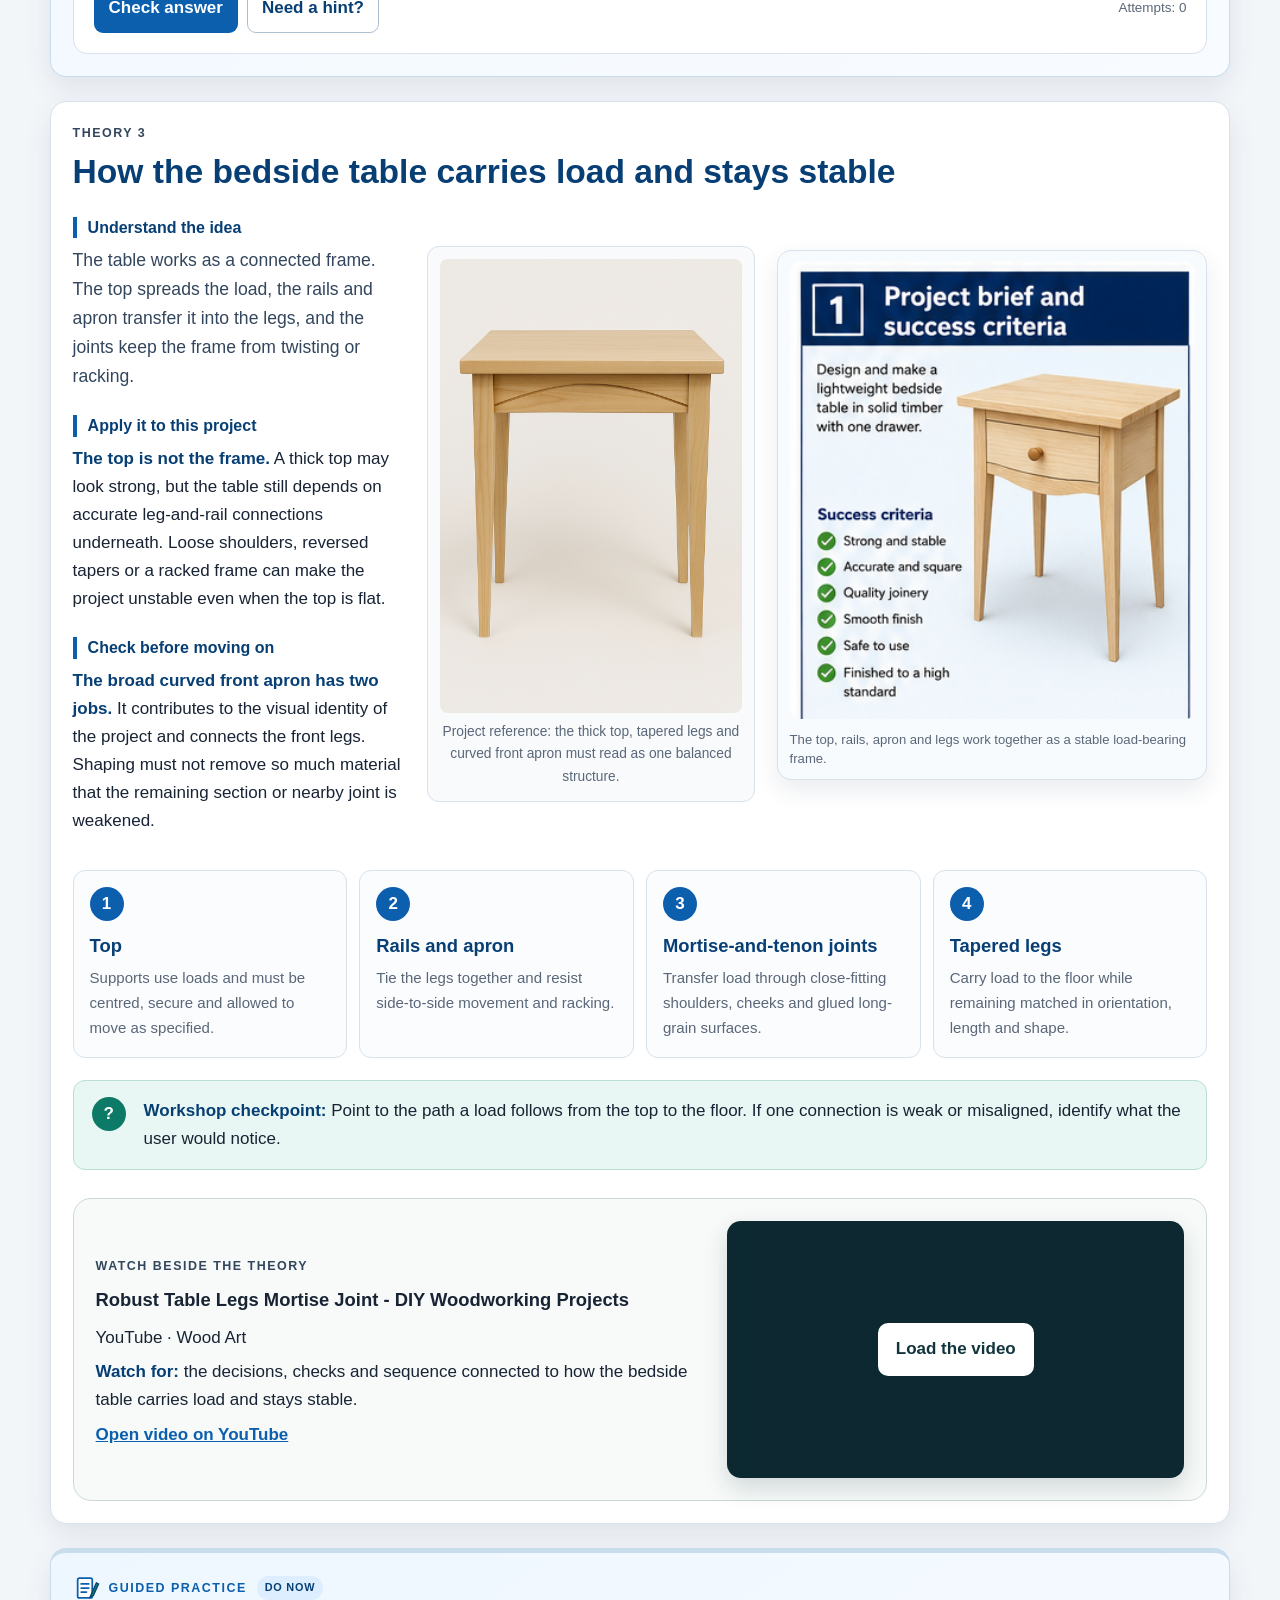
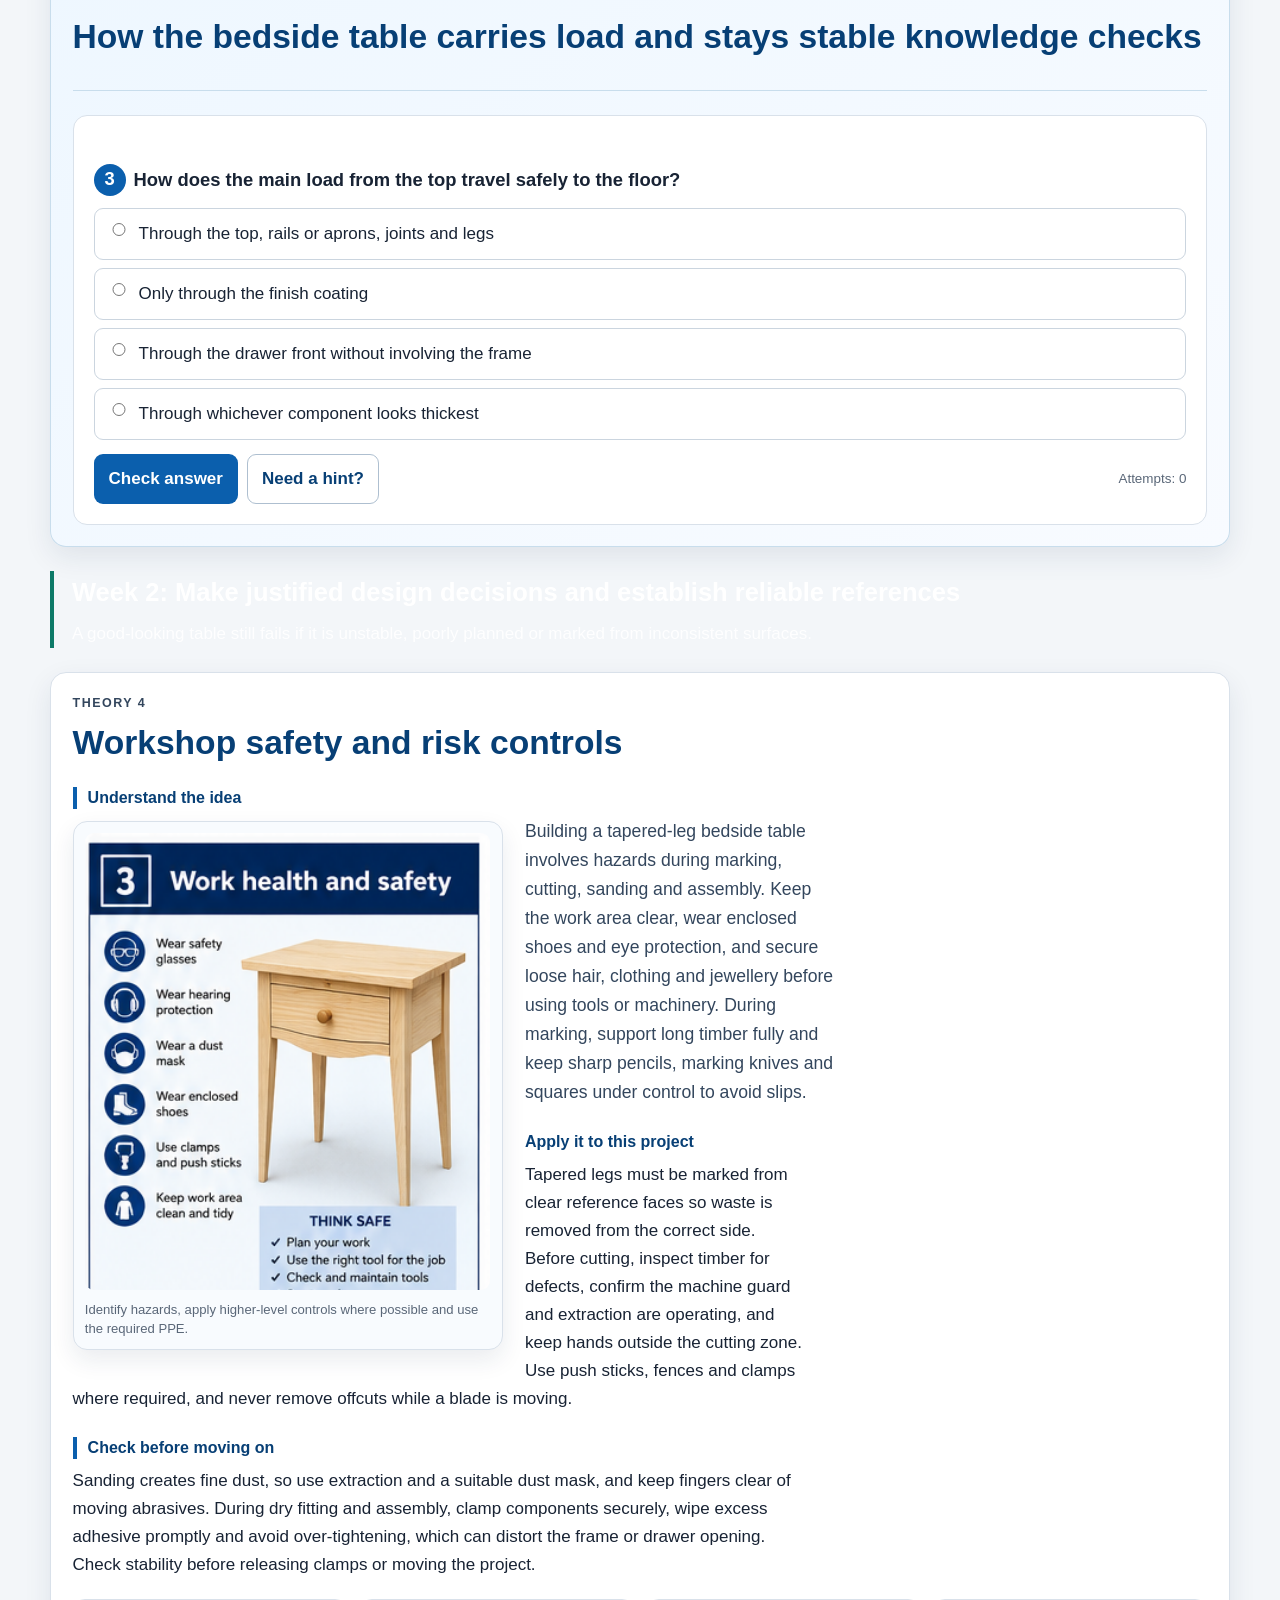
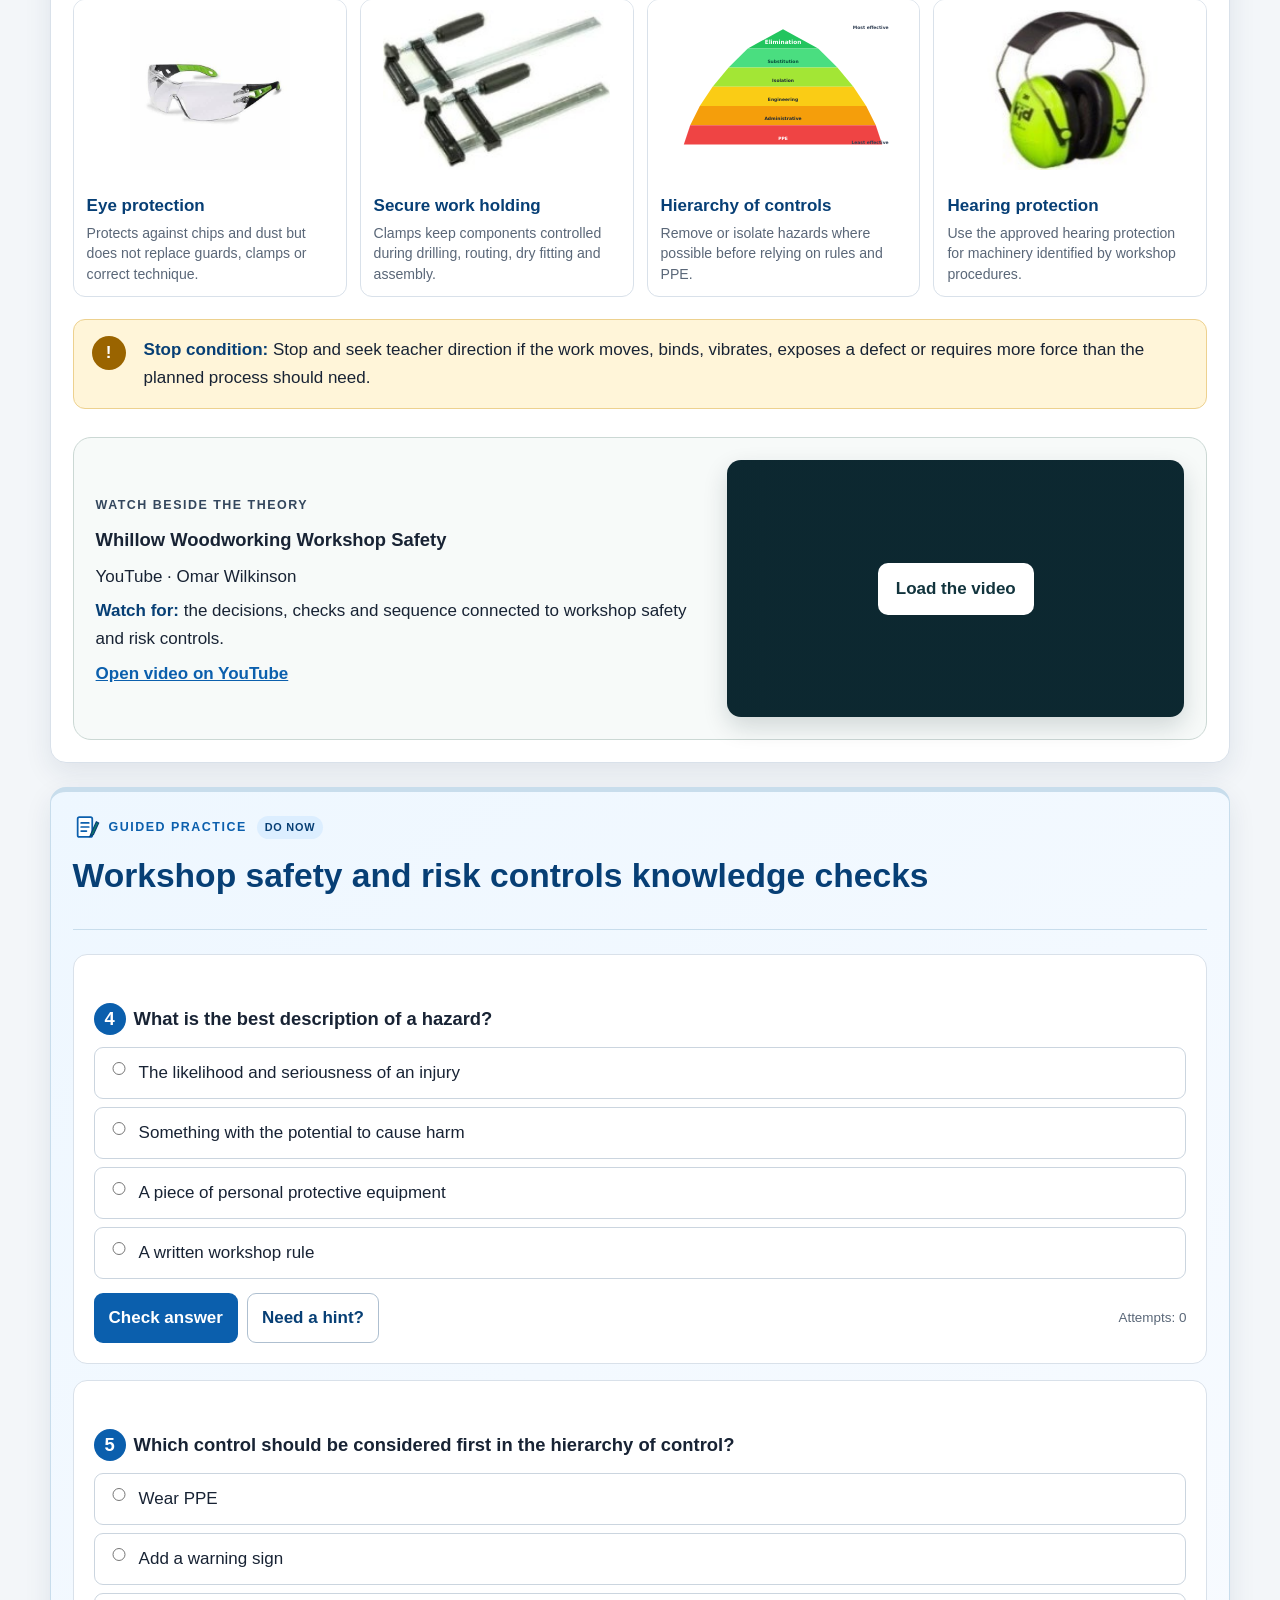
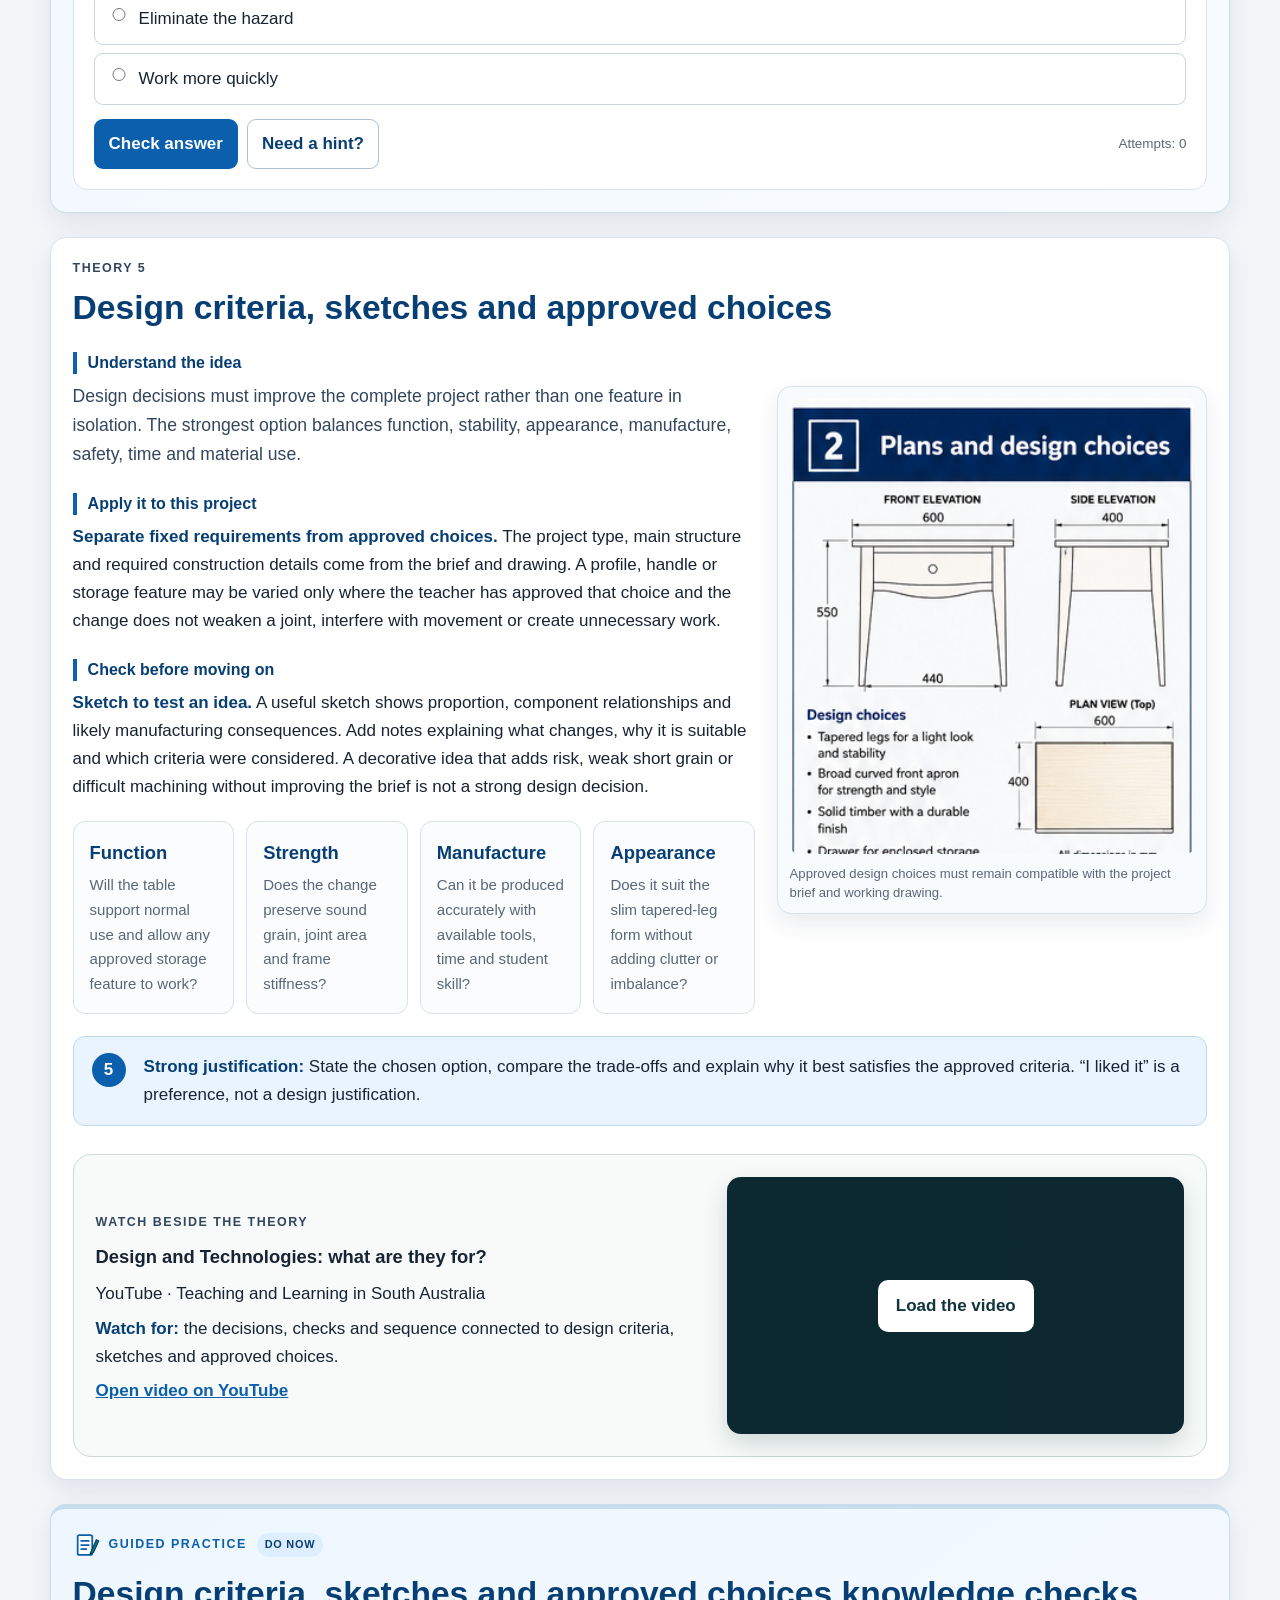
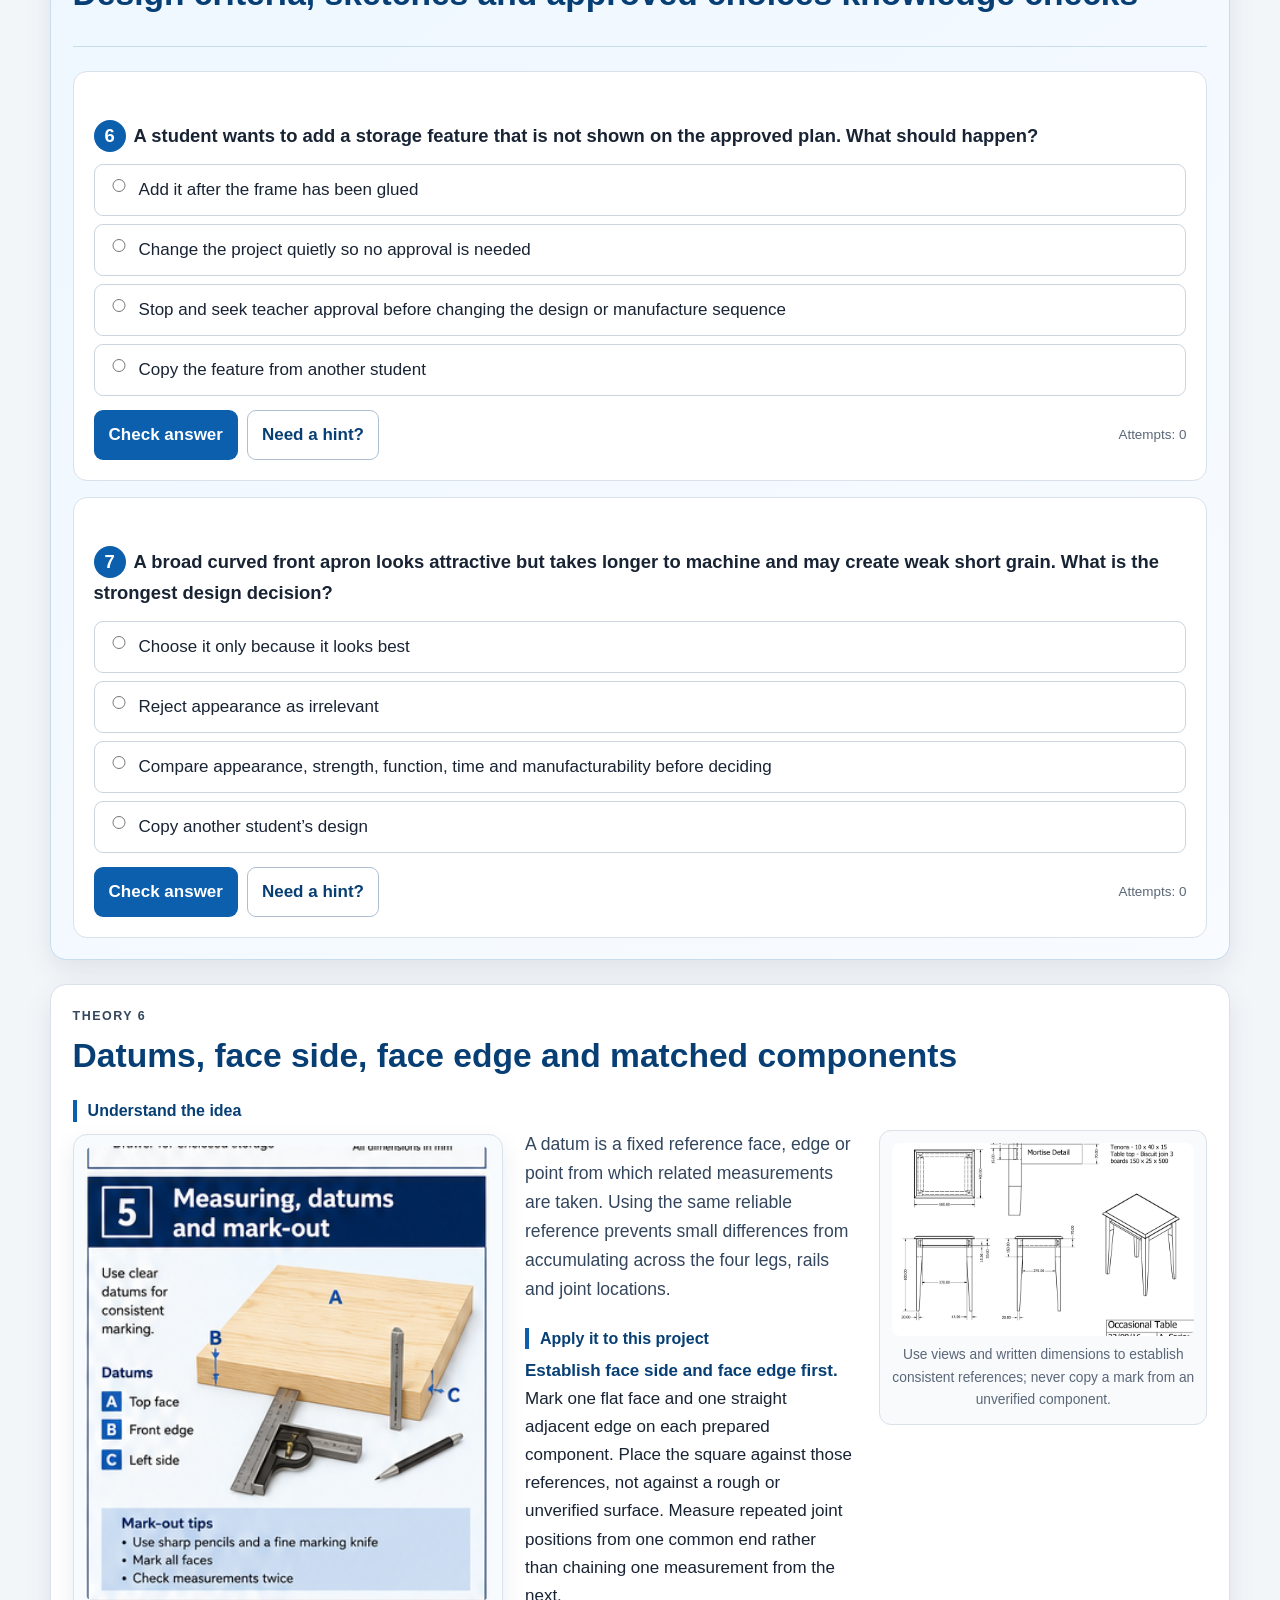
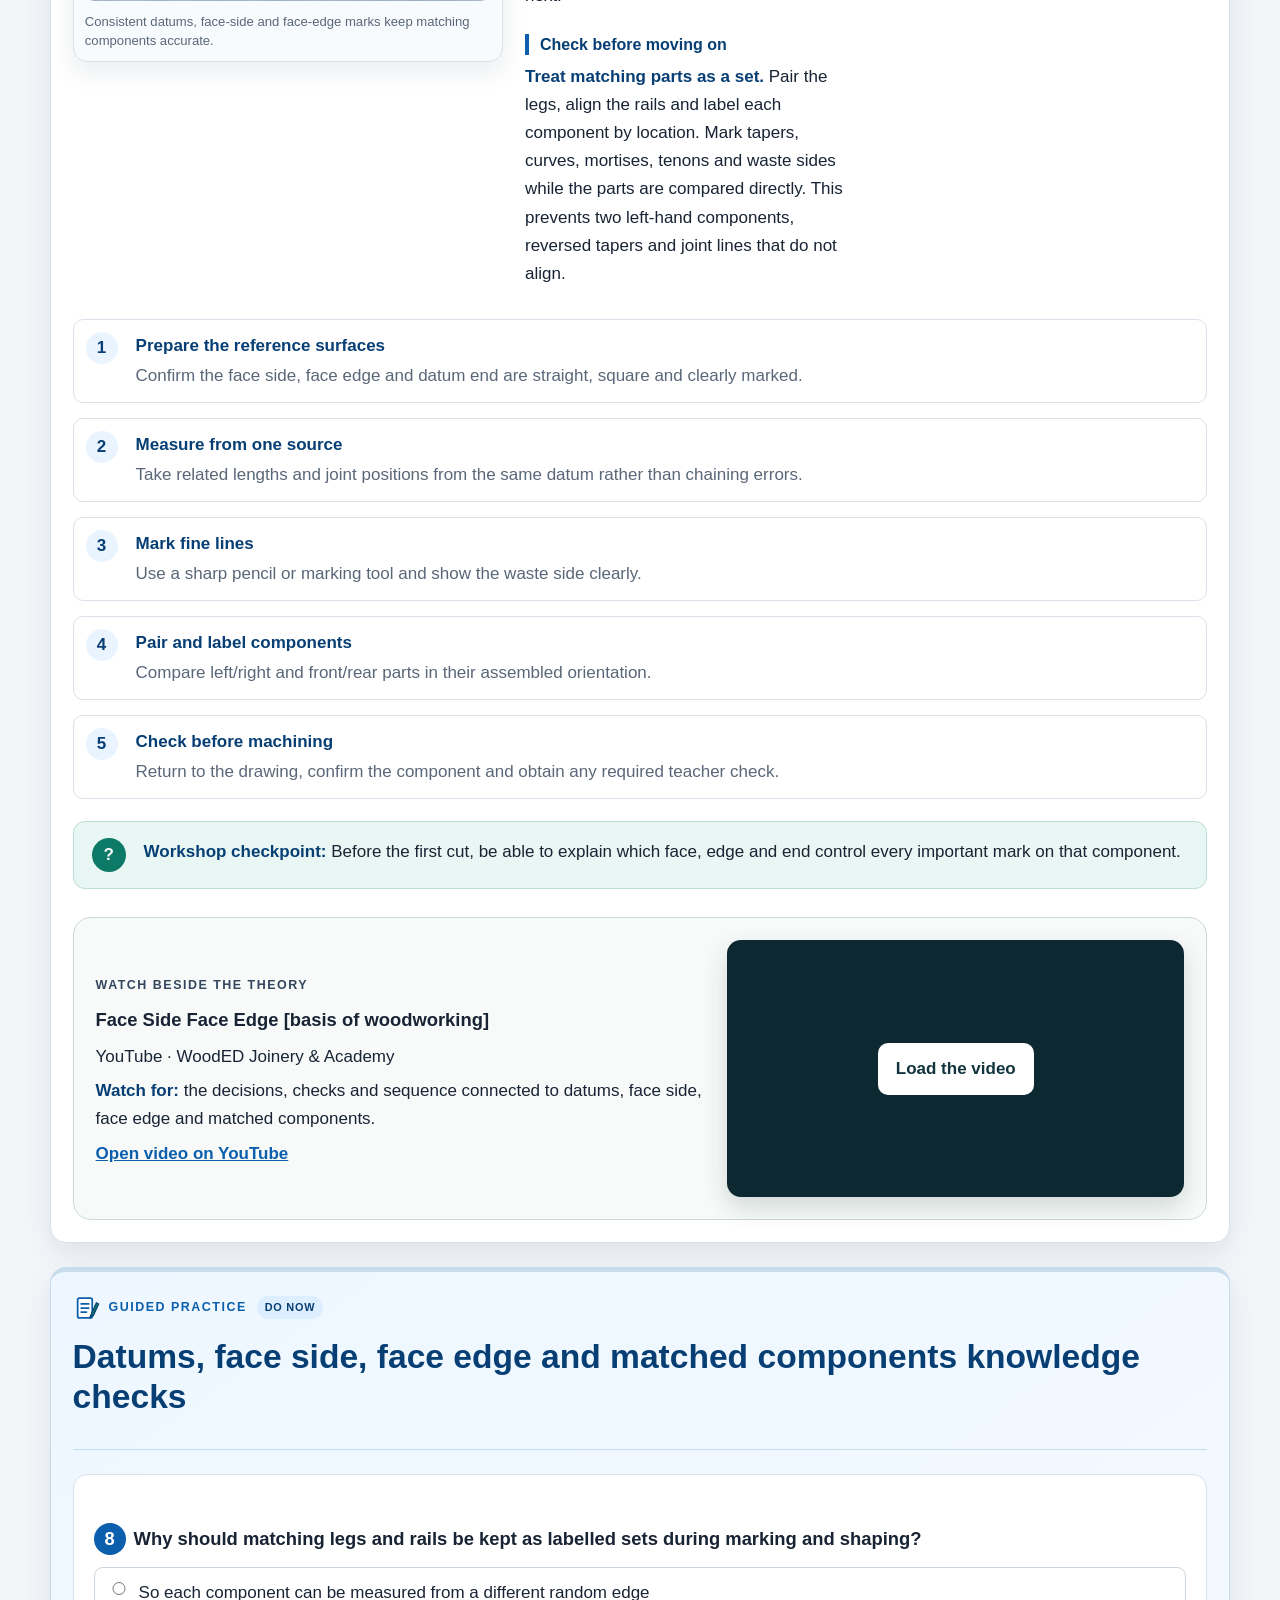
==== commit c396b30d: "Align modules with the Mirror flow" ====
--- a/weeks1-2/index.html
+++ b/weeks1-2/index.html
@@ -8,6 +8,7 @@
 <link href="../styles/course.css" rel="stylesheet"/>
   <link rel="stylesheet" href="../styles/timber-module-alignment.css?v=1">
 <link rel="stylesheet" href="../styles/timber-learning-package.css?v=1">
+  <link rel="stylesheet" href="../mirror-module-flow.css?v=2">
 </head>
 <body>
 <a class="skip-link" href="#main-content">Skip to lesson</a>
@@ -104,5 +105,6 @@
 <script src="lesson-data.js"></script>
 <script src="../scripts/lesson-engine.js"></script>
 <script src="../scripts/timber-learning-package.js?v=1"></script>
+<script src="../mirror-module-flow.js?v=2"></script>
 </body>
 </html>
--- a/mirror-module-flow.css
+++ b/mirror-module-flow.css
@@ -0,0 +1,67 @@
+/* Shared Timber module presentation pattern: Mirror reference. */
+body.mirror-module-flow .module-presentation-card {
+  display: grid;
+  grid-template-columns: minmax(0, 1fr) auto;
+  align-items: center;
+  gap: 24px 32px;
+  min-height: 260px;
+}
+
+body.mirror-module-flow .mirror-module-actions,
+body.mirror-module-flow .mirror-support-actions {
+  display: flex;
+  flex-wrap: wrap;
+  justify-content: flex-end;
+  gap: 10px;
+}
+
+body.mirror-module-flow .student-strip {
+  display: grid;
+  grid-template-columns: 1fr;
+  gap: 14px;
+  margin: 0 0 24px;
+  padding: 0;
+  background: transparent;
+  border: 0;
+  border-radius: 0;
+  box-shadow: none;
+}
+
+body.mirror-module-flow .student-strip h2 { margin: .2rem 0 .35rem; }
+body.mirror-module-flow .student-strip p { margin: .2rem 0; }
+body.mirror-module-flow .student-strip .student-fields {
+  display: grid;
+  grid-template-columns: minmax(0, 1fr) minmax(0, 1fr) minmax(150px, .7fr);
+  gap: 12px;
+  margin: 0;
+}
+body.mirror-module-flow .student-strip .student-fields label { display: grid; gap: 5px; }
+body.mirror-module-flow .student-strip .student-fields input {
+  width: 100%;
+  min-width: 0;
+  min-height: 52px;
+}
+
+body.mirror-module-flow .part-banner.mirror-theory-divider {
+  margin: 34px 0 20px;
+  padding: 0 0 0 18px;
+  color: inherit;
+  background: transparent;
+  border: 0;
+  border-left: 4px solid var(--accent, #315d3a);
+  border-radius: 0;
+  box-shadow: none;
+}
+body.mirror-module-flow .part-banner.mirror-theory-divider h2 { margin: 0 0 6px; }
+body.mirror-module-flow .part-banner.mirror-theory-divider p { margin: 0; }
+
+@media (max-width: 900px) {
+  body.mirror-module-flow .student-strip .student-fields { grid-template-columns: 1fr 1fr; }
+}
+
+@media (max-width: 680px) {
+  body.mirror-module-flow .module-presentation-card { grid-template-columns: 1fr; }
+  body.mirror-module-flow .mirror-module-actions,
+  body.mirror-module-flow .mirror-support-actions { justify-content: flex-start; }
+  body.mirror-module-flow .student-strip .student-fields { grid-template-columns: 1fr; }
+}
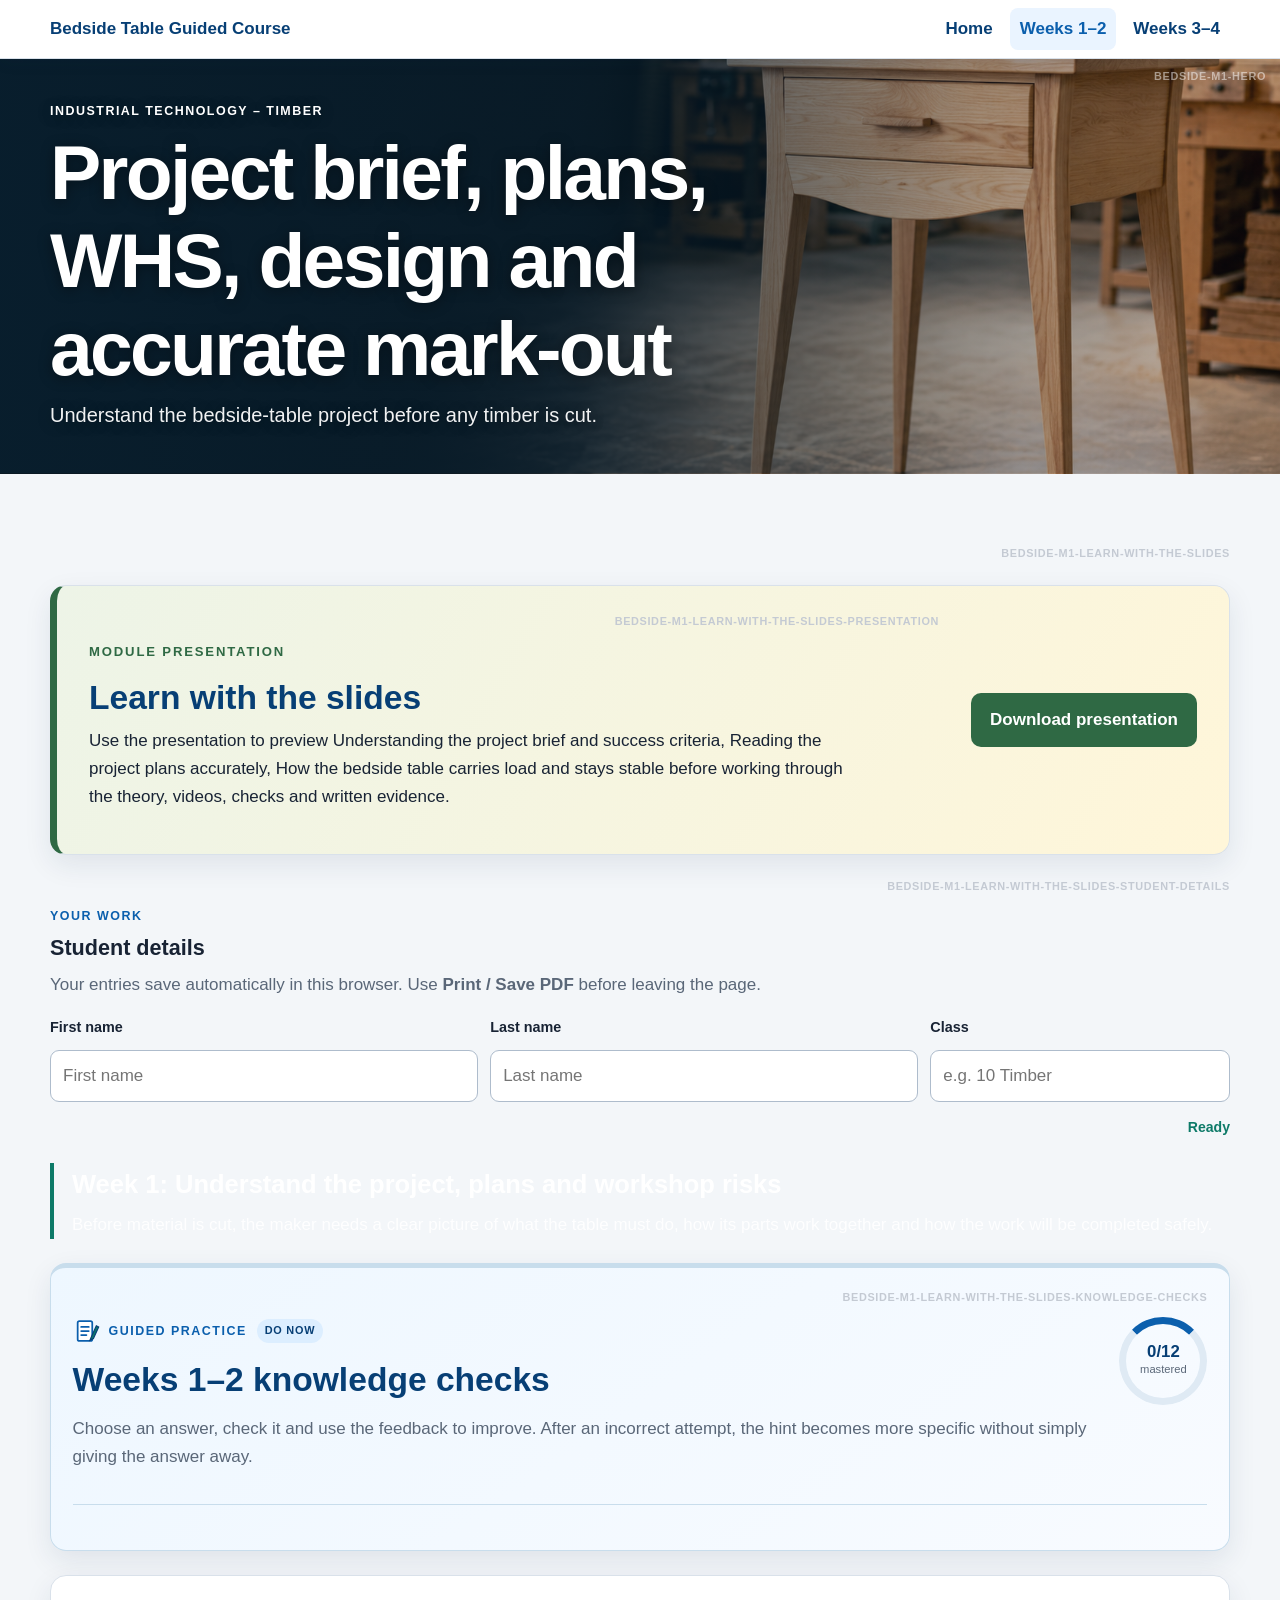
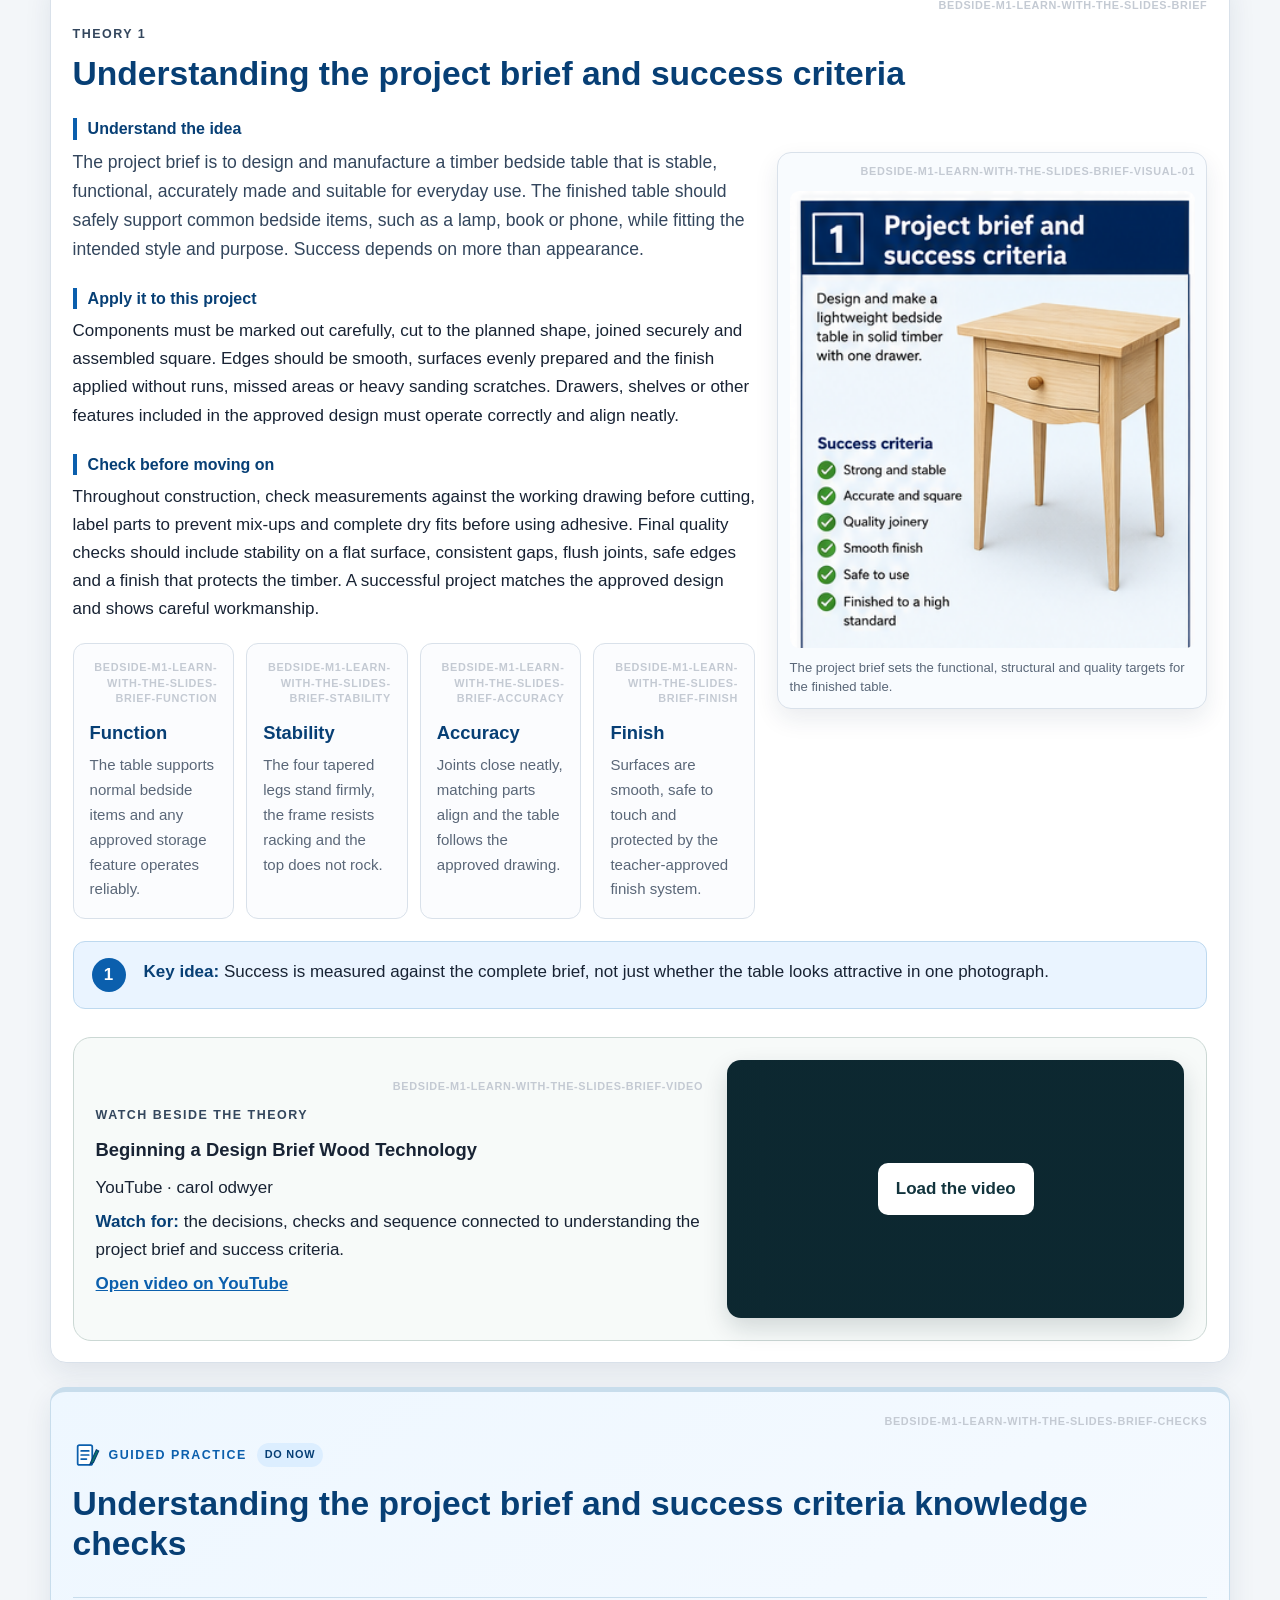
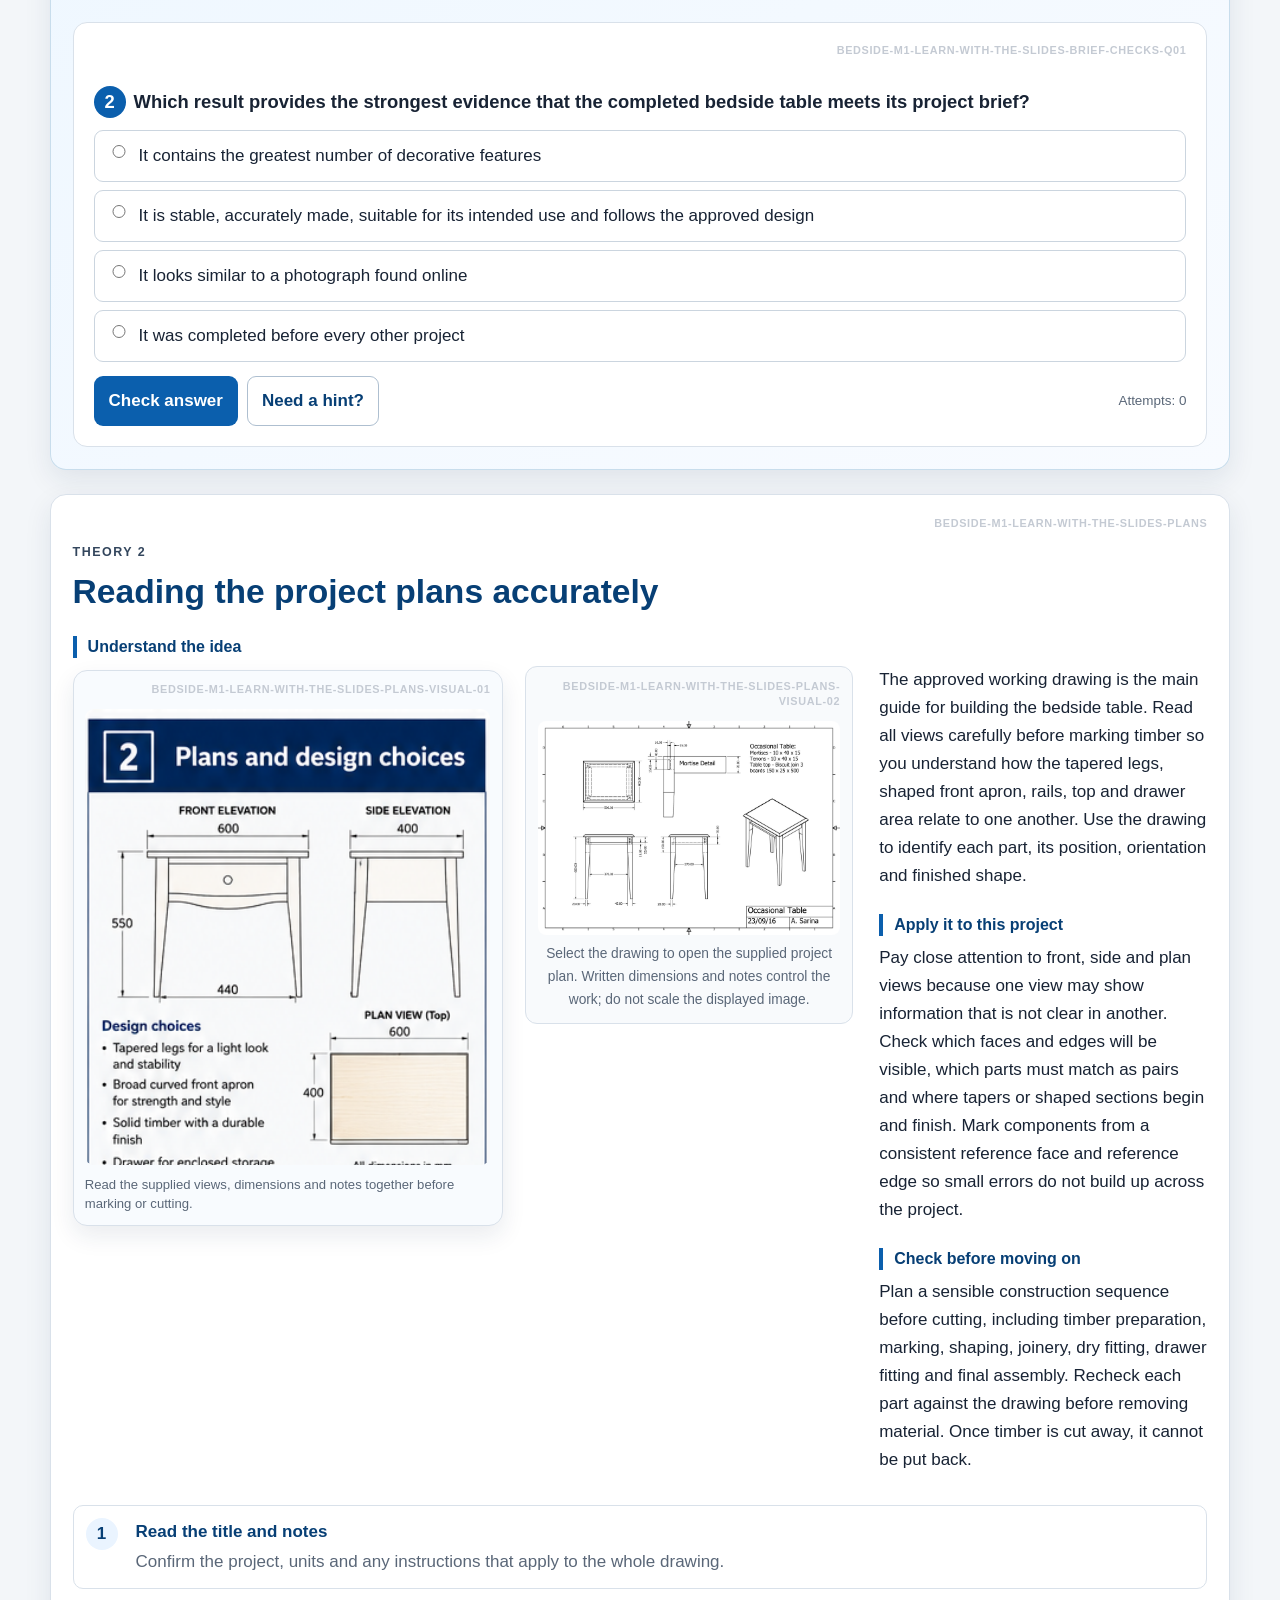
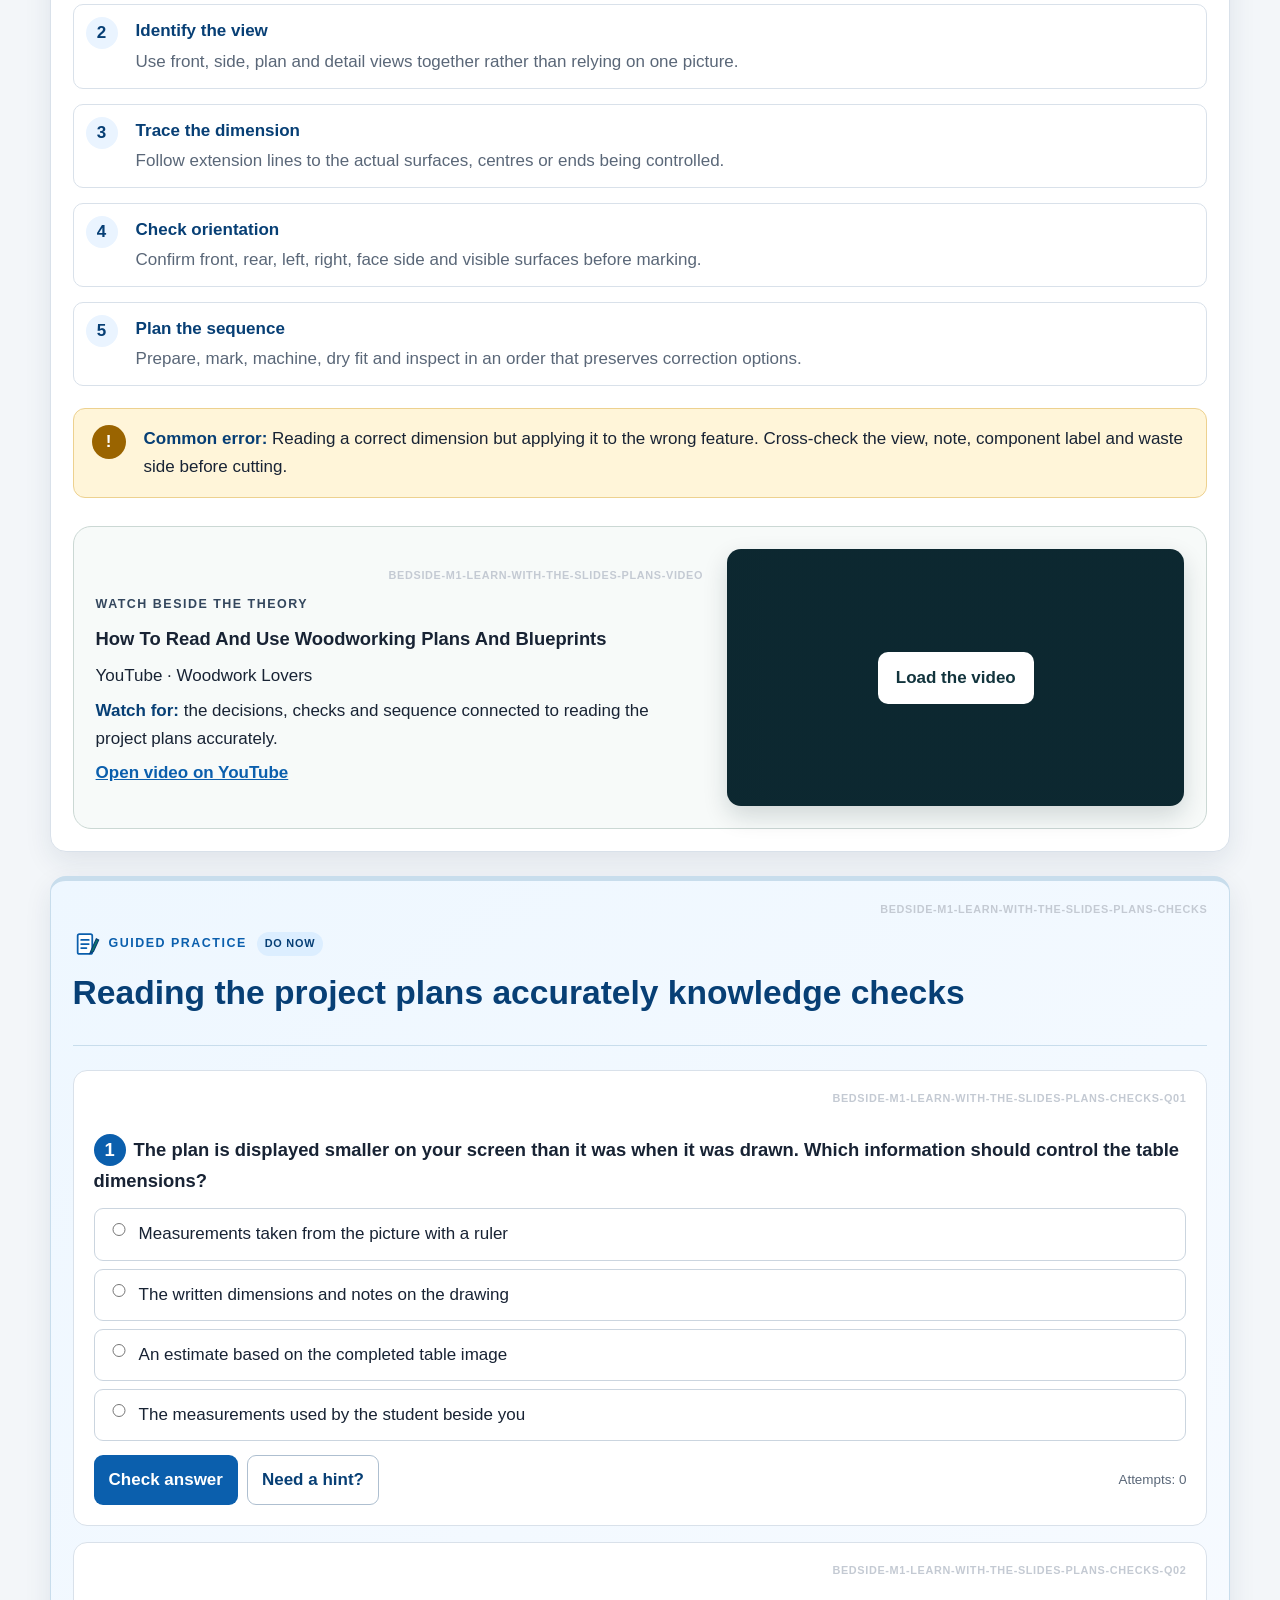
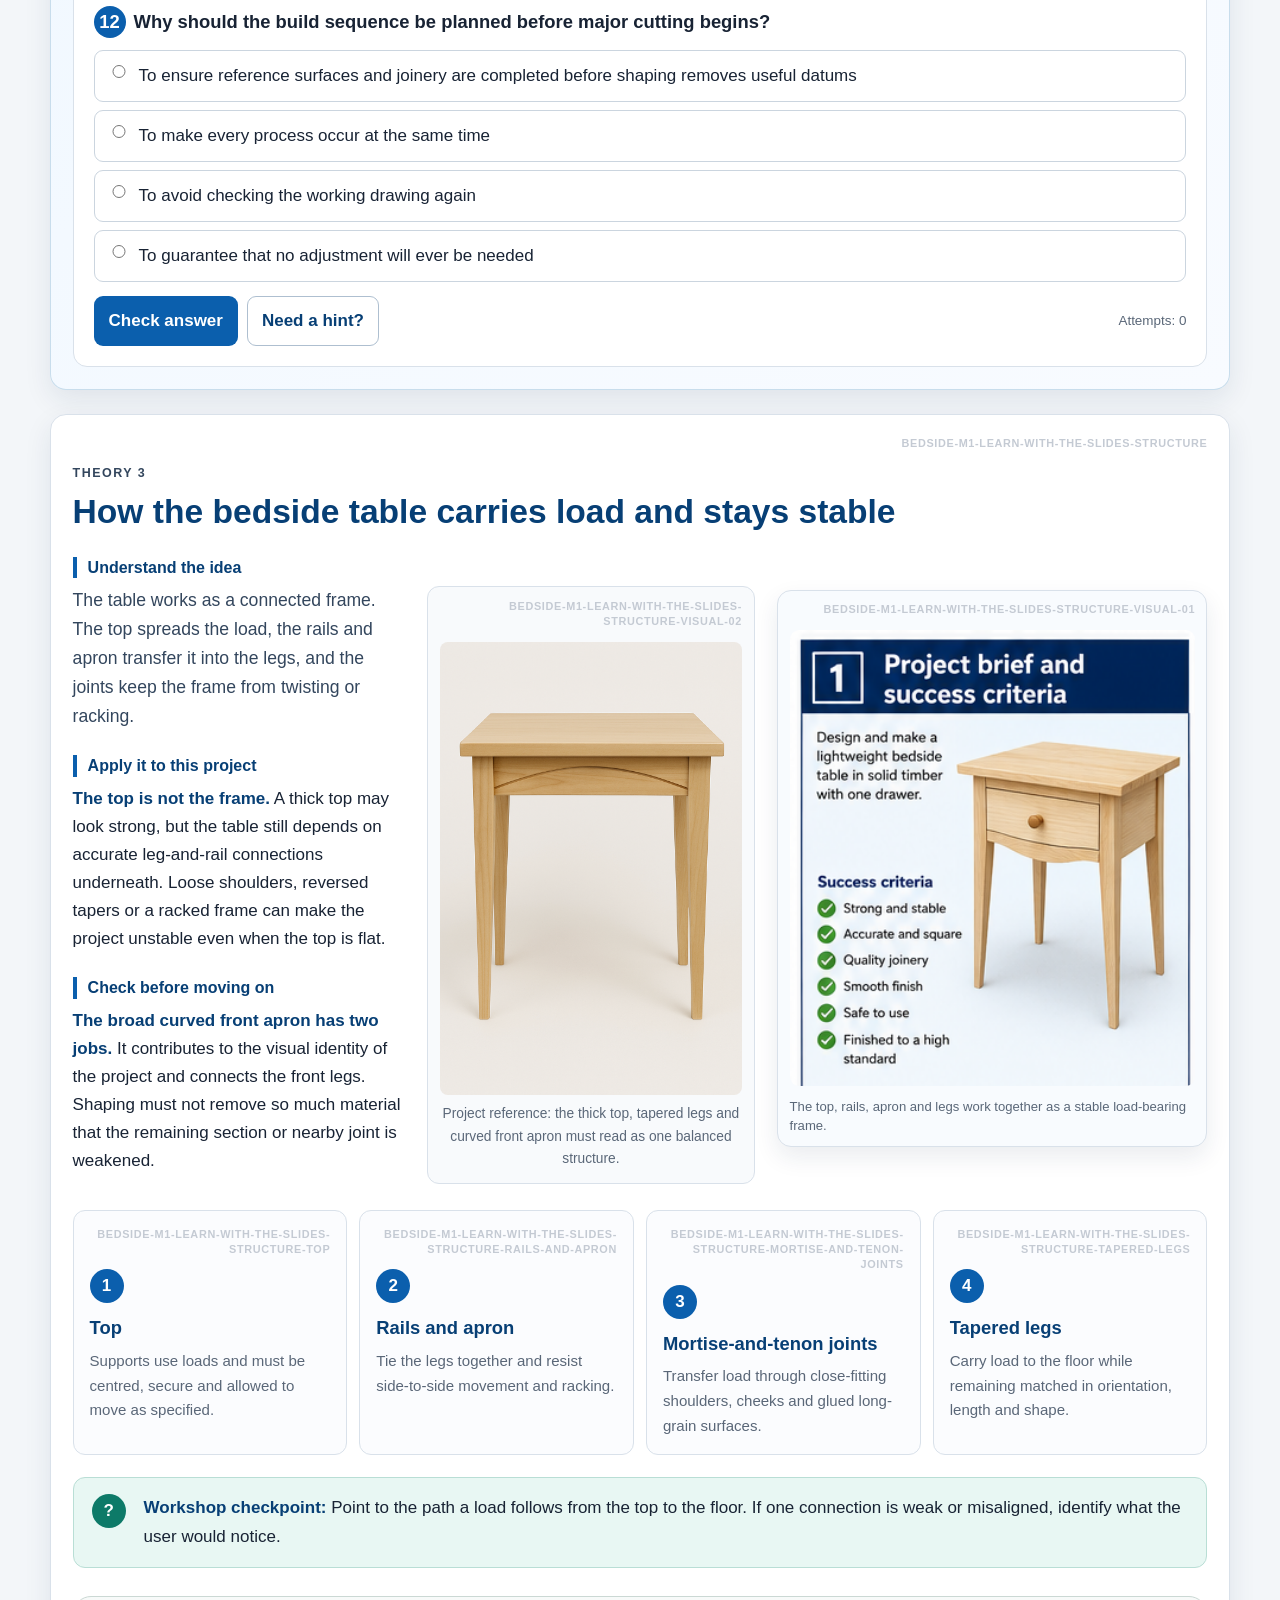
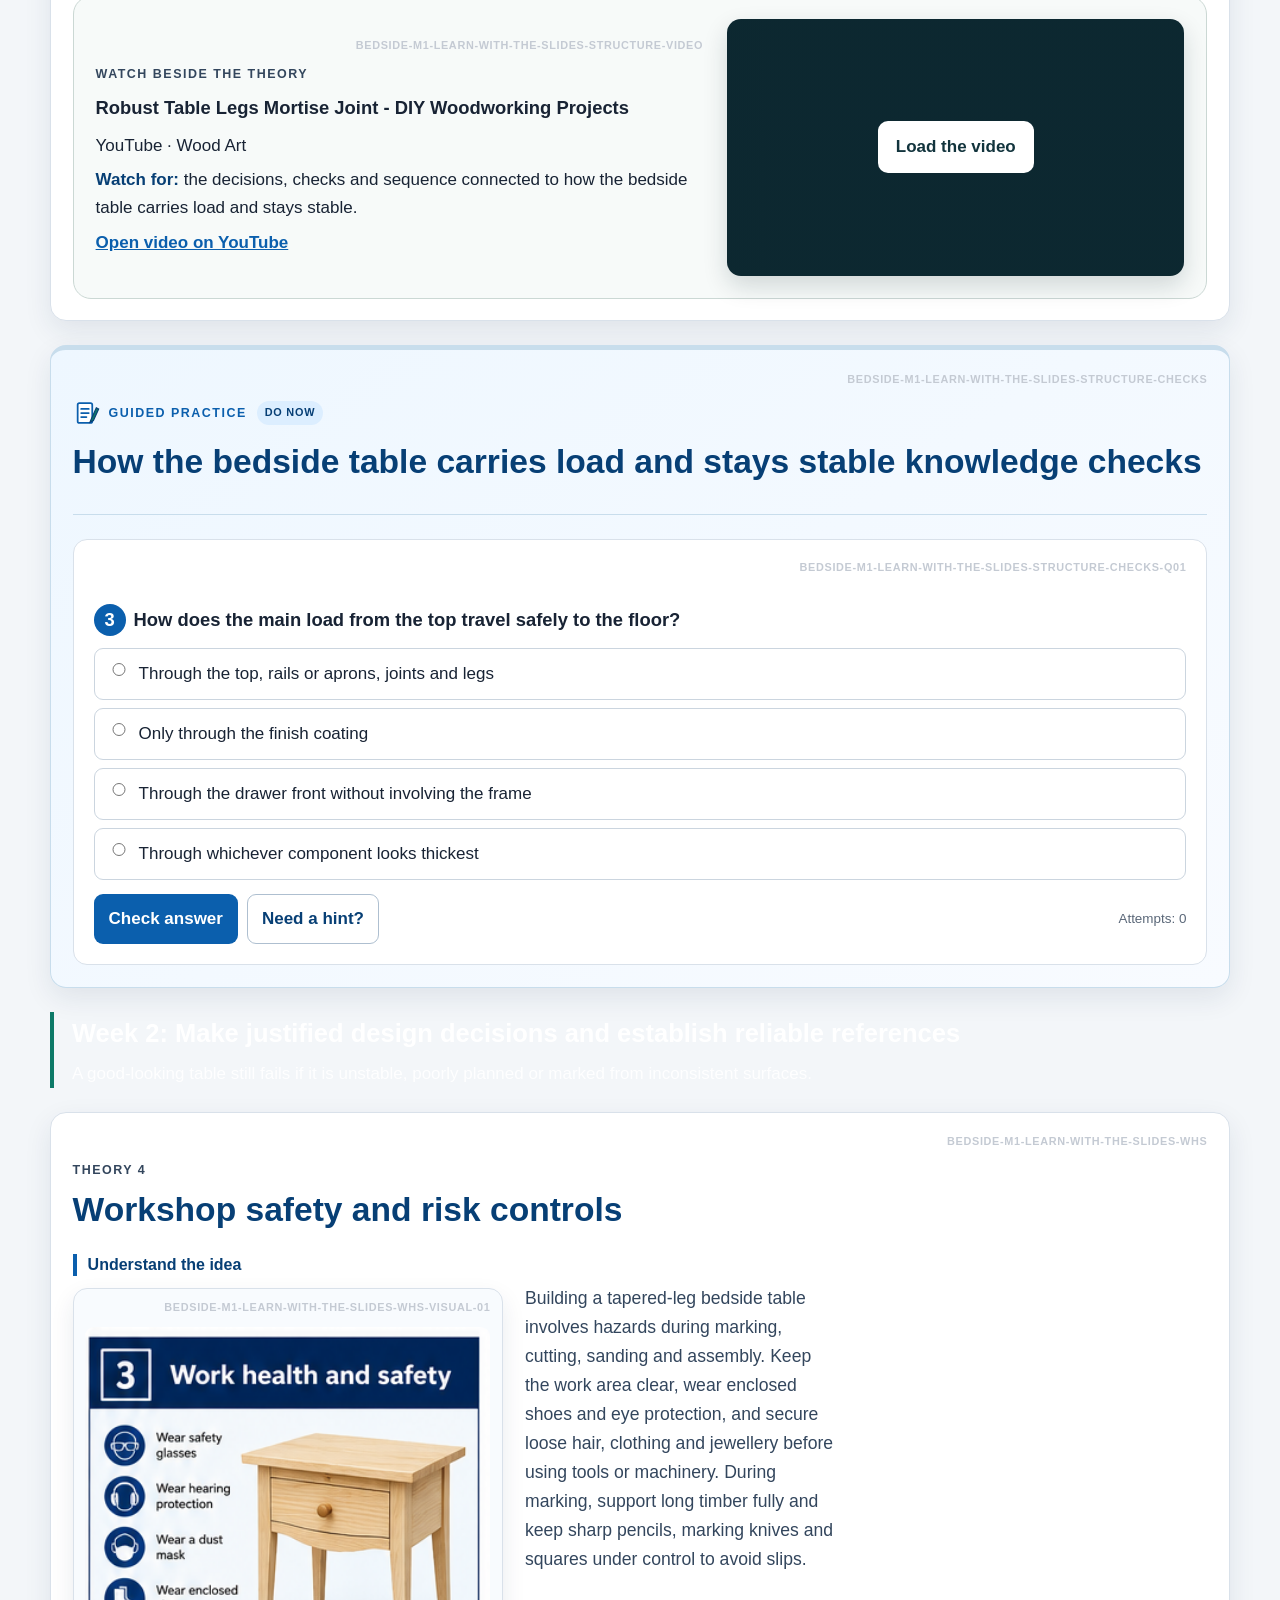
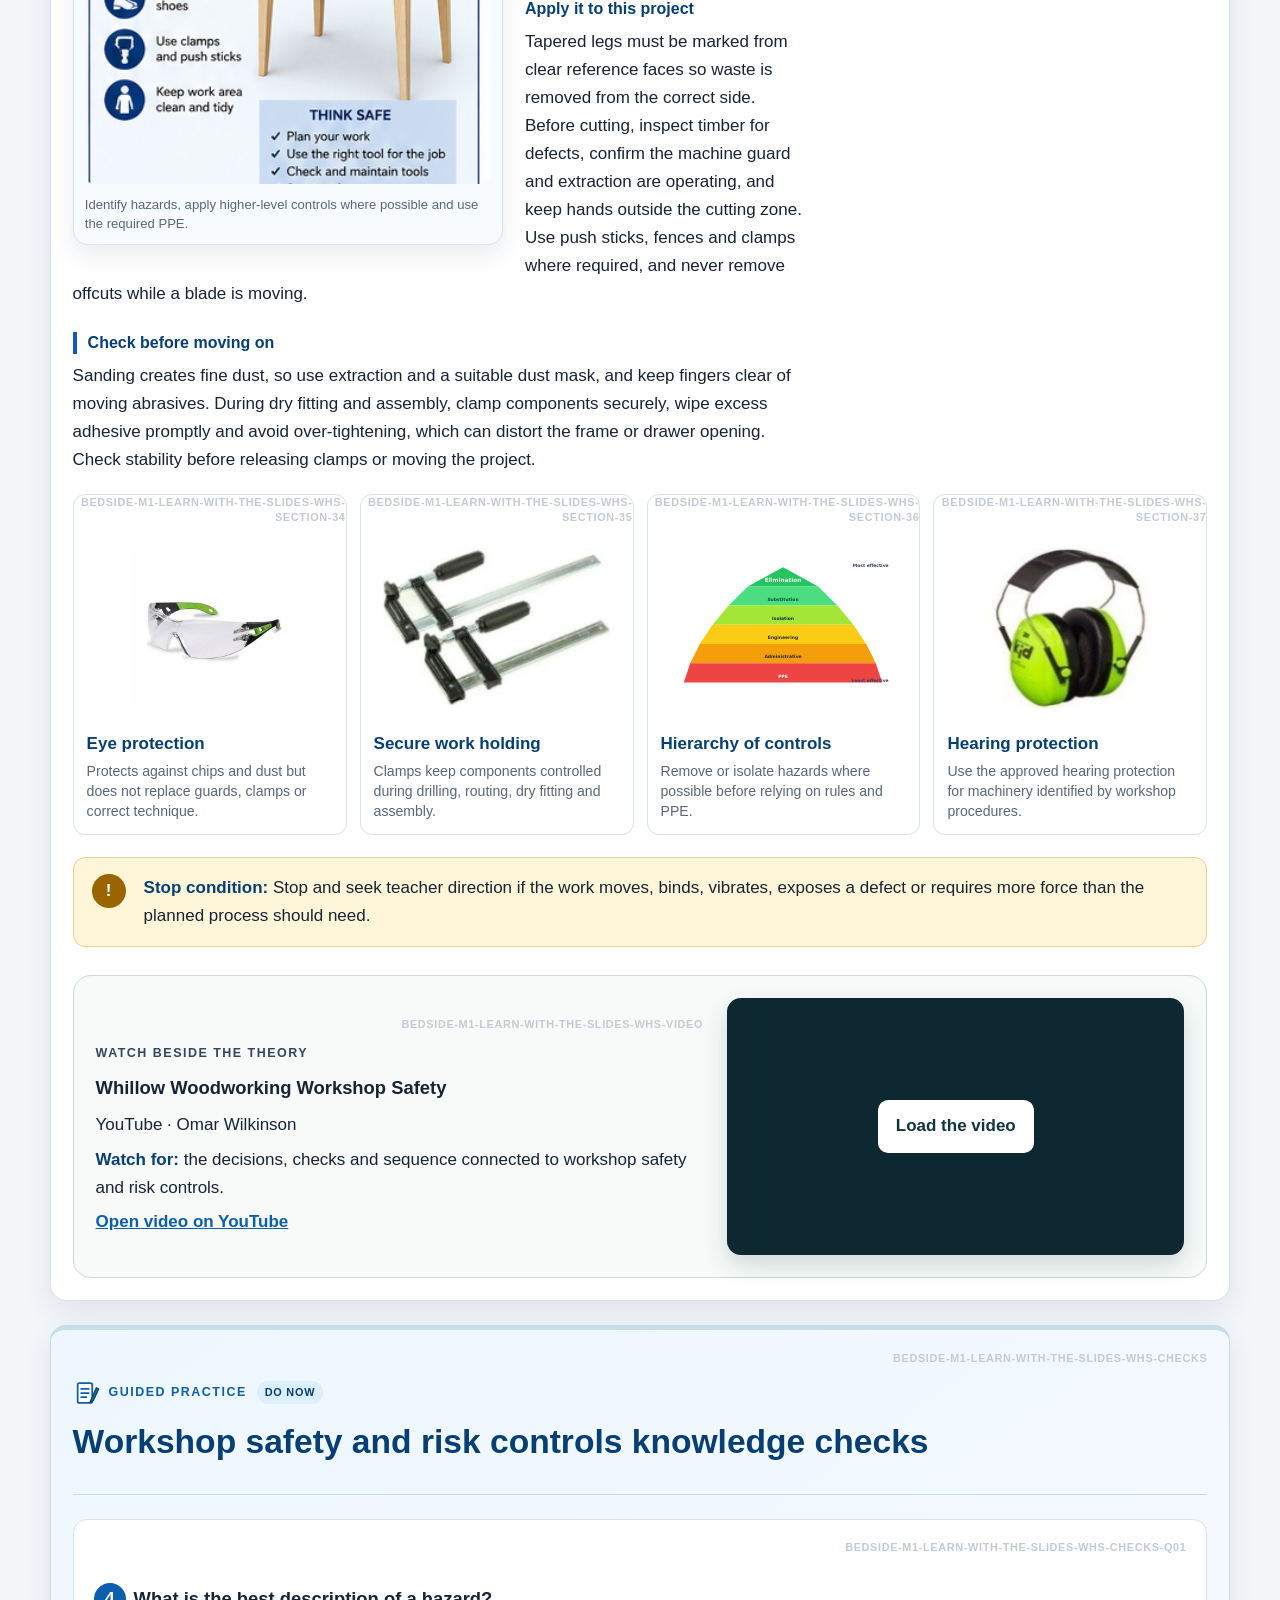
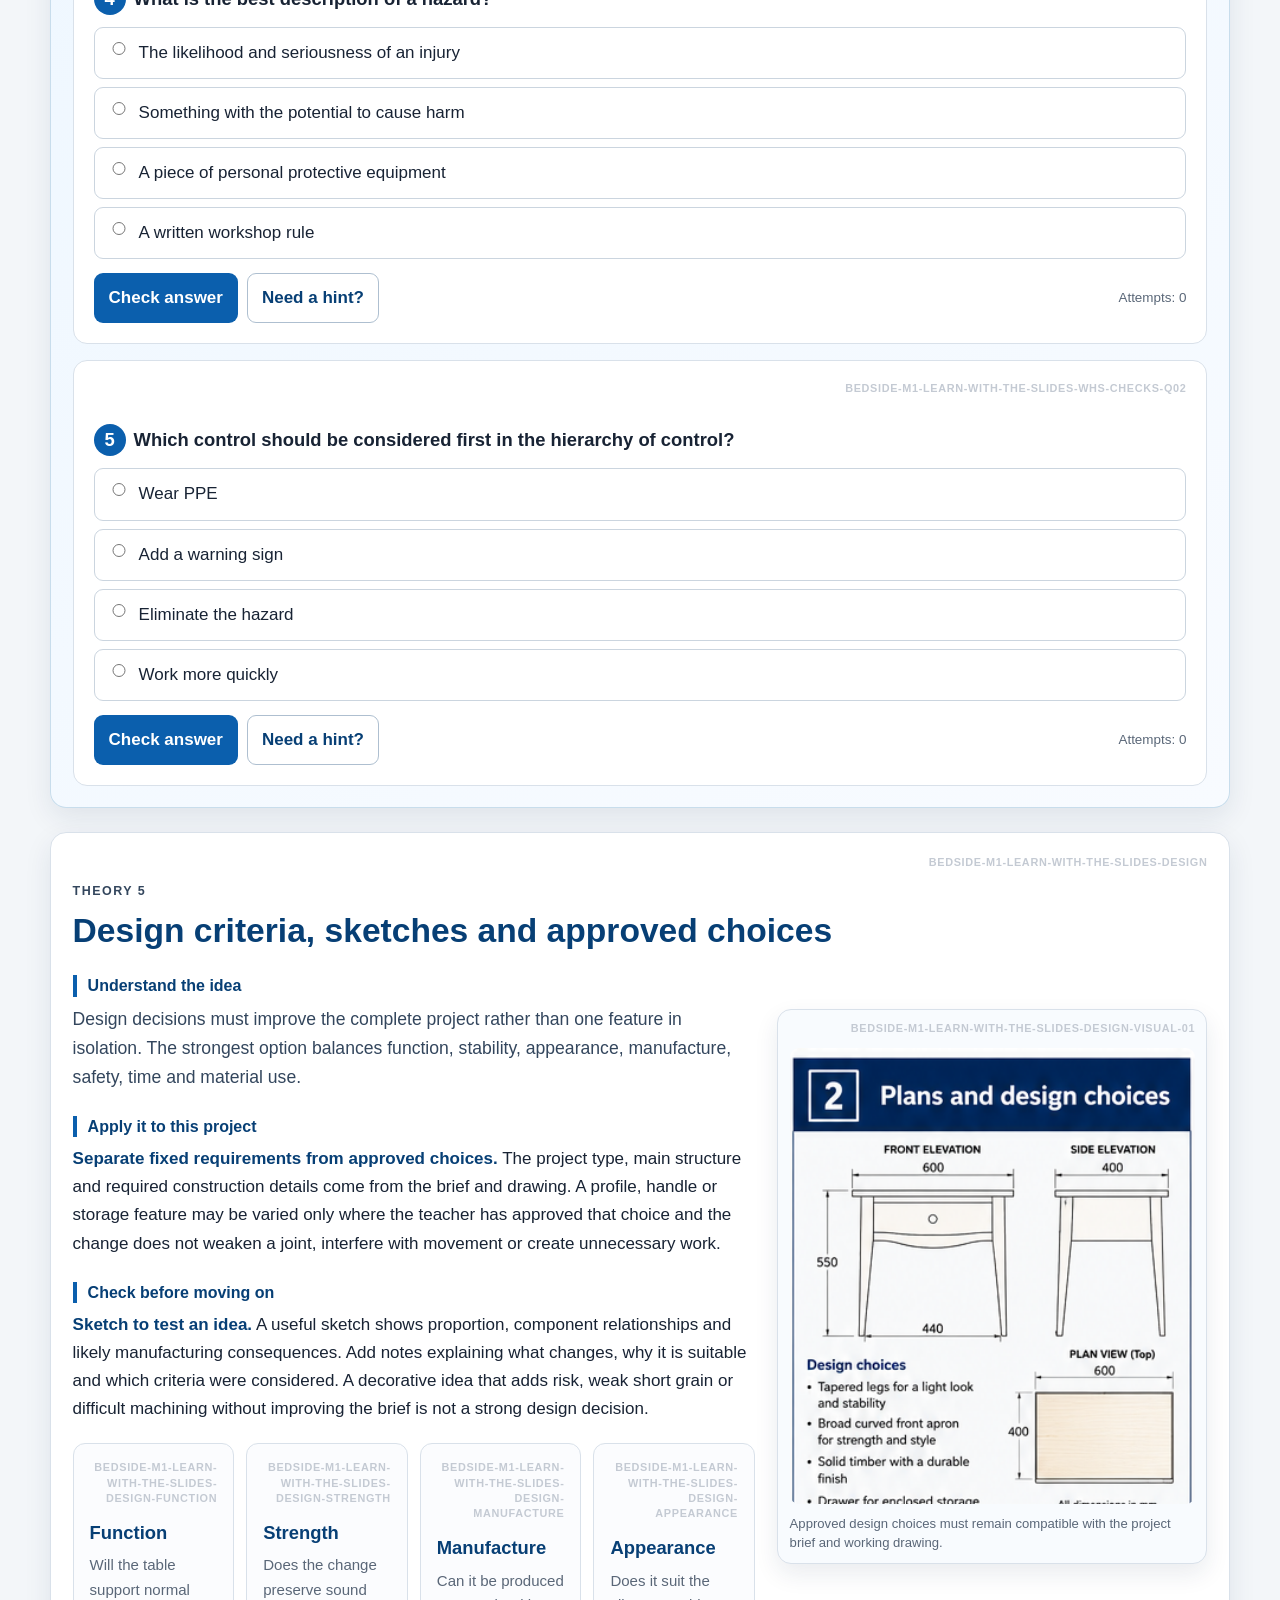
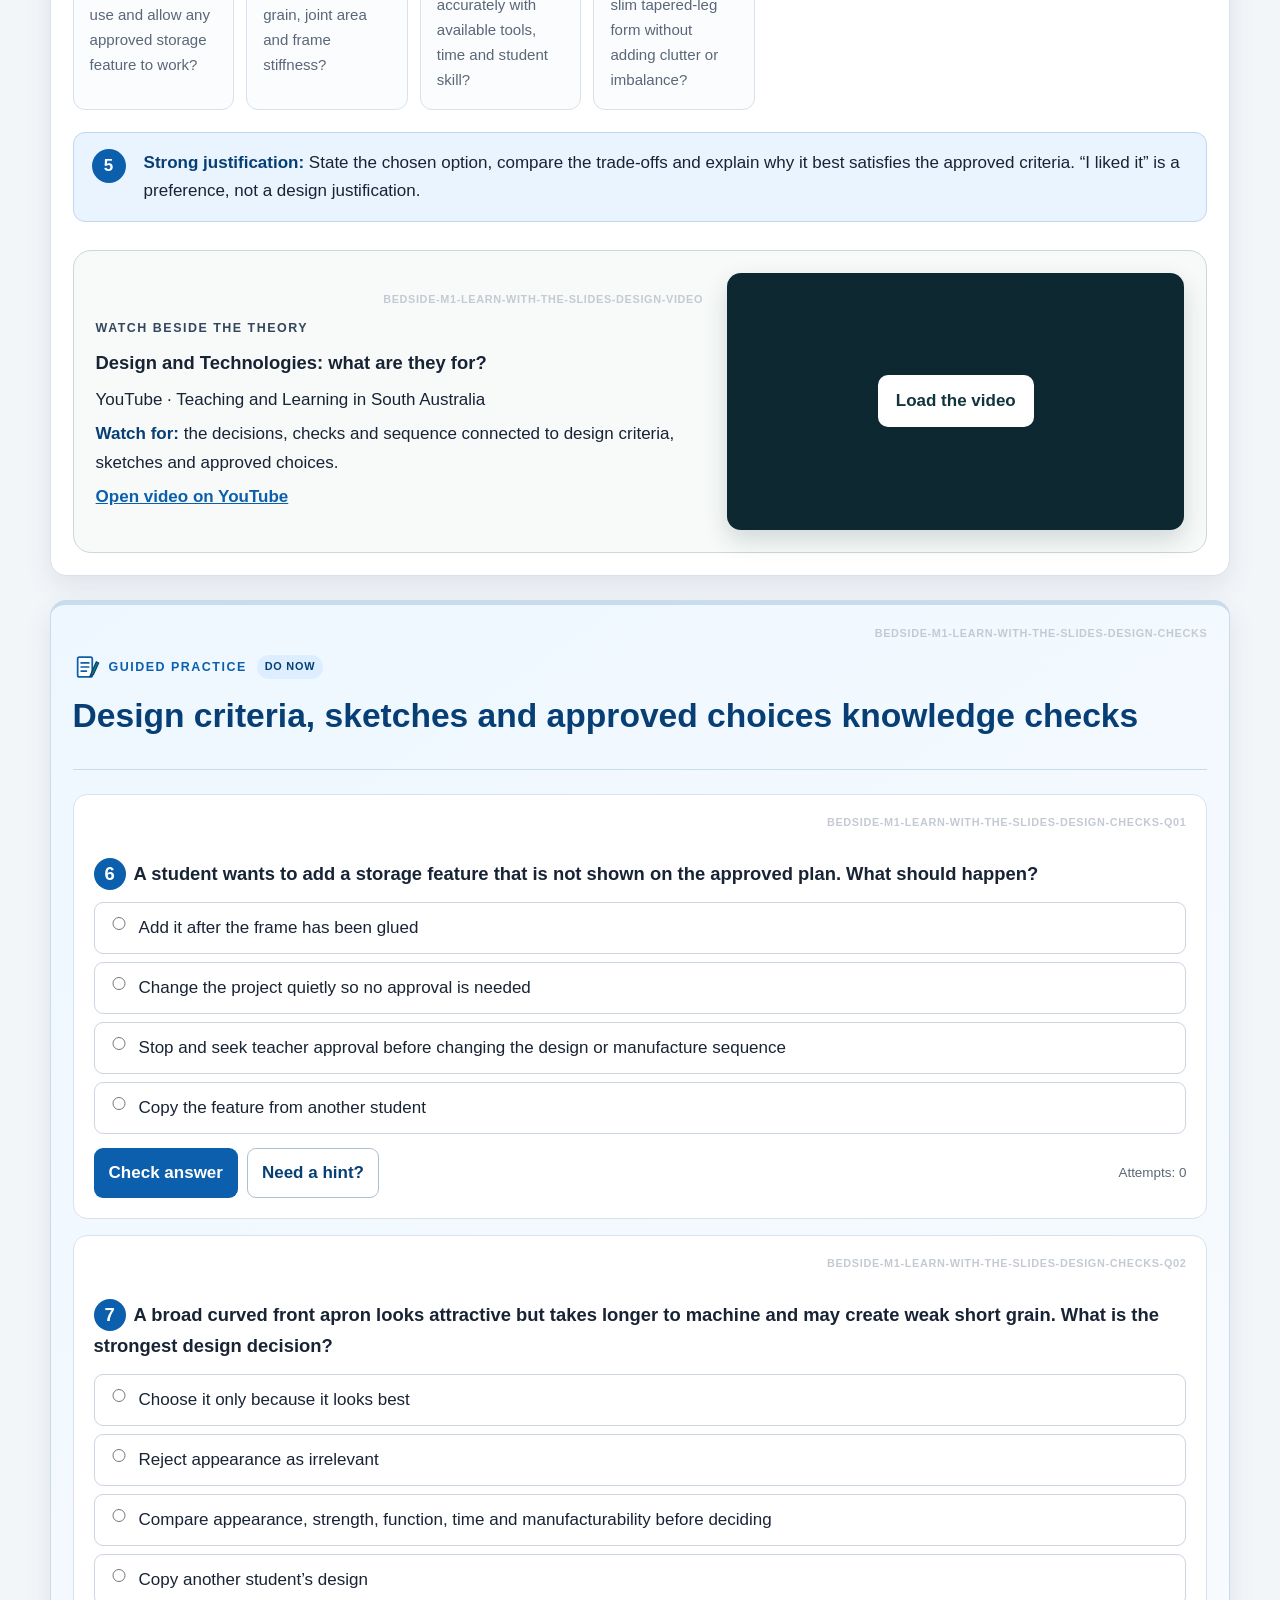
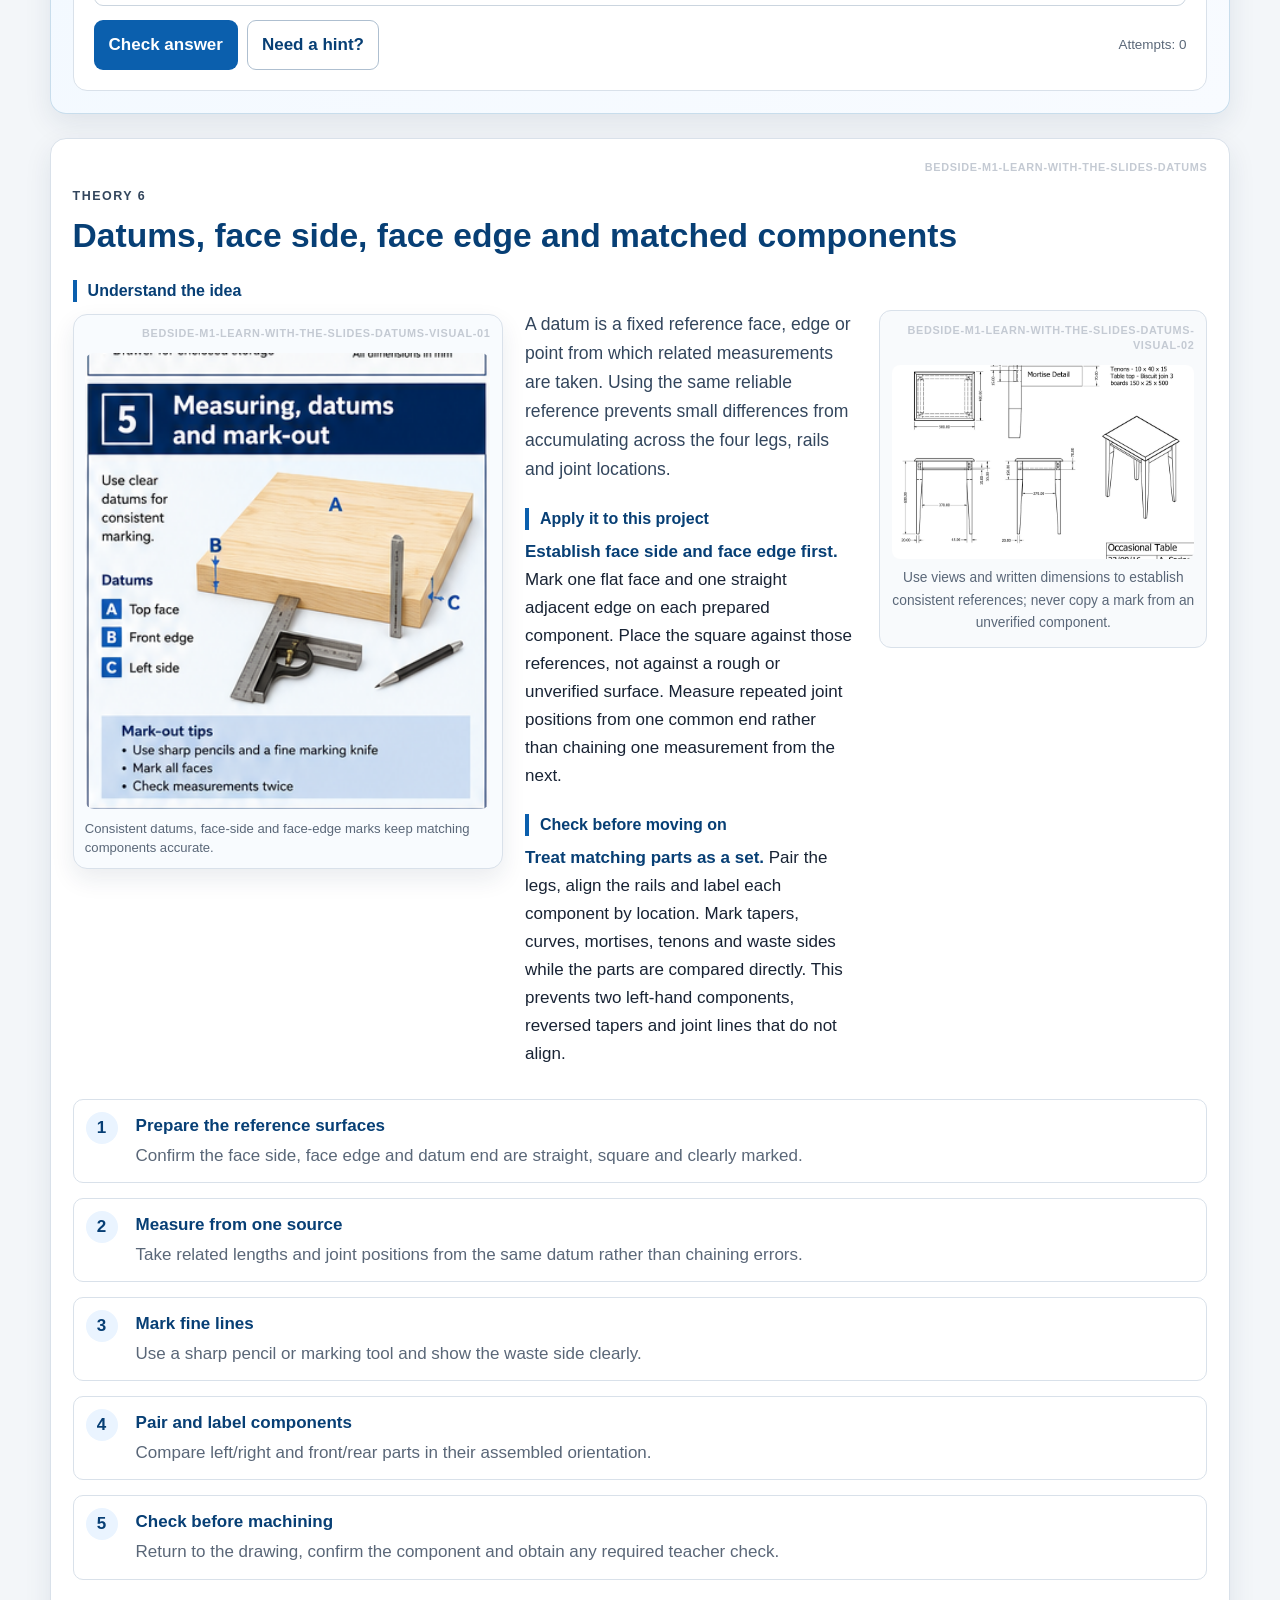
==== commit f5d39348: "Add clickable section reference codes" ====
--- a/weeks1-2/index.html
+++ b/weeks1-2/index.html
@@ -9,6 +9,7 @@
   <link rel="stylesheet" href="../styles/timber-module-alignment.css?v=1">
 <link rel="stylesheet" href="../styles/timber-learning-package.css?v=1">
   <link rel="stylesheet" href="../mirror-module-flow.css?v=2">
+  <link rel="stylesheet" href="../section-reference.css">
 </head>
 <body>
 <a class="skip-link" href="#main-content">Skip to lesson</a>
@@ -106,5 +107,7 @@
 <script src="../scripts/lesson-engine.js"></script>
 <script src="../scripts/timber-learning-package.js?v=1"></script>
 <script src="../mirror-module-flow.js?v=2"></script>
+  <script src="../vendor/html2canvas.min.js"></script>
+  <script src="../section-reference.js" data-site-code="BEDSIDE"></script>
 </body>
 </html>
--- a/section-reference.css
+++ b/section-reference.css
@@ -0,0 +1,72 @@
+.section-reference {
+  display: block;
+  max-width: 100%;
+  min-width: 0;
+  width: auto;
+  margin: 0 0 12px auto;
+  color: #c4cad3;
+  font-size: 0.68rem;
+  font-weight: 700;
+  letter-spacing: 0.06em;
+  line-height: 1.4;
+  text-decoration: none;
+  text-align: right;
+  text-transform: uppercase;
+  overflow-wrap: anywhere;
+}
+
+.section-reference-overlay-target {
+  position: relative;
+}
+
+.section-reference-layout-safe {
+  min-width: 0;
+  overflow-wrap: anywhere;
+}
+
+.section-reference--overlay {
+  margin: 0;
+  position: absolute;
+  right: 14px;
+  top: 10px;
+  z-index: 6;
+}
+
+.section-reference--on-dark {
+  color: rgba(255, 255, 255, 0.5);
+}
+
+.section-reference--on-dark:hover,
+.section-reference--on-dark:focus-visible {
+  color: rgba(255, 255, 255, 0.92);
+}
+
+.section-reference:hover,
+.section-reference:focus-visible {
+  color: #0757a0;
+  text-decoration: underline;
+  text-underline-offset: 3px;
+}
+
+.section-reference:focus-visible {
+  outline: 2px solid #0757a0;
+  outline-offset: 3px;
+  border-radius: 2px;
+}
+
+.section-reference.is-copied {
+  color: #667085;
+}
+
+.section-reference.is-capturing,
+.section-reference.is-capturing:focus-visible {
+  color: #c4cad3;
+  outline: none;
+  text-decoration: none;
+}
+
+@media print {
+  .section-reference {
+    display: none;
+  }
+}
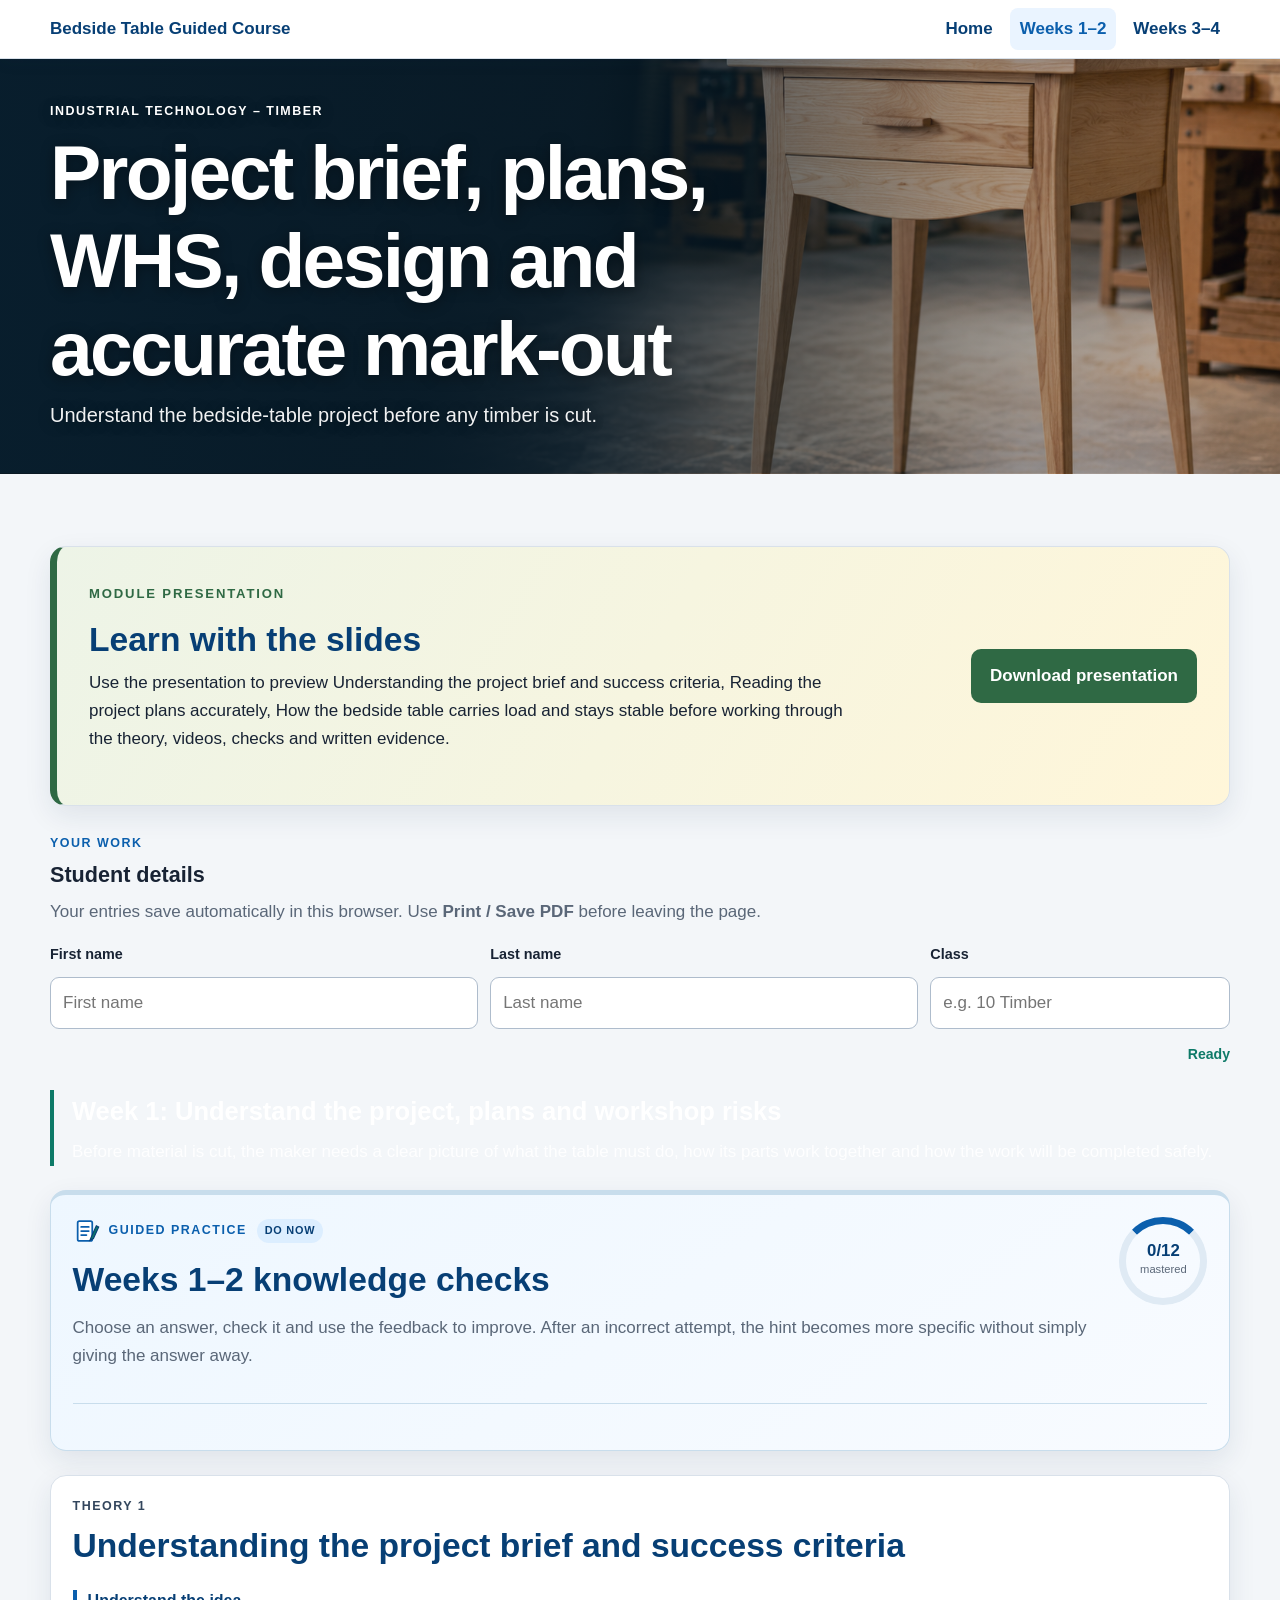
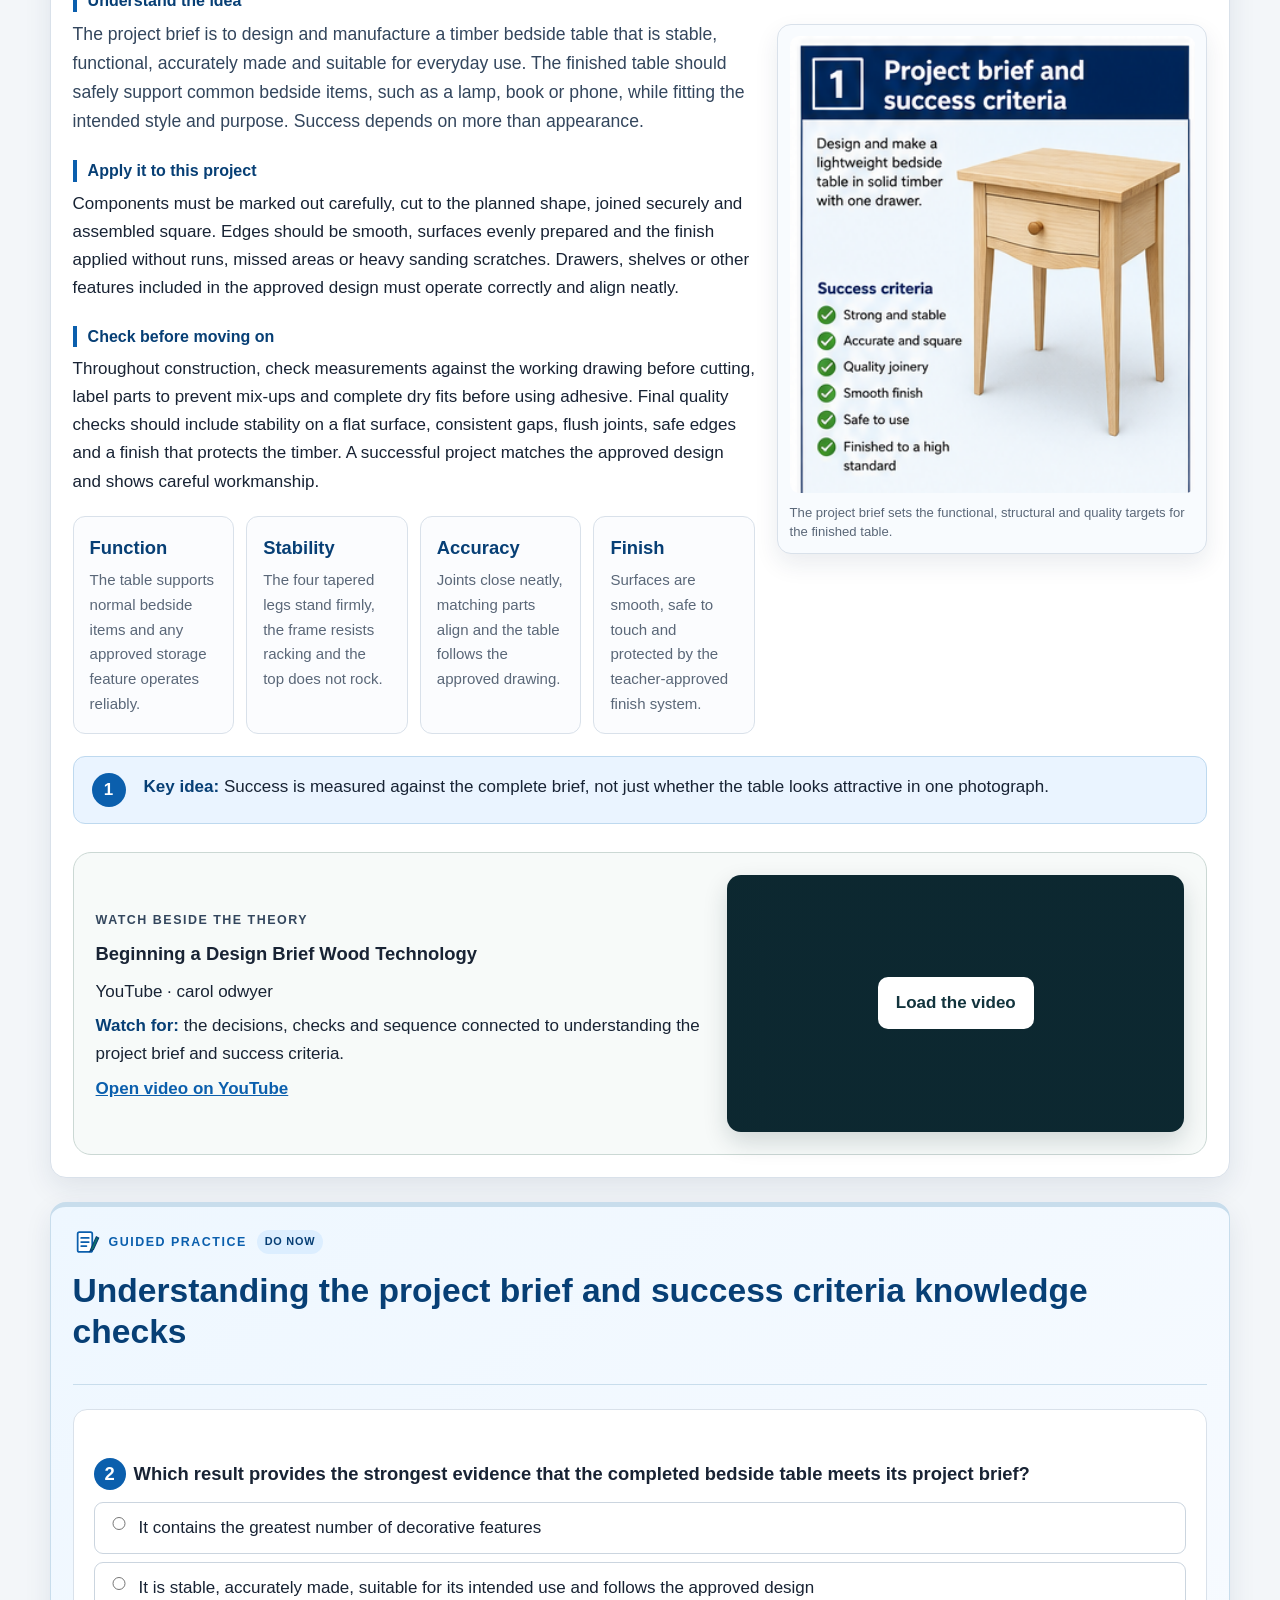
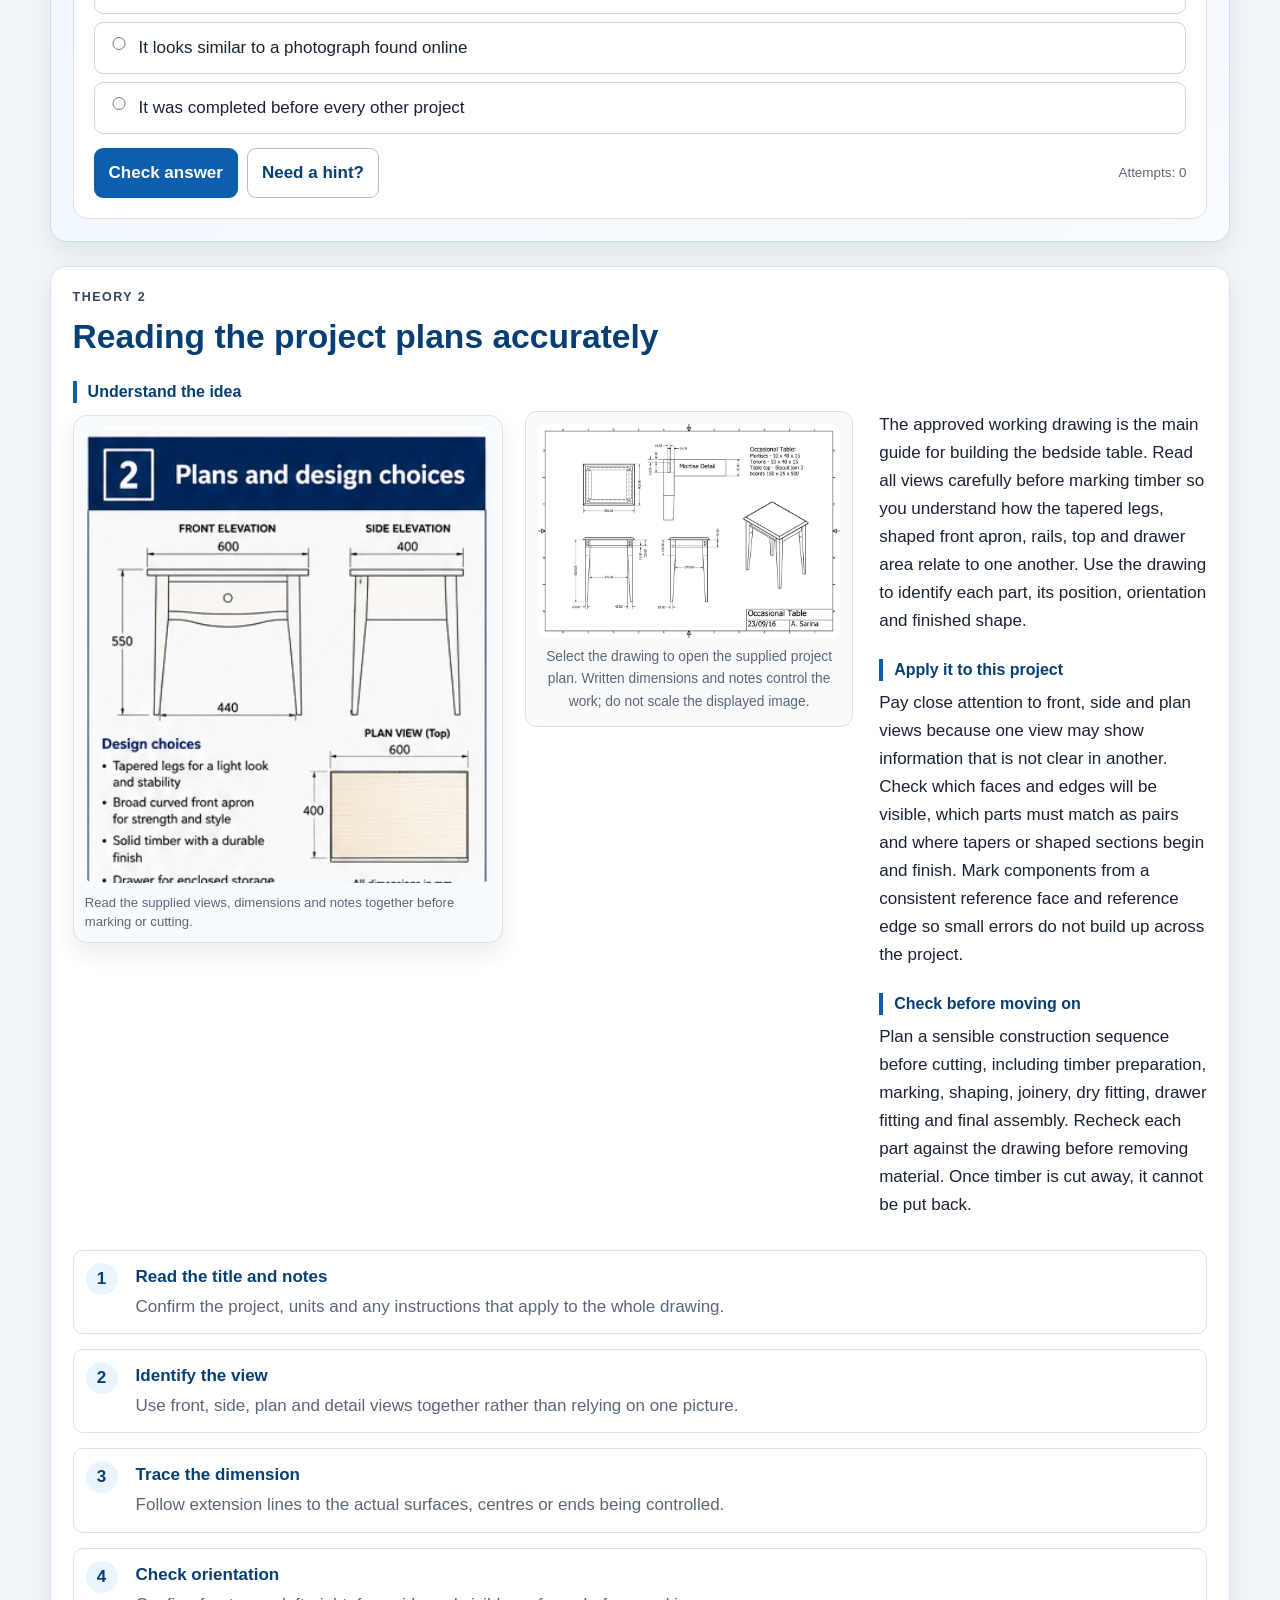
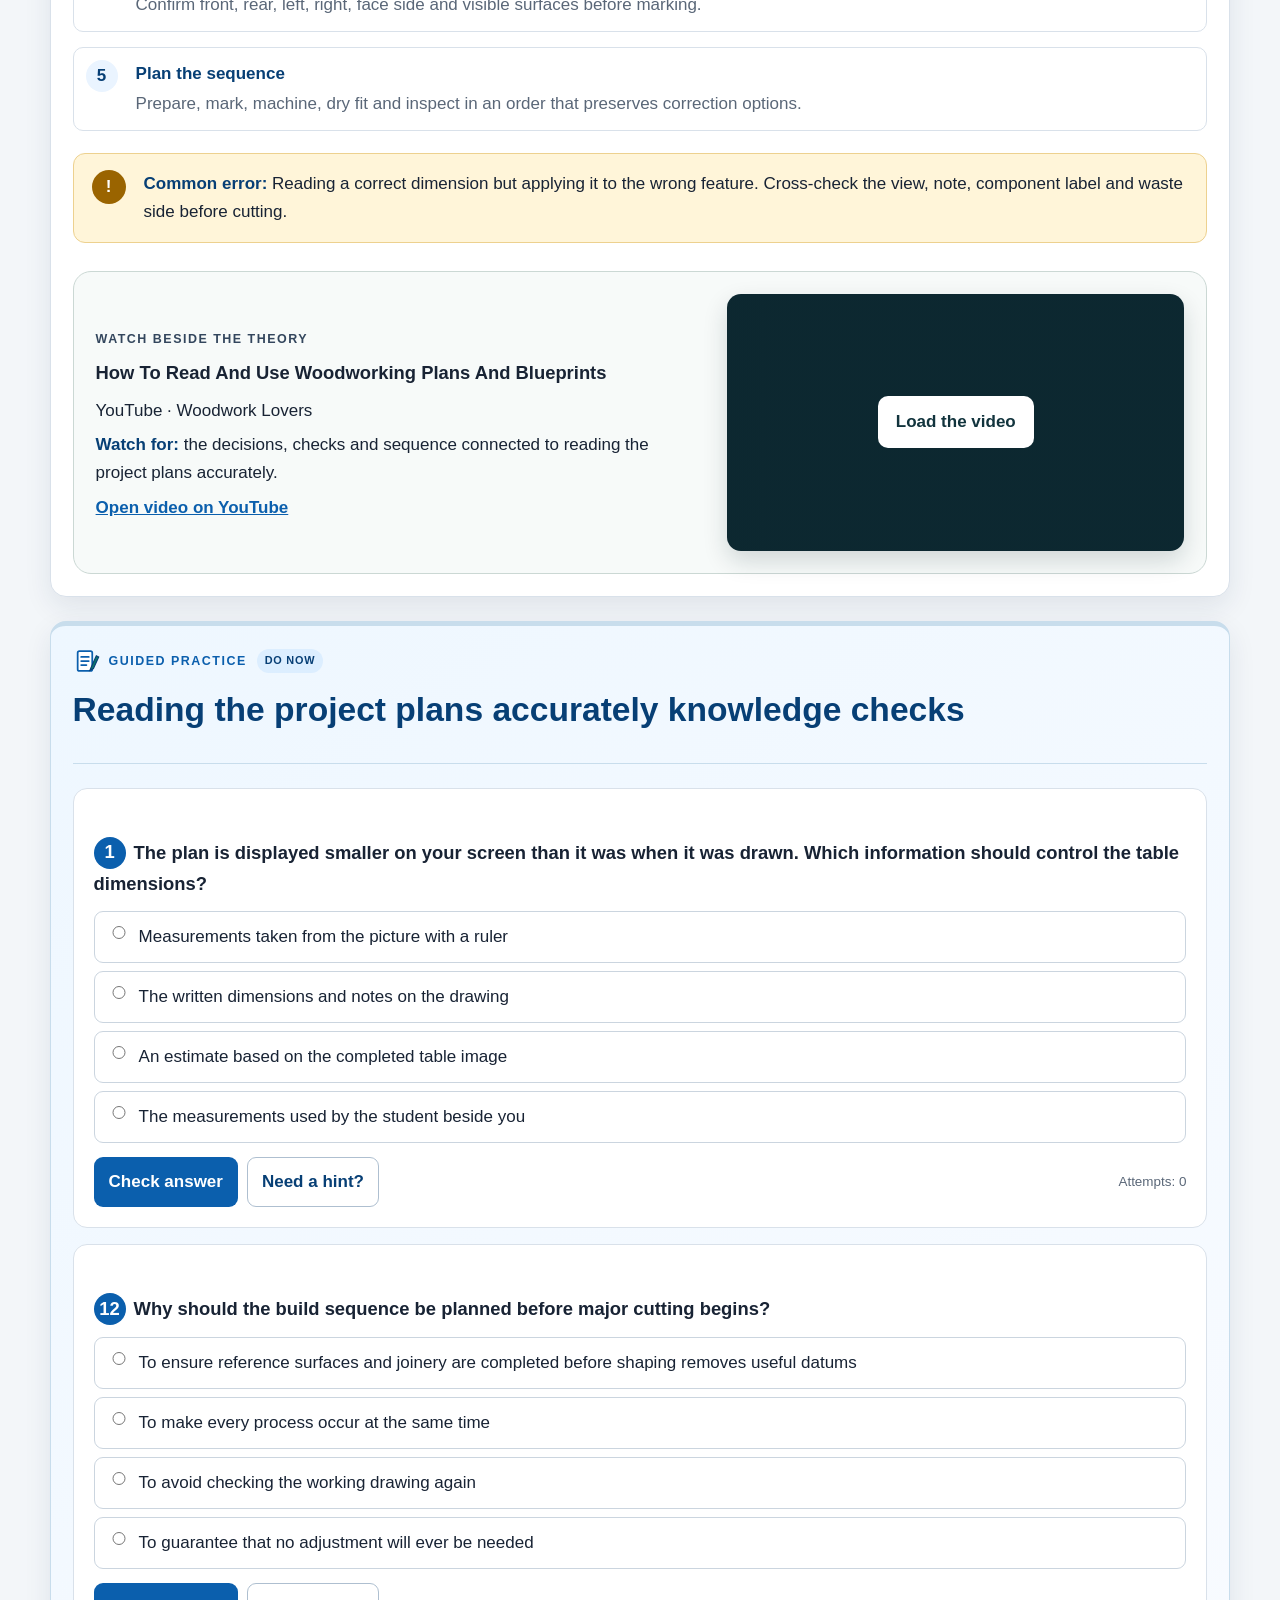
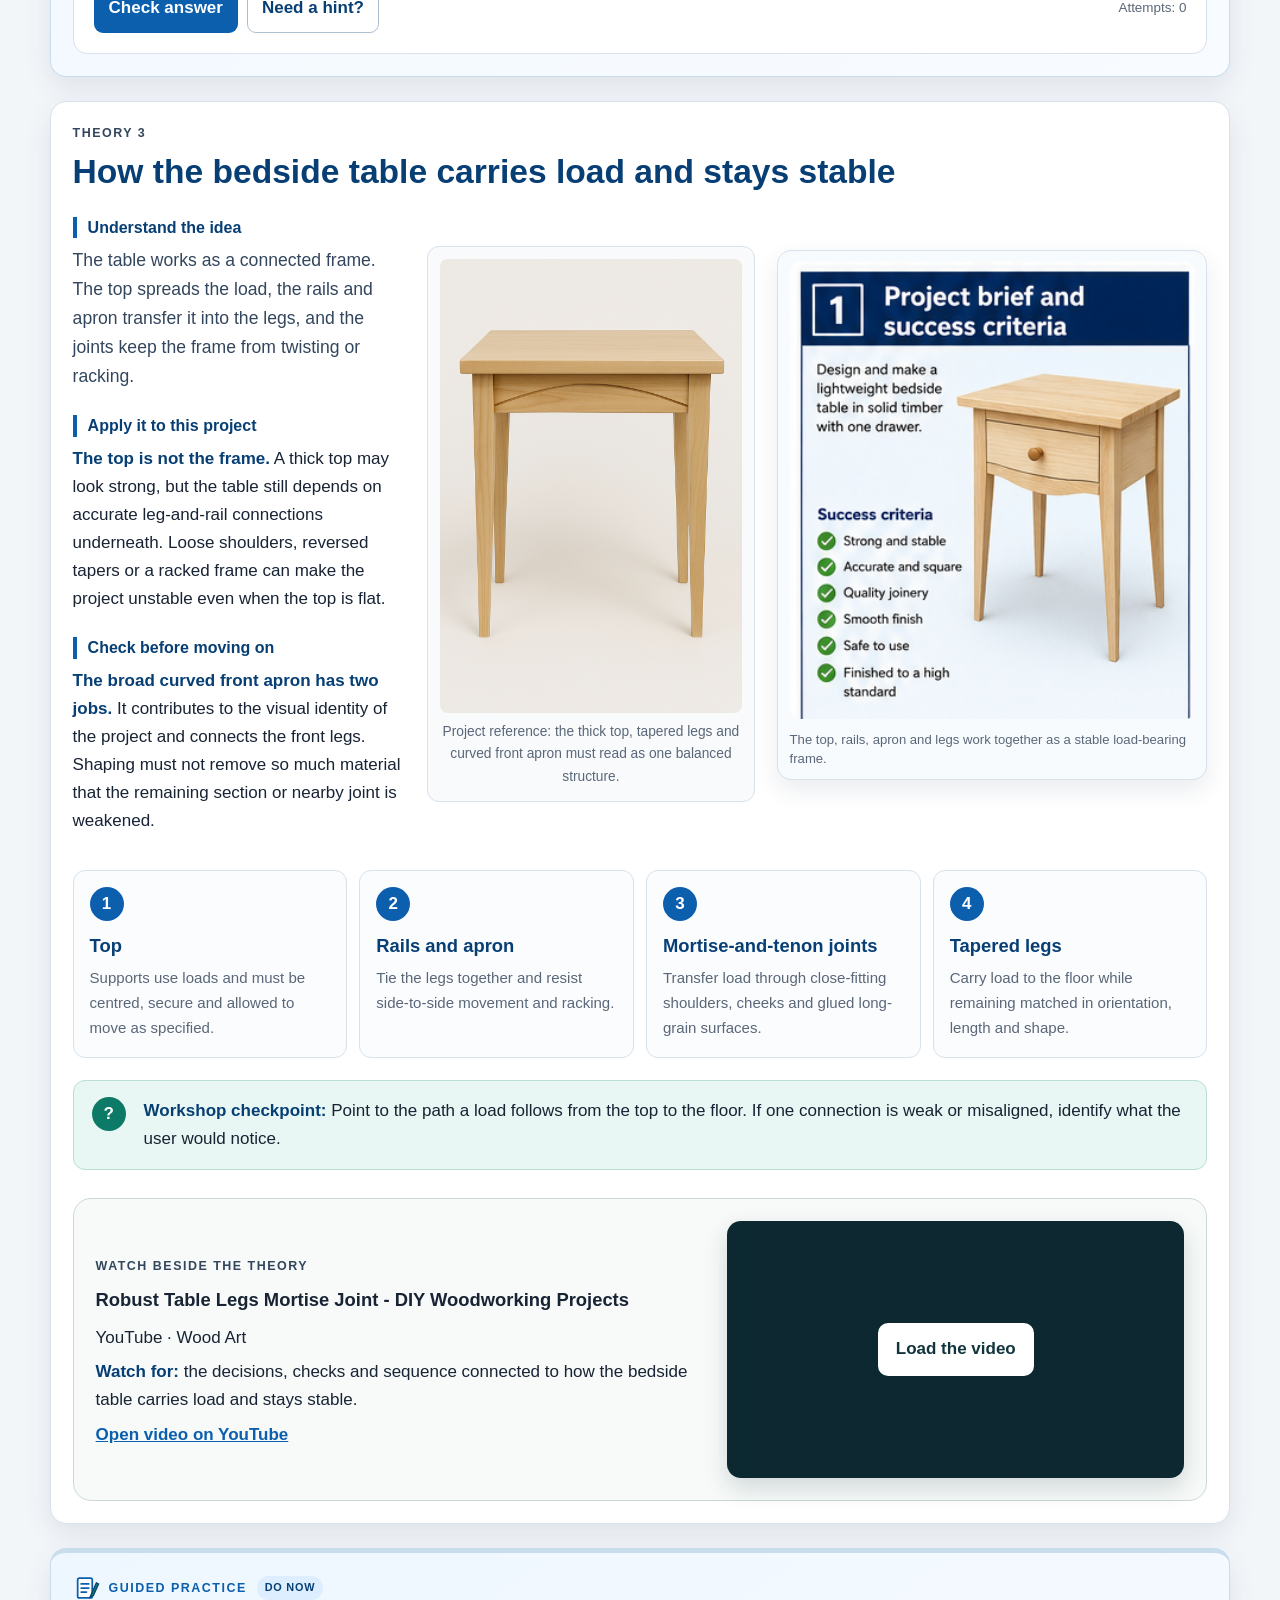
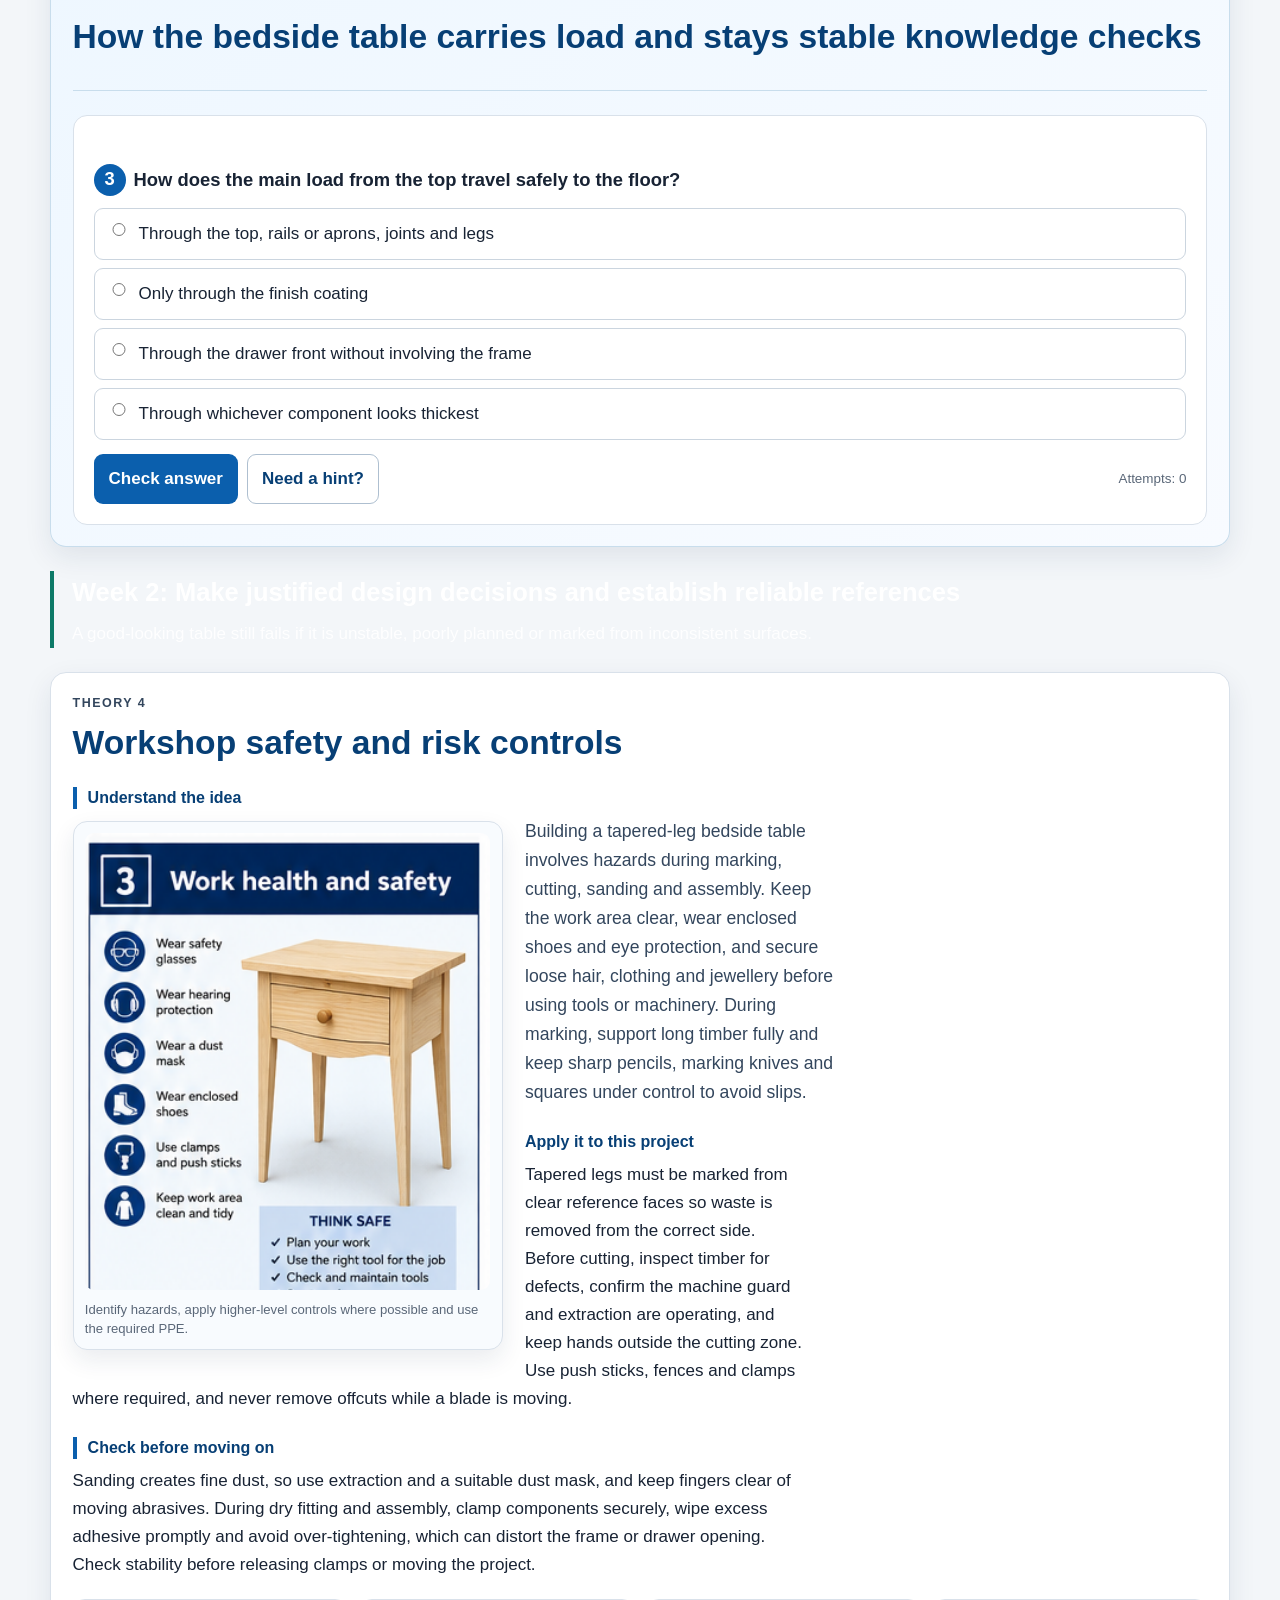
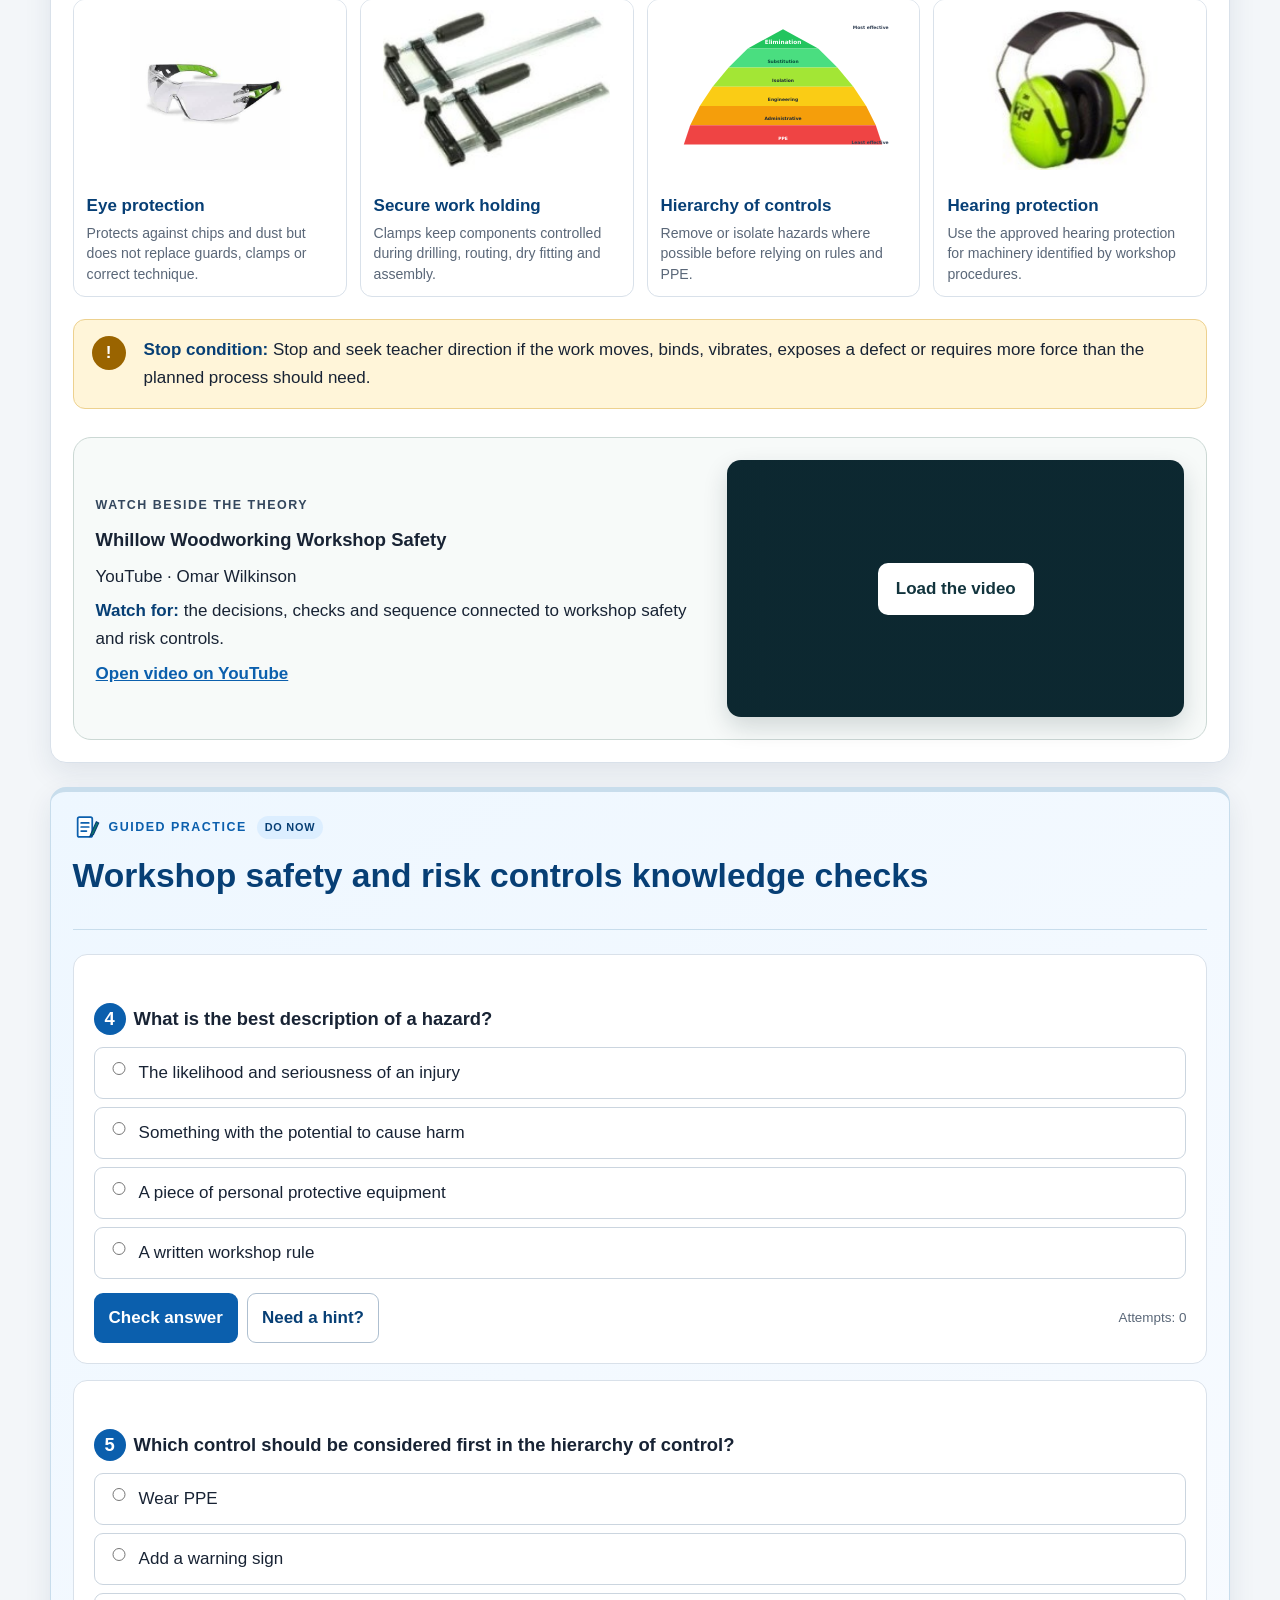
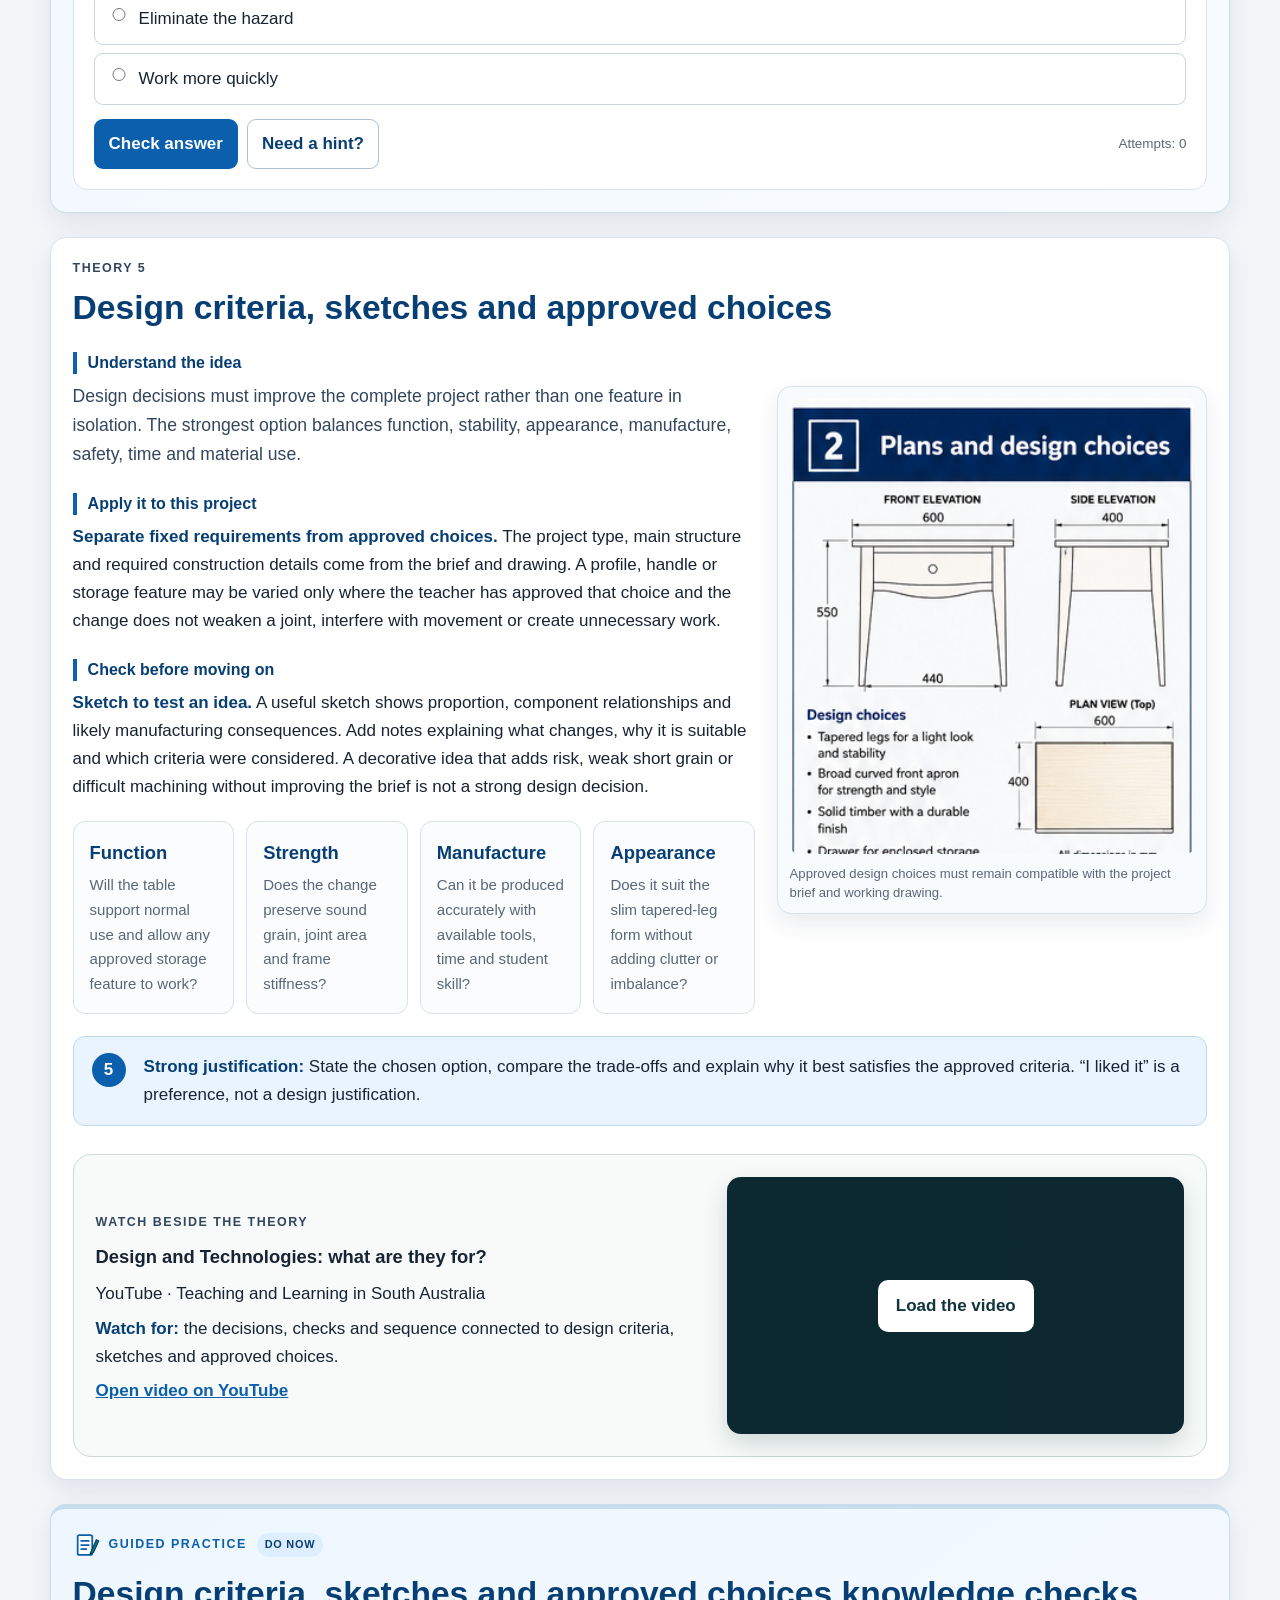
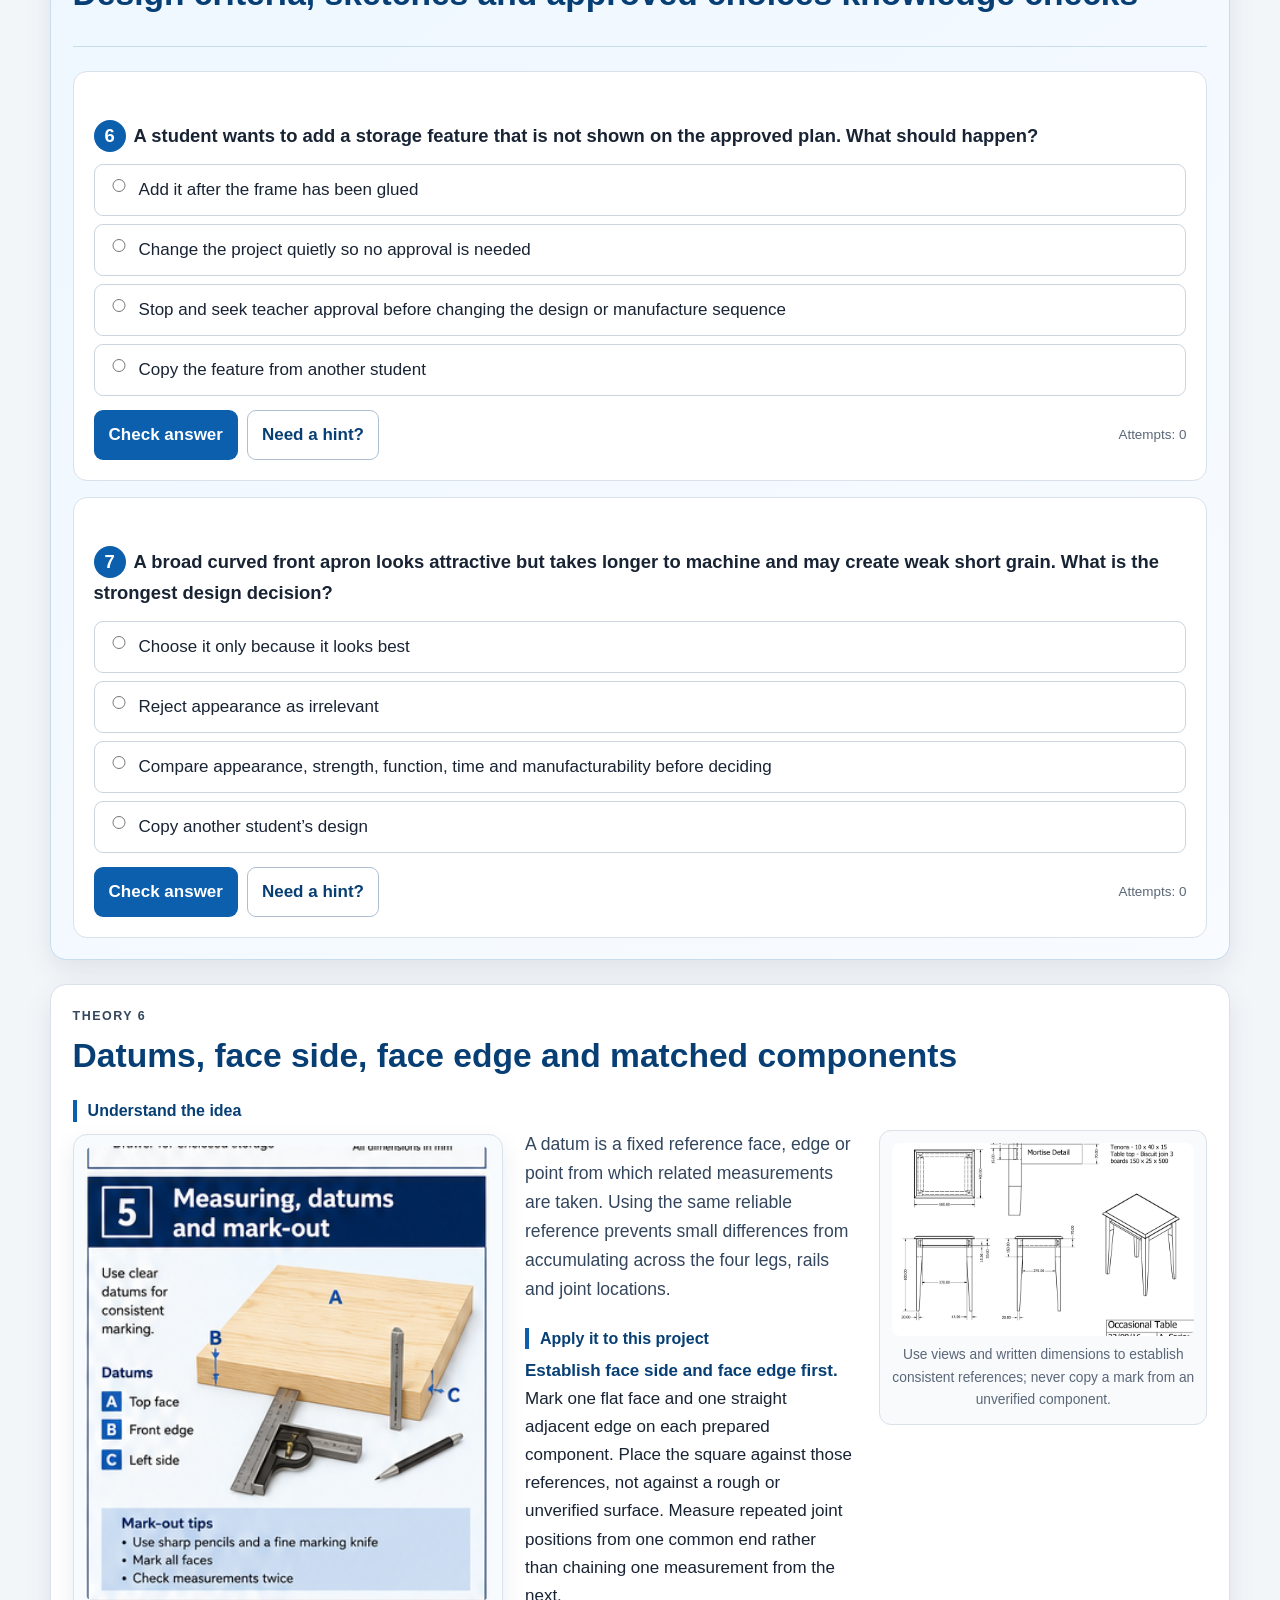
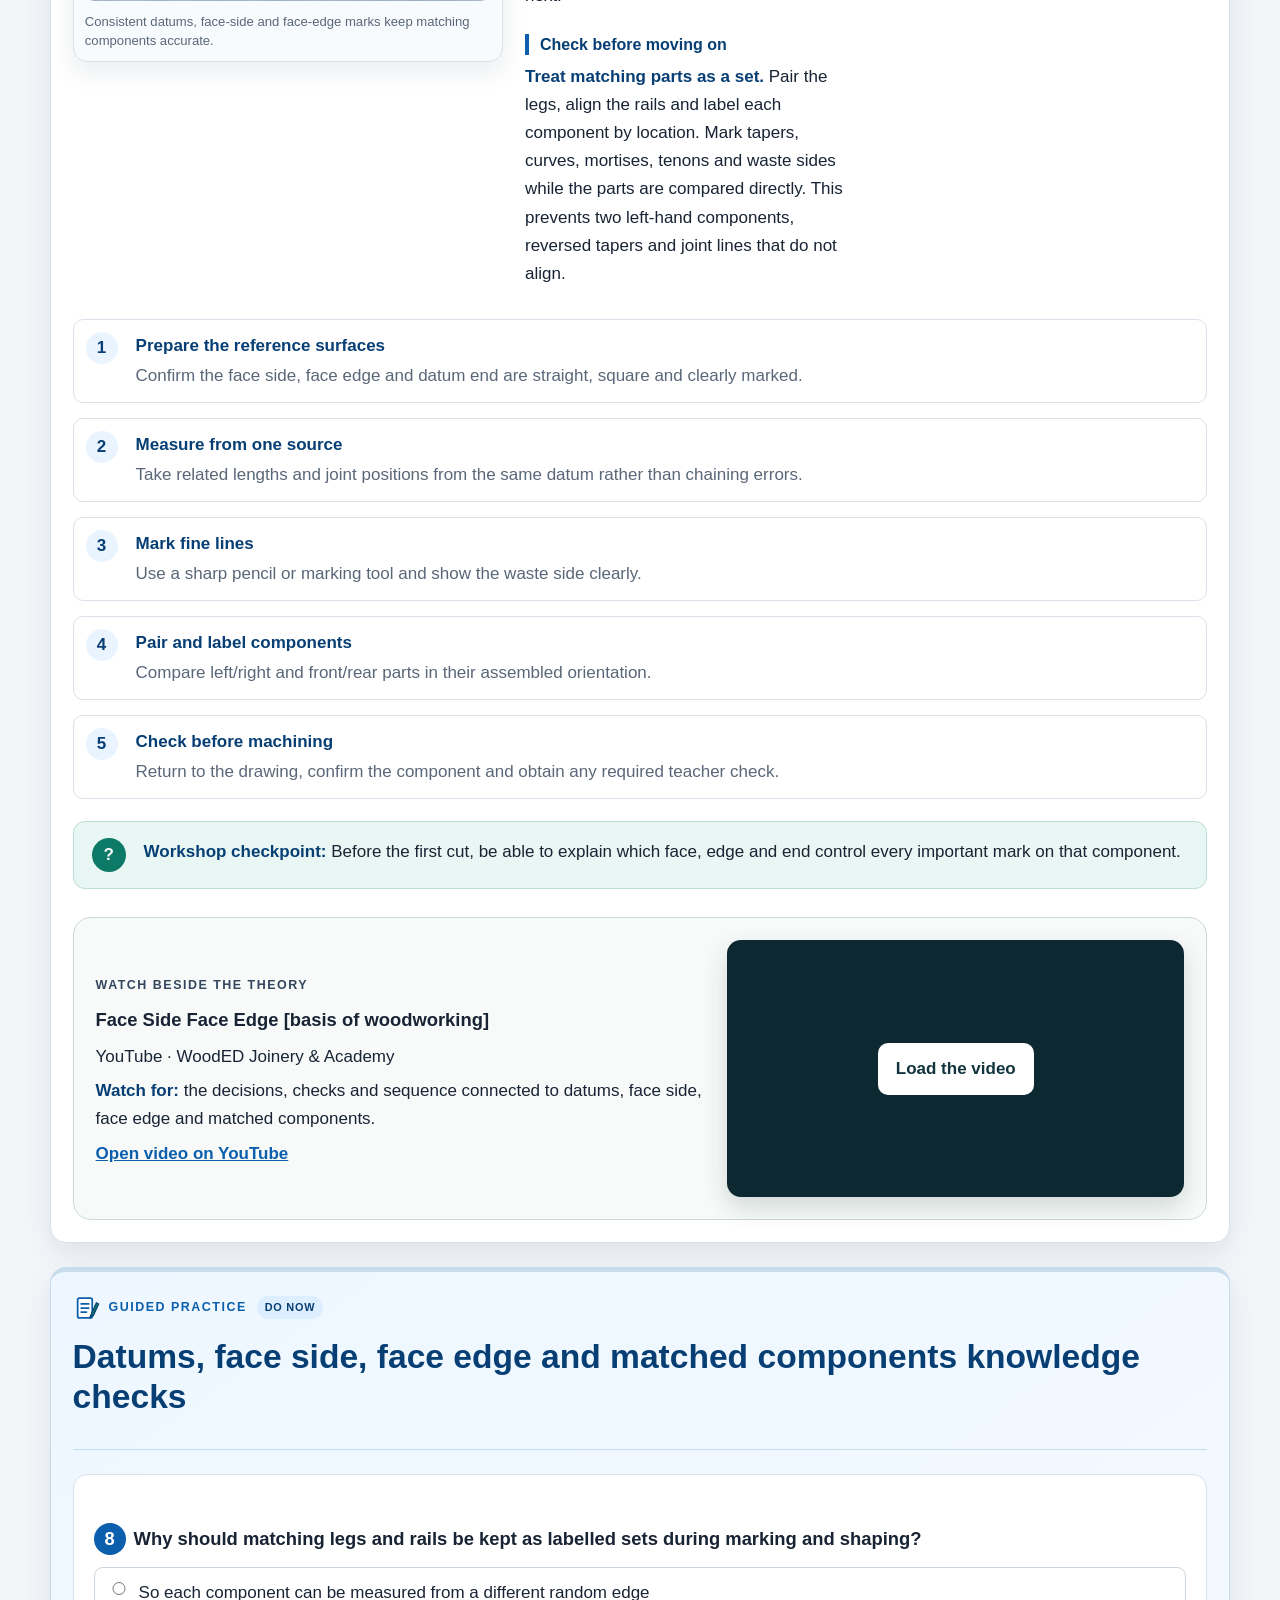
==== commit 883383c0: "Remove staff reference codes" ====
--- a/weeks1-2/index.html
+++ b/weeks1-2/index.html
@@ -9,8 +9,7 @@
   <link rel="stylesheet" href="../styles/timber-module-alignment.css?v=1">
 <link rel="stylesheet" href="../styles/timber-learning-package.css?v=1">
   <link rel="stylesheet" href="../mirror-module-flow.css?v=2">
-  <link rel="stylesheet" href="../section-reference.css">
-</head>
+  </head>
 <body>
 <a class="skip-link" href="#main-content">Skip to lesson</a>
 <div class="course-bar screen-only">
@@ -108,6 +107,5 @@
 <script src="../scripts/timber-learning-package.js?v=1"></script>
 <script src="../mirror-module-flow.js?v=2"></script>
   <script src="../vendor/html2canvas.min.js"></script>
-  <script src="../section-reference.js" data-site-code="BEDSIDE"></script>
-</body>
+  </body>
 </html>
